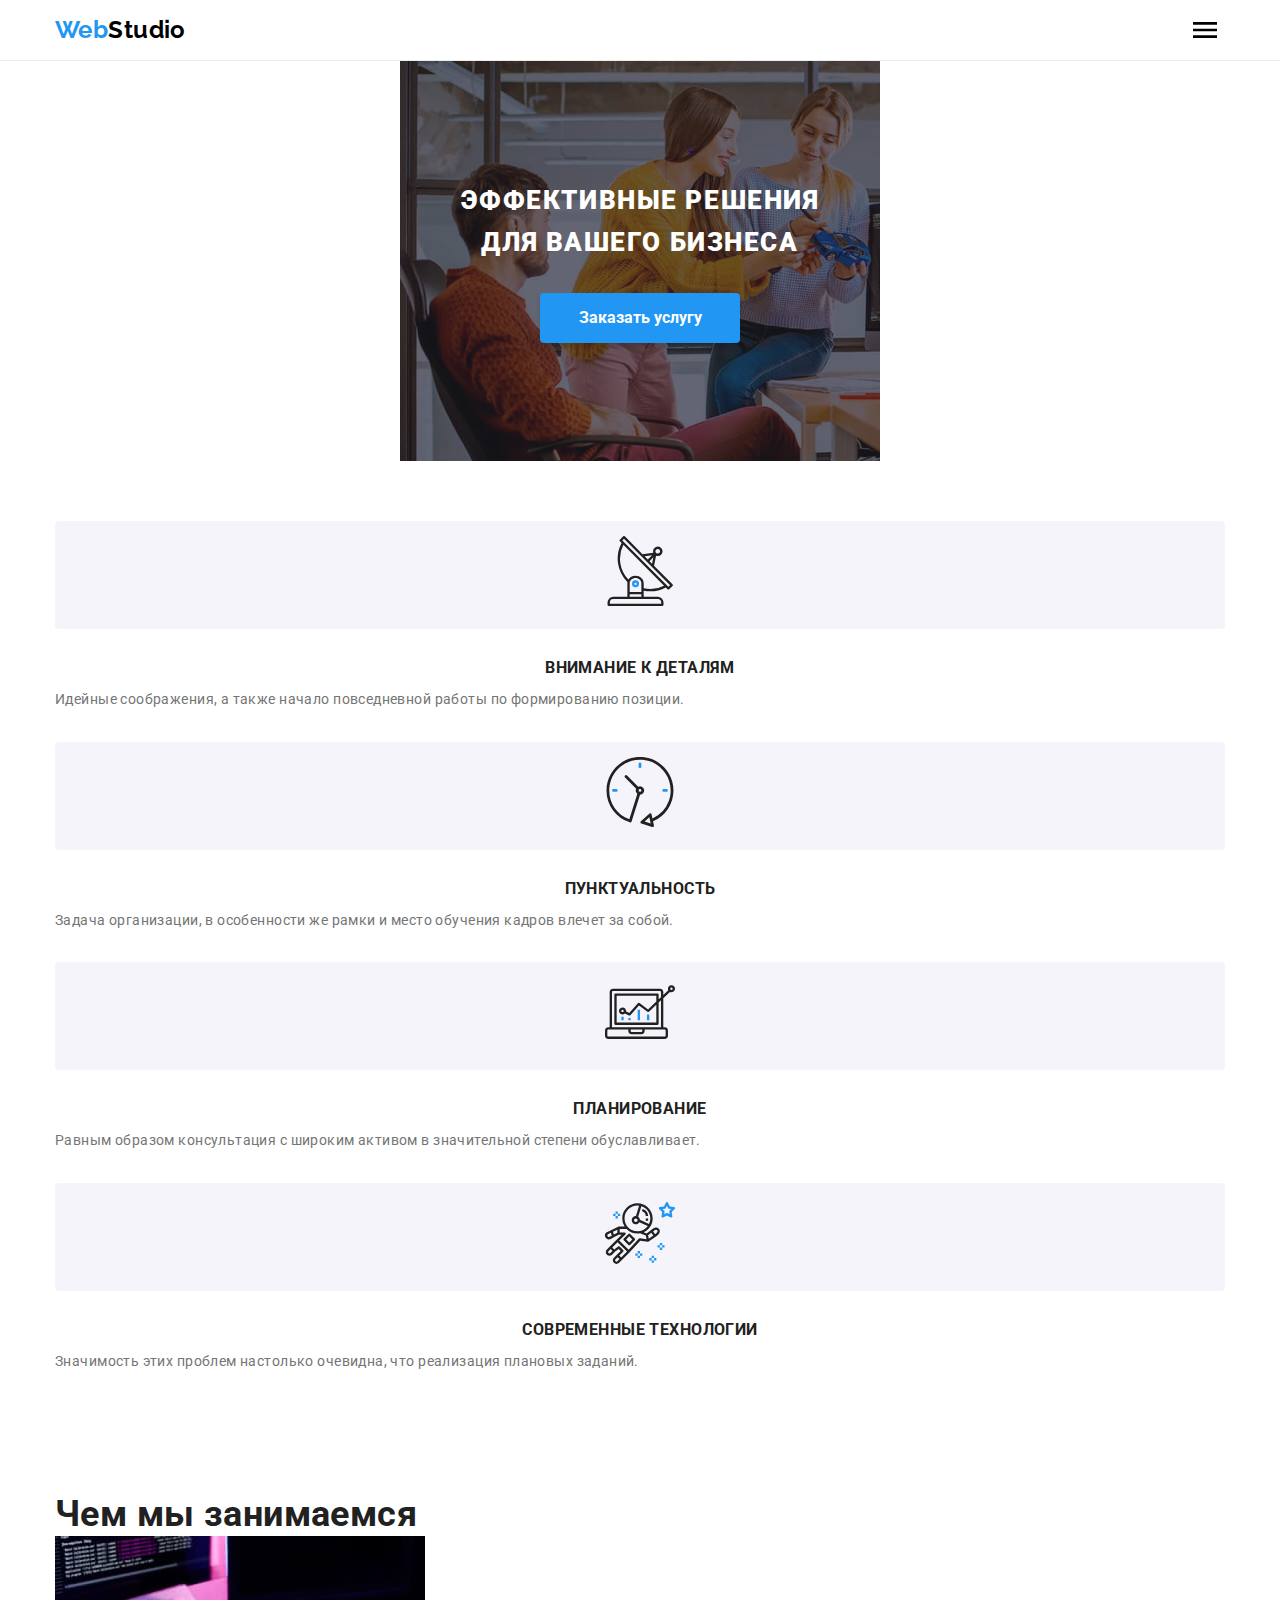
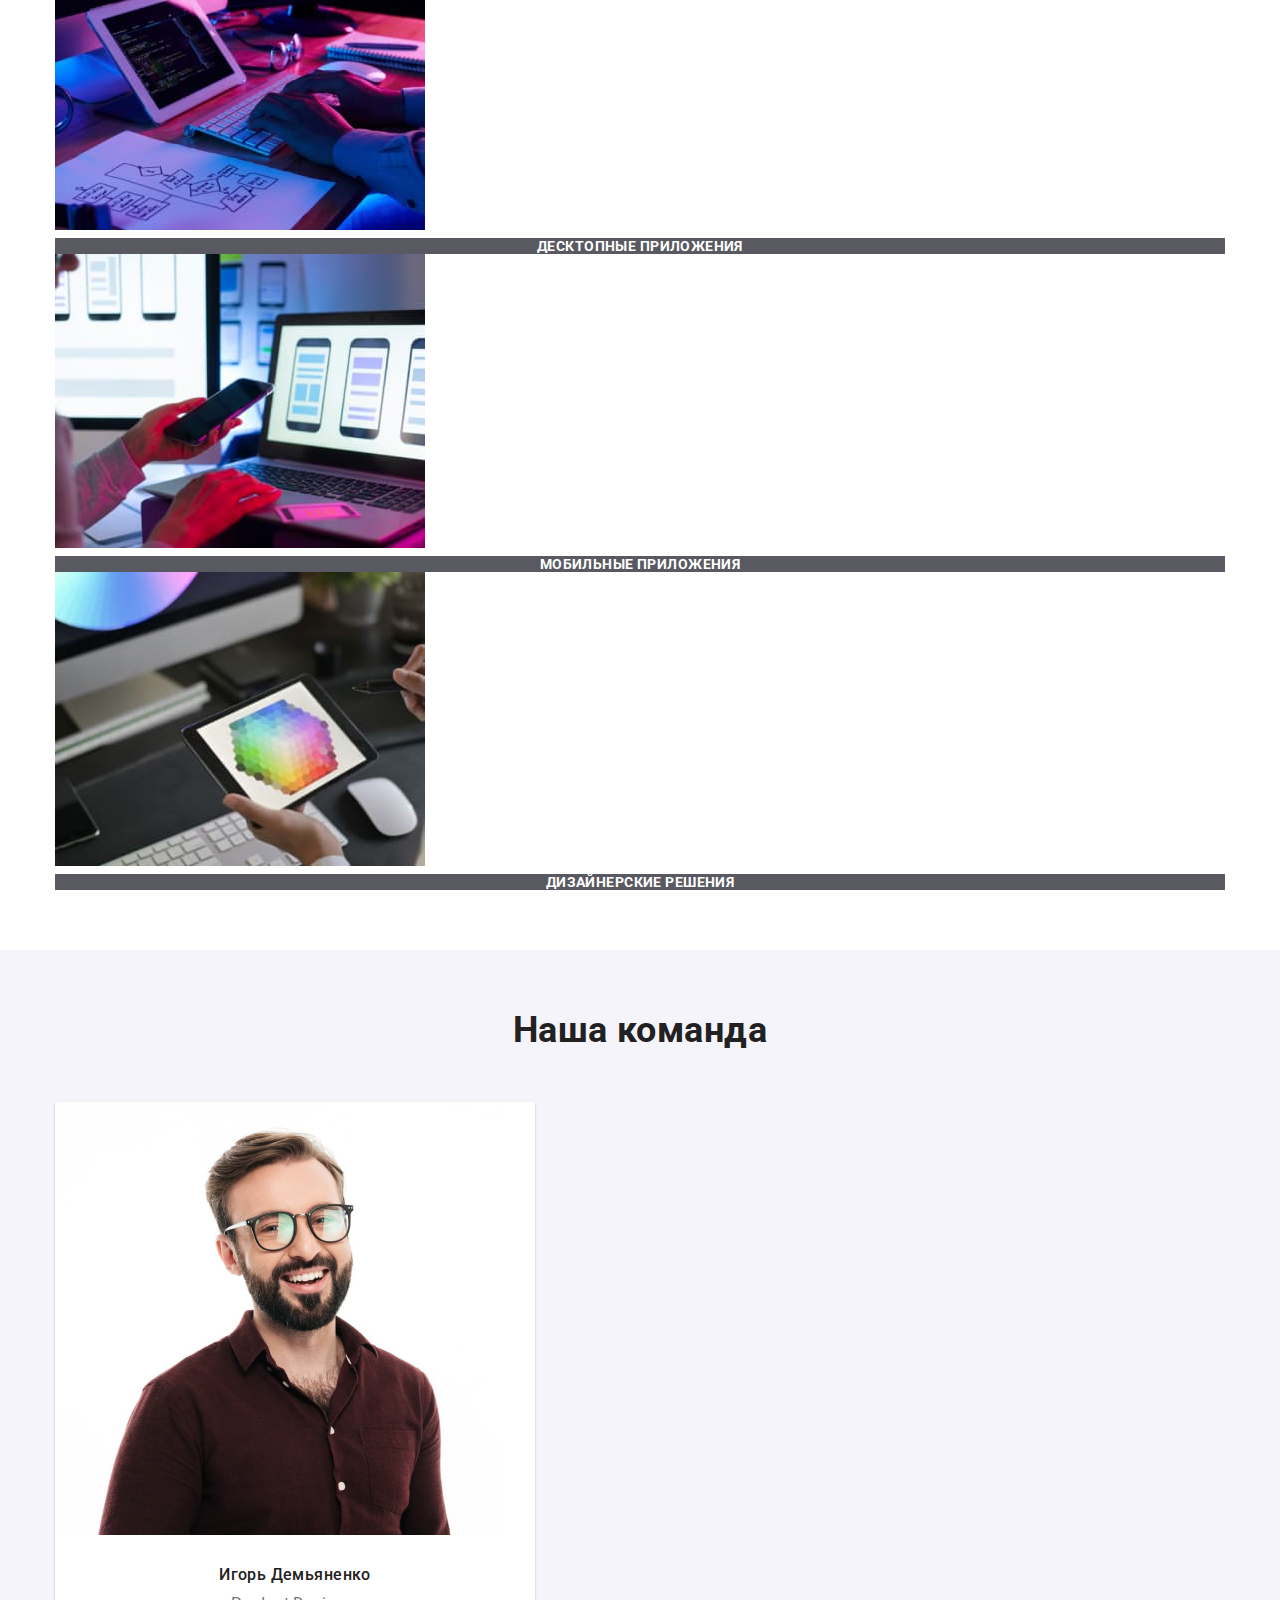
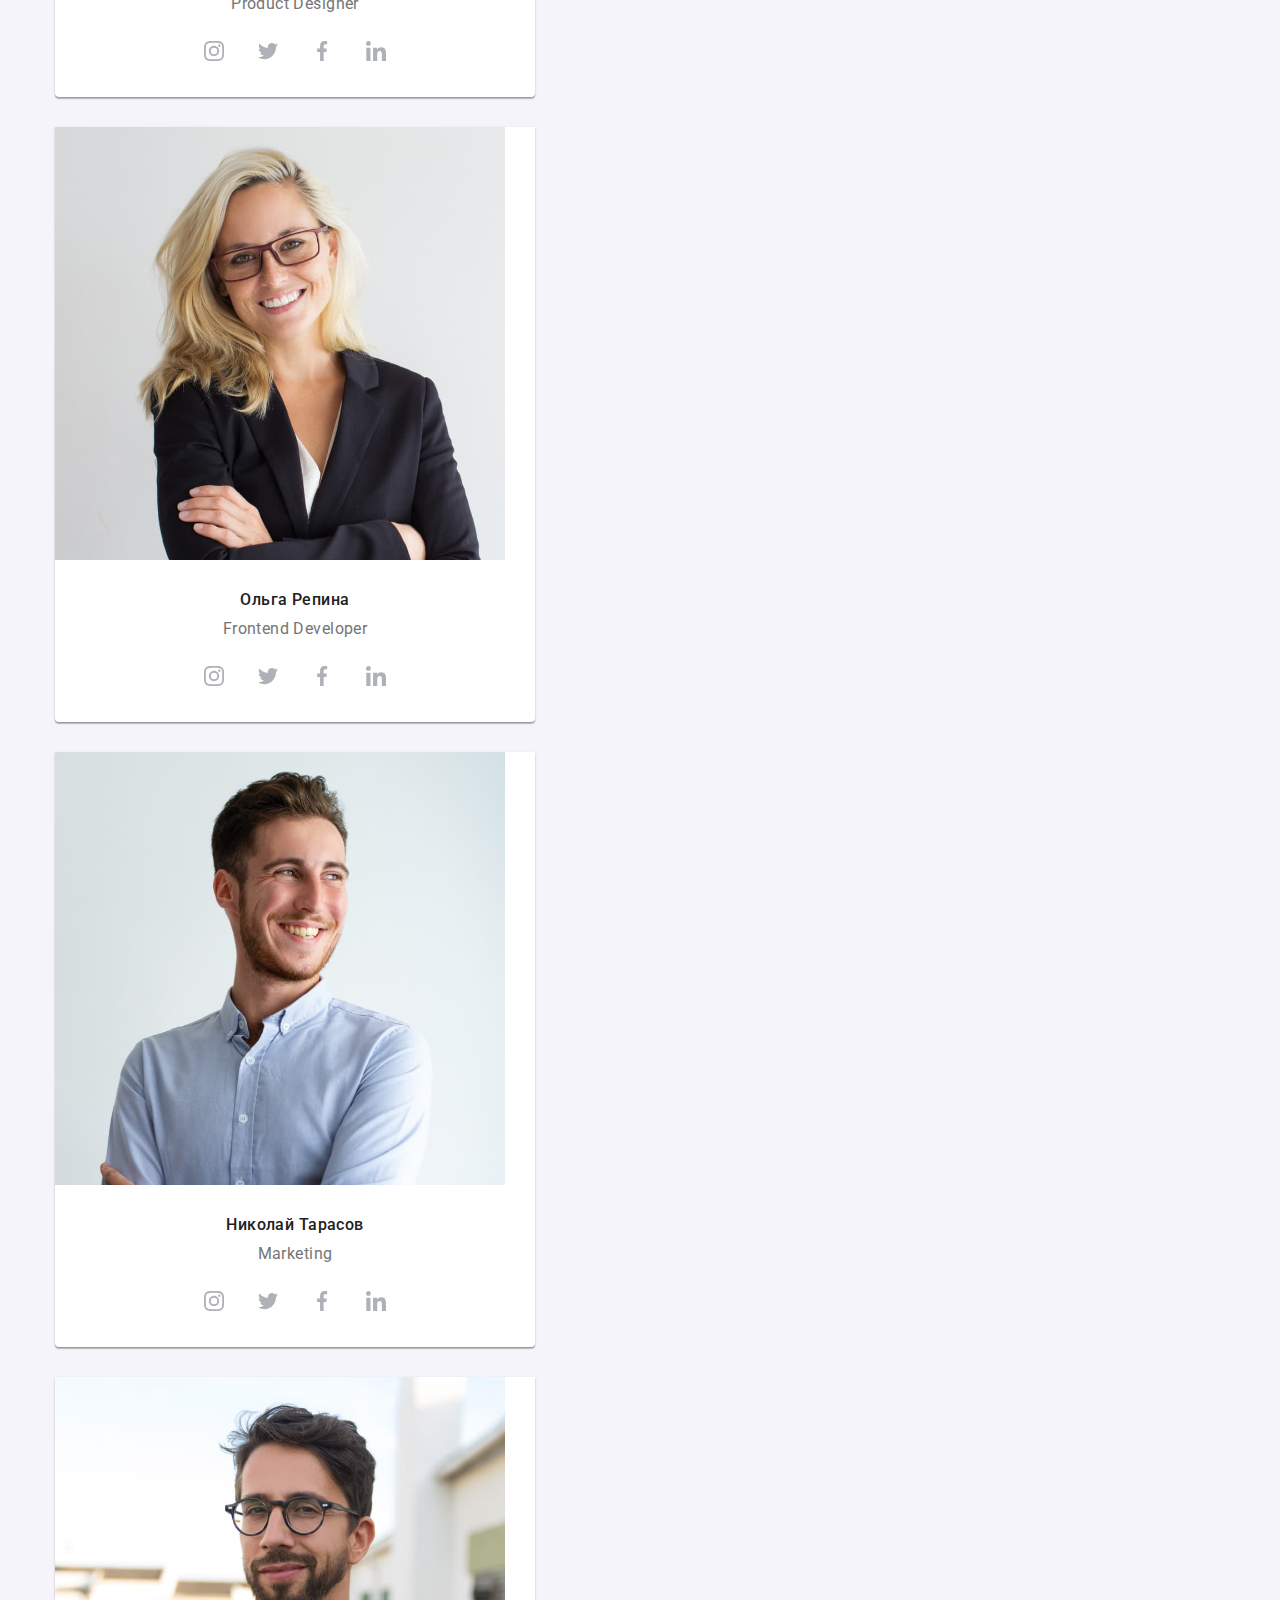
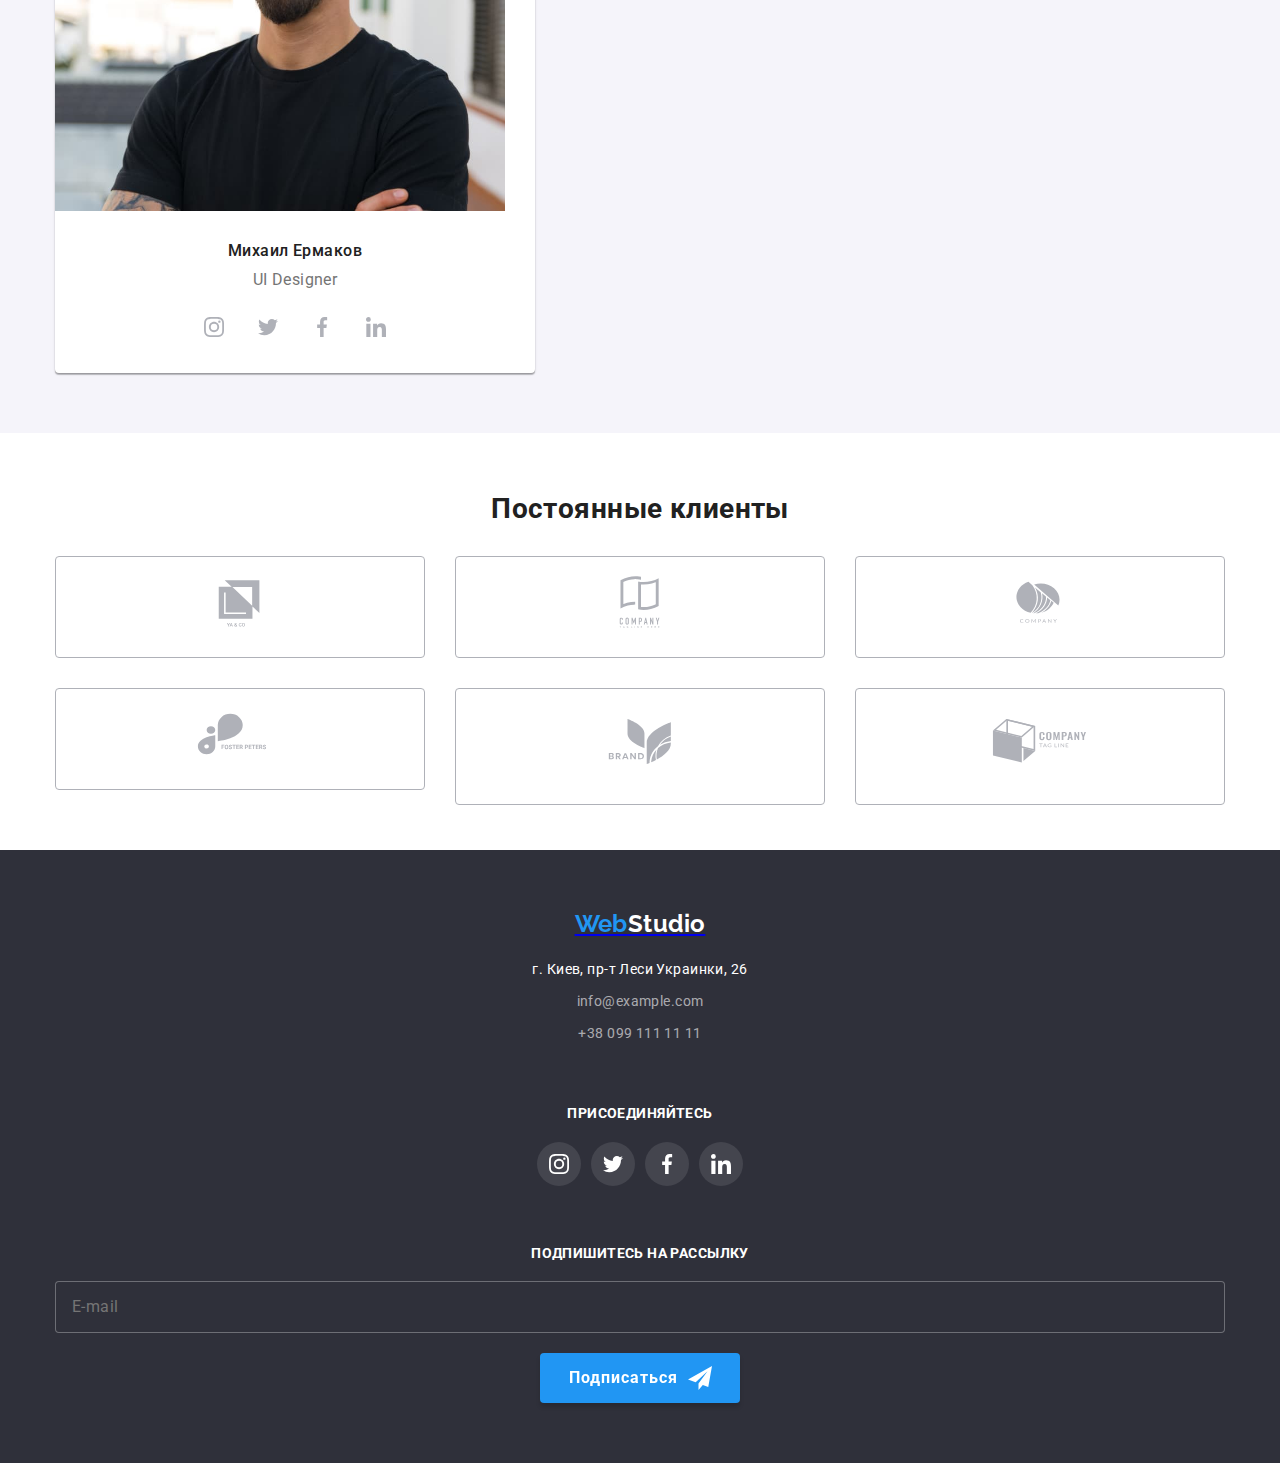
==== index.html @ 60b6d59b "start adaptive" ====
<!DOCTYPE html>
<html lang="en">
<head>
    <meta charset="UTF-8">
    <meta http-equiv="X-UA-Compatible" content="IE=edge">
    <meta name="viewport" content="width=device-width, initial-scale=1.0">
    <title>Studio</title>
    <link rel="stylesheet" href="./css/main.min.css">
</head>
<body class="page">
    <header class="header">
        <div class="container">
            <nav class="nav">
                <a class="logo link" href="#">
                    <span class="logo__basic-color">Web</span><span class="logo__color-basic-studio">Studio</span></a>
                <button type="button" class="menu-button"
                        aria-controls="menu-container"
                        aria-expanded="false" 
                        data-menu-button>
                    <svg width="40" height="40" aria-label="Переключатель мобильного меню">
                        <use href="./images/icons.svg#icon-cross" class="icon-cross"></use>
                        <use href="./images/icons.svg#icon-menu" class="icon-menu"></use>
                    </svg>
                </button>
                <div class="menu-container" id="menu-container" data-menu></div>
            </nav>
            
                <nav class="nav-header">
                    <ul class="nav-header__list list">
                        <li class="nav-header__item ">
                            <a class="link nav-header__link nav-header__link--active" href="./index.html">Студия</a>
                        </li>
                        <li class="nav-header__item">
                            <a class="nav-header__link link" href="./portfolio.html">Портфолио</a>
                        </li>
                        <li class="nav-header__item">
                            <a class="nav-header__link link" href="#">Контакты</a>
                        </li>
                    </ul>
                </nav>
            <div class="container-contacts">
                <ul class="connection-list list">
                    <li class="connection-list__item">
                        <a class="connection-list__link link" href="mailto:info@devstudio.com">
                            <svg width="16" height="12" class="connection-list__icon-mail">
                        <use href="./images/icons.svg#icon-envelope"></use>
                    </svg>info@devstudio.com</a>
                    </li>
                    <li class="connection-list__item"> 
                        <a class="connection-list__link link" href="tel:+380961111111">
                            <svg width="10" height="16" class="connection-list__icon-phone">
                        <use href="./images/icons.svg#icon-smartphone"></use>
                        </svg>+38 096 111 11 11</a>
                    </li>
                </ul>
            </div>
        </div>
    </header>
    <main>
        <div class="container hero-container">
            <h1 class="hero-container__title">Эффективные решения<br>для вашего бизнеса</h1>
            <button class="hero-container__button" type="button" data-modal-open>Заказать услугу</button>
            <div class="backdrop backdrop--is-hidden" data-modal>
                <div class="modal">
                    <button class="modal__close" data-modal-close>
                        <svg class="modal__icon" width="11" height="11">
                            <use href="./images/icons.svg#icon-close-black"></use>
                        </svg>
                    </button>
                    <p class="modal__title">Оставьте свои данные, мы вам перезвоним</p>
                    <div class="modal-container">
                        <label class="modal-container__field"> Имя
                        <input class="modal-container__form" type="text" name="name">
                         <svg class="modal-container__icon" width="18" height="18">
                            <use href="./images/icons.svg#icon-person-black"></use>
                        </svg>
                    </label>
                    </div>
                    <div class="modal-container">
                        <label class="modal-container__field">Телефон
                        <input class="modal-container__form" type="tel" name="tel">
                        <svg class="modal-container__icon" width="18" height="18">
                            <use href="./images/icons.svg#icon-phone-black"></use>
                        </svg>
                    </label>
                    </div>
                    <div class="modal-container">
                        <label class="modal-container__field">Почта
                        <input class="modal-container__form" type="email" name="mail">
                        <svg class="modal-container__icon" width="18" height="18">
                            <use href="./images/icons.svg#icon-email-black"></use>
                        </svg>
                    </label>
                    </div>
                    <div class="modal-container">
                        <label class="modal-container__field">Комментарии
                        <textarea class="modal-container__comments" name="comments" placeholder="Введите текст"></textarea>
                    </label>
                    </div>
                    <div class="modal-container">
                    <label class="modal-container__field modal-container__checkbox">
                        <input class="modal-container__field--check visually-hidden" type="checkbox" name="checkbox">Соглашаюсь с рассылкой и принимаю<a href="#" class="modal-container__form-link"> Условия договора</a>
                        <span class="modal-container__checkbox-icon"></span>
                    </label>
                    </div>
                    <label>
                        <button class="modal-submit" type="submit">Отправить</button>
                    </label>
                </div> 
            </div>
        </div>
          <section class="section">
            <div class="container">
                <h2 hidden>Заголовок</h2>
                <ul class="instruments list">
                    <li class="instruments__item">
                        <div class="icon-container">
                            <svg width="70" height="70" class="instruments__icon">
                                <use href="./images/icons.svg#icon-antenna"></use>
                            </svg>
                        </div>
                        <h3 class="instruments__title">Внимание к деталям</h3>
                        <p class="instruments__text">Идейные соображения, а также начало повседневной работы по формированию
                            позиции.</p>
                    </li>
                    <li class="instruments__item instruments-list">
                        <div class="icon-container">
                            <svg width="70" height="70" class="instruments__icon">
                                <use href="./images/icons.svg#icon-clock"></use>
                            </svg>
                        </div>
                        <h3 class="instruments__title">Пунктуальность</h3>
                        <p class="instruments__text">Задача организации, в особенности же рамки и место обучения кадров влечет за
                            собой.</p>
                    </li>
                    <li class="instruments__item instruments-list">
                        <div class="icon-container">
                            <svg width="70" height="70" class="instruments__icon">
                                <use href="./images/icons.svg#icon-diagram"></use>
                            </svg>
                        </div>
                        <h3 class="instruments__title">Планирование</h3>
                        <p class="instruments__text">Равным образом консультация с широким активом в значительной степени
                            обуславливает.</p>
                    </li>
                    <li class="instruments__item instruments-list">
                        <div class="icon-container">
                            <svg width="70" height="70" class="instruments__icon">
                                <use href="./images/icons.svg#icon-astronaut"></use>
                            </svg>
                        </div>
                        <h3 class="instruments__title">Современные технологии</h3>
                        <p class="instruments__text">Значимость этих проблем настолько очевидна, что реализация плановых заданий.
                        </p>
                    </li>
                </ul>
            </div>
        </section> 
        <section class="section-work section">
            <div class="container">
                <h2 class="work__title">Чем мы занимаемся</h2>
                <ul class="work__list list">
                    <li class="work__item">
                        <div class="work__thumb">
                            <img class="work__list-img" src="./images/img1.jpg" alt="пишем код" width="370">
                            <h3 class="work__title-thumb">Десктопные приложения</h3>
                        </div>
                    </li>
                    <li class="work__item">
                        <div class="work__thumb">
                        <img class="work__list-img" src="./images/img2.jpg" alt="разрабатываем мобильные приложения" width="370">
                        <h3 class="work__title-thumb">Мобильные приложения</h3>
                        </div>
                    </li>
                    <li class="work__item">
                        <div class="work__thumb">
                        <img class="work__list-img" src="./images/img3.jpg" alt="делаем оформление сайтов и мобильных приложений" width="370">
                        <h3 class="work__title-thumb">Дизайнерские решения</h3>
                        </div>
                    </li>
                </ul>
            </div>
        </section>
         <section class="section-team section">
            <div class="container">
                <h2 class="section-team__title">Наша команда</h2>
                <ul class="team list">
                    <li class="team__item">
                        <img class="team__foto" src="./images/igor.jpg" alt="Игорь Демьяненко" width="270">
                        <h3 class="team__name">Игорь Демьяненко</h3>
                        <p class="team__profession">Product Designer</p>
                        <ul class="social-team list">
                           <li class="social-team__item">
                                <a href="#" class="social-team__link link" aria-label="Instagram">
                                    <svg class="social-team__icon" width="20" height="20"> 
                                        <use href="images/icons.svg#icon-instagram"></use>
                                    </svg>
                                </a>
                            </li>
                           <li class="social-team__item">
                                <a href="#" class="social-team__link link" aria-label="Twitter">
                                    <svg class="social-team__icon" width="20" height="20">
                                        <use href="images/icons.svg#icon-twitter"></use>
                                    </svg>
                            </a>
                            </li>
                           <li class="social-team__item">
                                <a href="#" class="social-team__link link" aria-label="Facebook">
                                    <svg class="social-team__icon" width="20" height="20">
                                        <use href="images/icons.svg#icon-facebook"></use>
                                    </svg>
                                </a>
                            </li>
                           <li class="social-team__item">
                                <a href="#" class="social-team__link link" aria-label="Linkedin">
                                    <svg class="social-team__icon" width="20" height="20">
                                        <use href="images/icons.svg#icon-linkedin"></use>
                                    </svg>
                                </a>
                            </li>
                       </ul>       
                    </li>
                    <li class="team__item">
                        <img class="team__foto" src="./images/olga.jpg" alt="Ольга Репина" width="270">
                        <h3 class="team__name">Ольга Репина</h3>
                        <p class="team__profession">Frontend Developer</p>
                        <ul class="social-team list">
                           <li class="social-team__item">
                                <a href="#" class="social-team__link link" aria-label="Instagram">
                                    <svg class="social-team__icon" width="20" height="20"> 
                                        <use href="images/icons.svg#icon-instagram"></use>
                                    </svg>
                                </a>
                            </li>
                           <li class="social-team__item">
                                <a href="#" class="social-team__link link" aria-label="Twitter">
                                    <svg class="social-team__icon" width="20" height="20">
                                        <use href="images/icons.svg#icon-twitter"></use>
                                    </svg>
                                </a>
                            </li>
                           <li class="social-team__item">
                                <a href="#" class="social-team__link link" aria-label="Facebook">
                                    <svg class="social-team__icon" width="20" height="20">
                                        <use href="images/icons.svg#icon-facebook"></use>
                                    </svg>
                                </a>
                            </li>
                           <li class="social-team__item">
                                <a href="#" class="social-team__link link" aria-label="Linkedin">
                                    <svg class="social-team__icon" width="20" height="20">
                                        <use href="images/icons.svg#icon-linkedin"></use>
                                    </svg>
                                </a>
                            </li>
                       </ul>
                    </li>
                    <li class="team__item">
                        <img class="team__foto" src="./images/nikolay.jpg" alt="Николай Тарасов" width="270">
                        <h3 class="team__name">Николай Тарасов</h3>
                        <p class="team__profession">Marketing</p>
                        <ul class="social-team list">
                           <li class="social-team__item">
                                <a href="#" class="social-team__link link" aria-label="Instagram">
                                    <svg class="social-team__icon" width="20" height="20"> 
                                        <use href="images/icons.svg#icon-instagram"></use>
                                    </svg>
                                </a>
                            </li>
                           <li class="social-team__item">
                                <a href="#" class="social-team__link link" aria-label="Twitter">
                                    <svg class="social-team__icon" width="20" height="20">
                                        <use href="images/icons.svg#icon-twitter"></use>
                                    </svg>
                                </a>
                            </li>
                           <li class="social-team__item">
                                <a href="#" class="social-team__link link" aria-label="Facebook">
                                    <svg class="social-team__icon" width="20" height="20">
                                        <use href="images/icons.svg#icon-facebook"></use>
                                    </svg>
                                </a>
                            </li>
                           <li class="social-team__item">
                                <a href="#" class="social-team__link link" aria-label="Linkedin">
                                    <svg class="social-team__icon" width="20" height="20">
                                        <use href="images/icons.svg#icon-linkedin"></use>
                                    </svg>
                                </a>
                            </li>
                       </ul>
                    </li>
                    <li class="team__item">
                        <img class="team__foto" src="./images/misha.jpg" alt="Михаил Ермаков" width="270">
                        <h3 class="team__name">Михаил Ермаков</h3>
                        <p class="team__profession">UI Designer</p>
                        <ul class="social-team list">
                           <li class="social-team__item">
                                <a href="#" class="social-team__link link" aria-label="Instagram">
                                    <svg class="social-team__icon" width="20" height="20"> 
                                        <use href="images/icons.svg#icon-instagram"></use>
                                    </svg>
                                </a>
                            </li>
                           <li class="social-team__item">
                                <a href="#" class="social-team__link link" aria-label="Twitter">
                                    <svg class="social-team__icon" width="20" height="20">
                                        <use href="images/icons.svg#icon-twitter"></use>
                                    </svg>
                            </a>
                            </li>
                           <li class="social-team__item">
                                <a href="#" class="social-team__link link" aria-label="Facebook">
                                    <svg class="social-team__icon" width="20" height="20">
                                        <use href="images/icons.svg#icon-facebook"></use>
                                    </svg>
                                </a>
                            </li>
                           <li class="social-team__item">
                                <a href="#" class="social-team__link link" aria-label="Linkedin">
                                    <svg class="social-team__icon" width="20" height="20">
                                        <use href="images/icons.svg#icon-linkedin"></use>
                                    </svg>
                                </a>
                            </li>
                       </ul>
                    </li>
                </ul>
            </div>
        </section>
        <section class="section">
            <div class="container section__centered">
                <h2 class="section__title">Постоянные клиенты</h2>
                <ul class="customers-list list">
                    <li class="customers-list__item">
                        <a class="customers-list__link link" href="#">
                            <svg class="customers-list__icon" width ="106" height="60">
                            <use href="./images/icons.svg#icon-yaco"></use>
                        </svg>
                        </a>
                    </li>
                    <li class="customers-list__item">
                        <a class="customers-list__link link" href="#">
                            <svg class="customers-list__icon" width ="106" height="60">
                              <use href="./images/icons.svg#icon-companytagline"></use>
                        </svg>
                        </a>
                    </li>
                    <li class="customers-list__item">
                        <a class="customers-list__link link" href="#">
                            <svg class="customers-list__icon" width ="106" height="60">
                            <use href="./images/icons.svg#icon-company"></use>
                        </svg>
                        </a>
                    </li>
                    <li class="customers-list__item">
                        <a class="customers-list__link link" href="#">
                            <svg class="customers-list__icon" width ="106" height="60">
                             <use href="./images/icons.svg#icon-fosterpeters"></use>
                        </svg>
                        </a>
                    </li>
                    <li class="customers-list__item">
                        <a class="customers-list__link link" href="#">
                            <svg class="customers-list__icon" width ="106" height="60">
                                <use href="./images/icons.svg#icon-brand"></use>
                        </svg>
                        </a>
                    </li>
                    <li class="customers-list__item">
                        <a class="customers-list__link link" href="#">
                            <svg class="customers-list__icon" width ="106" height="60">
                             <use href="./images/icons.svg#icon-tag-line"></use>
                        </svg>
                        </a>
                    </li>
                </ul>
            </div>
        </section> 
    </main>
    <!-- Подвал-->
     <footer> 
        <section class="nav-footer section">
            <div class="container nav-footer__container"> 
                <div class="container-address">
                    <a class="logo logo--change-color" href="#"><span class="logo__basic-color">Web</span><span class="logo__color-basic-studio--inverse">Studio</span></a>
                    <address class="address">
                        <ul class="address-list list">
                            <li class="address-list__item">
                                <a class="address-list__contacts address-list__contacts--white-color link"
                                    href="https://www.google.com.ua/maps/place/%D0%B1%D1%83%D0%BB.+%D0%9B%D0%B5%D1%81%D0%B8+%D0%A3%D0%BA%D1%80%D0%B0%D0%B8%D0%BD%D0%BA%D0%B8,+26,+%D0%9A%D0%B8%D0%B5%D0%B2,+02000/@50.4235356,30.5338797,17z/data=!4m5!3m4!1s0x40d4cf0e033ecbe9:0x57a4dffefec77da0!8m2!3d50.4265807!4d30.5383859?hl=ru"><span class="street">г. Киев, пр-т Леси Украинки, 26</span></a>
                            </li>
                            <li class="address-list__item">
                                <a class="address-list__contacts link" href="mailto:info@example.com">info@example.com</a>
                            </li>
                            <li class="address-list__item">
                                <a class="address-list__contacts link" href="tel:380991111111">+38 099 111 11 11</a>
                            </li>
                        </ul>
                    </address>
                </div>
                <div class="invitation">
                    <h2 class="invitation__title">Присоединяйтесь</h2>
                    <ul class="social-list list">
                        <li class="social-list__item">
                            <a href="#" class="social-list__link link" aria-label="Instagram">
                                <svg width="20" height="20">
                                    <use href="./images/icons.svg#icon-instagram"></use>
                                </svg>
                            </a>
                        </li>
                        <li class="social-list__item">
                            <a href="#" class="social-list__link link" aria-label="Twitter">
                                <svg width="20" height="20">
                                    <use href="./images/icons.svg#icon-twitter"></use>
                                </svg>
                            </a>
                        </li>
                        <li class="social-list__item">
                            <a href="#" class="social-list__link link" aria-label="Facebook">
                                <svg width="20" height="20">
                                    <use href="./images/icons.svg#icon-facebook"></use>
                                </svg>
                        </a>
                        </li>
                            <li class="social-list__item">
                                <a href="#" class="social-list__link link" aria-label="Linkedin">
                                <svg width="20" height="20">
                                    <use href="./images/icons.svg#icon-linkedin"></use>
                                </svg>
                            </a>
                        </li>
                    </ul>
                </div>
                <form class="form">
                    <p class="form__title">Подпишитесь на рассылку</p>
                    <div class="form-container">
                    <label class="form__label-box">
                    <input class="form__input"
                     type="email" name="email" placeholder="E-mail"></label>
                    <button type="submit" class="form__submit">Подписаться
                        <svg class="form__icon" width="24" height="24">
                            <use href='./images/send.svg#icon-send'></use>
                        </svg> 
                    </button> 
                    </div>
                </form>    
            </div>
        </section>
    </footer>
    <script src="./js/modal.js"></script>
    <script src="./js/menu.js"></script>
</body>
</html>
---- css/main.min.css ----
@import url("https://fonts.googleapis.com/css2?family=Raleway:wght@700&family=Roboto+Slab:wght@400;500;600;700;900&family=Roboto:wght@500;700;900&display=swap");:root{--primery-text-color: #212121;--secondary-text-color: #757575;--accent-color: #2196f3;--bg-color-instruments:#F5F4FA;--primery-bg-color: #ffffff;--secondary-bg-color: #2f303a;--third-bg-color: #e5e5e5;--color-address-studio: #000000;--color-button: #ffffff;--color-hero: #ffffff;--buttom-bg-color-potfolio: #f5f4fa;--bg-card-portfolio: #ffffff;--color-icon: #AFB1B8;--cubic: cubic-bezier(0.4, 0, 0.2, 1);--time-transition: 250ms
}/*! modern-normalize v1.1.0 | MIT License | https://github.com/sindresorhus/modern-normalize */*,::before,::after{-webkit-box-sizing:border-box;box-sizing:border-box}html{line-height:1.15;-webkit-text-size-adjust:100%;-moz-tab-size:4;-o-tab-size:4;tab-size:4}body{margin:0;font-family:system-ui,-apple-system,"Segoe UI",Roboto,Helvetica,Arial,sans-serif,"Apple Color Emoji","Segoe UI Emoji"}hr{height:0;color:inherit}abbr[title]{-webkit-text-decoration:underline dotted;text-decoration:underline dotted}b,strong{font-weight:bolder}code,kbd,samp,pre{font-family:ui-monospace, SFMono-Regular, Consolas, 'Liberation Mono', Menlo, monospace;font-size:1em}small{font-size:80%}sub,sup{font-size:75%;line-height:0;position:relative;vertical-align:baseline}sub{bottom:-0.25em}sup{top:-0.5em}table{text-indent:0;border-color:inherit}button,input,optgroup,select,textarea{font-family:inherit;font-size:100%;line-height:1.15;margin:0}button,select{text-transform:none}button,[type='button'],[type='reset'],[type='submit']{-webkit-appearance:button}::-moz-focus-inner{border-style:none;padding:0}:-moz-focusring{outline:1px dotted ButtonText}:-moz-ui-invalid{box-shadow:none}legend{padding:0}progress{vertical-align:baseline}::-webkit-inner-spin-button,::-webkit-outer-spin-button{height:auto}[type='search']{-webkit-appearance:textfield;outline-offset:-2px}::-webkit-search-decoration{-webkit-appearance:none}::-webkit-file-upload-button{-webkit-appearance:button;font:inherit}summary{display:list-item}.page{color:var(--primery-text-color);background-color:var(--primery-bg-color);font-family:roboto, sans-serif;letter-spacing:0.03em;font-size:14px;line-height:1.714}.container{padding-right:15px;padding-left:15px;margin:0 auto}@media screen and (max-width: 480px){.container{width:480px}}@media screen and (min-width: 768px){.container{width:768px}}@media screen and (min-width: 1200px){.container{width:1200px}}.link{text-decoration:none}h1,h2,h3,h4,h5,h6,ul{margin-top:0;margin-bottom:0;padding-left:0}.list{list-style:none}.section{padding:60px 0}.instruments,.work,.example-work{background:var(--primery-bg-color)}.header{position:relative;border-bottom:1px solid #ECECEC}.header .nav{display:-webkit-box;display:-webkit-flex;display:-ms-flexbox;display:flex;-webkit-box-pack:justify;-webkit-justify-content:space-between;-ms-flex-pack:justify;justify-content:space-between;-webkit-box-align:center;-webkit-align-items:center;-ms-flex-align:center;align-items:center;min-height:60px}.menu-button{display:-webkit-inline-box;display:-webkit-inline-flex;display:-ms-inline-flexbox;display:inline-flex;border:none;padding:0;margin:0;background-color:transparent}.menu-container{display:none;position:absolute;top:100%;left:0;width:100%;height:100%;background-color:turquoise}.menu-container.is-open{display:block}.menu-button .icon-cross{display:none}.menu-button.is-open .icon-cross{display:block}.menu-button.is-open .icon-menu{display:none}.logo{display:inline-block;font-family:Raleway, sans-serif;font-weight:700;font-size:24px;line-height:1.166}.logo .logo__basic-color{color:var(--accent-color)}.logo .logo__color-basic-studio{color:#000000}.nav-header{display:none;position:absolute;top:100%;left:0;width:100%}.nav-header .nav-header__link{color:inherit;font-weight:500;line-height:1.143;letter-spacing:0.02em;-webkit-transition:color var(--time-transition) var(--cubic);-o-transition:color var(--time-transition) var(--cubic);transition:color var(--time-transition) var(--cubic)}.nav-header .nav-header__link:hover,.nav-header .nav-header__link:focus{color:var(--accent-color)}.nav-header .nav-header__link--active{color:var(--accent-color)}.nav-header::after{content:"";display:block;position:relative;width:100%;height:4px;top:29px;background-color:var(--accent-color);-webkit-border-radius:2px;border-radius:2px}.container-contacts{display:none}.connection-list .connection-list__icon-mail,.connection-list .connection-list__icon-phone{-webkit-transition:fill var(--time-transition) var(--cubic);-o-transition:fill var(--time-transition) var(--cubic);transition:fill var(--time-transition) var(--cubic)}.connection-list .connection-list__link{color:inherit;font-weight:500;line-height:1.143;letter-spacing:0.02em;-webkit-transition:color var(--time-transition) var(--cubic);-o-transition:color var(--time-transition) var(--cubic);transition:color var(--time-transition) var(--cubic)}.connection-list .connection-list__link:hover,.connection-list .connection-list__link:focus{color:var(--accent-color)}.connection-list .connection-list__link:hover .connection-list__icon-mail,.connection-list .connection-list__link:focus .connection-list__icon-mail,.connection-list .connection-list__link:hover .connection-list__icon-phone,.connection-list .connection-list__link:focus .connection-list__icon-phone{fill:var(--accent-color)}.hero-container{width:480px;background-color:#C4C4C4;background-image:-webkit-gradient(linear, left top, left bottom, from(rgba(47,48,58,0.4)), to(rgba(47,48,58,0.4))),url(../images/bg-hero.jpg);background-image:-webkit-linear-gradient(rgba(47,48,58,0.4), rgba(47,48,58,0.4)),url(../images/bg-hero.jpg);background-image:-o-linear-gradient(rgba(47,48,58,0.4), rgba(47,48,58,0.4)),url(../images/bg-hero.jpg);background-image:linear-gradient(rgba(47,48,58,0.4), rgba(47,48,58,0.4)),url(../images/bg-hero.jpg);-webkit-background-size:cover;background-size:cover;text-align:center;padding:118px 60px}.hero-container .hero-container__title{margin-bottom:30px;color:var(--color-hero);font-weight:900;font-size:26px;line-height:1.62;letter-spacing:0.06em;text-transform:uppercase}.hero-container .hero-container__button,.hero-container .modal-submit{background-color:var(--accent-color);color:var(--color-button);width:200px;margin-bottom:0px;padding:10px 32px;cursor:pointer;font-weight:700;font-size:16px;line-height:1.875;-webkit-box-shadow:0px 4px 4px rgba(0,0,0,0.15);box-shadow:0px 4px 4px rgba(0,0,0,0.15);-webkit-border-radius:4px;border-radius:4px;border:none}.backdrop{position:fixed;top:0;left:0;width:100%;height:100%;background-color:rgba(0,0,0,0.2);opacity:1;-webkit-transition:opacity var(--time-transition) var(--cubic);-o-transition:opacity var(--time-transition) var(--cubic);transition:opacity var(--time-transition) var(--cubic);overflow-y:scroll}.backdrop--is-hidden{opacity:0;pointer-events:none}.backdrop--is-hidden .modal{-webkit-transform:translate(-50%, -50%) scale(0.5);-ms-transform:translate(-50%, -50%) scale(0.5);transform:translate(-50%, -50%) scale(0.5)}.modal{position:absolute;top:50%;left:50%;-webkit-transform:translate(-50%, -50%) scale(1);-ms-transform:translate(-50%, -50%) scale(1);transform:translate(-50%, -50%) scale(1);-webkit-transition:-webkit-transform var(--time-transition) var(--cubic);transition:-webkit-transform var(--time-transition) var(--cubic);-o-transition:transform var(--time-transition) var(--cubic);transition:transform var(--time-transition) var(--cubic);transition:transform var(--time-transition) var(--cubic), -webkit-transform var(--time-transition) var(--cubic);width:528px;height:581px;padding:40px 40px;background-color:#fff;-webkit-box-shadow:0px 1px 3px rgba(0,0,0,0.12),0px 1px 1px rgba(0,0,0,0.14),0px 2px 1px rgba(0,0,0,0.2);box-shadow:0px 1px 3px rgba(0,0,0,0.12),0px 1px 1px rgba(0,0,0,0.14),0px 2px 1px rgba(0,0,0,0.2);-webkit-border-radius:4px;border-radius:4px}.modal .modal__close{position:absolute;top:8px;right:8px;width:30px;height:30px;background:#FFFFFF;border:1px solid rgba(0,0,0,0.1);-webkit-box-sizing:border-box;box-sizing:border-box;-webkit-border-radius:50%;border-radius:50%}.modal .modal__icon{position:absolute;width:50%;height:50%;-webkit-transform:translate(-50%, -50%);-ms-transform:translate(-50%, -50%);transform:translate(-50%, -50%);fill:#000000;cursor:pointer}.modal .modal__title{font-weight:bold;font-size:20px;line-height:1.15;margin:0 0 12px 0}.modal .modal-submit{margin-bottom:40px}.modal-container{position:relative}.modal-container .modal-container__field{display:block;text-align:start;font-size:12px;line-height:14px;letter-spacing:0.01em;color:var(--secondary-text-color);margin-bottom:10px}.modal-container .modal-container__field--check:checked ~ .modal-container__checkbox-icon{background-image:url(../images/iconcheck.svg);-webkit-background-size:contain;background-size:contain;background-repeat:no-repeat;background-position:center;background-color:var(--accent-color);border-color:var(--accent-color);-webkit-background-clip:border-box;background-clip:border-box}.modal-container .modal-container__form,.modal-container .modal-container__comments{width:100%;height:40px;border:1px solid rgba(164,148,148,0.2);-webkit-border-radius:4px;border-radius:4px;margin-top:4px;padding-left:42px;outline:none;-webkit-transition:border var(--time-transition) var(--cubic);-o-transition:border var(--time-transition) var(--cubic);transition:border var(--time-transition) var(--cubic)}.modal-container .modal-container__comments{width:448px;height:120px;padding:12px 16px;margin-bottom:20px;resize:none}.modal-container .modal-container__icon{position:absolute;top:50%;left:12px;fill:var(--primery-text-color);-webkit-transition:fill var(--time-transition) var(--cubic);-o-transition:fill var(--time-transition) var(--cubic);transition:fill var(--time-transition) var(--cubic)}.modal-container:focus-within .modal-container__icon{fill:var(--accent-color)}.modal-container:focus-within .modal-container__form,.modal-container:focus-within .modal-container__comments{border:1px solid #2196F3;-webkit-border-radius:4px;border-radius:4px}.modal-container .modal-container__checkbox{margin:0 auto;position:relative;display:-webkit-box;display:-webkit-flex;display:-ms-flexbox;display:flex;-webkit-box-align:center;-webkit-align-items:center;-ms-flex-align:center;align-items:center;-webkit-box-pack:center;-webkit-justify-content:center;-ms-flex-pack:center;justify-content:center;font-size:14px;line-height:1.71;color:var(--secondary-text-color);padding-left:20px;margin-bottom:30px}.modal-container .modal-container__checkbox-icon{position:absolute;left:10px;width:16px;height:15px;background:#FFFFFF;cursor:pointer;border:2px solid var(--primery-text-color);-webkit-box-shadow:0px 1px 3px rgba(0,0,0,0.12),0px 1px 1px rgba(0,0,0,0.14),0px 2px 1px rgba(0,0,0,0.2);box-shadow:0px 1px 3px rgba(0,0,0,0.12),0px 1px 1px rgba(0,0,0,0.14),0px 2px 1px rgba(0,0,0,0.2);-webkit-border-radius:4px;border-radius:4px;-webkit-transition:background-color var(--cubic) var(--time-transition),border-color var(--cubic) var(--time-transition),-webkit-background-clip var(--cubic) var(--time-transition);transition:background-color var(--cubic) var(--time-transition),border-color var(--cubic) var(--time-transition),-webkit-background-clip var(--cubic) var(--time-transition);-o-transition:background-color var(--cubic) var(--time-transition),border-color var(--cubic) var(--time-transition),background-clip var(--cubic) var(--time-transition);transition:background-color var(--cubic) var(--time-transition),border-color var(--cubic) var(--time-transition),background-clip var(--cubic) var(--time-transition);transition:background-color var(--cubic) var(--time-transition),border-color var(--cubic) var(--time-transition),background-clip var(--cubic) var(--time-transition),-webkit-background-clip var(--cubic) var(--time-transition)}.modal-container .modal-container__form-link{color:var(--accent-color);margin-left:5px}.modal-container .visually-hidden{position:absolute;width:1px;height:1px;margin:-1px;padding:0;overflow:hidden;border:0;clip:rect(0 0 0 0)}.instruments .icon-container{text-align:center;margin-bottom:30px;padding:15px 0;background-color:var(--bg-color-instruments);-webkit-border-radius:4px;border-radius:4px}.instruments .instruments__title{margin-bottom:10px;font-weight:bold;line-height:1.142;text-align:center;text-transform:uppercase}.instruments .instruments__text{margin:0;font-size:14px;line-height:1.71;color:var(--secondary-text-color)}.instruments .instruments__item{padding-bottom:30px}.instruments .instruments__item:last-child{padding-bottom:0}.section-team{background:#f5f4fa}.section-team .section-team__title{font-weight:700;font-size:36px;line-height:1.166;text-align:center;margin-bottom:50px}.section-team .team__item{display:block;text-align:center;background-color:var(--primery-bg-color);-webkit-box-shadow:0px 1px 3px rgba(0,0,0,0.12),0px 1px 1px rgba(0,0,0,0.14),0px 2px 1px rgba(0,0,0,0.2);box-shadow:0px 1px 3px rgba(0,0,0,0.12),0px 1px 1px rgba(0,0,0,0.14),0px 2px 1px rgba(0,0,0,0.2);-webkit-border-radius:0px 0px 4px 4px;border-radius:0px 0px 4px 4px}@media screen and (min-width: 480px){.section-team .team__item{width:480px}}.section-team .team__item:not(:last-child){margin-bottom:30px}.section-team .team__name{font-weight:500;font-size:16px;line-height:1.187;text-align:center;margin-bottom:10px}.section-team .team__profession{color:var(--secondary-text-color);font-weight:normal;font-size:16px;line-height:1.187;margin:0 0 16px 0}.section-team .team__foto{min-width:450px;display:block;margin-bottom:30px}.section-work{display:none}@media screen and (min-width: 1200px){.section-work{display:block}}.section-work .work__title{font-weight:700;font-size:36px;line-height:1.166}.section-work .work__title-thumb{background:rgba(47,48,58,0.8);font-weight:bold;font-size:14px;line-height:1.142;text-align:center;letter-spacing:0.03em;text-transform:uppercase;color:#ffffff}.social-team{display:-webkit-box;display:-webkit-flex;display:-ms-flexbox;display:flex;-webkit-box-pack:center;-webkit-justify-content:center;-ms-flex-pack:center;justify-content:center;-webkit-box-align:center;-webkit-align-items:center;-ms-flex-align:center;align-items:center}.social-team .social-team__item{width:44px;height:44px;margin-bottom:24px}.social-team .social-team__icon{background-position:center;fill:currentColor;-webkit-transition:fill var(--time-transition) var(--cubic);-o-transition:fill var(--time-transition) var(--cubic);transition:fill var(--time-transition) var(--cubic)}.social-team .social-team__link{display:-webkit-inline-box;display:-webkit-inline-flex;display:-ms-inline-flexbox;display:inline-flex;-webkit-box-pack:center;-webkit-justify-content:center;-ms-flex-pack:center;justify-content:center;-webkit-box-align:center;-webkit-align-items:center;-ms-flex-align:center;align-items:center;-webkit-border-radius:50%;border-radius:50%;width:100%;height:100%;color:var(--color-icon);-webkit-transition:background-color var(--time-transition) var(--cubic);-o-transition:background-color var(--time-transition) var(--cubic);transition:background-color var(--time-transition) var(--cubic)}.social-team .social-team__link:hover,.social-team .social-team__link:focus{background-color:var(--accent-color)}.social-team .social-team__link:hover .social-team__icon,.social-team .social-team__link:focus .social-team__icon{fill:#fff}.social-team .social-team__item:not(:first-child){margin-left:10px}.section__title{margin-bottom:30px;font-weight:bold;font-size:28px;line-height:1.178;text-align:center;color:var(--primery-text-color)}.customers-list{display:-webkit-box;display:-webkit-flex;display:-ms-flexbox;display:flex;-webkit-flex-wrap:wrap;-ms-flex-wrap:wrap;flex-wrap:wrap;margin:-15px}.customers-list__item{display:-webkit-box;display:-webkit-flex;display:-ms-flexbox;display:flex;-webkit-box-pack:center;-webkit-justify-content:center;-ms-flex-pack:center;justify-content:center;-webkit-box-align:center;-webkit-align-items:center;-ms-flex-align:center;align-items:center;margin:15px;padding:16px 0;-webkit-flex-basis:-webkit-calc((100% - 4 * 15px) / 2);-ms-flex-preferred-size:calc((100% - 4 * 15px) / 2);flex-basis:calc((100% - 4 * 15px) / 2);border:1px solid #AFB1B8;-webkit-border-radius:4px;border-radius:4px;-webkit-transition:border-color var(--time-transition) var(--cubic);-o-transition:border-color var(--time-transition) var(--cubic);transition:border-color var(--time-transition) var(--cubic)}@media screen and (min-width: 768px){.customers-list__item{-webkit-flex-basis:-webkit-calc((100% - 6 * 15px) / 3);-ms-flex-preferred-size:calc((100% - 6 * 15px) / 3);flex-basis:calc((100% - 6 * 15px) / 3)}}.customers-list__item:nth-last-child(-n+2){margin-bottom:0px}.customers-list__item:hover,.customers-list__item:focus{border-color:var(--accent-color)}.customers-list__item .customers-list__link{color:var(--color-icon)}.customers-list__item .customers-list__icon{fill:currentColor;-webkit-transition:fill var(--time-transition) var(--cubic);-o-transition:fill var(--time-transition) var(--cubic);transition:fill var(--time-transition) var(--cubic)}.customers-list__item:hover .customers-list__icon,.customers-list__item:focus .customers-list__icon{fill:var(--accent-color)}.examples-list{-webkit-box-pack:center;-webkit-justify-content:center;-ms-flex-pack:center;justify-content:center;padding-top:94px;padding-bottom:50px}.examples-list .examples-list__item:not(:first-child){margin-left:8px}.examples-list .examples-list__button{color:var(--primery-text-color);background-color:var(--buttom-bg-color-potfolio);font-weight:500;font-size:16px;line-height:1.62;text-align:center;cursor:pointer;border:none;-webkit-border-radius:4px;border-radius:4px;padding:6px 22px;-webkit-transition:background-color var(--time-transition) var(--cubic),color var(--time-transition) var(--cubic),-webkit-box-shadow var(--time-transition) var(--cubic);transition:background-color var(--time-transition) var(--cubic),color var(--time-transition) var(--cubic),-webkit-box-shadow var(--time-transition) var(--cubic);-o-transition:background-color var(--time-transition) var(--cubic),color var(--time-transition) var(--cubic),box-shadow var(--time-transition) var(--cubic);transition:background-color var(--time-transition) var(--cubic),color var(--time-transition) var(--cubic),box-shadow var(--time-transition) var(--cubic);transition:background-color var(--time-transition) var(--cubic),color var(--time-transition) var(--cubic),box-shadow var(--time-transition) var(--cubic),-webkit-box-shadow var(--time-transition) var(--cubic)}.examples-list .examples-list__button:hover,.examples-list .examples-list__button:focus{background-color:var(--accent-color);color:var(--color-button);-webkit-box-shadow:0px 3px 1px rgba(0,0,0,0.1),0px 1px 2px rgba(0,0,0,0.08),0px 2px 2px rgba(0,0,0,0.12);box-shadow:0px 3px 1px rgba(0,0,0,0.1),0px 1px 2px rgba(0,0,0,0.08),0px 2px 2px rgba(0,0,0,0.12)}.works{-webkit-flex-wrap:wrap;-ms-flex-wrap:wrap;flex-wrap:wrap;padding-bottom:94px}.works .works__item{-webkit-box-sizing:border-box;box-sizing:border-box}.works .works__item:not(:nth-child(3n)){background-color:var(--bg-card-portfolio);margin-right:30px}.works .works__item:not(:nth-last-child(-n+3)){margin-bottom:30px}.works .works__link{display:block;text-decoration:none;color:var(--primery-text-color);-webkit-transition:-webkit-box-shadow var(--time-transition) var(--cubic);transition:-webkit-box-shadow var(--time-transition) var(--cubic);-o-transition:box-shadow var(--time-transition) var(--cubic);transition:box-shadow var(--time-transition) var(--cubic);transition:box-shadow var(--time-transition) var(--cubic), -webkit-box-shadow var(--time-transition) var(--cubic)}.works .works__link:hover{-webkit-box-shadow:0px 1px 1px rgba(0,0,0,0.12),0px 4px 4px rgba(0,0,0,0.06),1px 4px 6px rgba(0,0,0,0.16);box-shadow:0px 1px 1px rgba(0,0,0,0.12),0px 4px 4px rgba(0,0,0,0.06),1px 4px 6px rgba(0,0,0,0.16)}.card-thumb{position:relative;overflow:hidden}.card-thumb .card-thumb__img{display:block;max-width:370px}.card-thumb .card-thumb__overlay{position:absolute;top:0;left:0;width:100%;height:100%;padding:63px 24px 63px 24px;font-size:18px;line-height:1.56;letter-spacing:0.03em;color:#FFFFFF;opacity:0;background-color:rgba(33,150,243,0.9);-webkit-transform:translateY(100%);-ms-transform:translateY(100%);transform:translateY(100%);-webkit-transition:opacity var(--time-transition) var(--cubic),-webkit-transform var(--time-transition) var(--cubic);transition:opacity var(--time-transition) var(--cubic),-webkit-transform var(--time-transition) var(--cubic);-o-transition:opacity var(--time-transition) var(--cubic),transform var(--time-transition) var(--cubic);transition:opacity var(--time-transition) var(--cubic),transform var(--time-transition) var(--cubic);transition:opacity var(--time-transition) var(--cubic),transform var(--time-transition) var(--cubic),-webkit-transform var(--time-transition) var(--cubic)}.card-thumb .card-thumb__info-text{margin:0 0}.card-thumb__meta{border:1px solid #EEEEEE;padding:20px 24px;-webkit-box-shadow:0px 1px 1px rgba(0,0,0,0.12),0;box-shadow:0px 1px 1px rgba(0,0,0,0.12),0}.card-thumb__meta .card-thumb__name{font-weight:700;font-size:18px;line-height:2;letter-spacing:0.06em;margin-bottom:4px}.card-thumb__meta .card-thumb__category{color:var(--secondary-text-color);font-size:16px;line-height:1.87;letter-spacing:0.03em;margin-bottom:0;margin-top:0}.works__link:hover .card-thumb__overlay,.works__link:focus .card-thumb__overlay{opacity:1;-webkit-transform:translateY(0);-ms-transform:translateY(0);transform:translateY(0)}.nav-footer{background-color:var(--secondary-bg-color)}.container-address{text-align:center;margin-bottom:60px}.address-list__item:not(:last-child){margin-bottom:8px}.address-list__contacts{color:rgba(255,255,255,0.6);font-style:normal;font-weight:400;color:#ffffff99;-webkit-transition:color 250ms cubic-bezier(0.4, 0, 0.2, 1);-o-transition:color 250ms cubic-bezier(0.4, 0, 0.2, 1);transition:color 250ms cubic-bezier(0.4, 0, 0.2, 1)}.address-list__contacts:hover,.address-list__contacts:focus{color:var(--accent-color)}.address-list__contacts--white-color{color:#ffffff}.logo--change-color{display:inline-block;margin-bottom:20px}.logo__color-basic-studio--inverse{color:#ffffff}.invitation{text-align:center;margin-bottom:60px}.invitation .invitation__title{margin-bottom:20px;font-size:14px;letter-spacing:0.03em;font-weight:700;line-height:1.14;text-transform:uppercase;color:#FFFFFF}.social-list{display:-webkit-box;display:-webkit-flex;display:-ms-flexbox;display:flex;-webkit-box-pack:center;-webkit-justify-content:center;-ms-flex-pack:center;justify-content:center}.social-list .social-list__item{display:-webkit-box;display:-webkit-flex;display:-ms-flexbox;display:flex;width:44px;height:44px}.social-list .social-list__item:not(:last-child){margin-right:10px}.social-list .social-list__link{display:-webkit-box;display:-webkit-flex;display:-ms-flexbox;display:flex;width:100%;height:100%;-webkit-box-pack:center;-webkit-justify-content:center;-ms-flex-pack:center;justify-content:center;-webkit-box-align:center;-webkit-align-items:center;-ms-flex-align:center;align-items:center;-webkit-border-radius:50%;border-radius:50%;background-color:rgba(255,255,255,0.1);fill:#ffffff;-webkit-transition:background-color var(--time-transition) var(--cubic);-o-transition:background-color var(--time-transition) var(--cubic);transition:background-color var(--time-transition) var(--cubic)}.social-list .social-list__link:hover,.social-list .social-list__link:focus{background-color:var(--accent-color)}.form{text-align:center}.form .form__title{margin:0 0 20px 0;font-size:14px;font-weight:700;line-height:1.14;text-transform:uppercase;color:#FFFFFF}.form .form-container{margin-top:20px}.form .form__input{width:100%;margin-bottom:20px;padding:15px 0 15px 16px;-webkit-box-sizing:border-box;box-sizing:border-box;border:1px solid rgba(255,255,255,0.3);-webkit-border-radius:4px;border-radius:4px;font-size:16px;line-height:1.25;letter-spacing:0.03em;background:#2F303A;color:rgba(255,255,255,0.6)}.form .form__submit{position:relative;width:200px;font-weight:700;font-size:16px;line-height:1.87;letter-spacing:0.06em;padding:10px 62px 10px 29px;background:var(--accent-color);-webkit-box-shadow:0px 4px 4px rgba(0,0,0,0.15);box-shadow:0px 4px 4px rgba(0,0,0,0.15);border:none;-webkit-border-radius:4px;border-radius:4px;cursor:pointer;color:#FFFFFF}.form .form__icon{display:block;position:absolute;top:13px;right:28px;fill:#ffffff}
/*# sourceMappingURL=main.min.css.map */
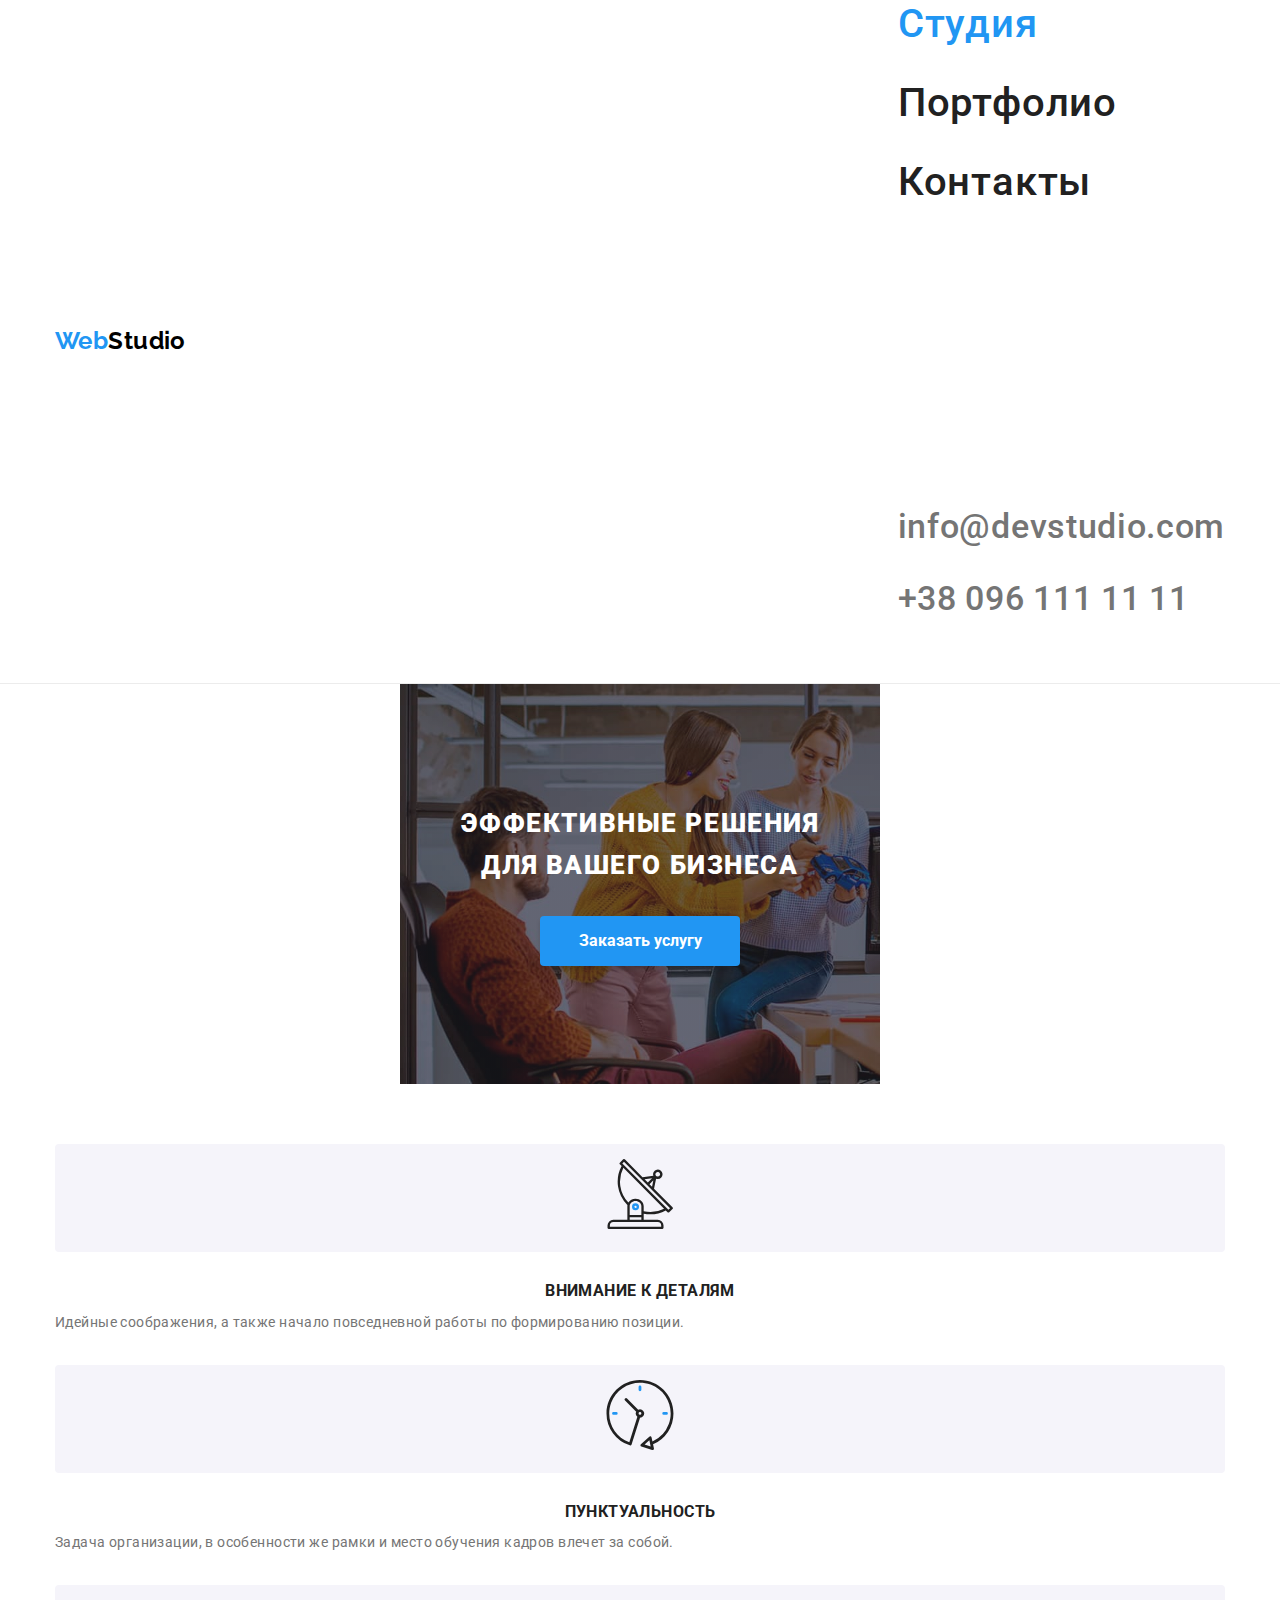
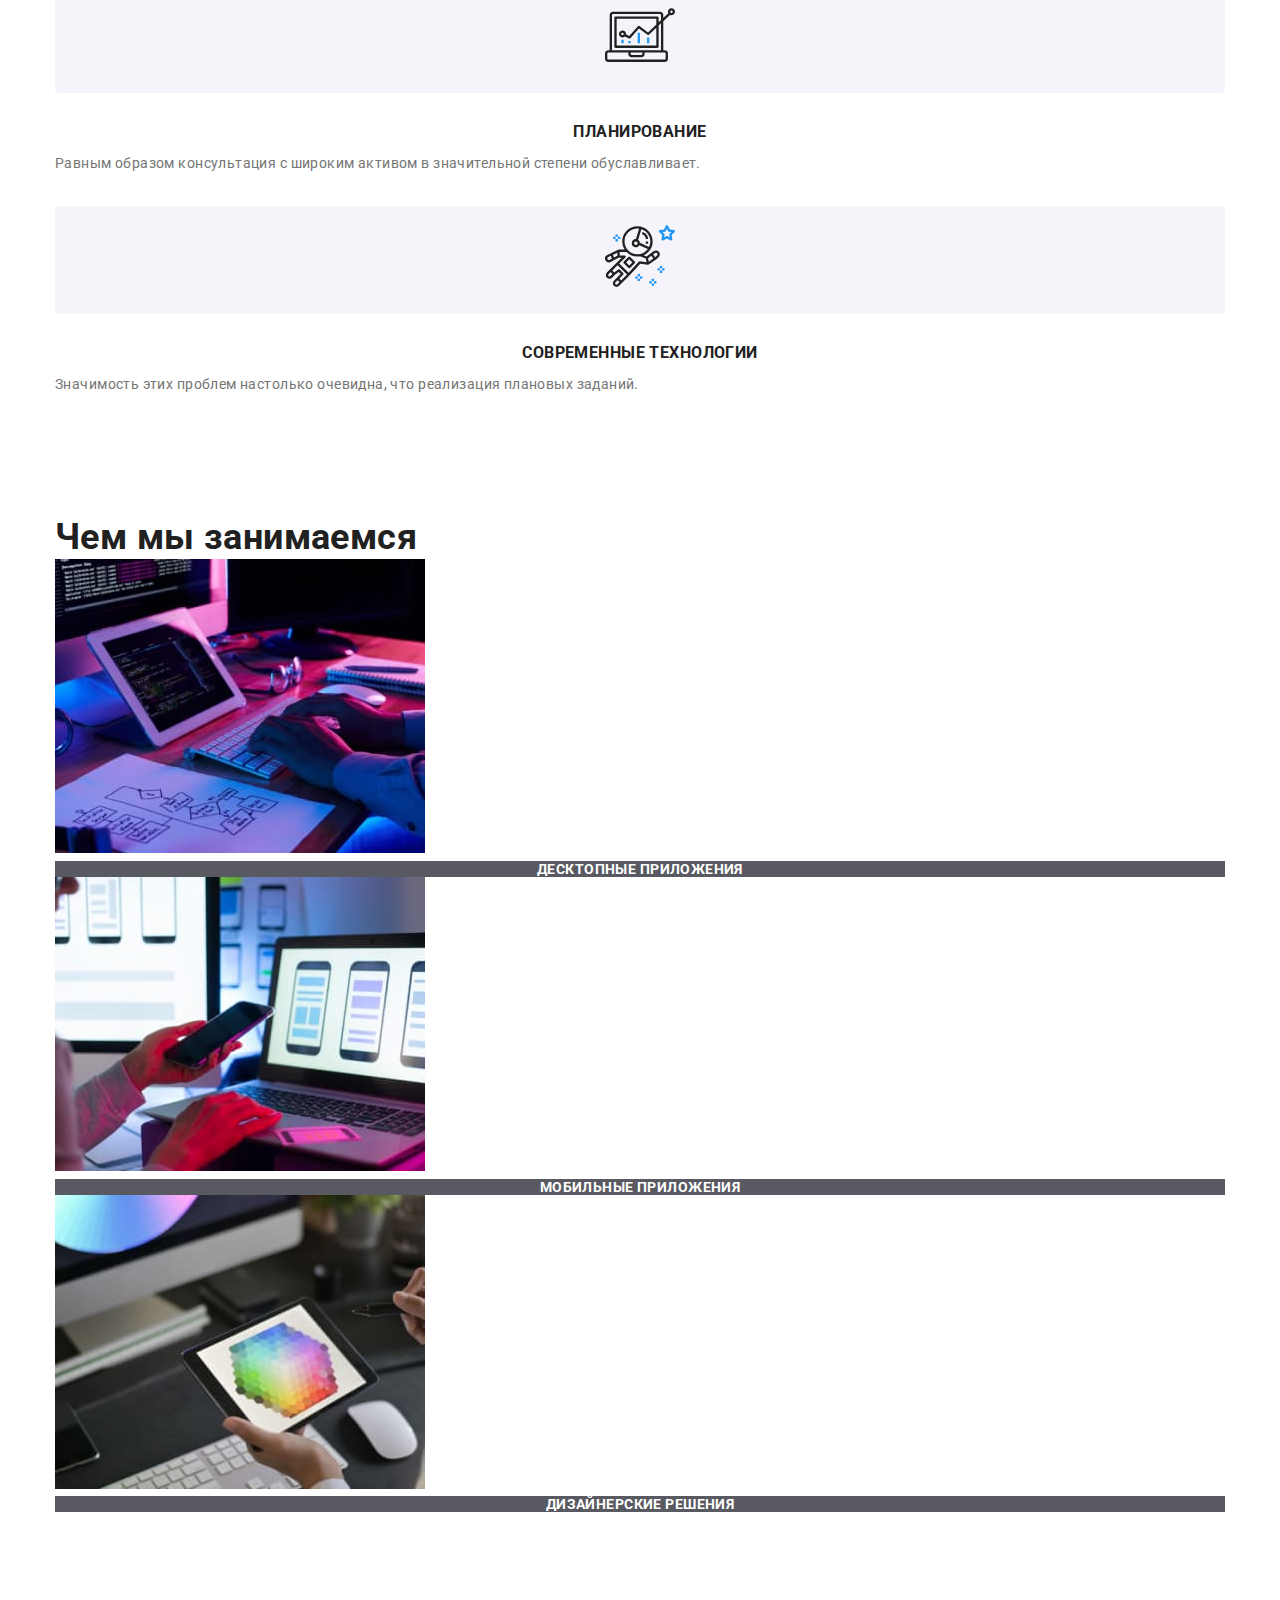
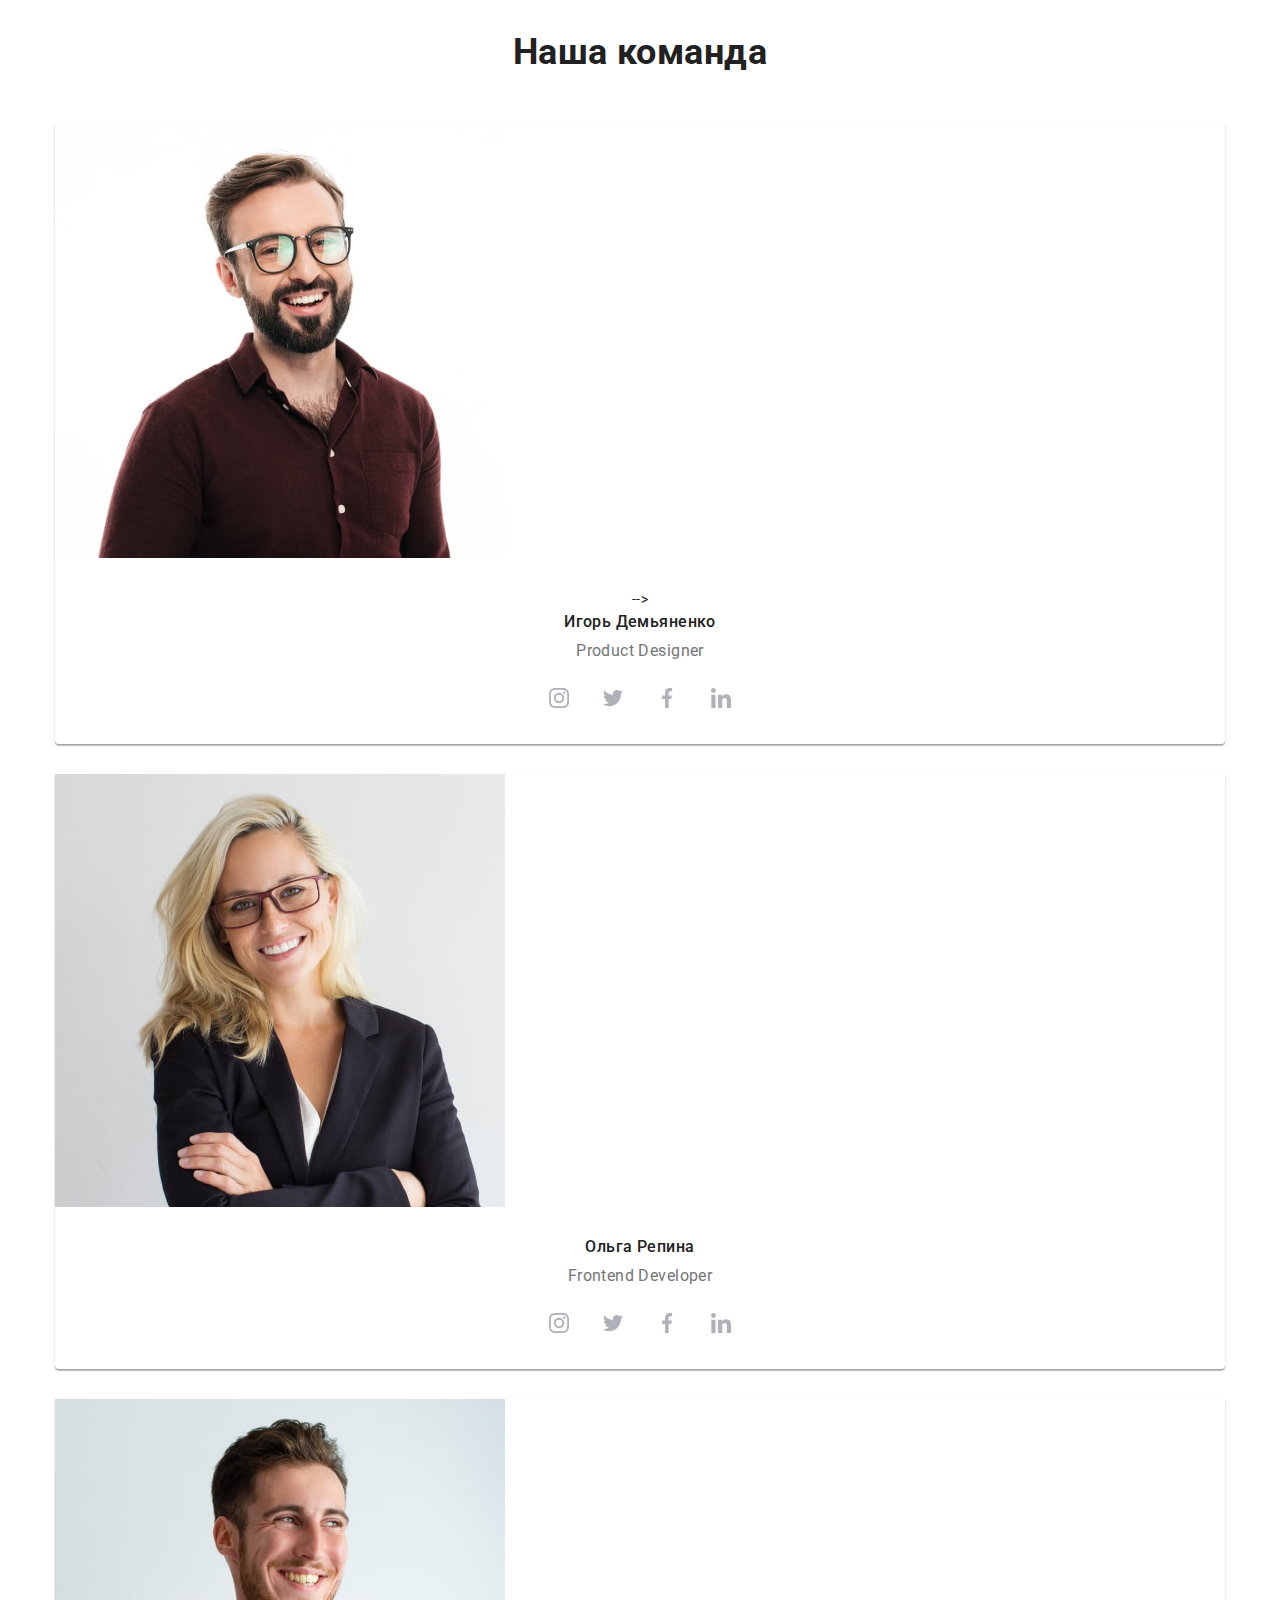
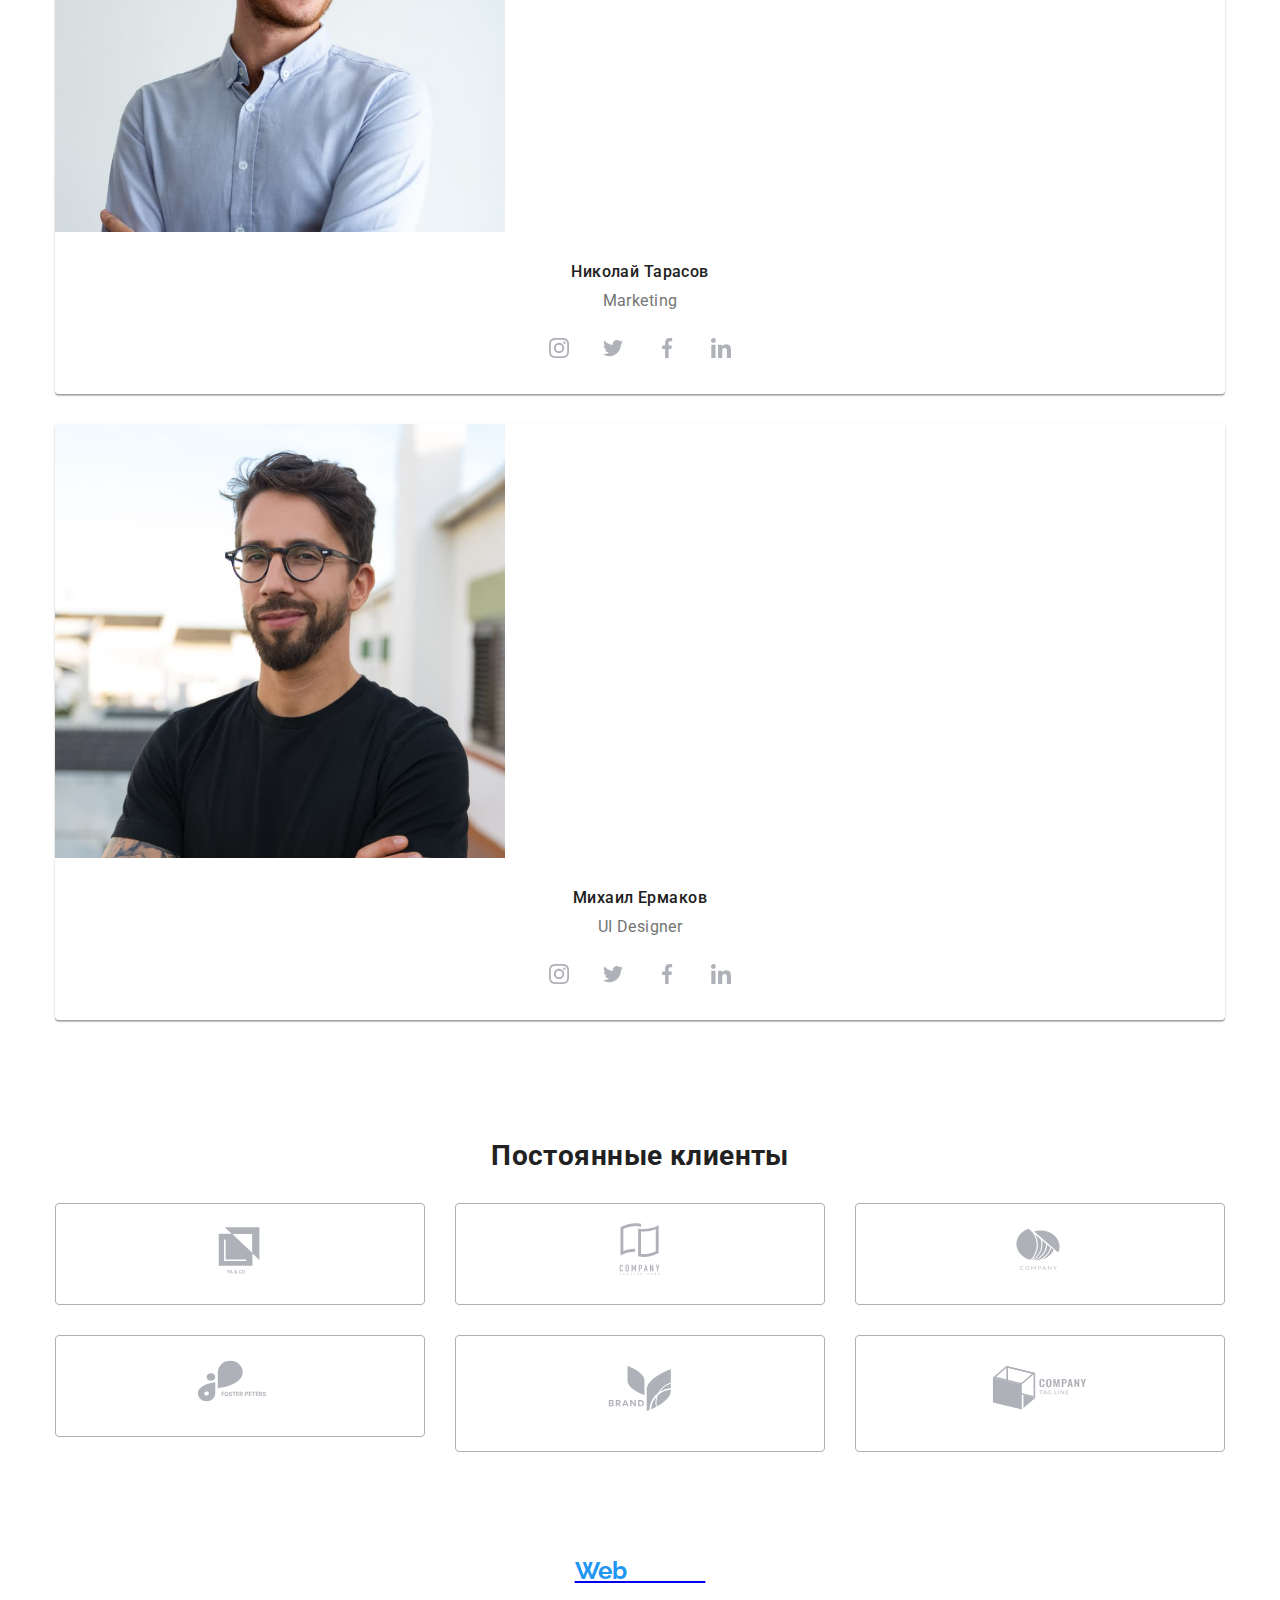
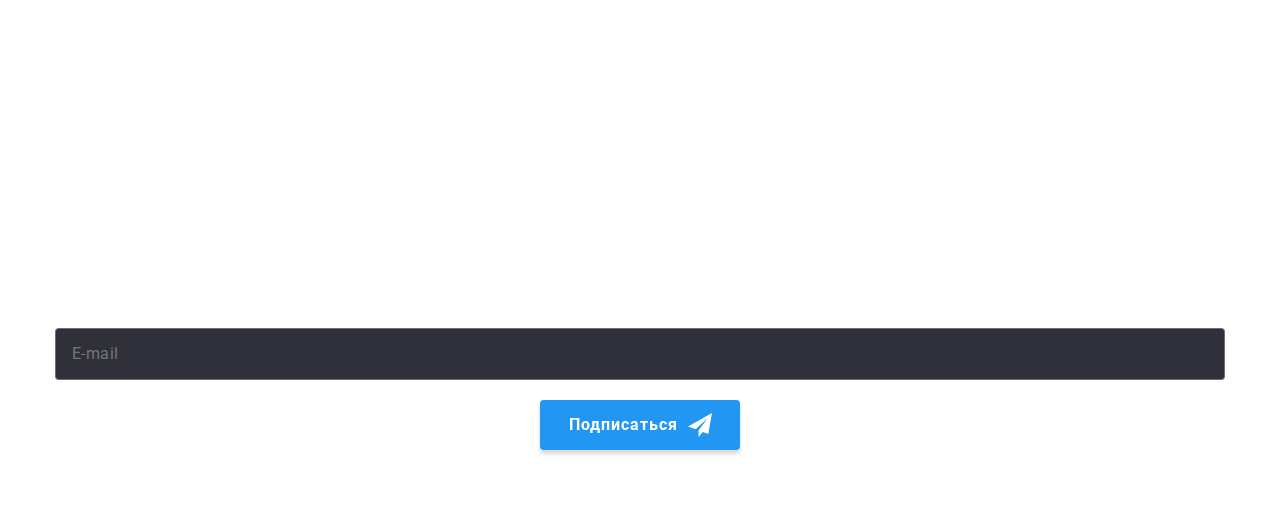
==== commit 7445eb8e: "add mibile without image adaptive" ====
--- a/index.html
+++ b/index.html
@@ -22,38 +22,65 @@
                         <use href="./images/icons.svg#icon-menu" class="icon-menu"></use>
                     </svg>
                 </button>
-                <div class="menu-container" id="menu-container" data-menu></div>
+                <div class="menu-container" id="menu-container" data-menu>
+                     <nav class="nav-header">
+                        <ul class="nav-header__list list">
+                            <li class="nav-header__item ">
+                                <a class="link nav-header__link nav-header__link--active" href="./index.html">Студия</a>
+                            </li>
+                            <li class="nav-header__item">
+                                <a class="nav-header__link link" href="./portfolio.html">Портфолио</a>
+                            </li>
+                            <li class="nav-header__item">
+                                <a class="nav-header__link link" href="#">Контакты</a>
+                            </li>
+                        </ul>
+                    </nav>
+                    <div class="container-contacts">
+                        <ul class="connection-list list">
+                            <li class="connection-list__item">
+                                <a class="connection-list__link link" href="mailto:info@devstudio.com">
+                                    <svg width="16" height="12" class="connection-list__icon-mail">
+                                <use href="./images/icons.svg#icon-envelope"></use>
+                            </svg>info@devstudio.com</a>
+                            </li>
+                            <li class="connection-list__item"> 
+                                <a class="connection-list__link link" href="tel:+380961111111">
+                                    <svg width="10" height="16" class="connection-list__icon-phone">
+                                <use href="./images/icons.svg#icon-smartphone"></use>
+                                </svg>+38 096 111 11 11</a>
+                            </li>
+                        </ul>
+                    </div>
+                    <div class="social-menu">
+                        <ul class="social-menu__list list">
+                            <li class="social-menu__item">
+                                <a class="social-menu__link link" href="#" aria-label="Instagram">
+                                Instagram
+                                
+                                </a>
+                            </li>
+                            <li class="social-menu__item">
+                                <a class="social-menu__link link" href="#" aria-label="Twitter">
+                                Twitter
+                                
+                                </a>
+                            </li>
+                            <li class="social-menu__item">
+                                <a class="social-menu__link link" href="#" aria-label="Facebook">
+                                Facebook
+                                </a>
+                            </li>
+                            <li class="social-menu__item">
+                                <a class="social-menu__link link" href="#" aria-label="Linkedin">
+                                Linkedin
+                                </a>
+                            </li>
+                        </ul>
+                    </div>
+                </div>
             </nav>
-            
-                <nav class="nav-header">
-                    <ul class="nav-header__list list">
-                        <li class="nav-header__item ">
-                            <a class="link nav-header__link nav-header__link--active" href="./index.html">Студия</a>
-                        </li>
-                        <li class="nav-header__item">
-                            <a class="nav-header__link link" href="./portfolio.html">Портфолио</a>
-                        </li>
-                        <li class="nav-header__item">
-                            <a class="nav-header__link link" href="#">Контакты</a>
-                        </li>
-                    </ul>
-                </nav>
-            <div class="container-contacts">
-                <ul class="connection-list list">
-                    <li class="connection-list__item">
-                        <a class="connection-list__link link" href="mailto:info@devstudio.com">
-                            <svg width="16" height="12" class="connection-list__icon-mail">
-                        <use href="./images/icons.svg#icon-envelope"></use>
-                    </svg>info@devstudio.com</a>
-                    </li>
-                    <li class="connection-list__item"> 
-                        <a class="connection-list__link link" href="tel:+380961111111">
-                            <svg width="10" height="16" class="connection-list__icon-phone">
-                        <use href="./images/icons.svg#icon-smartphone"></use>
-                        </svg>+38 096 111 11 11</a>
-                    </li>
-                </ul>
-            </div>
+               
         </div>
     </header>
     <main>
@@ -186,8 +213,8 @@
                 <h2 class="section-team__title">Наша команда</h2>
                 <ul class="team list">
                     <li class="team__item">
-                        <img class="team__foto" src="./images/igor.jpg" alt="Игорь Демьяненко" width="270">
-                        <h3 class="team__name">Игорь Демьяненко</h3>
+                         <img class="team__foto" src="./images/igor.jpg" alt="Игорь Демьяненко" width="270"> -->
+                         <h3 class="team__name">Игорь Демьяненко</h3>
                         <p class="team__profession">Product Designer</p>
                         <ul class="social-team list">
                            <li class="social-team__item">
@@ -326,7 +353,7 @@
                        </ul>
                     </li>
                 </ul>
-            </div>
+            </div> 
         </section>
         <section class="section">
             <div class="container section__centered">
--- a/css/main.min.css
+++ b/css/main.min.css
@@ -4,5 +4,5 @@
  Consolas,  'Liberation Mono',  Menlo,- monospace;font-size:1em}small{font-size:80%}sub,sup{font-size:75%;line-height:0;position:relative;vertical-align:baseline}sub{bottom:-0.25em}sup{top:-0.5em}table{text-indent:0;border-color:inherit}button,input,optgroup,select,textarea{font-family:inherit;font-size:100%;line-height:1.15;margin:0}button,select{text-transform:none}button,[type='button'],[type='reset'],[type='submit']{-webkit-appearance:button}::-moz-focus-inner{border-style:none;padding:0}:-moz-focusring{outline:1px dotted ButtonText}:-moz-ui-invalid{box-shadow:none}legend{padding:0}progress{vertical-align:baseline}::-webkit-inner-spin-button,::-webkit-outer-spin-button{height:auto}[type='search']{-webkit-appearance:textfield;outline-offset:-2px}::-webkit-search-decoration{-webkit-appearance:none}::-webkit-file-upload-button{-webkit-appearance:button;font:inherit}summary{display:list-item}.page{color:var(--primery-text-color);background-color:var(--primery-bg-color);font-family:roboto, sans-serif;letter-spacing:0.03em;font-size:14px;line-height:1.714}.container{padding-right:15px;padding-left:15px;margin:0 auto}@media screen and (max-width: 480px){.container{width:480px}}@media screen and (min-width: 768px){.container{width:768px}}@media screen and (min-width: 1200px){.container{width:1200px}}.link{text-decoration:none}h1,h2,h3,h4,h5,h6,ul{margin-top:0;margin-bottom:0;padding-left:0}.list{list-style:none}.section{padding:60px 0}.instruments,.work,.example-work{background:var(--primery-bg-color)}.header{position:relative;border-bottom:1px solid #ECECEC}.header .nav{display:-webkit-box;display:-webkit-flex;display:-ms-flexbox;display:flex;-webkit-box-pack:justify;-webkit-justify-content:space-between;-ms-flex-pack:justify;justify-content:space-between;-webkit-box-align:center;-webkit-align-items:center;-ms-flex-align:center;align-items:center;min-height:60px}.menu-button{display:-webkit-inline-box;display:-webkit-inline-flex;display:-ms-inline-flexbox;display:inline-flex;border:none;padding:0;margin:0;background-color:transparent}.menu-container{display:none;position:absolute;top:100%;left:0;width:100%;height:100%;background-color:turquoise}.menu-container.is-open{display:block}.menu-button .icon-cross{display:none}.menu-button.is-open .icon-cross{display:block}.menu-button.is-open .icon-menu{display:none}.logo{display:inline-block;font-family:Raleway, sans-serif;font-weight:700;font-size:24px;line-height:1.166}.logo .logo__basic-color{color:var(--accent-color)}.logo .logo__color-basic-studio{color:#000000}.nav-header{display:none;position:absolute;top:100%;left:0;width:100%}.nav-header .nav-header__link{color:inherit;font-weight:500;line-height:1.143;letter-spacing:0.02em;-webkit-transition:color var(--time-transition) var(--cubic);-o-transition:color var(--time-transition) var(--cubic);transition:color var(--time-transition) var(--cubic)}.nav-header .nav-header__link:hover,.nav-header .nav-header__link:focus{color:var(--accent-color)}.nav-header .nav-header__link--active{color:var(--accent-color)}.nav-header::after{content:"";display:block;position:relative;width:100%;height:4px;top:29px;background-color:var(--accent-color);-webkit-border-radius:2px;border-radius:2px}.container-contacts{display:none}.connection-list .connection-list__icon-mail,.connection-list .connection-list__icon-phone{-webkit-transition:fill var(--time-transition) var(--cubic);-o-transition:fill var(--time-transition) var(--cubic);transition:fill var(--time-transition) var(--cubic)}.connection-list .connection-list__link{color:inherit;font-weight:500;line-height:1.143;letter-spacing:0.02em;-webkit-transition:color var(--time-transition) var(--cubic);-o-transition:color var(--time-transition) var(--cubic);transition:color var(--time-transition) var(--cubic)}.connection-list .connection-list__link:hover,.connection-list .connection-list__link:focus{color:var(--accent-color)}.connection-list .connection-list__link:hover .connection-list__icon-mail,.connection-list .connection-list__link:focus .connection-list__icon-mail,.connection-list .connection-list__link:hover .connection-list__icon-phone,.connection-list .connection-list__link:focus .connection-list__icon-phone{fill:var(--accent-color)}.hero-container{width:480px;background-color:#C4C4C4;background-image:-webkit-gradient(linear, left top, left bottom, from(rgba(47,48,58,0.4)), to(rgba(47,48,58,0.4))),url(../images/bg-hero.jpg);background-image:-webkit-linear-gradient(rgba(47,48,58,0.4), rgba(47,48,58,0.4)),url(../images/bg-hero.jpg);background-image:-o-linear-gradient(rgba(47,48,58,0.4), rgba(47,48,58,0.4)),url(../images/bg-hero.jpg);background-image:linear-gradient(rgba(47,48,58,0.4), rgba(47,48,58,0.4)),url(../images/bg-hero.jpg);-webkit-background-size:cover;background-size:cover;text-align:center;padding:118px 60px}.hero-container .hero-container__title{margin-bottom:30px;color:var(--color-hero);font-weight:900;font-size:26px;line-height:1.62;letter-spacing:0.06em;text-transform:uppercase}.hero-container .hero-container__button,.hero-container .modal-submit{background-color:var(--accent-color);color:var(--color-button);width:200px;margin-bottom:0px;padding:10px 32px;cursor:pointer;font-weight:700;font-size:16px;line-height:1.875;-webkit-box-shadow:0px 4px 4px rgba(0,0,0,0.15);box-shadow:0px 4px 4px rgba(0,0,0,0.15);-webkit-border-radius:4px;border-radius:4px;border:none}.backdrop{position:fixed;top:0;left:0;width:100%;height:100%;background-color:rgba(0,0,0,0.2);opacity:1;-webkit-transition:opacity var(--time-transition) var(--cubic);-o-transition:opacity var(--time-transition) var(--cubic);transition:opacity var(--time-transition) var(--cubic);overflow-y:scroll}.backdrop--is-hidden{opacity:0;pointer-events:none}.backdrop--is-hidden .modal{-webkit-transform:translate(-50%, -50%) scale(0.5);-ms-transform:translate(-50%, -50%) scale(0.5);transform:translate(-50%, -50%) scale(0.5)}.modal{position:absolute;top:50%;left:50%;-webkit-transform:translate(-50%, -50%) scale(1);-ms-transform:translate(-50%, -50%) scale(1);transform:translate(-50%, -50%) scale(1);-webkit-transition:-webkit-transform var(--time-transition) var(--cubic);transition:-webkit-transform var(--time-transition) var(--cubic);-o-transition:transform var(--time-transition) var(--cubic);transition:transform var(--time-transition) var(--cubic);transition:transform var(--time-transition) var(--cubic), -webkit-transform var(--time-transition) var(--cubic);width:528px;height:581px;padding:40px 40px;background-color:#fff;-webkit-box-shadow:0px 1px 3px rgba(0,0,0,0.12),0px 1px 1px rgba(0,0,0,0.14),0px 2px 1px rgba(0,0,0,0.2);box-shadow:0px 1px 3px rgba(0,0,0,0.12),0px 1px 1px rgba(0,0,0,0.14),0px 2px 1px rgba(0,0,0,0.2);-webkit-border-radius:4px;border-radius:4px}.modal .modal__close{position:absolute;top:8px;right:8px;width:30px;height:30px;background:#FFFFFF;border:1px solid rgba(0,0,0,0.1);-webkit-box-sizing:border-box;box-sizing:border-box;-webkit-border-radius:50%;border-radius:50%}.modal .modal__icon{position:absolute;width:50%;height:50%;-webkit-transform:translate(-50%, -50%);-ms-transform:translate(-50%, -50%);transform:translate(-50%, -50%);fill:#000000;cursor:pointer}.modal .modal__title{font-weight:bold;font-size:20px;line-height:1.15;margin:0 0 12px 0}.modal .modal-submit{margin-bottom:40px}.modal-container{position:relative}.modal-container .modal-container__field{display:block;text-align:start;font-size:12px;line-height:14px;letter-spacing:0.01em;color:var(--secondary-text-color);margin-bottom:10px}.modal-container .modal-container__field--check:checked ~ .modal-container__checkbox-icon{background-image:url(../images/iconcheck.svg);-webkit-background-size:contain;background-size:contain;background-repeat:no-repeat;background-position:center;background-color:var(--accent-color);border-color:var(--accent-color);-webkit-background-clip:border-box;background-clip:border-box}.modal-container .modal-container__form,.modal-container .modal-container__comments{width:100%;height:40px;border:1px solid rgba(164,148,148,0.2);-webkit-border-radius:4px;border-radius:4px;margin-top:4px;padding-left:42px;outline:none;-webkit-transition:border var(--time-transition) var(--cubic);-o-transition:border var(--time-transition) var(--cubic);transition:border var(--time-transition) var(--cubic)}.modal-container .modal-container__comments{width:448px;height:120px;padding:12px 16px;margin-bottom:20px;resize:none}.modal-container .modal-container__icon{position:absolute;top:50%;left:12px;fill:var(--primery-text-color);-webkit-transition:fill var(--time-transition) var(--cubic);-o-transition:fill var(--time-transition) var(--cubic);transition:fill var(--time-transition) var(--cubic)}.modal-container:focus-within .modal-container__icon{fill:var(--accent-color)}.modal-container:focus-within .modal-container__form,.modal-container:focus-within .modal-container__comments{border:1px solid #2196F3;-webkit-border-radius:4px;border-radius:4px}.modal-container .modal-container__checkbox{margin:0 auto;position:relative;display:-webkit-box;display:-webkit-flex;display:-ms-flexbox;display:flex;-webkit-box-align:center;-webkit-align-items:center;-ms-flex-align:center;align-items:center;-webkit-box-pack:center;-webkit-justify-content:center;-ms-flex-pack:center;justify-content:center;font-size:14px;line-height:1.71;color:var(--secondary-text-color);padding-left:20px;margin-bottom:30px}.modal-container .modal-container__checkbox-icon{position:absolute;left:10px;width:16px;height:15px;background:#FFFFFF;cursor:pointer;border:2px solid var(--primery-text-color);-webkit-box-shadow:0px 1px 3px rgba(0,0,0,0.12),0px 1px 1px rgba(0,0,0,0.14),0px 2px 1px rgba(0,0,0,0.2);box-shadow:0px 1px 3px rgba(0,0,0,0.12),0px 1px 1px rgba(0,0,0,0.14),0px 2px 1px rgba(0,0,0,0.2);-webkit-border-radius:4px;border-radius:4px;-webkit-transition:background-color var(--cubic) var(--time-transition),border-color var(--cubic) var(--time-transition),-webkit-background-clip var(--cubic) var(--time-transition);transition:background-color var(--cubic) var(--time-transition),border-color var(--cubic) var(--time-transition),-webkit-background-clip var(--cubic) var(--time-transition);-o-transition:background-color var(--cubic) var(--time-transition),border-color var(--cubic) var(--time-transition),background-clip var(--cubic) var(--time-transition);transition:background-color var(--cubic) var(--time-transition),border-color var(--cubic) var(--time-transition),background-clip var(--cubic) var(--time-transition);transition:background-color var(--cubic) var(--time-transition),border-color var(--cubic) var(--time-transition),background-clip var(--cubic) var(--time-transition),-webkit-background-clip var(--cubic) var(--time-transition)}.modal-container .modal-container__form-link{color:var(--accent-color);margin-left:5px}.modal-container .visually-hidden{position:absolute;width:1px;height:1px;margin:-1px;padding:0;overflow:hidden;border:0;clip:rect(0 0 0 0)}.instruments .icon-container{text-align:center;margin-bottom:30px;padding:15px 0;background-color:var(--bg-color-instruments);-webkit-border-radius:4px;border-radius:4px}.instruments .instruments__title{margin-bottom:10px;font-weight:bold;line-height:1.142;text-align:center;text-transform:uppercase}.instruments .instruments__text{margin:0;font-size:14px;line-height:1.71;color:var(--secondary-text-color)}.instruments .instruments__item{padding-bottom:30px}.instruments .instruments__item:last-child{padding-bottom:0}.section-team{background:#f5f4fa}.section-team .section-team__title{font-weight:700;font-size:36px;line-height:1.166;text-align:center;margin-bottom:50px}.section-team .team__item{display:block;text-align:center;background-color:var(--primery-bg-color);-webkit-box-shadow:0px 1px 3px rgba(0,0,0,0.12),0px 1px 1px rgba(0,0,0,0.14),0px 2px 1px rgba(0,0,0,0.2);box-shadow:0px 1px 3px rgba(0,0,0,0.12),0px 1px 1px rgba(0,0,0,0.14),0px 2px 1px rgba(0,0,0,0.2);-webkit-border-radius:0px 0px 4px 4px;border-radius:0px 0px 4px 4px}@media screen and (min-width: 480px){.section-team .team__item{width:480px}}.section-team .team__item:not(:last-child){margin-bottom:30px}.section-team .team__name{font-weight:500;font-size:16px;line-height:1.187;text-align:center;margin-bottom:10px}.section-team .team__profession{color:var(--secondary-text-color);font-weight:normal;font-size:16px;line-height:1.187;margin:0 0 16px 0}.section-team .team__foto{min-width:450px;display:block;margin-bottom:30px}.section-work{display:none}@media screen and (min-width: 1200px){.section-work{display:block}}.section-work .work__title{font-weight:700;font-size:36px;line-height:1.166}.section-work .work__title-thumb{background:rgba(47,48,58,0.8);font-weight:bold;font-size:14px;line-height:1.142;text-align:center;letter-spacing:0.03em;text-transform:uppercase;color:#ffffff}.social-team{display:-webkit-box;display:-webkit-flex;display:-ms-flexbox;display:flex;-webkit-box-pack:center;-webkit-justify-content:center;-ms-flex-pack:center;justify-content:center;-webkit-box-align:center;-webkit-align-items:center;-ms-flex-align:center;align-items:center}.social-team .social-team__item{width:44px;height:44px;margin-bottom:24px}.social-team .social-team__icon{background-position:center;fill:currentColor;-webkit-transition:fill var(--time-transition) var(--cubic);-o-transition:fill var(--time-transition) var(--cubic);transition:fill var(--time-transition) var(--cubic)}.social-team .social-team__link{display:-webkit-inline-box;display:-webkit-inline-flex;display:-ms-inline-flexbox;display:inline-flex;-webkit-box-pack:center;-webkit-justify-content:center;-ms-flex-pack:center;justify-content:center;-webkit-box-align:center;-webkit-align-items:center;-ms-flex-align:center;align-items:center;-webkit-border-radius:50%;border-radius:50%;width:100%;height:100%;color:var(--color-icon);-webkit-transition:background-color var(--time-transition) var(--cubic);-o-transition:background-color var(--time-transition) var(--cubic);transition:background-color var(--time-transition) var(--cubic)}.social-team .social-team__link:hover,.social-team .social-team__link:focus{background-color:var(--accent-color)}.social-team .social-team__link:hover .social-team__icon,.social-team .social-team__link:focus .social-team__icon{fill:#fff}.social-team .social-team__item:not(:first-child){margin-left:10px}.section__title{margin-bottom:30px;font-weight:bold;font-size:28px;line-height:1.178;text-align:center;color:var(--primery-text-color)}.customers-list{display:-webkit-box;display:-webkit-flex;display:-ms-flexbox;display:flex;-webkit-flex-wrap:wrap;-ms-flex-wrap:wrap;flex-wrap:wrap;margin:-15px}.customers-list__item{display:-webkit-box;display:-webkit-flex;display:-ms-flexbox;display:flex;-webkit-box-pack:center;-webkit-justify-content:center;-ms-flex-pack:center;justify-content:center;-webkit-box-align:center;-webkit-align-items:center;-ms-flex-align:center;align-items:center;margin:15px;padding:16px 0;-webkit-flex-basis:-webkit-calc((100% - 4 * 15px) / 2);-ms-flex-preferred-size:calc((100% - 4 * 15px) / 2);flex-basis:calc((100% - 4 * 15px) / 2);border:1px solid #AFB1B8;-webkit-border-radius:4px;border-radius:4px;-webkit-transition:border-color var(--time-transition) var(--cubic);-o-transition:border-color var(--time-transition) var(--cubic);transition:border-color var(--time-transition) var(--cubic)}@media screen and (min-width: 768px){.customers-list__item{-webkit-flex-basis:-webkit-calc((100% - 6 * 15px) / 3);-ms-flex-preferred-size:calc((100% - 6 * 15px) / 3);flex-basis:calc((100% - 6 * 15px) / 3)}}.customers-list__item:nth-last-child(-n+2){margin-bottom:0px}.customers-list__item:hover,.customers-list__item:focus{border-color:var(--accent-color)}.customers-list__item .customers-list__link{color:var(--color-icon)}.customers-list__item .customers-list__icon{fill:currentColor;-webkit-transition:fill var(--time-transition) var(--cubic);-o-transition:fill var(--time-transition) var(--cubic);transition:fill var(--time-transition) var(--cubic)}.customers-list__item:hover .customers-list__icon,.customers-list__item:focus .customers-list__icon{fill:var(--accent-color)}.examples-list{-webkit-box-pack:center;-webkit-justify-content:center;-ms-flex-pack:center;justify-content:center;padding-top:94px;padding-bottom:50px}.examples-list .examples-list__item:not(:first-child){margin-left:8px}.examples-list .examples-list__button{color:var(--primery-text-color);background-color:var(--buttom-bg-color-potfolio);font-weight:500;font-size:16px;line-height:1.62;text-align:center;cursor:pointer;border:none;-webkit-border-radius:4px;border-radius:4px;padding:6px 22px;-webkit-transition:background-color var(--time-transition) var(--cubic),color var(--time-transition) var(--cubic),-webkit-box-shadow var(--time-transition) var(--cubic);transition:background-color var(--time-transition) var(--cubic),color var(--time-transition) var(--cubic),-webkit-box-shadow var(--time-transition) var(--cubic);-o-transition:background-color var(--time-transition) var(--cubic),color var(--time-transition) var(--cubic),box-shadow var(--time-transition) var(--cubic);transition:background-color var(--time-transition) var(--cubic),color var(--time-transition) var(--cubic),box-shadow var(--time-transition) var(--cubic);transition:background-color var(--time-transition) var(--cubic),color var(--time-transition) var(--cubic),box-shadow var(--time-transition) var(--cubic),-webkit-box-shadow var(--time-transition) var(--cubic)}.examples-list .examples-list__button:hover,.examples-list .examples-list__button:focus{background-color:var(--accent-color);color:var(--color-button);-webkit-box-shadow:0px 3px 1px rgba(0,0,0,0.1),0px 1px 2px rgba(0,0,0,0.08),0px 2px 2px rgba(0,0,0,0.12);box-shadow:0px 3px 1px rgba(0,0,0,0.1),0px 1px 2px rgba(0,0,0,0.08),0px 2px 2px rgba(0,0,0,0.12)}.works{-webkit-flex-wrap:wrap;-ms-flex-wrap:wrap;flex-wrap:wrap;padding-bottom:94px}.works .works__item{-webkit-box-sizing:border-box;box-sizing:border-box}.works .works__item:not(:nth-child(3n)){background-color:var(--bg-card-portfolio);margin-right:30px}.works .works__item:not(:nth-last-child(-n+3)){margin-bottom:30px}.works .works__link{display:block;text-decoration:none;color:var(--primery-text-color);-webkit-transition:-webkit-box-shadow var(--time-transition) var(--cubic);transition:-webkit-box-shadow var(--time-transition) var(--cubic);-o-transition:box-shadow var(--time-transition) var(--cubic);transition:box-shadow var(--time-transition) var(--cubic);transition:box-shadow var(--time-transition) var(--cubic), -webkit-box-shadow var(--time-transition) var(--cubic)}.works .works__link:hover{-webkit-box-shadow:0px 1px 1px rgba(0,0,0,0.12),0px 4px 4px rgba(0,0,0,0.06),1px 4px 6px rgba(0,0,0,0.16);box-shadow:0px 1px 1px rgba(0,0,0,0.12),0px 4px 4px rgba(0,0,0,0.06),1px 4px 6px rgba(0,0,0,0.16)}.card-thumb{position:relative;overflow:hidden}.card-thumb .card-thumb__img{display:block;max-width:370px}.card-thumb .card-thumb__overlay{position:absolute;top:0;left:0;width:100%;height:100%;padding:63px 24px 63px 24px;font-size:18px;line-height:1.56;letter-spacing:0.03em;color:#FFFFFF;opacity:0;background-color:rgba(33,150,243,0.9);-webkit-transform:translateY(100%);-ms-transform:translateY(100%);transform:translateY(100%);-webkit-transition:opacity var(--time-transition) var(--cubic),-webkit-transform var(--time-transition) var(--cubic);transition:opacity var(--time-transition) var(--cubic),-webkit-transform var(--time-transition) var(--cubic);-o-transition:opacity var(--time-transition) var(--cubic),transform var(--time-transition) var(--cubic);transition:opacity var(--time-transition) var(--cubic),transform var(--time-transition) var(--cubic);transition:opacity var(--time-transition) var(--cubic),transform var(--time-transition) var(--cubic),-webkit-transform var(--time-transition) var(--cubic)}.card-thumb .card-thumb__info-text{margin:0 0}.card-thumb__meta{border:1px solid #EEEEEE;padding:20px 24px;-webkit-box-shadow:0px 1px 1px rgba(0,0,0,0.12),0;box-shadow:0px 1px 1px rgba(0,0,0,0.12),0}.card-thumb__meta .card-thumb__name{font-weight:700;font-size:18px;line-height:2;letter-spacing:0.06em;margin-bottom:4px}.card-thumb__meta .card-thumb__category{color:var(--secondary-text-color);font-size:16px;line-height:1.87;letter-spacing:0.03em;margin-bottom:0;margin-top:0}.works__link:hover .card-thumb__overlay,.works__link:focus .card-thumb__overlay{opacity:1;-webkit-transform:translateY(0);-ms-transform:translateY(0);transform:translateY(0)}.nav-footer{background-color:var(--secondary-bg-color)}.container-address{text-align:center;margin-bottom:60px}.address-list__item:not(:last-child){margin-bottom:8px}.address-list__contacts{color:rgba(255,255,255,0.6);font-style:normal;font-weight:400;color:#ffffff99;-webkit-transition:color 250ms cubic-bezier(0.4, 0, 0.2, 1);-o-transition:color 250ms cubic-bezier(0.4, 0, 0.2, 1);transition:color 250ms cubic-bezier(0.4, 0, 0.2, 1)}.address-list__contacts:hover,.address-list__contacts:focus{color:var(--accent-color)}.address-list__contacts--white-color{color:#ffffff}.logo--change-color{display:inline-block;margin-bottom:20px}.logo__color-basic-studio--inverse{color:#ffffff}.invitation{text-align:center;margin-bottom:60px}.invitation .invitation__title{margin-bottom:20px;font-size:14px;letter-spacing:0.03em;font-weight:700;line-height:1.14;text-transform:uppercase;color:#FFFFFF}.social-list{display:-webkit-box;display:-webkit-flex;display:-ms-flexbox;display:flex;-webkit-box-pack:center;-webkit-justify-content:center;-ms-flex-pack:center;justify-content:center}.social-list .social-list__item{display:-webkit-box;display:-webkit-flex;display:-ms-flexbox;display:flex;width:44px;height:44px}.social-list .social-list__item:not(:last-child){margin-right:10px}.social-list .social-list__link{display:-webkit-box;display:-webkit-flex;display:-ms-flexbox;display:flex;width:100%;height:100%;-webkit-box-pack:center;-webkit-justify-content:center;-ms-flex-pack:center;justify-content:center;-webkit-box-align:center;-webkit-align-items:center;-ms-flex-align:center;align-items:center;-webkit-border-radius:50%;border-radius:50%;background-color:rgba(255,255,255,0.1);fill:#ffffff;-webkit-transition:background-color var(--time-transition) var(--cubic);-o-transition:background-color var(--time-transition) var(--cubic);transition:background-color var(--time-transition) var(--cubic)}.social-list .social-list__link:hover,.social-list .social-list__link:focus{background-color:var(--accent-color)}.form{text-align:center}.form .form__title{margin:0 0 20px 0;font-size:14px;font-weight:700;line-height:1.14;text-transform:uppercase;color:#FFFFFF}.form .form-container{margin-top:20px}.form .form__input{width:100%;margin-bottom:20px;padding:15px 0 15px 16px;-webkit-box-sizing:border-box;box-sizing:border-box;border:1px solid rgba(255,255,255,0.3);-webkit-border-radius:4px;border-radius:4px;font-size:16px;line-height:1.25;letter-spacing:0.03em;background:#2F303A;color:rgba(255,255,255,0.6)}.form .form__submit{position:relative;width:200px;font-weight:700;font-size:16px;line-height:1.87;letter-spacing:0.06em;padding:10px 62px 10px 29px;background:var(--accent-color);-webkit-box-shadow:0px 4px 4px rgba(0,0,0,0.15);box-shadow:0px 4px 4px rgba(0,0,0,0.15);border:none;-webkit-border-radius:4px;border-radius:4px;cursor:pointer;color:#FFFFFF}.form .form__icon{display:block;position:absolute;top:13px;right:28px;fill:#ffffff}
+ monospace;font-size:1em}small{font-size:80%}sub,sup{font-size:75%;line-height:0;position:relative;vertical-align:baseline}sub{bottom:-0.25em}sup{top:-0.5em}table{text-indent:0;border-color:inherit}button,input,optgroup,select,textarea{font-family:inherit;font-size:100%;line-height:1.15;margin:0}button,select{text-transform:none}button,[type='button'],[type='reset'],[type='submit']{-webkit-appearance:button}::-moz-focus-inner{border-style:none;padding:0}:-moz-focusring{outline:1px dotted ButtonText}:-moz-ui-invalid{box-shadow:none}legend{padding:0}progress{vertical-align:baseline}::-webkit-inner-spin-button,::-webkit-outer-spin-button{height:auto}[type='search']{-webkit-appearance:textfield;outline-offset:-2px}::-webkit-search-decoration{-webkit-appearance:none}::-webkit-file-upload-button{-webkit-appearance:button;font:inherit}summary{display:list-item}.page{color:var(--primery-text-color);background-color:var(--primery-bg-color);font-family:roboto, sans-serif;letter-spacing:0.03em;font-size:14px;line-height:1.714;overflow-x:hidden}.container{padding-right:15px;padding-left:15px;margin:0 auto}@media screen and (max-width: 480px){.container{width:480px}}@media screen and (min-width: 768px){.container{width:768px}}@media screen and (min-width: 1200px){.container{width:1200px}}.link{text-decoration:none}h1,h2,h3,h4,h5,h6,ul{margin-top:0;margin-bottom:0;padding-left:0}.list{list-style:none}.section{padding:60px 0}.instruments,.work,.example-work{background:var(--primery-bg-color)}.header{position:relative;border-bottom:1px solid #ECECEC}@media screen and (max-width: 480px){.header{width:480px}}.header .nav{display:-webkit-box;display:-webkit-flex;display:-ms-flexbox;display:flex;-webkit-box-pack:justify;-webkit-justify-content:space-between;-ms-flex-pack:justify;justify-content:space-between;-webkit-box-align:center;-webkit-align-items:center;-ms-flex-align:center;align-items:center;min-height:60px}.header .menu-button{display:-webkit-inline-box;display:-webkit-inline-flex;display:-ms-inline-flexbox;display:inline-flex;border:none;padding:0;margin:0;background-color:transparent;z-index:3}@media screen and (min-width: 768px){.header .menu-button{display:none}}@media screen and (max-width: 767px){.header .menu-container{display:none;position:absolute;top:0;left:0;width:100%;height:796px;padding:48px 48px 48px 40px;background-color:var(--primery-bg-color);z-index:2}.header .menu-container.is-open{display:block}}.header .menu-button .icon-cross{display:none}.header .menu-button.is-open .icon-cross{display:block}.header .menu-button.is-open .icon-menu{display:none}.logo{display:inline-block;font-family:Raleway, sans-serif;font-weight:700;font-size:24px;line-height:1.166}.logo .logo__basic-color{color:var(--accent-color)}.logo .logo__color-basic-studio{color:#000000}.nav-header{display:block;margin-bottom:302px}.nav-header__item:not(:last-child){margin-bottom:32px}.nav-header .nav-header__link{color:inherit;font-weight:500;font-size:40px;line-height:1.175;text-align:center;letter-spacing:0.02em;-webkit-transition:color var(--time-transition) var(--cubic);-o-transition:color var(--time-transition) var(--cubic);transition:color var(--time-transition) var(--cubic)}.nav-header .nav-header__link:hover,.nav-header .nav-header__link:focus{color:var(--accent-color)}.nav-header .nav-header__link--active{color:var(--accent-color)}.nav-header::after{content:"";display:none;position:relative;width:100%;height:4px;top:29px;background-color:var(--accent-color);-webkit-border-radius:2px;border-radius:2px}.social-menu__list{display:-webkit-box;display:-webkit-flex;display:-ms-flexbox;display:flex}@media screen and (min-width: 768px){.social-menu__list{display:none}}.social-menu__link{margin-right:20px;font-weight:500;font-size:18px;line-height:1.22;letter-spacing:0.02em;color:var(--accent-color)}.social-menu__link:after{content:"";position:relative;right:-10px;bottom:0;width:22px;color:inherit;border:1px solid rgba(33,33,33,0.2);-webkit-transform:rotate(90deg);-ms-transform:rotate(90deg);transform:rotate(90deg)}.container-contacts{display:block;margin-bottom:64px}.connection-list__item:not(:last-child){margin-bottom:32px}.connection-list .connection-list__icon-mail,.connection-list .connection-list__icon-phone{display:none;-webkit-transition:fill var(--time-transition) var(--cubic);-o-transition:fill var(--time-transition) var(--cubic);transition:fill var(--time-transition) var(--cubic)}.connection-list .connection-list__link{color:var(--secondary-text-color);font-weight:500;font-size:34px;line-height:1.176;letter-spacing:0.02em;-webkit-transition:color var(--time-transition) var(--cubic);-o-transition:color var(--time-transition) var(--cubic);transition:color var(--time-transition) var(--cubic)}.connection-list .connection-list__link:hover,.connection-list .connection-list__link:focus{color:var(--accent-color)}.connection-list .connection-list__link:hover .connection-list__icon-mail,.connection-list .connection-list__link:focus .connection-list__icon-mail,.connection-list .connection-list__link:hover .connection-list__icon-phone,.connection-list .connection-list__link:focus .connection-list__icon-phone{fill:var(--accent-color)}.hero-container{width:480px;background-color:#C4C4C4;background-image:-webkit-gradient(linear, left top, left bottom, from(rgba(47,48,58,0.4)), to(rgba(47,48,58,0.4))),url(../images/bg-hero.jpg);background-image:-webkit-linear-gradient(rgba(47,48,58,0.4), rgba(47,48,58,0.4)),url(../images/bg-hero.jpg);background-image:-o-linear-gradient(rgba(47,48,58,0.4), rgba(47,48,58,0.4)),url(../images/bg-hero.jpg);background-image:linear-gradient(rgba(47,48,58,0.4), rgba(47,48,58,0.4)),url(../images/bg-hero.jpg);-webkit-background-size:cover;background-size:cover;text-align:center;padding:118px 60px}.hero-container .hero-container__title{margin-bottom:30px;color:var(--color-hero);font-weight:900;font-size:26px;line-height:1.62;letter-spacing:0.06em;text-transform:uppercase}.hero-container .hero-container__button,.hero-container .modal-submit{background-color:var(--accent-color);color:var(--color-button);width:200px;margin-bottom:0px;padding:10px 32px;cursor:pointer;font-weight:700;font-size:16px;line-height:1.875;-webkit-box-shadow:0px 4px 4px rgba(0,0,0,0.15);box-shadow:0px 4px 4px rgba(0,0,0,0.15);-webkit-border-radius:4px;border-radius:4px;border:none}.backdrop{position:fixed;top:0;left:0;width:100%;height:100%;padding:93px 15px 94px 15px;background-color:rgba(0,0,0,0.2);opacity:1;-webkit-transition:opacity var(--time-transition) var(--cubic);-o-transition:opacity var(--time-transition) var(--cubic);transition:opacity var(--time-transition) var(--cubic);overflow-y:scroll}.backdrop--is-hidden{opacity:0;pointer-events:none}.backdrop--is-hidden .modal{-webkit-transform:scale(0.5);-ms-transform:scale(0.5);transform:scale(0.5)}.modal{-webkit-transform:scale(1);-ms-transform:scale(1);transform:scale(1);-webkit-transition:-webkit-transform var(--time-transition) var(--cubic);transition:-webkit-transform var(--time-transition) var(--cubic);-o-transition:transform var(--time-transition) var(--cubic);transition:transform var(--time-transition) var(--cubic);transition:transform var(--time-transition) var(--cubic), -webkit-transform var(--time-transition) var(--cubic);padding:40px;background-color:#fff;-webkit-box-shadow:0px 1px 3px rgba(0,0,0,0.12),0px 1px 1px rgba(0,0,0,0.14),0px 2px 1px rgba(0,0,0,0.2);box-shadow:0px 1px 3px rgba(0,0,0,0.12),0px 1px 1px rgba(0,0,0,0.14),0px 2px 1px rgba(0,0,0,0.2);-webkit-border-radius:4px;border-radius:4px}@media screen and (min-width: 1200px){.modal{position:absolute;top:50%;left:50%;-webkit-transform:translate(-50%, -50%);-ms-transform:translate(-50%, -50%);transform:translate(-50%, -50%);width:528px;min-width:581px}}.modal .modal__close{position:absolute;top:8px;right:8px;width:30px;height:30px;background:#FFFFFF;border:1px solid rgba(0,0,0,0.1);-webkit-box-sizing:border-box;box-sizing:border-box;-webkit-border-radius:50%;border-radius:50%}.modal .modal__icon{position:absolute;width:50%;height:50%;-webkit-transform:translate(-50%, -50%);-ms-transform:translate(-50%, -50%);transform:translate(-50%, -50%);fill:#000000;cursor:pointer}.modal .modal__title{font-weight:bold;font-size:20px;line-height:1.15;margin:0 0 12px 0}.modal .modal-submit{margin-bottom:40px}.modal-container{position:relative}.modal-container .modal-container__field{display:block;text-align:start;font-size:12px;line-height:1,166;letter-spacing:0.01em;color:var(--secondary-text-color);margin-bottom:10px}.modal-container .modal-container__field--check:checked ~ .modal-container__checkbox-icon{background-image:url(../images/iconcheck.svg);-webkit-background-size:contain;background-size:contain;background-repeat:no-repeat;background-position:center;background-color:var(--accent-color);border-color:var(--accent-color);-webkit-background-clip:border-box;background-clip:border-box}.modal-container .modal-container__form,.modal-container .modal-container__comments{width:100%;height:40px;border:1px solid rgba(164,148,148,0.2);-webkit-border-radius:4px;border-radius:4px;margin-top:4px;padding-left:42px;outline:none;-webkit-transition:border var(--time-transition) var(--cubic);-o-transition:border var(--time-transition) var(--cubic);transition:border var(--time-transition) var(--cubic)}.modal-container .modal-container__comments{width:370px;height:120px;padding:12px 16px;margin-bottom:20px;resize:none}.modal-container .modal-container__icon{position:absolute;top:50%;left:12px;fill:var(--primery-text-color);-webkit-transition:fill var(--time-transition) var(--cubic);-o-transition:fill var(--time-transition) var(--cubic);transition:fill var(--time-transition) var(--cubic)}.modal-container:focus-within .modal-container__icon{fill:var(--accent-color)}.modal-container:focus-within .modal-container__form,.modal-container:focus-within .modal-container__comments{border:1px solid #2196F3;-webkit-border-radius:4px;border-radius:4px}.modal-container .modal-container__checkbox{position:relative;display:-webkit-box;display:-webkit-flex;display:-ms-flexbox;display:flex;-webkit-box-align:center;-webkit-align-items:center;-ms-flex-align:center;align-items:center;-webkit-box-pack:center;-webkit-justify-content:center;-ms-flex-pack:center;justify-content:center;margin:0 auto;font-size:12px;line-height:1.166;color:var(--secondary-text-color);padding-left:20px;margin-bottom:31px}.modal-container .modal-container__checkbox-icon{position:absolute;left:10px;width:16px;height:15px;background:#FFFFFF;cursor:pointer;border:2px solid var(--primery-text-color);-webkit-box-shadow:0px 1px 3px rgba(0,0,0,0.12),0px 1px 1px rgba(0,0,0,0.14),0px 2px 1px rgba(0,0,0,0.2);box-shadow:0px 1px 3px rgba(0,0,0,0.12),0px 1px 1px rgba(0,0,0,0.14),0px 2px 1px rgba(0,0,0,0.2);-webkit-border-radius:4px;border-radius:4px;-webkit-transition:background-color var(--cubic) var(--time-transition),border-color var(--cubic) var(--time-transition),-webkit-background-clip var(--cubic) var(--time-transition);transition:background-color var(--cubic) var(--time-transition),border-color var(--cubic) var(--time-transition),-webkit-background-clip var(--cubic) var(--time-transition);-o-transition:background-color var(--cubic) var(--time-transition),border-color var(--cubic) var(--time-transition),background-clip var(--cubic) var(--time-transition);transition:background-color var(--cubic) var(--time-transition),border-color var(--cubic) var(--time-transition),background-clip var(--cubic) var(--time-transition);transition:background-color var(--cubic) var(--time-transition),border-color var(--cubic) var(--time-transition),background-clip var(--cubic) var(--time-transition),-webkit-background-clip var(--cubic) var(--time-transition)}.modal-container .modal-container__form-link{color:var(--accent-color);margin-left:5px}.modal-container .visually-hidden{position:absolute;width:1px;height:1px;margin:-1px;padding:0;overflow:hidden;border:0;clip:rect(0 0 0 0)}.instruments .icon-container{text-align:center;margin-bottom:30px;padding:15px 0;background-color:var(--bg-color-instruments);-webkit-border-radius:4px;border-radius:4px}.instruments .instruments__title{margin-bottom:10px;font-weight:bold;line-height:1.142;text-align:center;text-transform:uppercase}.instruments .instruments__text{margin:0;font-size:14px;line-height:1.71;color:var(--secondary-text-color)}.instruments .instruments__item{padding-bottom:30px}.instruments .instruments__item:last-child{padding-bottom:0}@media screen and (max-width: 480px){.section-team{width:480px;background-color:#f5f4fa}}.section-team .section-team__title{font-weight:700;font-size:36px;line-height:1.166;text-align:center;margin-bottom:50px}.section-team .team__item{display:block;text-align:center;background-color:var(--primery-bg-color);-webkit-box-shadow:0px 1px 3px rgba(0,0,0,0.12),0px 1px 1px rgba(0,0,0,0.14),0px 2px 1px rgba(0,0,0,0.2);box-shadow:0px 1px 3px rgba(0,0,0,0.12),0px 1px 1px rgba(0,0,0,0.14),0px 2px 1px rgba(0,0,0,0.2);-webkit-border-radius:0px 0px 4px 4px;border-radius:0px 0px 4px 4px}.section-team .team__item:not(:last-child){margin-bottom:30px}.section-team .team__name{font-weight:500;font-size:16px;line-height:1.187;text-align:center;margin-bottom:10px}.section-team .team__profession{color:var(--secondary-text-color);font-weight:normal;font-size:16px;line-height:1.187;margin:0 0 16px 0}.section-team .team__foto{width:450px;display:block;margin-bottom:30px}.section-work{display:none}@media screen and (min-width: 1200px){.section-work{display:block}}.section-work .work__title{font-weight:700;font-size:36px;line-height:1.166}.section-work .work__title-thumb{background:rgba(47,48,58,0.8);font-weight:bold;font-size:14px;line-height:1.142;text-align:center;letter-spacing:0.03em;text-transform:uppercase;color:#ffffff}.social-team{display:-webkit-box;display:-webkit-flex;display:-ms-flexbox;display:flex;-webkit-box-pack:center;-webkit-justify-content:center;-ms-flex-pack:center;justify-content:center;-webkit-box-align:center;-webkit-align-items:center;-ms-flex-align:center;align-items:center}.social-team .social-team__item{width:44px;height:44px;margin-bottom:24px}.social-team .social-team__icon{background-position:center;fill:currentColor;-webkit-transition:fill var(--time-transition) var(--cubic);-o-transition:fill var(--time-transition) var(--cubic);transition:fill var(--time-transition) var(--cubic)}.social-team .social-team__link{display:-webkit-inline-box;display:-webkit-inline-flex;display:-ms-inline-flexbox;display:inline-flex;-webkit-box-pack:center;-webkit-justify-content:center;-ms-flex-pack:center;justify-content:center;-webkit-box-align:center;-webkit-align-items:center;-ms-flex-align:center;align-items:center;-webkit-border-radius:50%;border-radius:50%;width:100%;height:100%;color:var(--color-icon);-webkit-transition:background-color var(--time-transition) var(--cubic);-o-transition:background-color var(--time-transition) var(--cubic);transition:background-color var(--time-transition) var(--cubic)}.social-team .social-team__link:hover,.social-team .social-team__link:focus{background-color:var(--accent-color)}.social-team .social-team__link:hover .social-team__icon,.social-team .social-team__link:focus .social-team__icon{fill:#fff}.social-team .social-team__item:not(:first-child){margin-left:10px}.section__title{margin-bottom:30px;font-weight:bold;font-size:28px;line-height:1.178;text-align:center;color:var(--primery-text-color)}.customers-list{display:-webkit-box;display:-webkit-flex;display:-ms-flexbox;display:flex;-webkit-flex-wrap:wrap;-ms-flex-wrap:wrap;flex-wrap:wrap;margin:-15px}.customers-list__item{display:-webkit-box;display:-webkit-flex;display:-ms-flexbox;display:flex;-webkit-box-pack:center;-webkit-justify-content:center;-ms-flex-pack:center;justify-content:center;-webkit-box-align:center;-webkit-align-items:center;-ms-flex-align:center;align-items:center;margin:15px;padding:16px 0;-webkit-flex-basis:-webkit-calc((100% - 4 * 15px) / 2);-ms-flex-preferred-size:calc((100% - 4 * 15px) / 2);flex-basis:calc((100% - 4 * 15px) / 2);border:1px solid #AFB1B8;-webkit-border-radius:4px;border-radius:4px;-webkit-transition:border-color var(--time-transition) var(--cubic);-o-transition:border-color var(--time-transition) var(--cubic);transition:border-color var(--time-transition) var(--cubic)}@media screen and (min-width: 768px){.customers-list__item{-webkit-flex-basis:-webkit-calc((100% - 6 * 15px) / 3);-ms-flex-preferred-size:calc((100% - 6 * 15px) / 3);flex-basis:calc((100% - 6 * 15px) / 3)}}.customers-list__item:nth-last-child(-n+2){margin-bottom:0px}.customers-list__item:hover,.customers-list__item:focus{border-color:var(--accent-color)}.customers-list__item .customers-list__link{color:var(--color-icon)}.customers-list__item .customers-list__icon{fill:currentColor;-webkit-transition:fill var(--time-transition) var(--cubic);-o-transition:fill var(--time-transition) var(--cubic);transition:fill var(--time-transition) var(--cubic)}.customers-list__item:hover .customers-list__icon,.customers-list__item:focus .customers-list__icon{fill:var(--accent-color)}.examples-work{margin:-8px}.examples-list{display:-webkit-box;display:-webkit-flex;display:-ms-flexbox;display:flex;-webkit-flex-wrap:wrap;-ms-flex-wrap:wrap;flex-wrap:wrap;margin-bottom:40px}.examples-list .examples-list__item{margin:8px}.examples-list .examples-list__button{color:var(--primery-text-color);background-color:var(--buttom-bg-color-potfolio);font-weight:500;font-size:16px;line-height:1.62;text-align:center;cursor:pointer;border:none;-webkit-border-radius:4px;border-radius:4px;padding:6px 22px;-webkit-transition:background-color var(--time-transition) var(--cubic),color var(--time-transition) var(--cubic),-webkit-box-shadow var(--time-transition) var(--cubic);transition:background-color var(--time-transition) var(--cubic),color var(--time-transition) var(--cubic),-webkit-box-shadow var(--time-transition) var(--cubic);-o-transition:background-color var(--time-transition) var(--cubic),color var(--time-transition) var(--cubic),box-shadow var(--time-transition) var(--cubic);transition:background-color var(--time-transition) var(--cubic),color var(--time-transition) var(--cubic),box-shadow var(--time-transition) var(--cubic);transition:background-color var(--time-transition) var(--cubic),color var(--time-transition) var(--cubic),box-shadow var(--time-transition) var(--cubic),-webkit-box-shadow var(--time-transition) var(--cubic)}.examples-list .examples-list__button:hover,.examples-list .examples-list__button:focus{background-color:var(--accent-color);color:var(--color-button);-webkit-box-shadow:0px 3px 1px rgba(0,0,0,0.1),0px 1px 2px rgba(0,0,0,0.08),0px 2px 2px rgba(0,0,0,0.12);box-shadow:0px 3px 1px rgba(0,0,0,0.1),0px 1px 2px rgba(0,0,0,0.08),0px 2px 2px rgba(0,0,0,0.12)}.works .works__item{-webkit-box-sizing:border-box;box-sizing:border-box;margin-bottom:30px}.works .works__link{display:block;text-decoration:none;color:var(--primery-text-color);-webkit-transition:-webkit-box-shadow var(--time-transition) var(--cubic);transition:-webkit-box-shadow var(--time-transition) var(--cubic);-o-transition:box-shadow var(--time-transition) var(--cubic);transition:box-shadow var(--time-transition) var(--cubic);transition:box-shadow var(--time-transition) var(--cubic), -webkit-box-shadow var(--time-transition) var(--cubic)}.works .works__link:hover{-webkit-box-shadow:0px 1px 1px rgba(0,0,0,0.12),0px 4px 4px rgba(0,0,0,0.06),1px 4px 6px rgba(0,0,0,0.16);box-shadow:0px 1px 1px rgba(0,0,0,0.12),0px 4px 4px rgba(0,0,0,0.06),1px 4px 6px rgba(0,0,0,0.16)}.card-thumb{position:relative;overflow:hidden}.card-thumb .card-thumb__img{display:block}.card-thumb .card-thumb__overlay{position:absolute;top:0;left:0;width:100%;height:100%;padding:63px 24px 63px 24px;font-size:18px;line-height:1.56;letter-spacing:0.03em;color:#FFFFFF;opacity:0;background-color:rgba(33,150,243,0.9);-webkit-transform:translateY(100%);-ms-transform:translateY(100%);transform:translateY(100%);-webkit-transition:opacity var(--time-transition) var(--cubic),-webkit-transform var(--time-transition) var(--cubic);transition:opacity var(--time-transition) var(--cubic),-webkit-transform var(--time-transition) var(--cubic);-o-transition:opacity var(--time-transition) var(--cubic),transform var(--time-transition) var(--cubic);transition:opacity var(--time-transition) var(--cubic),transform var(--time-transition) var(--cubic);transition:opacity var(--time-transition) var(--cubic),transform var(--time-transition) var(--cubic),-webkit-transform var(--time-transition) var(--cubic)}.card-thumb .card-thumb__info-text{margin:0 0}.card-thumb__meta{border:1px solid #EEEEEE;padding:20px 24px;-webkit-box-shadow:0px 1px 1px rgba(0,0,0,0.12),0;box-shadow:0px 1px 1px rgba(0,0,0,0.12),0}.card-thumb__meta .card-thumb__name{font-weight:700;font-size:18px;line-height:2;letter-spacing:0.06em;margin-bottom:4px}.card-thumb__meta .card-thumb__category{color:var(--secondary-text-color);font-size:16px;line-height:1.87;letter-spacing:0.03em;margin-bottom:0;margin-top:0}.works__link:hover .card-thumb__overlay,.works__link:focus .card-thumb__overlay{opacity:1;-webkit-transform:translateY(0);-ms-transform:translateY(0);transform:translateY(0)}@media screen and (max-width: 480px){.nav-footer{width:480px;background-color:var(--secondary-bg-color)}}.container-address{text-align:center;margin-bottom:60px}.address-list__item:not(:last-child){margin-bottom:8px}.address-list__contacts{color:rgba(255,255,255,0.6);font-style:normal;font-weight:400;color:#ffffff99;-webkit-transition:color 250ms cubic-bezier(0.4, 0, 0.2, 1);-o-transition:color 250ms cubic-bezier(0.4, 0, 0.2, 1);transition:color 250ms cubic-bezier(0.4, 0, 0.2, 1)}.address-list__contacts:hover,.address-list__contacts:focus{color:var(--accent-color)}.address-list__contacts--white-color{color:#ffffff}.logo--change-color{display:inline-block;margin-bottom:20px}.logo__color-basic-studio--inverse{color:#ffffff}.invitation{text-align:center;margin-bottom:60px}.invitation .invitation__title{margin-bottom:20px;font-size:14px;letter-spacing:0.03em;font-weight:700;line-height:1.14;text-transform:uppercase;color:#FFFFFF}.social-list{display:-webkit-box;display:-webkit-flex;display:-ms-flexbox;display:flex;-webkit-box-pack:center;-webkit-justify-content:center;-ms-flex-pack:center;justify-content:center}.social-list .social-list__item{width:44px;height:44px;-webkit-border-radius:50%;border-radius:50%;background-color:rgba(255,255,255,0.1);-webkit-transition:background-color var(--time-transition) var(--cubic);-o-transition:background-color var(--time-transition) var(--cubic);transition:background-color var(--time-transition) var(--cubic)}.social-list .social-list__item:hover,.social-list .social-list__item:focus{background-color:var(--accent-color)}.social-list .social-list__item:not(:last-child){margin-right:10px}.social-list .social-list__link{display:block;width:100%;height:100%;padding:12px;fill:#ffffff}.form{text-align:center}.form .form__title{margin:0 0 20px 0;font-size:14px;font-weight:700;line-height:1.14;text-transform:uppercase;color:#FFFFFF}.form .form-container{margin-top:20px}.form .form__input{width:100%;margin-bottom:20px;padding:15px 0 15px 16px;-webkit-box-sizing:border-box;box-sizing:border-box;border:1px solid rgba(255,255,255,0.3);-webkit-border-radius:4px;border-radius:4px;font-size:16px;line-height:1.25;letter-spacing:0.03em;background:#2F303A;color:rgba(255,255,255,0.6)}.form .form__submit{position:relative;width:200px;font-weight:700;font-size:16px;line-height:1.87;letter-spacing:0.06em;padding:10px 62px 10px 29px;background:var(--accent-color);-webkit-box-shadow:0px 4px 4px rgba(0,0,0,0.15);box-shadow:0px 4px 4px rgba(0,0,0,0.15);border:none;-webkit-border-radius:4px;border-radius:4px;cursor:pointer;color:#FFFFFF}.form .form__icon{display:block;position:absolute;top:13px;right:28px;fill:#ffffff}
 /*# sourceMappingURL=main.min.css.map */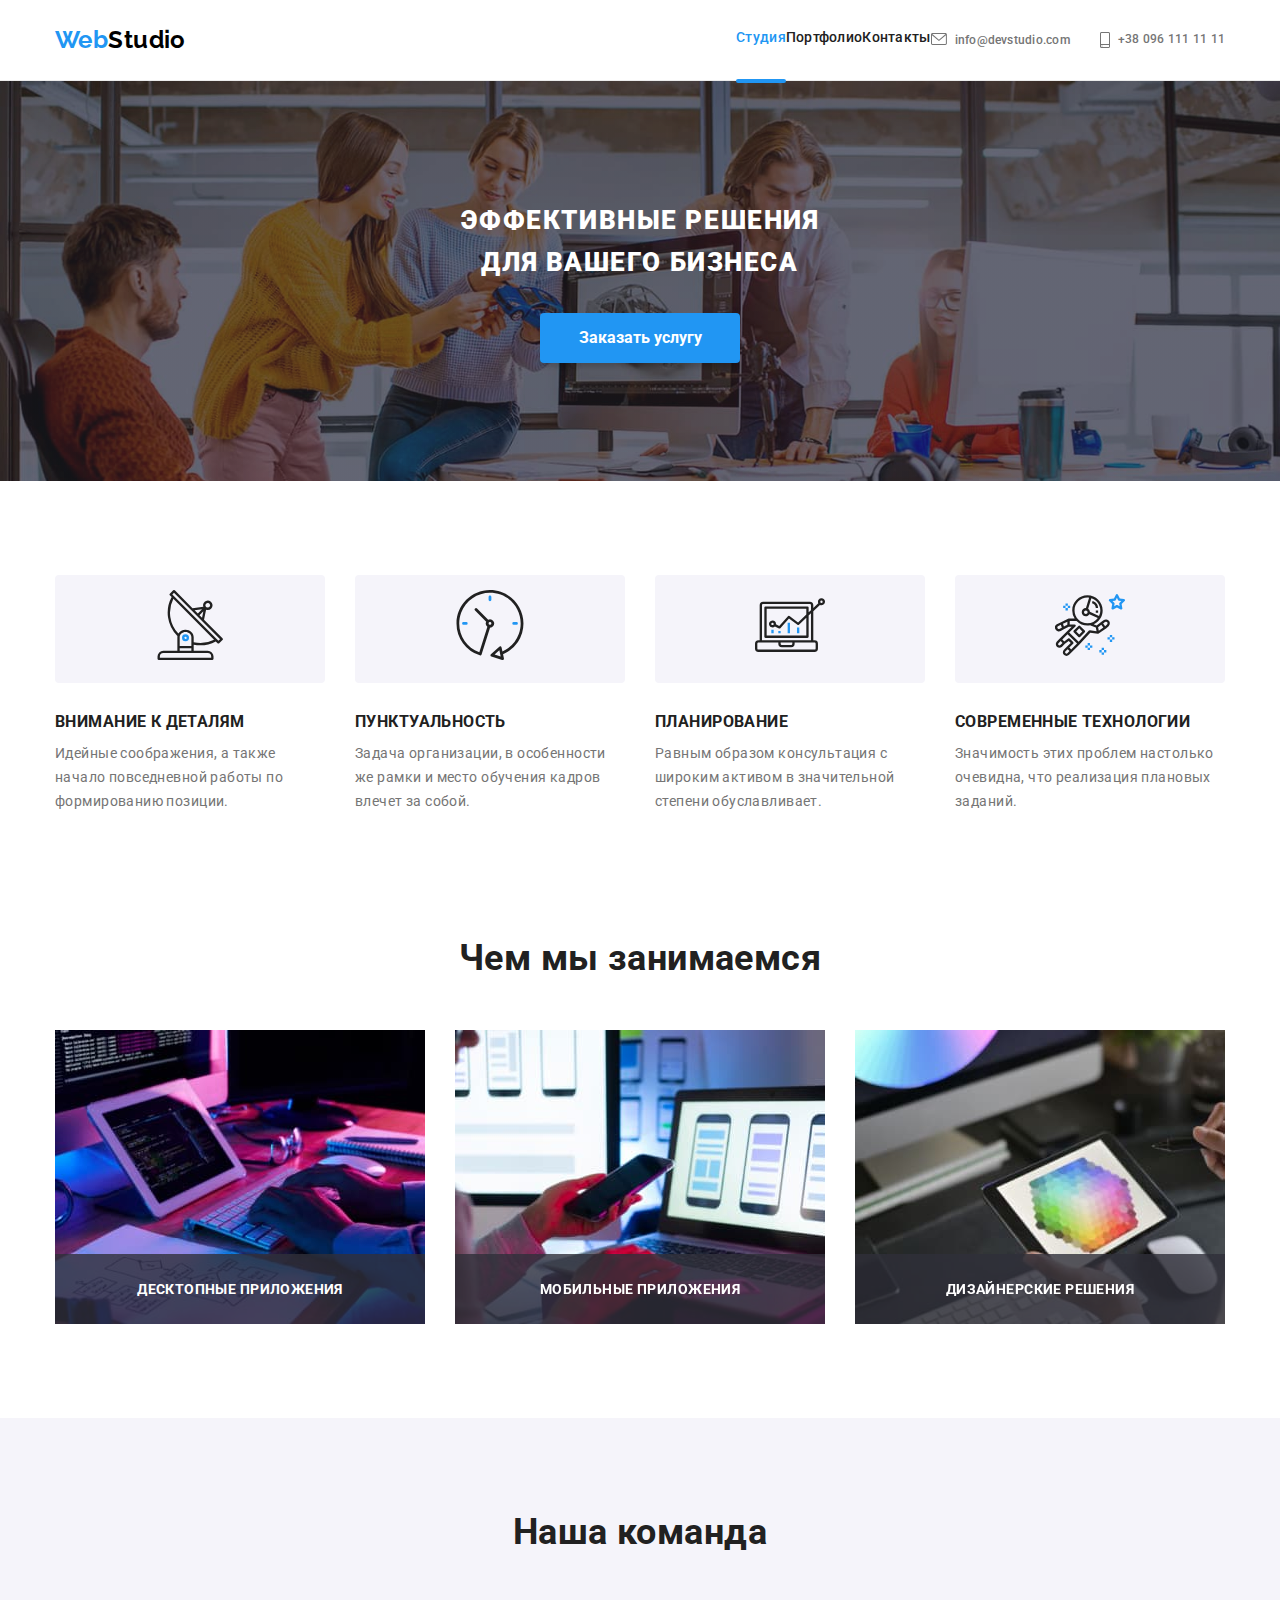
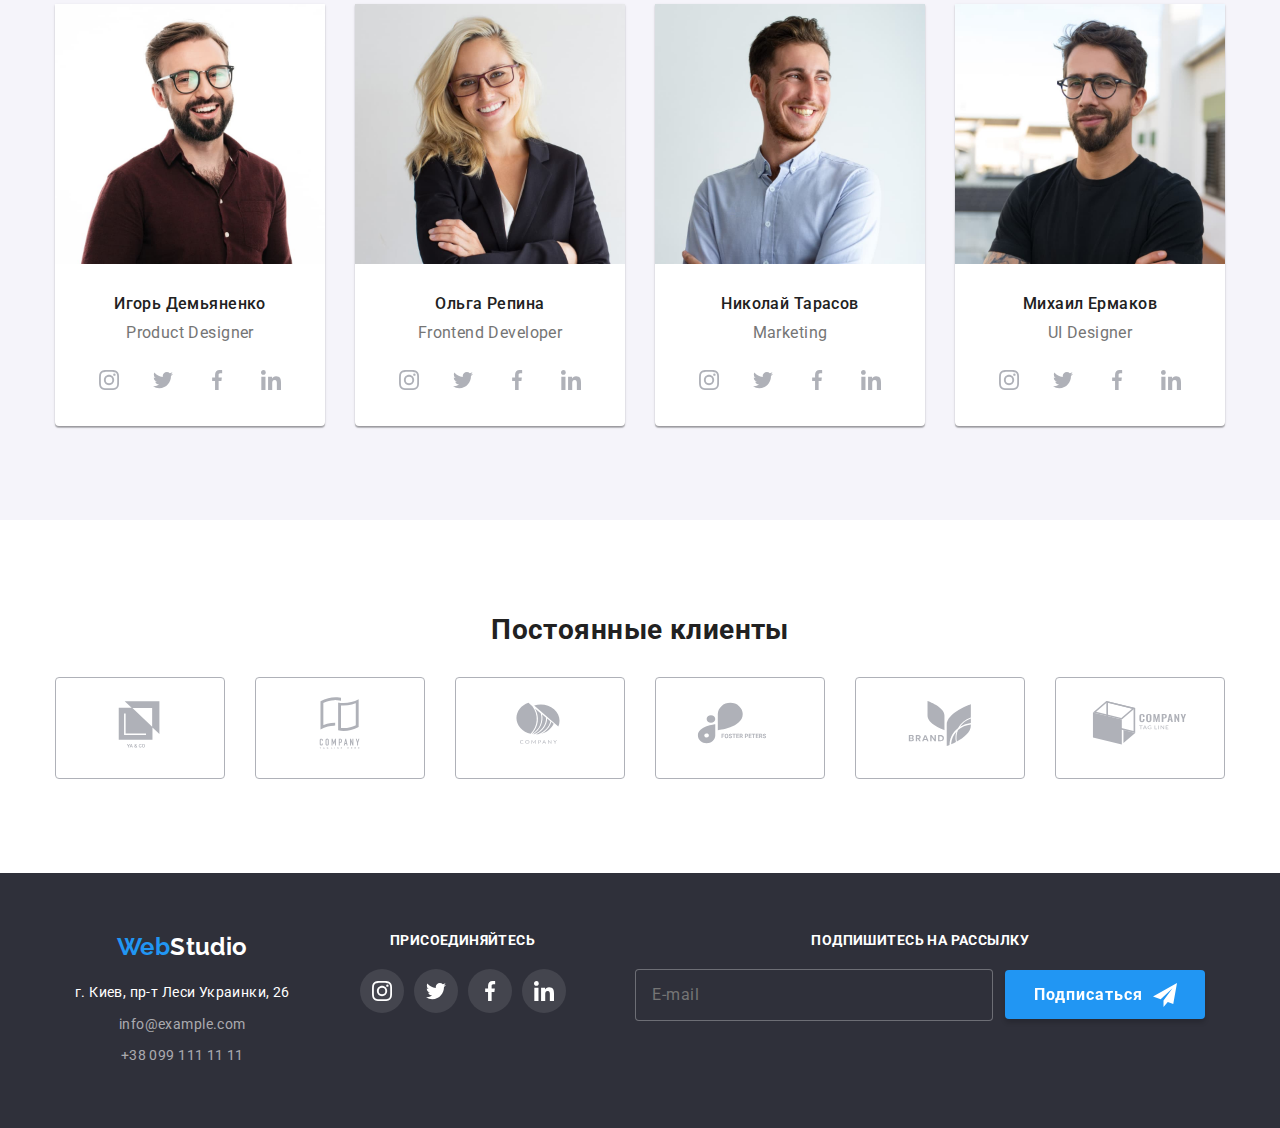
==== commit 0020746f: "add a lot of" ====
--- a/index.html
+++ b/index.html
@@ -8,7 +8,7 @@
     <link rel="stylesheet" href="./css/main.min.css">
 </head>
 <body class="page">
-    <header class="header">
+     <header class="header">
         <div class="container">
             <nav class="nav">
                 <a class="logo link" href="#">
@@ -39,16 +39,17 @@
                     <div class="container-contacts">
                         <ul class="connection-list list">
                             <li class="connection-list__item">
-                                <a class="connection-list__link link" href="mailto:info@devstudio.com">
-                                    <svg width="16" height="12" class="connection-list__icon-mail">
-                                <use href="./images/icons.svg#icon-envelope"></use>
-                            </svg>info@devstudio.com</a>
-                            </li>
-                            <li class="connection-list__item"> 
                                 <a class="connection-list__link link" href="tel:+380961111111">
                                     <svg width="10" height="16" class="connection-list__icon-phone">
                                 <use href="./images/icons.svg#icon-smartphone"></use>
                                 </svg>+38 096 111 11 11</a>
+                            </li>
+                            <li class="connection-list__item"> 
+                                
+                                 <a class="connection-list__link link" href="mailto:info@devstudio.com">
+                                    <svg width="16" height="12" class="connection-list__icon-mail">
+                                <use href="./images/icons.svg#icon-envelope"></use>
+                            </svg>info@devstudio.com</a>
                             </li>
                         </ul>
                     </div>
@@ -84,7 +85,7 @@
         </div>
     </header>
     <main>
-        <div class="container hero-container">
+     <div class="container hero-container">
             <h1 class="hero-container__title">Эффективные решения<br>для вашего бизнеса</h1>
             <button class="hero-container__button" type="button" data-modal-open>Заказать услугу</button>
             <div class="backdrop backdrop--is-hidden" data-modal>
@@ -136,7 +137,7 @@
                 </div> 
             </div>
         </div>
-          <section class="section">
+           <section class="section">
             <div class="container">
                 <h2 hidden>Заголовок</h2>
                 <ul class="instruments list">
@@ -183,25 +184,25 @@
                 </ul>
             </div>
         </section> 
-        <section class="section-work section">
+        <section class="section-work">
             <div class="container">
                 <h2 class="work__title">Чем мы занимаемся</h2>
                 <ul class="work__list list">
                     <li class="work__item">
                         <div class="work__thumb">
-                            <img class="work__list-img" src="./images/img1.jpg" alt="пишем код" width="370">
+                            <img srcset="./images/desctop/laptop.jpg 1x, ./images/desctop/laptop@2x.jpg 2x" class="work__list-img" src="./images/desctop/laptop.jpg " alt="пишем код" width="370">
                             <h3 class="work__title-thumb">Десктопные приложения</h3>
                         </div>
                     </li>
                     <li class="work__item">
                         <div class="work__thumb">
-                        <img class="work__list-img" src="./images/img2.jpg" alt="разрабатываем мобильные приложения" width="370">
+                        <img srcset="./images/desctop/phone.jpg 1x, ./images/desctop/phone@2x.jpg 2x" class="work__list-img" src="./images/desctop/phone.jpg" alt="разрабатываем мобильные приложения" width="370">
                         <h3 class="work__title-thumb">Мобильные приложения</h3>
                         </div>
                     </li>
                     <li class="work__item">
                         <div class="work__thumb">
-                        <img class="work__list-img" src="./images/img3.jpg" alt="делаем оформление сайтов и мобильных приложений" width="370">
+                        <img srcset="./images/desctop/table.jpg 1x, ./images/desctop/table@2x.jpg 2x" class="work__list-img" src="./images/desctop/table.jpg" alt="делаем оформление сайтов и мобильных приложений" width="370">
                         <h3 class="work__title-thumb">Дизайнерские решения</h3>
                         </div>
                     </li>
@@ -213,8 +214,15 @@
                 <h2 class="section-team__title">Наша команда</h2>
                 <ul class="team list">
                     <li class="team__item">
-                         <img class="team__foto" src="./images/igor.jpg" alt="Игорь Демьяненко" width="270"> -->
-                         <h3 class="team__name">Игорь Демьяненко</h3>
+                        <picture>
+                            <source srcset="./images/desctop/igor270.jpg 270w, ./images/desctop/igor270@2x.jpg 540w" type="image/jpeg" media="(min-width: 1200px)" sizes="(min-width: 1200px) 270px, 100vw">
+                            <source srcset="./images/table/igor354.jpg 354w, ./images/table/igor354@2x.jpg 708w" type="image/jpeg" media="(min-width: 768px)" sizes="(min-width:768px) 354px, 100vw">
+                            <source srcset="./images/mobile/igor.jpg 450w, ./images/mobile/igor@2x.jpg 900w" type="image/jpeg" media="(max-width: 767px)" sizes="(max-width:767px) 450px, 100vw">
+                            <img class="team__foto" 
+                            src="/images/mobile/igor.jpg" alt="Игорь Демьяненко">
+                        </picture>
+                        
+                        <h3 class="team__name">Игорь Демьяненко</h3>
                         <p class="team__profession">Product Designer</p>
                         <ul class="social-team list">
                            <li class="social-team__item">
@@ -248,7 +256,13 @@
                        </ul>       
                     </li>
                     <li class="team__item">
-                        <img class="team__foto" src="./images/olga.jpg" alt="Ольга Репина" width="270">
+                        <picture>
+                            <source srcset="./images/desctop/olga270.jpg 270w, ./images/desctop/olga270@2x.jpg 540w" type="image/jpeg" media="(min-width: 1200px)" sizes="(min-width: 1200px) 270px, 100vw">
+                            <source srcset="./images/table/olga354.jpg 354w, ./images/table/olga354@2x.jpg 708w" type="image/jpeg" media="(min-width: 768px)" sizes="(min-width:768px) 354px, 100vw">
+                            <source srcset="./images/mobile/olga.jpg 450w, ./images/mobile/olga@2x.jpg 900w" type="image/jpeg" media="(max-width: 767px)" sizes="(max-width:480px) 450px, 100vw">
+                            <img class="team__foto" 
+                            src="./images/mobile/olga.jpg" alt="Ольга Репина">
+                        </picture>
                         <h3 class="team__name">Ольга Репина</h3>
                         <p class="team__profession">Frontend Developer</p>
                         <ul class="social-team list">
@@ -283,7 +297,13 @@
                        </ul>
                     </li>
                     <li class="team__item">
-                        <img class="team__foto" src="./images/nikolay.jpg" alt="Николай Тарасов" width="270">
+                          <picture>
+                            <source srcset="./images/desctop/nikolay270.jpg 270w, ./images/desctop/nikolay270@2x.jpg 540w" type="image/jpeg" media="(min-width: 1200px)" sizes="(min-width: 1200px) 270px, 100vw">
+                            <source srcset="./images/table/nikolay354.jpg 354w, ./images/table/nikolay354@2x.jpg 708w" type="image/jpeg" media="(min-width: 768px)" sizes="(min-width:768px) 354px, 100vw">
+                            <source srcset="./images/mobile/nikolay.jpg 450w, ./images/mobile/nikolay@2x.jpg 900w" type="image/jpeg" media="(max-width: 767px)" sizes="(max-width:480px) 450px, 100vw">
+                            <img class="team__foto"
+                            src="./images/mobile/nikolay.jpg" alt="Николай Тарасов">
+                          </picture>
                         <h3 class="team__name">Николай Тарасов</h3>
                         <p class="team__profession">Marketing</p>
                         <ul class="social-team list">
@@ -318,7 +338,13 @@
                        </ul>
                     </li>
                     <li class="team__item">
-                        <img class="team__foto" src="./images/misha.jpg" alt="Михаил Ермаков" width="270">
+                        <picture>
+                            <source srcset="./images/desctop/misha270.jpg 270w, ./images/desctop/michail270@2x.jpg 540w" type="image/jpeg" media="(min-width: 1200px)" sizes="(min-width: 1200px) 270px, 100vw">
+                            <source srcset="./images/table/michail354.jpg 354w, ./images/table/michail354@2x.jpg 708w" type="image/jpeg" media="(min-width: 768px)" sizes="(min-width:768px) 354px, 100vw">
+                            <source srcset="./images/mobile/michail.jpg 450w, ./images/mobile/michail@2x.jpg 900w" type="image/jpeg" media="(max-width: 767px)" sizes="(max-width:480px) 450px, 100vw">
+                            <img class="team__foto"
+                            src="./images/mobile/michail.jpg" alt="Михаил Ермаков">
+                        </picture>
                         <h3 class="team__name">Михаил Ермаков</h3>
                         <p class="team__profession">UI Designer</p>
                         <ul class="social-team list">
@@ -405,66 +431,66 @@
             </div>
         </section> 
     </main>
-    <!-- Подвал-->
      <footer> 
-        <section class="nav-footer section">
+        <section class="nav-footer">
             <div class="container nav-footer__container"> 
-                <div class="container-address">
-                    <a class="logo logo--change-color" href="#"><span class="logo__basic-color">Web</span><span class="logo__color-basic-studio--inverse">Studio</span></a>
-                    <address class="address">
-                        <ul class="address-list list">
-                            <li class="address-list__item">
-                                <a class="address-list__contacts address-list__contacts--white-color link"
-                                    href="https://www.google.com.ua/maps/place/%D0%B1%D1%83%D0%BB.+%D0%9B%D0%B5%D1%81%D0%B8+%D0%A3%D0%BA%D1%80%D0%B0%D0%B8%D0%BD%D0%BA%D0%B8,+26,+%D0%9A%D0%B8%D0%B5%D0%B2,+02000/@50.4235356,30.5338797,17z/data=!4m5!3m4!1s0x40d4cf0e033ecbe9:0x57a4dffefec77da0!8m2!3d50.4265807!4d30.5383859?hl=ru"><span class="street">г. Киев, пр-т Леси Украинки, 26</span></a>
-                            </li>
-                            <li class="address-list__item">
-                                <a class="address-list__contacts link" href="mailto:info@example.com">info@example.com</a>
-                            </li>
-                            <li class="address-list__item">
-                                <a class="address-list__contacts link" href="tel:380991111111">+38 099 111 11 11</a>
+                    <div class="container-address">
+                        <a class="logo logo--change-color link" href="#"><span class="logo__basic-color">Web</span><span class="logo__color-basic-studio--inverse">Studio</span></a>
+                        <address class="address">
+                            <ul class="address-list list">
+                                <li class="address-list__item">
+                                    <a class="address-list__contacts address-list__contacts--white-color link"
+                                        href="https://www.google.com.ua/maps/place/%D0%B1%D1%83%D0%BB.+%D0%9B%D0%B5%D1%81%D0%B8+%D0%A3%D0%BA%D1%80%D0%B0%D0%B8%D0%BD%D0%BA%D0%B8,+26,+%D0%9A%D0%B8%D0%B5%D0%B2,+02000/@50.4235356,30.5338797,17z/data=!4m5!3m4!1s0x40d4cf0e033ecbe9:0x57a4dffefec77da0!8m2!3d50.4265807!4d30.5383859?hl=ru"><span class="street">г. Киев, пр-т Леси Украинки, 26</span></a>
+                                </li>
+                                <li class="address-list__item">
+                                    <a class="address-list__contacts link" href="mailto:info@example.com">info@example.com</a>
+                                </li>
+                                <li class="address-list__item">
+                                    <a class="address-list__contacts link" href="tel:380991111111">+38 099 111 11 11</a>
+                                </li>
+                            </ul>
+                        </address>
+                    </div>
+                    <div class="invitation">
+                        <h2 class="invitation__title">Присоединяйтесь</h2>
+                        <ul class="social-list list">
+                            <li class="social-list__item">
+                                <a href="#" class="social-list__link link" aria-label="Instagram">
+                                    <svg width="20" height="20">
+                                        <use href="./images/icons.svg#icon-instagram"></use>
+                                    </svg>
+                                </a>
+                            </li>
+                            <li class="social-list__item">
+                                <a href="#" class="social-list__link link" aria-label="Twitter">
+                                    <svg width="20" height="20">
+                                        <use href="./images/icons.svg#icon-twitter"></use>
+                                    </svg>
+                                </a>
+                            </li>
+                            <li class="social-list__item">
+                                <a href="#" class="social-list__link link" aria-label="Facebook">
+                                    <svg width="20" height="20">
+                                        <use href="./images/icons.svg#icon-facebook"></use>
+                                    </svg>
+                            </a>
+                            </li>
+                                <li class="social-list__item">
+                                    <a href="#" class="social-list__link link" aria-label="Linkedin">
+                                    <svg width="20" height="20">
+                                        <use href="./images/icons.svg#icon-linkedin"></use>
+                                    </svg>
+                                </a>
                             </li>
                         </ul>
-                    </address>
-                </div>
-                <div class="invitation">
-                    <h2 class="invitation__title">Присоединяйтесь</h2>
-                    <ul class="social-list list">
-                        <li class="social-list__item">
-                            <a href="#" class="social-list__link link" aria-label="Instagram">
-                                <svg width="20" height="20">
-                                    <use href="./images/icons.svg#icon-instagram"></use>
-                                </svg>
-                            </a>
-                        </li>
-                        <li class="social-list__item">
-                            <a href="#" class="social-list__link link" aria-label="Twitter">
-                                <svg width="20" height="20">
-                                    <use href="./images/icons.svg#icon-twitter"></use>
-                                </svg>
-                            </a>
-                        </li>
-                        <li class="social-list__item">
-                            <a href="#" class="social-list__link link" aria-label="Facebook">
-                                <svg width="20" height="20">
-                                    <use href="./images/icons.svg#icon-facebook"></use>
-                                </svg>
-                        </a>
-                        </li>
-                            <li class="social-list__item">
-                                <a href="#" class="social-list__link link" aria-label="Linkedin">
-                                <svg width="20" height="20">
-                                    <use href="./images/icons.svg#icon-linkedin"></use>
-                                </svg>
-                            </a>
-                        </li>
-                    </ul>
-                </div>
-                <form class="form">
+                    </div>
+                    <form class="form">
                     <p class="form__title">Подпишитесь на рассылку</p>
                     <div class="form-container">
                     <label class="form__label-box">
-                    <input class="form__input"
-                     type="email" name="email" placeholder="E-mail"></label>
+                        <input class="form__input"
+                     type="email" name="email" placeholder="E-mail">
+                    </label>
                     <button type="submit" class="form__submit">Подписаться
                         <svg class="form__icon" width="24" height="24">
                             <use href='./images/send.svg#icon-send'></use>
--- a/css/main.min.css
+++ b/css/main.min.css
@@ -4,5 +4,5 @@
  Consolas,  'Liberation Mono',  Menlo,- monospace;font-size:1em}small{font-size:80%}sub,sup{font-size:75%;line-height:0;position:relative;vertical-align:baseline}sub{bottom:-0.25em}sup{top:-0.5em}table{text-indent:0;border-color:inherit}button,input,optgroup,select,textarea{font-family:inherit;font-size:100%;line-height:1.15;margin:0}button,select{text-transform:none}button,[type='button'],[type='reset'],[type='submit']{-webkit-appearance:button}::-moz-focus-inner{border-style:none;padding:0}:-moz-focusring{outline:1px dotted ButtonText}:-moz-ui-invalid{box-shadow:none}legend{padding:0}progress{vertical-align:baseline}::-webkit-inner-spin-button,::-webkit-outer-spin-button{height:auto}[type='search']{-webkit-appearance:textfield;outline-offset:-2px}::-webkit-search-decoration{-webkit-appearance:none}::-webkit-file-upload-button{-webkit-appearance:button;font:inherit}summary{display:list-item}.page{color:var(--primery-text-color);background-color:var(--primery-bg-color);font-family:roboto, sans-serif;letter-spacing:0.03em;font-size:14px;line-height:1.714;overflow-x:hidden}.container{padding-right:15px;padding-left:15px;margin:0 auto}@media screen and (max-width: 480px){.container{width:480px}}@media screen and (min-width: 768px){.container{width:768px}}@media screen and (min-width: 1200px){.container{width:1200px}}.link{text-decoration:none}h1,h2,h3,h4,h5,h6,ul{margin-top:0;margin-bottom:0;padding-left:0}.list{list-style:none}.section{padding:60px 0}.instruments,.work,.example-work{background:var(--primery-bg-color)}.header{position:relative;border-bottom:1px solid #ECECEC}@media screen and (max-width: 480px){.header{width:480px}}.header .nav{display:-webkit-box;display:-webkit-flex;display:-ms-flexbox;display:flex;-webkit-box-pack:justify;-webkit-justify-content:space-between;-ms-flex-pack:justify;justify-content:space-between;-webkit-box-align:center;-webkit-align-items:center;-ms-flex-align:center;align-items:center;min-height:60px}.header .menu-button{display:-webkit-inline-box;display:-webkit-inline-flex;display:-ms-inline-flexbox;display:inline-flex;border:none;padding:0;margin:0;background-color:transparent;z-index:3}@media screen and (min-width: 768px){.header .menu-button{display:none}}@media screen and (max-width: 767px){.header .menu-container{display:none;position:absolute;top:0;left:0;width:100%;height:796px;padding:48px 48px 48px 40px;background-color:var(--primery-bg-color);z-index:2}.header .menu-container.is-open{display:block}}.header .menu-button .icon-cross{display:none}.header .menu-button.is-open .icon-cross{display:block}.header .menu-button.is-open .icon-menu{display:none}.logo{display:inline-block;font-family:Raleway, sans-serif;font-weight:700;font-size:24px;line-height:1.166}.logo .logo__basic-color{color:var(--accent-color)}.logo .logo__color-basic-studio{color:#000000}.nav-header{display:block;margin-bottom:302px}.nav-header__item:not(:last-child){margin-bottom:32px}.nav-header .nav-header__link{color:inherit;font-weight:500;font-size:40px;line-height:1.175;text-align:center;letter-spacing:0.02em;-webkit-transition:color var(--time-transition) var(--cubic);-o-transition:color var(--time-transition) var(--cubic);transition:color var(--time-transition) var(--cubic)}.nav-header .nav-header__link:hover,.nav-header .nav-header__link:focus{color:var(--accent-color)}.nav-header .nav-header__link--active{color:var(--accent-color)}.nav-header::after{content:"";display:none;position:relative;width:100%;height:4px;top:29px;background-color:var(--accent-color);-webkit-border-radius:2px;border-radius:2px}.social-menu__list{display:-webkit-box;display:-webkit-flex;display:-ms-flexbox;display:flex}@media screen and (min-width: 768px){.social-menu__list{display:none}}.social-menu__link{margin-right:20px;font-weight:500;font-size:18px;line-height:1.22;letter-spacing:0.02em;color:var(--accent-color)}.social-menu__link:after{content:"";position:relative;right:-10px;bottom:0;width:22px;color:inherit;border:1px solid rgba(33,33,33,0.2);-webkit-transform:rotate(90deg);-ms-transform:rotate(90deg);transform:rotate(90deg)}.container-contacts{display:block;margin-bottom:64px}.connection-list__item:not(:last-child){margin-bottom:32px}.connection-list .connection-list__icon-mail,.connection-list .connection-list__icon-phone{display:none;-webkit-transition:fill var(--time-transition) var(--cubic);-o-transition:fill var(--time-transition) var(--cubic);transition:fill var(--time-transition) var(--cubic)}.connection-list .connection-list__link{color:var(--secondary-text-color);font-weight:500;font-size:34px;line-height:1.176;letter-spacing:0.02em;-webkit-transition:color var(--time-transition) var(--cubic);-o-transition:color var(--time-transition) var(--cubic);transition:color var(--time-transition) var(--cubic)}.connection-list .connection-list__link:hover,.connection-list .connection-list__link:focus{color:var(--accent-color)}.connection-list .connection-list__link:hover .connection-list__icon-mail,.connection-list .connection-list__link:focus .connection-list__icon-mail,.connection-list .connection-list__link:hover .connection-list__icon-phone,.connection-list .connection-list__link:focus .connection-list__icon-phone{fill:var(--accent-color)}.hero-container{width:480px;background-color:#C4C4C4;background-image:-webkit-gradient(linear, left top, left bottom, from(rgba(47,48,58,0.4)), to(rgba(47,48,58,0.4))),url(../images/bg-hero.jpg);background-image:-webkit-linear-gradient(rgba(47,48,58,0.4), rgba(47,48,58,0.4)),url(../images/bg-hero.jpg);background-image:-o-linear-gradient(rgba(47,48,58,0.4), rgba(47,48,58,0.4)),url(../images/bg-hero.jpg);background-image:linear-gradient(rgba(47,48,58,0.4), rgba(47,48,58,0.4)),url(../images/bg-hero.jpg);-webkit-background-size:cover;background-size:cover;text-align:center;padding:118px 60px}.hero-container .hero-container__title{margin-bottom:30px;color:var(--color-hero);font-weight:900;font-size:26px;line-height:1.62;letter-spacing:0.06em;text-transform:uppercase}.hero-container .hero-container__button,.hero-container .modal-submit{background-color:var(--accent-color);color:var(--color-button);width:200px;margin-bottom:0px;padding:10px 32px;cursor:pointer;font-weight:700;font-size:16px;line-height:1.875;-webkit-box-shadow:0px 4px 4px rgba(0,0,0,0.15);box-shadow:0px 4px 4px rgba(0,0,0,0.15);-webkit-border-radius:4px;border-radius:4px;border:none}.backdrop{position:fixed;top:0;left:0;width:100%;height:100%;padding:93px 15px 94px 15px;background-color:rgba(0,0,0,0.2);opacity:1;-webkit-transition:opacity var(--time-transition) var(--cubic);-o-transition:opacity var(--time-transition) var(--cubic);transition:opacity var(--time-transition) var(--cubic);overflow-y:scroll}.backdrop--is-hidden{opacity:0;pointer-events:none}.backdrop--is-hidden .modal{-webkit-transform:scale(0.5);-ms-transform:scale(0.5);transform:scale(0.5)}.modal{-webkit-transform:scale(1);-ms-transform:scale(1);transform:scale(1);-webkit-transition:-webkit-transform var(--time-transition) var(--cubic);transition:-webkit-transform var(--time-transition) var(--cubic);-o-transition:transform var(--time-transition) var(--cubic);transition:transform var(--time-transition) var(--cubic);transition:transform var(--time-transition) var(--cubic), -webkit-transform var(--time-transition) var(--cubic);padding:40px;background-color:#fff;-webkit-box-shadow:0px 1px 3px rgba(0,0,0,0.12),0px 1px 1px rgba(0,0,0,0.14),0px 2px 1px rgba(0,0,0,0.2);box-shadow:0px 1px 3px rgba(0,0,0,0.12),0px 1px 1px rgba(0,0,0,0.14),0px 2px 1px rgba(0,0,0,0.2);-webkit-border-radius:4px;border-radius:4px}@media screen and (min-width: 1200px){.modal{position:absolute;top:50%;left:50%;-webkit-transform:translate(-50%, -50%);-ms-transform:translate(-50%, -50%);transform:translate(-50%, -50%);width:528px;min-width:581px}}.modal .modal__close{position:absolute;top:8px;right:8px;width:30px;height:30px;background:#FFFFFF;border:1px solid rgba(0,0,0,0.1);-webkit-box-sizing:border-box;box-sizing:border-box;-webkit-border-radius:50%;border-radius:50%}.modal .modal__icon{position:absolute;width:50%;height:50%;-webkit-transform:translate(-50%, -50%);-ms-transform:translate(-50%, -50%);transform:translate(-50%, -50%);fill:#000000;cursor:pointer}.modal .modal__title{font-weight:bold;font-size:20px;line-height:1.15;margin:0 0 12px 0}.modal .modal-submit{margin-bottom:40px}.modal-container{position:relative}.modal-container .modal-container__field{display:block;text-align:start;font-size:12px;line-height:1,166;letter-spacing:0.01em;color:var(--secondary-text-color);margin-bottom:10px}.modal-container .modal-container__field--check:checked ~ .modal-container__checkbox-icon{background-image:url(../images/iconcheck.svg);-webkit-background-size:contain;background-size:contain;background-repeat:no-repeat;background-position:center;background-color:var(--accent-color);border-color:var(--accent-color);-webkit-background-clip:border-box;background-clip:border-box}.modal-container .modal-container__form,.modal-container .modal-container__comments{width:100%;height:40px;border:1px solid rgba(164,148,148,0.2);-webkit-border-radius:4px;border-radius:4px;margin-top:4px;padding-left:42px;outline:none;-webkit-transition:border var(--time-transition) var(--cubic);-o-transition:border var(--time-transition) var(--cubic);transition:border var(--time-transition) var(--cubic)}.modal-container .modal-container__comments{width:370px;height:120px;padding:12px 16px;margin-bottom:20px;resize:none}.modal-container .modal-container__icon{position:absolute;top:50%;left:12px;fill:var(--primery-text-color);-webkit-transition:fill var(--time-transition) var(--cubic);-o-transition:fill var(--time-transition) var(--cubic);transition:fill var(--time-transition) var(--cubic)}.modal-container:focus-within .modal-container__icon{fill:var(--accent-color)}.modal-container:focus-within .modal-container__form,.modal-container:focus-within .modal-container__comments{border:1px solid #2196F3;-webkit-border-radius:4px;border-radius:4px}.modal-container .modal-container__checkbox{position:relative;display:-webkit-box;display:-webkit-flex;display:-ms-flexbox;display:flex;-webkit-box-align:center;-webkit-align-items:center;-ms-flex-align:center;align-items:center;-webkit-box-pack:center;-webkit-justify-content:center;-ms-flex-pack:center;justify-content:center;margin:0 auto;font-size:12px;line-height:1.166;color:var(--secondary-text-color);padding-left:20px;margin-bottom:31px}.modal-container .modal-container__checkbox-icon{position:absolute;left:10px;width:16px;height:15px;background:#FFFFFF;cursor:pointer;border:2px solid var(--primery-text-color);-webkit-box-shadow:0px 1px 3px rgba(0,0,0,0.12),0px 1px 1px rgba(0,0,0,0.14),0px 2px 1px rgba(0,0,0,0.2);box-shadow:0px 1px 3px rgba(0,0,0,0.12),0px 1px 1px rgba(0,0,0,0.14),0px 2px 1px rgba(0,0,0,0.2);-webkit-border-radius:4px;border-radius:4px;-webkit-transition:background-color var(--cubic) var(--time-transition),border-color var(--cubic) var(--time-transition),-webkit-background-clip var(--cubic) var(--time-transition);transition:background-color var(--cubic) var(--time-transition),border-color var(--cubic) var(--time-transition),-webkit-background-clip var(--cubic) var(--time-transition);-o-transition:background-color var(--cubic) var(--time-transition),border-color var(--cubic) var(--time-transition),background-clip var(--cubic) var(--time-transition);transition:background-color var(--cubic) var(--time-transition),border-color var(--cubic) var(--time-transition),background-clip var(--cubic) var(--time-transition);transition:background-color var(--cubic) var(--time-transition),border-color var(--cubic) var(--time-transition),background-clip var(--cubic) var(--time-transition),-webkit-background-clip var(--cubic) var(--time-transition)}.modal-container .modal-container__form-link{color:var(--accent-color);margin-left:5px}.modal-container .visually-hidden{position:absolute;width:1px;height:1px;margin:-1px;padding:0;overflow:hidden;border:0;clip:rect(0 0 0 0)}.instruments .icon-container{text-align:center;margin-bottom:30px;padding:15px 0;background-color:var(--bg-color-instruments);-webkit-border-radius:4px;border-radius:4px}.instruments .instruments__title{margin-bottom:10px;font-weight:bold;line-height:1.142;text-align:center;text-transform:uppercase}.instruments .instruments__text{margin:0;font-size:14px;line-height:1.71;color:var(--secondary-text-color)}.instruments .instruments__item{padding-bottom:30px}.instruments .instruments__item:last-child{padding-bottom:0}@media screen and (max-width: 480px){.section-team{width:480px;background-color:#f5f4fa}}.section-team .section-team__title{font-weight:700;font-size:36px;line-height:1.166;text-align:center;margin-bottom:50px}.section-team .team__item{display:block;text-align:center;background-color:var(--primery-bg-color);-webkit-box-shadow:0px 1px 3px rgba(0,0,0,0.12),0px 1px 1px rgba(0,0,0,0.14),0px 2px 1px rgba(0,0,0,0.2);box-shadow:0px 1px 3px rgba(0,0,0,0.12),0px 1px 1px rgba(0,0,0,0.14),0px 2px 1px rgba(0,0,0,0.2);-webkit-border-radius:0px 0px 4px 4px;border-radius:0px 0px 4px 4px}.section-team .team__item:not(:last-child){margin-bottom:30px}.section-team .team__name{font-weight:500;font-size:16px;line-height:1.187;text-align:center;margin-bottom:10px}.section-team .team__profession{color:var(--secondary-text-color);font-weight:normal;font-size:16px;line-height:1.187;margin:0 0 16px 0}.section-team .team__foto{width:450px;display:block;margin-bottom:30px}.section-work{display:none}@media screen and (min-width: 1200px){.section-work{display:block}}.section-work .work__title{font-weight:700;font-size:36px;line-height:1.166}.section-work .work__title-thumb{background:rgba(47,48,58,0.8);font-weight:bold;font-size:14px;line-height:1.142;text-align:center;letter-spacing:0.03em;text-transform:uppercase;color:#ffffff}.social-team{display:-webkit-box;display:-webkit-flex;display:-ms-flexbox;display:flex;-webkit-box-pack:center;-webkit-justify-content:center;-ms-flex-pack:center;justify-content:center;-webkit-box-align:center;-webkit-align-items:center;-ms-flex-align:center;align-items:center}.social-team .social-team__item{width:44px;height:44px;margin-bottom:24px}.social-team .social-team__icon{background-position:center;fill:currentColor;-webkit-transition:fill var(--time-transition) var(--cubic);-o-transition:fill var(--time-transition) var(--cubic);transition:fill var(--time-transition) var(--cubic)}.social-team .social-team__link{display:-webkit-inline-box;display:-webkit-inline-flex;display:-ms-inline-flexbox;display:inline-flex;-webkit-box-pack:center;-webkit-justify-content:center;-ms-flex-pack:center;justify-content:center;-webkit-box-align:center;-webkit-align-items:center;-ms-flex-align:center;align-items:center;-webkit-border-radius:50%;border-radius:50%;width:100%;height:100%;color:var(--color-icon);-webkit-transition:background-color var(--time-transition) var(--cubic);-o-transition:background-color var(--time-transition) var(--cubic);transition:background-color var(--time-transition) var(--cubic)}.social-team .social-team__link:hover,.social-team .social-team__link:focus{background-color:var(--accent-color)}.social-team .social-team__link:hover .social-team__icon,.social-team .social-team__link:focus .social-team__icon{fill:#fff}.social-team .social-team__item:not(:first-child){margin-left:10px}.section__title{margin-bottom:30px;font-weight:bold;font-size:28px;line-height:1.178;text-align:center;color:var(--primery-text-color)}.customers-list{display:-webkit-box;display:-webkit-flex;display:-ms-flexbox;display:flex;-webkit-flex-wrap:wrap;-ms-flex-wrap:wrap;flex-wrap:wrap;margin:-15px}.customers-list__item{display:-webkit-box;display:-webkit-flex;display:-ms-flexbox;display:flex;-webkit-box-pack:center;-webkit-justify-content:center;-ms-flex-pack:center;justify-content:center;-webkit-box-align:center;-webkit-align-items:center;-ms-flex-align:center;align-items:center;margin:15px;padding:16px 0;-webkit-flex-basis:-webkit-calc((100% - 4 * 15px) / 2);-ms-flex-preferred-size:calc((100% - 4 * 15px) / 2);flex-basis:calc((100% - 4 * 15px) / 2);border:1px solid #AFB1B8;-webkit-border-radius:4px;border-radius:4px;-webkit-transition:border-color var(--time-transition) var(--cubic);-o-transition:border-color var(--time-transition) var(--cubic);transition:border-color var(--time-transition) var(--cubic)}@media screen and (min-width: 768px){.customers-list__item{-webkit-flex-basis:-webkit-calc((100% - 6 * 15px) / 3);-ms-flex-preferred-size:calc((100% - 6 * 15px) / 3);flex-basis:calc((100% - 6 * 15px) / 3)}}.customers-list__item:nth-last-child(-n+2){margin-bottom:0px}.customers-list__item:hover,.customers-list__item:focus{border-color:var(--accent-color)}.customers-list__item .customers-list__link{color:var(--color-icon)}.customers-list__item .customers-list__icon{fill:currentColor;-webkit-transition:fill var(--time-transition) var(--cubic);-o-transition:fill var(--time-transition) var(--cubic);transition:fill var(--time-transition) var(--cubic)}.customers-list__item:hover .customers-list__icon,.customers-list__item:focus .customers-list__icon{fill:var(--accent-color)}.examples-work{margin:-8px}.examples-list{display:-webkit-box;display:-webkit-flex;display:-ms-flexbox;display:flex;-webkit-flex-wrap:wrap;-ms-flex-wrap:wrap;flex-wrap:wrap;margin-bottom:40px}.examples-list .examples-list__item{margin:8px}.examples-list .examples-list__button{color:var(--primery-text-color);background-color:var(--buttom-bg-color-potfolio);font-weight:500;font-size:16px;line-height:1.62;text-align:center;cursor:pointer;border:none;-webkit-border-radius:4px;border-radius:4px;padding:6px 22px;-webkit-transition:background-color var(--time-transition) var(--cubic),color var(--time-transition) var(--cubic),-webkit-box-shadow var(--time-transition) var(--cubic);transition:background-color var(--time-transition) var(--cubic),color var(--time-transition) var(--cubic),-webkit-box-shadow var(--time-transition) var(--cubic);-o-transition:background-color var(--time-transition) var(--cubic),color var(--time-transition) var(--cubic),box-shadow var(--time-transition) var(--cubic);transition:background-color var(--time-transition) var(--cubic),color var(--time-transition) var(--cubic),box-shadow var(--time-transition) var(--cubic);transition:background-color var(--time-transition) var(--cubic),color var(--time-transition) var(--cubic),box-shadow var(--time-transition) var(--cubic),-webkit-box-shadow var(--time-transition) var(--cubic)}.examples-list .examples-list__button:hover,.examples-list .examples-list__button:focus{background-color:var(--accent-color);color:var(--color-button);-webkit-box-shadow:0px 3px 1px rgba(0,0,0,0.1),0px 1px 2px rgba(0,0,0,0.08),0px 2px 2px rgba(0,0,0,0.12);box-shadow:0px 3px 1px rgba(0,0,0,0.1),0px 1px 2px rgba(0,0,0,0.08),0px 2px 2px rgba(0,0,0,0.12)}.works .works__item{-webkit-box-sizing:border-box;box-sizing:border-box;margin-bottom:30px}.works .works__link{display:block;text-decoration:none;color:var(--primery-text-color);-webkit-transition:-webkit-box-shadow var(--time-transition) var(--cubic);transition:-webkit-box-shadow var(--time-transition) var(--cubic);-o-transition:box-shadow var(--time-transition) var(--cubic);transition:box-shadow var(--time-transition) var(--cubic);transition:box-shadow var(--time-transition) var(--cubic), -webkit-box-shadow var(--time-transition) var(--cubic)}.works .works__link:hover{-webkit-box-shadow:0px 1px 1px rgba(0,0,0,0.12),0px 4px 4px rgba(0,0,0,0.06),1px 4px 6px rgba(0,0,0,0.16);box-shadow:0px 1px 1px rgba(0,0,0,0.12),0px 4px 4px rgba(0,0,0,0.06),1px 4px 6px rgba(0,0,0,0.16)}.card-thumb{position:relative;overflow:hidden}.card-thumb .card-thumb__img{display:block}.card-thumb .card-thumb__overlay{position:absolute;top:0;left:0;width:100%;height:100%;padding:63px 24px 63px 24px;font-size:18px;line-height:1.56;letter-spacing:0.03em;color:#FFFFFF;opacity:0;background-color:rgba(33,150,243,0.9);-webkit-transform:translateY(100%);-ms-transform:translateY(100%);transform:translateY(100%);-webkit-transition:opacity var(--time-transition) var(--cubic),-webkit-transform var(--time-transition) var(--cubic);transition:opacity var(--time-transition) var(--cubic),-webkit-transform var(--time-transition) var(--cubic);-o-transition:opacity var(--time-transition) var(--cubic),transform var(--time-transition) var(--cubic);transition:opacity var(--time-transition) var(--cubic),transform var(--time-transition) var(--cubic);transition:opacity var(--time-transition) var(--cubic),transform var(--time-transition) var(--cubic),-webkit-transform var(--time-transition) var(--cubic)}.card-thumb .card-thumb__info-text{margin:0 0}.card-thumb__meta{border:1px solid #EEEEEE;padding:20px 24px;-webkit-box-shadow:0px 1px 1px rgba(0,0,0,0.12),0;box-shadow:0px 1px 1px rgba(0,0,0,0.12),0}.card-thumb__meta .card-thumb__name{font-weight:700;font-size:18px;line-height:2;letter-spacing:0.06em;margin-bottom:4px}.card-thumb__meta .card-thumb__category{color:var(--secondary-text-color);font-size:16px;line-height:1.87;letter-spacing:0.03em;margin-bottom:0;margin-top:0}.works__link:hover .card-thumb__overlay,.works__link:focus .card-thumb__overlay{opacity:1;-webkit-transform:translateY(0);-ms-transform:translateY(0);transform:translateY(0)}@media screen and (max-width: 480px){.nav-footer{width:480px;background-color:var(--secondary-bg-color)}}.container-address{text-align:center;margin-bottom:60px}.address-list__item:not(:last-child){margin-bottom:8px}.address-list__contacts{color:rgba(255,255,255,0.6);font-style:normal;font-weight:400;color:#ffffff99;-webkit-transition:color 250ms cubic-bezier(0.4, 0, 0.2, 1);-o-transition:color 250ms cubic-bezier(0.4, 0, 0.2, 1);transition:color 250ms cubic-bezier(0.4, 0, 0.2, 1)}.address-list__contacts:hover,.address-list__contacts:focus{color:var(--accent-color)}.address-list__contacts--white-color{color:#ffffff}.logo--change-color{display:inline-block;margin-bottom:20px}.logo__color-basic-studio--inverse{color:#ffffff}.invitation{text-align:center;margin-bottom:60px}.invitation .invitation__title{margin-bottom:20px;font-size:14px;letter-spacing:0.03em;font-weight:700;line-height:1.14;text-transform:uppercase;color:#FFFFFF}.social-list{display:-webkit-box;display:-webkit-flex;display:-ms-flexbox;display:flex;-webkit-box-pack:center;-webkit-justify-content:center;-ms-flex-pack:center;justify-content:center}.social-list .social-list__item{width:44px;height:44px;-webkit-border-radius:50%;border-radius:50%;background-color:rgba(255,255,255,0.1);-webkit-transition:background-color var(--time-transition) var(--cubic);-o-transition:background-color var(--time-transition) var(--cubic);transition:background-color var(--time-transition) var(--cubic)}.social-list .social-list__item:hover,.social-list .social-list__item:focus{background-color:var(--accent-color)}.social-list .social-list__item:not(:last-child){margin-right:10px}.social-list .social-list__link{display:block;width:100%;height:100%;padding:12px;fill:#ffffff}.form{text-align:center}.form .form__title{margin:0 0 20px 0;font-size:14px;font-weight:700;line-height:1.14;text-transform:uppercase;color:#FFFFFF}.form .form-container{margin-top:20px}.form .form__input{width:100%;margin-bottom:20px;padding:15px 0 15px 16px;-webkit-box-sizing:border-box;box-sizing:border-box;border:1px solid rgba(255,255,255,0.3);-webkit-border-radius:4px;border-radius:4px;font-size:16px;line-height:1.25;letter-spacing:0.03em;background:#2F303A;color:rgba(255,255,255,0.6)}.form .form__submit{position:relative;width:200px;font-weight:700;font-size:16px;line-height:1.87;letter-spacing:0.06em;padding:10px 62px 10px 29px;background:var(--accent-color);-webkit-box-shadow:0px 4px 4px rgba(0,0,0,0.15);box-shadow:0px 4px 4px rgba(0,0,0,0.15);border:none;-webkit-border-radius:4px;border-radius:4px;cursor:pointer;color:#FFFFFF}.form .form__icon{display:block;position:absolute;top:13px;right:28px;fill:#ffffff}
+ monospace;font-size:1em}small{font-size:80%}sub,sup{font-size:75%;line-height:0;position:relative;vertical-align:baseline}sub{bottom:-0.25em}sup{top:-0.5em}table{text-indent:0;border-color:inherit}button,input,optgroup,select,textarea{font-family:inherit;font-size:100%;line-height:1.15;margin:0}button,select{text-transform:none}button,[type='button'],[type='reset'],[type='submit']{-webkit-appearance:button}::-moz-focus-inner{border-style:none;padding:0}:-moz-focusring{outline:1px dotted ButtonText}:-moz-ui-invalid{box-shadow:none}legend{padding:0}progress{vertical-align:baseline}::-webkit-inner-spin-button,::-webkit-outer-spin-button{height:auto}[type='search']{-webkit-appearance:textfield;outline-offset:-2px}::-webkit-search-decoration{-webkit-appearance:none}::-webkit-file-upload-button{-webkit-appearance:button;font:inherit}summary{display:list-item}.page{color:var(--primery-text-color);background-color:var(--primery-bg-color);font-family:roboto, sans-serif;letter-spacing:0.03em;font-size:14px;line-height:1.714;overflow-x:hidden}.container{padding-right:15px;padding-left:15px;margin:0 auto;width:100%}@media screen and (max-width: 767px){.container{width:480px}}@media screen and (min-width: 768px){.container{width:768px}}@media screen and (min-width: 1200px){.container{width:1200px}}.link{text-decoration:none}h1,h2,h3,h4,h5,h6,ul{margin-top:0;margin-bottom:0;padding-left:0}.list{list-style:none}.section{padding:60px 0}@media screen and (min-width: 1200px){.section{padding:94px 0}}.instruments,.work,.example-work{background:var(--primery-bg-color)}img{display:block;max-width:100%;height:auto}.header{position:relative;border-bottom:1px solid #ECECEC}@media screen and (max-width: 480px){.header{width:480px}}.header .nav{display:-webkit-box;display:-webkit-flex;display:-ms-flexbox;display:flex;-webkit-box-pack:justify;-webkit-justify-content:space-between;-ms-flex-pack:justify;justify-content:space-between;-webkit-box-align:center;-webkit-align-items:center;-ms-flex-align:center;align-items:center;min-height:60px}@media screen and (min-width: 768px){.header .nav{min-height:80px}}.header .menu-button{display:-webkit-inline-box;display:-webkit-inline-flex;display:-ms-inline-flexbox;display:inline-flex;border:none;padding:0;margin:0;background-color:transparent;z-index:3}@media screen and (min-width: 768px){.header .menu-button{display:none}}.header .menu-container{display:-webkit-box;display:-webkit-flex;display:-ms-flexbox;display:flex}@media screen and (max-width: 767px){.header .menu-container{display:none;position:absolute;top:0;left:0;width:100%;height:100%;padding:48px 48px 48px 40px;background-color:var(--primery-bg-color);z-index:2}.header .menu-container.is-open{display:block}}@media screen and (min-width: 768px){.header .menu-container{display:-webkit-box;display:-webkit-flex;display:-ms-flexbox;display:flex;-webkit-box-align:center;-webkit-align-items:center;-ms-flex-align:center;align-items:center}}.header .menu-button .icon-cross{display:none}.header .menu-button.is-open .icon-cross{display:block}.header .menu-button.is-open .icon-menu{display:none}.logo{display:inline-block;font-family:Raleway, sans-serif;font-weight:700;font-size:24px;line-height:1.166}.logo .logo__basic-color{color:var(--accent-color)}.logo .logo__color-basic-studio{color:#000000}@media screen and (max-width: 767px){.nav-header{display:block}.nav-header__item:not(:last-child){margin-bottom:32px}}@media screen and (min-width: 768px){.nav-header .nav-header__list{display:-webkit-box;display:-webkit-flex;display:-ms-flexbox;display:flex}}.nav-header .nav-header__link{color:inherit;font-weight:500;font-size:40px;line-height:1.175;text-align:center;letter-spacing:0.02em;-webkit-transition:color var(--time-transition) var(--cubic);-o-transition:color var(--time-transition) var(--cubic);transition:color var(--time-transition) var(--cubic)}.nav-header .nav-header__link:hover,.nav-header .nav-header__link:focus{color:var(--accent-color)}@media screen and (min-width: 768px){.nav-header .nav-header__link{font-size:14px;line-height:1.142}}.nav-header .nav-header__link--active{color:var(--accent-color)}.nav-header .nav-header__link--active::after{content:"";display:none;position:relative;width:100%;height:4px;top:29px;background-color:var(--accent-color);-webkit-border-radius:2px;border-radius:2px}@media screen and (min-width: 768px){.nav-header .nav-header__link--active::after{display:block}}.social-menu__list{display:-webkit-box;display:-webkit-flex;display:-ms-flexbox;display:flex}@media screen and (min-width: 768px){.social-menu__list{display:none}}.social-menu__link{margin-right:20px;font-weight:500;font-size:18px;line-height:1.22;letter-spacing:0.02em;color:var(--accent-color)}.social-menu__link:after{content:"";position:relative;right:-10px;bottom:0;width:22px;color:inherit;border:1px solid rgba(33,33,33,0.2);-webkit-transform:rotate(90deg);-ms-transform:rotate(90deg);transform:rotate(90deg)}@media screen and (max-width: 767px){.connection-list{margin-bottom:64px}.connection-list__item:not(:last-child){margin-bottom:32px}}@media screen and (min-width: 768px){.connection-list{display:-webkit-box;display:-webkit-flex;display:-ms-flexbox;display:flex;-webkit-box-orient:vertical;-webkit-box-direction:reverse;-webkit-flex-direction:column-reverse;-ms-flex-direction:column-reverse;flex-direction:column-reverse}}@media screen and (min-width: 1200px){.connection-list{-webkit-box-orient:horizontal;-webkit-box-direction:reverse;-webkit-flex-direction:row-reverse;-ms-flex-direction:row-reverse;flex-direction:row-reverse;-webkit-box-align:center;-webkit-align-items:center;-ms-flex-align:center;align-items:center}}@media screen and (min-width: 768px){.connection-list .connection-list__item{display:-webkit-box;display:-webkit-flex;display:-ms-flexbox;display:flex}}@media screen and (min-width: 768px){.connection-list .connection-list__item:not(:first-child){margin-bottom:10px}}@media screen and (min-width: 1200px){.connection-list .connection-list__item:not(:first-child){margin-bottom:0}}@media screen and (min-width: 1200px){.connection-list .connection-list__item:not(:last-child){margin-left:30px}}.connection-list .connection-list__link{color:var(--secondary-text-color);font-weight:500;font-size:34px;line-height:1.176;letter-spacing:0.02em;-webkit-transition:color var(--time-transition) var(--cubic);-o-transition:color var(--time-transition) var(--cubic);transition:color var(--time-transition) var(--cubic)}@media screen and (min-width: 768px){.connection-list .connection-list__link{display:-webkit-inline-box;display:-webkit-inline-flex;display:-ms-inline-flexbox;display:inline-flex;font-size:12px;line-height:1.166}}.connection-list .connection-list__link:hover,.connection-list .connection-list__link:focus{color:var(--accent-color)}.connection-list .connection-list__link:hover .connection-list__icon-mail,.connection-list .connection-list__link:focus .connection-list__icon-mail,.connection-list .connection-list__link:hover .connection-list__icon-phone,.connection-list .connection-list__link:focus .connection-list__icon-phone{fill:var(--accent-color)}.connection-list .connection-list__icon-mail,.connection-list .connection-list__icon-phone{display:none;-webkit-transition:fill var(--time-transition) var(--cubic);-o-transition:fill var(--time-transition) var(--cubic);transition:fill var(--time-transition) var(--cubic)}@media screen and (min-width: 768px){.connection-list .connection-list__icon-mail,.connection-list .connection-list__icon-phone{display:block;margin-right:8px;fill:var(--secondary-text-color)}}.hero-container{background-color:#C4C4C4;background-image:-webkit-gradient(linear, left top, left bottom, from(rgba(47,48,58,0.4)), to(rgba(47,48,58,0.4))),url(/images/mobile/hero.jpg);background-image:-webkit-linear-gradient(rgba(47,48,58,0.4), rgba(47,48,58,0.4)),url(/images/mobile/hero.jpg);background-image:-o-linear-gradient(rgba(47,48,58,0.4), rgba(47,48,58,0.4)),url(/images/mobile/hero.jpg);background-image:linear-gradient(rgba(47,48,58,0.4), rgba(47,48,58,0.4)),url(/images/mobile/hero.jpg);-webkit-background-size:cover;background-size:cover;text-align:center;padding:118px 60px}@media (min-device-pixel-ratio: 2), (-webkit-min-device-pixel-ratio: 2), (-o-min-device-pixel-ratio: 2/1), (min-resolution: 192dpi), (min-resolution: 2dppx){.hero-container{background-image:-webkit-gradient(linear, left top, left bottom, from(rgba(47,48,58,0.4)), to(rgba(47,48,58,0.4))),url(/images/mobile/hero@2x.jpg);background-image:-webkit-linear-gradient(rgba(47,48,58,0.4), rgba(47,48,58,0.4)),url(/images/mobile/hero@2x.jpg);background-image:-o-linear-gradient(rgba(47,48,58,0.4), rgba(47,48,58,0.4)),url(/images/mobile/hero@2x.jpg);background-image:linear-gradient(rgba(47,48,58,0.4), rgba(47,48,58,0.4)),url(/images/mobile/hero@2x.jpg)}}@media screen and (min-width: 768px){.hero-container{width:100%;padding:118px 204px;background-image:-webkit-gradient(linear, left top, left bottom, from(rgba(47,48,58,0.4)), to(rgba(47,48,58,0.4))),url(/images/table/hero768.jpg);background-image:-webkit-linear-gradient(rgba(47,48,58,0.4), rgba(47,48,58,0.4)),url(/images/table/hero768.jpg);background-image:-o-linear-gradient(rgba(47,48,58,0.4), rgba(47,48,58,0.4)),url(/images/table/hero768.jpg);background-image:linear-gradient(rgba(47,48,58,0.4), rgba(47,48,58,0.4)),url(/images/table/hero768.jpg)}}@media screen and (min-width: 768px) and (min-device-pixel-ratio: 2), screen and (min-width: 768px) and (-webkit-min-device-pixel-ratio: 2), screen and (min-width: 768px) and (-o-min-device-pixel-ratio: 2/1), screen and (min-width: 768px) and (min-resolution: 192dpi), screen and (min-width: 768px) and (min-resolution: 2dppx){.hero-container{background-image:-webkit-gradient(linear, left top, left bottom, from(rgba(47,48,58,0.4)), to(rgba(47,48,58,0.4))),url(/images/table/hero768@2x.jpg);background-image:-webkit-linear-gradient(rgba(47,48,58,0.4), rgba(47,48,58,0.4)),url(/images/table/hero768@2x.jpg);background-image:-o-linear-gradient(rgba(47,48,58,0.4), rgba(47,48,58,0.4)),url(/images/table/hero768@2x.jpg);background-image:linear-gradient(rgba(47,48,58,0.4), rgba(47,48,58,0.4)),url(/images/table/hero768@2x.jpg)}}@media screen and (min-width: 1200px){.hero-container{width:100%;padding:118px 204px;background-image:-webkit-gradient(linear, left top, left bottom, from(rgba(47,48,58,0.4)), to(rgba(47,48,58,0.4))),url(/images/desctop/bg-hero.jpg);background-image:-webkit-linear-gradient(rgba(47,48,58,0.4), rgba(47,48,58,0.4)),url(/images/desctop/bg-hero.jpg);background-image:-o-linear-gradient(rgba(47,48,58,0.4), rgba(47,48,58,0.4)),url(/images/desctop/bg-hero.jpg);background-image:linear-gradient(rgba(47,48,58,0.4), rgba(47,48,58,0.4)),url(/images/desctop/bg-hero.jpg)}}@media screen and (min-width: 1200px) and (min-device-pixel-ratio: 2), screen and (min-width: 1200px) and (-webkit-min-device-pixel-ratio: 2), screen and (min-width: 1200px) and (-o-min-device-pixel-ratio: 2/1), screen and (min-width: 1200px) and (min-resolution: 192dpi), screen and (min-width: 1200px) and (min-resolution: 2dppx){.hero-container{background-image:-webkit-gradient(linear, left top, left bottom, from(rgba(47,48,58,0.4)), to(rgba(47,48,58,0.4))),url(/images/desctop/hero@2x.jpg);background-image:-webkit-linear-gradient(rgba(47,48,58,0.4), rgba(47,48,58,0.4)),url(/images/desctop/hero@2x.jpg);background-image:-o-linear-gradient(rgba(47,48,58,0.4), rgba(47,48,58,0.4)),url(/images/desctop/hero@2x.jpg);background-image:linear-gradient(rgba(47,48,58,0.4), rgba(47,48,58,0.4)),url(/images/desctop/hero@2x.jpg)}}.hero-container .hero-container__title{margin-bottom:30px;color:var(--color-hero);font-weight:900;font-size:26px;line-height:1.62;letter-spacing:0.06em;text-transform:uppercase}.hero-container .hero-container__button,.hero-container .modal-submit{background-color:var(--accent-color);color:var(--color-button);width:200px;margin-bottom:0px;padding:10px 32px;cursor:pointer;font-weight:700;font-size:16px;line-height:1.875;-webkit-box-shadow:0px 4px 4px rgba(0,0,0,0.15);box-shadow:0px 4px 4px rgba(0,0,0,0.15);-webkit-border-radius:4px;border-radius:4px;border:none}.backdrop{position:fixed;top:0;left:0;width:100%;height:100%;padding:93px 15px 94px 15px;background-color:rgba(0,0,0,0.2);opacity:1;-webkit-transition:opacity var(--time-transition) var(--cubic);-o-transition:opacity var(--time-transition) var(--cubic);transition:opacity var(--time-transition) var(--cubic);overflow-y:scroll}.backdrop--is-hidden{opacity:0;pointer-events:none}.backdrop--is-hidden .modal{-webkit-transform:scale(0.5);-ms-transform:scale(0.5);transform:scale(0.5)}.modal{-webkit-transform:scale(1);-ms-transform:scale(1);transform:scale(1);-webkit-transition:-webkit-transform var(--time-transition) var(--cubic);transition:-webkit-transform var(--time-transition) var(--cubic);-o-transition:transform var(--time-transition) var(--cubic);transition:transform var(--time-transition) var(--cubic);transition:transform var(--time-transition) var(--cubic), -webkit-transform var(--time-transition) var(--cubic);padding:40px;background-color:#fff;-webkit-box-shadow:0px 1px 3px rgba(0,0,0,0.12),0px 1px 1px rgba(0,0,0,0.14),0px 2px 1px rgba(0,0,0,0.2);box-shadow:0px 1px 3px rgba(0,0,0,0.12),0px 1px 1px rgba(0,0,0,0.14),0px 2px 1px rgba(0,0,0,0.2);-webkit-border-radius:4px;border-radius:4px}@media screen and (min-width: 768px){.modal{position:absolute;top:50%;left:50%;-webkit-transform:translate(-50%, -50%);-ms-transform:translate(-50%, -50%);transform:translate(-50%, -50%);min-width:450px;min-height:609px}}@media screen and (min-width: 1200px){.modal{min-width:528px;min-height:581px}}.modal .modal__close{position:absolute;top:8px;right:8px;width:30px;height:30px;background:#FFFFFF;border:1px solid rgba(0,0,0,0.1);-webkit-box-sizing:border-box;box-sizing:border-box;-webkit-border-radius:50%;border-radius:50%}.modal .modal__icon{position:absolute;width:50%;height:50%;-webkit-transform:translate(-50%, -50%);-ms-transform:translate(-50%, -50%);transform:translate(-50%, -50%);fill:#000000;cursor:pointer}.modal .modal__title{font-weight:bold;font-size:20px;line-height:1.15;margin:0 0 12px 0}.modal .modal-submit{margin-bottom:40px}.modal-container{position:relative}.modal-container .modal-container__field{display:block;text-align:start;font-size:12px;line-height:1,166;letter-spacing:0.01em;color:var(--secondary-text-color);margin-bottom:10px}.modal-container .modal-container__field--check:checked ~ .modal-container__checkbox-icon{background-image:url(../images/iconcheck.svg);-webkit-background-size:contain;background-size:contain;background-repeat:no-repeat;background-position:center;background-color:var(--accent-color);border-color:var(--accent-color);-webkit-background-clip:border-box;background-clip:border-box}.modal-container .modal-container__form,.modal-container .modal-container__comments{width:100%;height:40px;border:1px solid rgba(164,148,148,0.2);-webkit-border-radius:4px;border-radius:4px;margin-top:4px;padding-left:42px;outline:none;-webkit-transition:border var(--time-transition) var(--cubic);-o-transition:border var(--time-transition) var(--cubic);transition:border var(--time-transition) var(--cubic)}.modal-container .modal-container__comments{width:370px;height:120px;padding:12px 16px;margin-bottom:20px;resize:none}.modal-container .modal-container__icon{position:absolute;top:50%;left:12px;fill:var(--primery-text-color);-webkit-transition:fill var(--time-transition) var(--cubic);-o-transition:fill var(--time-transition) var(--cubic);transition:fill var(--time-transition) var(--cubic)}.modal-container:focus-within .modal-container__icon{fill:var(--accent-color)}.modal-container:focus-within .modal-container__form,.modal-container:focus-within .modal-container__comments{border:1px solid #2196F3;-webkit-border-radius:4px;border-radius:4px}.modal-container .modal-container__checkbox{position:relative;display:-webkit-box;display:-webkit-flex;display:-ms-flexbox;display:flex;-webkit-box-align:center;-webkit-align-items:center;-ms-flex-align:center;align-items:center;-webkit-box-pack:center;-webkit-justify-content:center;-ms-flex-pack:center;justify-content:center;margin:0 auto;font-size:12px;line-height:1.166;color:var(--secondary-text-color);padding-left:20px;margin-bottom:31px}.modal-container .modal-container__checkbox-icon{position:absolute;left:10px;width:16px;height:15px;background:#FFFFFF;cursor:pointer;border:2px solid var(--primery-text-color);-webkit-box-shadow:0px 1px 3px rgba(0,0,0,0.12),0px 1px 1px rgba(0,0,0,0.14),0px 2px 1px rgba(0,0,0,0.2);box-shadow:0px 1px 3px rgba(0,0,0,0.12),0px 1px 1px rgba(0,0,0,0.14),0px 2px 1px rgba(0,0,0,0.2);-webkit-border-radius:4px;border-radius:4px;-webkit-transition:background-color var(--cubic) var(--time-transition),border-color var(--cubic) var(--time-transition),-webkit-background-clip var(--cubic) var(--time-transition);transition:background-color var(--cubic) var(--time-transition),border-color var(--cubic) var(--time-transition),-webkit-background-clip var(--cubic) var(--time-transition);-o-transition:background-color var(--cubic) var(--time-transition),border-color var(--cubic) var(--time-transition),background-clip var(--cubic) var(--time-transition);transition:background-color var(--cubic) var(--time-transition),border-color var(--cubic) var(--time-transition),background-clip var(--cubic) var(--time-transition);transition:background-color var(--cubic) var(--time-transition),border-color var(--cubic) var(--time-transition),background-clip var(--cubic) var(--time-transition),-webkit-background-clip var(--cubic) var(--time-transition)}.modal-container .modal-container__form-link{color:var(--accent-color);margin-left:5px}.modal-container .visually-hidden{position:absolute;width:1px;height:1px;margin:-1px;padding:0;overflow:hidden;border:0;clip:rect(0 0 0 0)}@media screen and (min-width: 768px){.instruments{display:-webkit-box;display:-webkit-flex;display:-ms-flexbox;display:flex;-webkit-flex-wrap:wrap;-ms-flex-wrap:wrap;flex-wrap:wrap;margin:-15px}}.instruments .icon-container{text-align:center;margin-bottom:30px;padding:15px 0;background-color:var(--bg-color-instruments);-webkit-border-radius:4px;border-radius:4px}.instruments .instruments__title{margin-bottom:10px;font-weight:bold;line-height:1.142;text-transform:uppercase}.instruments .instruments__text{margin:0;font-size:14px;line-height:1.71;color:var(--secondary-text-color)}.instruments .instruments__item{padding-bottom:30px}.instruments .instruments__item:last-child{padding-bottom:0}@media screen and (min-width: 768px){.instruments .instruments__item{margin:15px;width:-webkit-calc((100% - 4 * 15px) / 2);width:calc((100% - 4 * 15px) / 2)}}@media screen and (min-width: 1200px){.instruments .instruments__item{width:-webkit-calc((100% - 8 * 15px) / 4);width:calc((100% - 8 * 15px) / 4)}}.section-team{background-color:#f5f4fa}@media screen and (max-width: 480px){.section-team{width:480px}}.section-team__title{font-weight:700;font-size:36px;line-height:1.166;text-align:center;margin-bottom:50px}@media screen and (min-width: 768px){.team{display:-webkit-box;display:-webkit-flex;display:-ms-flexbox;display:flex;-webkit-flex-wrap:wrap;-ms-flex-wrap:wrap;flex-wrap:wrap;margin:-15px}}.team__item{display:block;text-align:center;background-color:var(--primery-bg-color);-webkit-box-shadow:0px 1px 3px rgba(0,0,0,0.12),0px 1px 1px rgba(0,0,0,0.14),0px 2px 1px rgba(0,0,0,0.2);box-shadow:0px 1px 3px rgba(0,0,0,0.12),0px 1px 1px rgba(0,0,0,0.14),0px 2px 1px rgba(0,0,0,0.2);-webkit-border-radius:0px 0px 4px 4px;border-radius:0px 0px 4px 4px}@media screen and (max-width: 767px){.team__item:not(:last-child){margin-bottom:30px}}@media screen and (min-width: 768px){.team__item{margin:15px;width:-webkit-calc((100% - 4 * 15px ) / 2);width:calc((100% - 4 * 15px ) / 2)}}@media screen and (min-width: 1200px){.team__item{margin:15px;width:-webkit-calc((100% - 8 * 15px) / 4);width:calc((100% - 8 * 15px) / 4)}}.team__name{font-weight:500;font-size:16px;line-height:1.187;text-align:center;margin-bottom:10px}.team__profession{color:var(--secondary-text-color);font-weight:normal;font-size:16px;line-height:1.187;margin:0 0 16px 0}.team__foto{margin-bottom:30px}.section-work{display:none}@media screen and (min-width: 1200px){.section-work{display:block;padding-bottom:94px}}.section-work .work__title{margin-bottom:50px;font-weight:700;font-size:36px;line-height:1.166;text-align:center}.section-work .work__list{display:-webkit-box;display:-webkit-flex;display:-ms-flexbox;display:flex;-webkit-box-pack:center;-webkit-justify-content:center;-ms-flex-pack:center;justify-content:center;-webkit-box-align:center;-webkit-align-items:center;-ms-flex-align:center;align-items:center;margin:-15px}.section-work .work__item{position:relative;margin:15px;width:-webkit-calc((100% - 6 * 15px) / 3);width:calc((100% - 6 * 15px) / 3)}.section-work .work__title-thumb{position:absolute;bottom:0;left:0;width:100%;height:70px;padding:27px 0;background:rgba(47,48,58,0.8);font-weight:bold;font-size:14px;line-height:1.142;text-align:center;letter-spacing:0.03em;text-transform:uppercase;color:#ffffff}.social-team{display:-webkit-box;display:-webkit-flex;display:-ms-flexbox;display:flex;-webkit-box-pack:center;-webkit-justify-content:center;-ms-flex-pack:center;justify-content:center;-webkit-box-align:center;-webkit-align-items:center;-ms-flex-align:center;align-items:center}.social-team .social-team__item{width:44px;height:44px;margin-bottom:24px}.social-team .social-team__icon{background-position:center;fill:currentColor;-webkit-transition:fill var(--time-transition) var(--cubic);-o-transition:fill var(--time-transition) var(--cubic);transition:fill var(--time-transition) var(--cubic)}.social-team .social-team__link{display:-webkit-inline-box;display:-webkit-inline-flex;display:-ms-inline-flexbox;display:inline-flex;-webkit-box-pack:center;-webkit-justify-content:center;-ms-flex-pack:center;justify-content:center;-webkit-box-align:center;-webkit-align-items:center;-ms-flex-align:center;align-items:center;-webkit-border-radius:50%;border-radius:50%;width:100%;height:100%;color:var(--color-icon);-webkit-transition:background-color var(--time-transition) var(--cubic);-o-transition:background-color var(--time-transition) var(--cubic);transition:background-color var(--time-transition) var(--cubic)}.social-team .social-team__link:hover,.social-team .social-team__link:focus{background-color:var(--accent-color)}.social-team .social-team__link:hover .social-team__icon,.social-team .social-team__link:focus .social-team__icon{fill:#fff}.social-team .social-team__item:not(:first-child){margin-left:10px}.section__title{margin-bottom:30px;font-weight:bold;font-size:28px;line-height:1.178;text-align:center;color:var(--primery-text-color)}.customers-list{display:-webkit-box;display:-webkit-flex;display:-ms-flexbox;display:flex;-webkit-flex-wrap:wrap;-ms-flex-wrap:wrap;flex-wrap:wrap;margin:-15px}.customers-list__item{display:-webkit-box;display:-webkit-flex;display:-ms-flexbox;display:flex;-webkit-box-pack:center;-webkit-justify-content:center;-ms-flex-pack:center;justify-content:center;-webkit-box-align:center;-webkit-align-items:center;-ms-flex-align:center;align-items:center;margin:15px;padding:16px 0;-webkit-flex-basis:-webkit-calc((100% - 4 * 15px) / 2);-ms-flex-preferred-size:calc((100% - 4 * 15px) / 2);flex-basis:calc((100% - 4 * 15px) / 2);border:1px solid #AFB1B8;-webkit-border-radius:4px;border-radius:4px;-webkit-transition:border-color var(--time-transition) var(--cubic);-o-transition:border-color var(--time-transition) var(--cubic);transition:border-color var(--time-transition) var(--cubic)}@media screen and (min-width: 768px){.customers-list__item{-webkit-flex-basis:-webkit-calc((100% - 6 * 15px) / 3);-ms-flex-preferred-size:calc((100% - 6 * 15px) / 3);flex-basis:calc((100% - 6 * 15px) / 3)}}@media screen and (min-width: 1200px){.customers-list__item{-webkit-flex-basis:-webkit-calc((100% - 12 * 15px) / 6);-ms-flex-preferred-size:calc((100% - 12 * 15px) / 6);flex-basis:calc((100% - 12 * 15px) / 6)}}.customers-list__item:hover,.customers-list__item:focus{border-color:var(--accent-color)}.customers-list__item .customers-list__link{color:var(--color-icon)}.customers-list__item .customers-list__icon{fill:currentColor;-webkit-transition:fill var(--time-transition) var(--cubic);-o-transition:fill var(--time-transition) var(--cubic);transition:fill var(--time-transition) var(--cubic)}.customers-list__item:hover .customers-list__icon,.customers-list__item:focus .customers-list__icon{fill:var(--accent-color)}.examples-list{display:-webkit-box;display:-webkit-flex;display:-ms-flexbox;display:flex;-webkit-flex-wrap:wrap;-ms-flex-wrap:wrap;flex-wrap:wrap;margin-bottom:40px}@media screen and (min-width: 768px){.examples-list{-webkit-box-pack:center;-webkit-justify-content:center;-ms-flex-pack:center;justify-content:center;-webkit-box-align:center;-webkit-align-items:center;-ms-flex-align:center;align-items:center;margin-bottom:30px}}@media screen and (min-width: 1200px){.examples-list{margin-bottom:50px}}.examples-list .examples-list__item{margin-right:4px}.examples-list .examples-list__item:nth-child(-n+3){margin-bottom:15px}@media screen and (min-width: 768px){.examples-list .examples-list__item:nth-child(-n+3){margin-bottom:0}}@media screen and (min-width: 768px){.examples-list .examples-list__item:not(:first-child){margin-left:8px}}.examples-list .examples-list__button{color:var(--primery-text-color);background-color:var(--buttom-bg-color-potfolio);font-weight:500;font-size:16px;line-height:1.62;text-align:center;cursor:pointer;border:none;-webkit-border-radius:4px;border-radius:4px;padding:6px 22px;-webkit-transition:background-color var(--time-transition) var(--cubic),color var(--time-transition) var(--cubic),-webkit-box-shadow var(--time-transition) var(--cubic);transition:background-color var(--time-transition) var(--cubic),color var(--time-transition) var(--cubic),-webkit-box-shadow var(--time-transition) var(--cubic);-o-transition:background-color var(--time-transition) var(--cubic),color var(--time-transition) var(--cubic),box-shadow var(--time-transition) var(--cubic);transition:background-color var(--time-transition) var(--cubic),color var(--time-transition) var(--cubic),box-shadow var(--time-transition) var(--cubic);transition:background-color var(--time-transition) var(--cubic),color var(--time-transition) var(--cubic),box-shadow var(--time-transition) var(--cubic),-webkit-box-shadow var(--time-transition) var(--cubic)}.examples-list .examples-list__button:hover,.examples-list .examples-list__button:focus{background-color:var(--accent-color);color:var(--color-button);-webkit-box-shadow:0px 3px 1px rgba(0,0,0,0.1),0px 1px 2px rgba(0,0,0,0.08),0px 2px 2px rgba(0,0,0,0.12);box-shadow:0px 3px 1px rgba(0,0,0,0.1),0px 1px 2px rgba(0,0,0,0.08),0px 2px 2px rgba(0,0,0,0.12)}@media screen and (min-width: 768px){.works{display:-webkit-box;display:-webkit-flex;display:-ms-flexbox;display:flex;-webkit-flex-wrap:wrap;-ms-flex-wrap:wrap;flex-wrap:wrap;margin:-15px}}.works .works__item{-webkit-box-sizing:border-box;box-sizing:border-box;margin-bottom:30px}@media screen and (min-width: 768px){.works .works__item{-webkit-flex-basis:-webkit-calc((100% - 4 * 15px) / 2);-ms-flex-preferred-size:calc((100% - 4 * 15px) / 2);flex-basis:calc((100% - 4 * 15px) / 2);margin:15px}}@media screen and (min-width: 1200px){.works .works__item{-webkit-flex-basis:-webkit-calc((100% - 6 * 15px) / 3);-ms-flex-preferred-size:calc((100% - 6 * 15px) / 3);flex-basis:calc((100% - 6 * 15px) / 3)}}.works .works__link{display:block;text-decoration:none;color:var(--primery-text-color);-webkit-transition:-webkit-box-shadow var(--time-transition) var(--cubic);transition:-webkit-box-shadow var(--time-transition) var(--cubic);-o-transition:box-shadow var(--time-transition) var(--cubic);transition:box-shadow var(--time-transition) var(--cubic);transition:box-shadow var(--time-transition) var(--cubic), -webkit-box-shadow var(--time-transition) var(--cubic)}.works .works__link:hover{-webkit-box-shadow:0px 1px 1px rgba(0,0,0,0.12),0px 4px 4px rgba(0,0,0,0.06),1px 4px 6px rgba(0,0,0,0.16);box-shadow:0px 1px 1px rgba(0,0,0,0.12),0px 4px 4px rgba(0,0,0,0.06),1px 4px 6px rgba(0,0,0,0.16)}.card-thumb{position:relative;overflow:hidden}.card-thumb .card-thumb__overlay{position:absolute;top:0;left:0;width:100%;height:100%;padding:63px 24px 63px 24px;font-size:18px;line-height:1.56;letter-spacing:0.03em;color:#FFFFFF;opacity:0;background-color:rgba(33,150,243,0.9);-webkit-transform:translateY(100%);-ms-transform:translateY(100%);transform:translateY(100%);-webkit-transition:opacity var(--time-transition) var(--cubic),-webkit-transform var(--time-transition) var(--cubic);transition:opacity var(--time-transition) var(--cubic),-webkit-transform var(--time-transition) var(--cubic);-o-transition:opacity var(--time-transition) var(--cubic),transform var(--time-transition) var(--cubic);transition:opacity var(--time-transition) var(--cubic),transform var(--time-transition) var(--cubic);transition:opacity var(--time-transition) var(--cubic),transform var(--time-transition) var(--cubic),-webkit-transform var(--time-transition) var(--cubic)}.card-thumb .card-thumb__info-text{margin:0 0}.card-thumb__meta{border:1px solid #EEEEEE;padding:20px 24px;-webkit-box-shadow:0px 1px 1px rgba(0,0,0,0.12),0;box-shadow:0px 1px 1px rgba(0,0,0,0.12),0}.card-thumb__meta .card-thumb__name{font-weight:700;font-size:18px;line-height:2;letter-spacing:0.06em;margin-bottom:4px}.card-thumb__meta .card-thumb__category{color:var(--secondary-text-color);font-size:16px;line-height:1.87;letter-spacing:0.03em;margin-bottom:0;margin-top:0}.works__link:hover .card-thumb__overlay,.works__link:focus .card-thumb__overlay{opacity:1;-webkit-transform:translateY(0);-ms-transform:translateY(0);transform:translateY(0)}.nav-footer{background-color:var(--secondary-bg-color)}@media screen and (max-width: 480px){.nav-footer{width:480px}}.nav-footer .nav-footer__container{padding:60px 0}@media screen and (min-width: 768px){.nav-footer .nav-footer__container{display:-webkit-box;display:-webkit-flex;display:-ms-flexbox;display:flex;-webkit-flex-wrap:wrap;-ms-flex-wrap:wrap;flex-wrap:wrap;-webkit-justify-content:space-around;-ms-flex-pack:distribute;justify-content:space-around}}@media screen and (min-width: 1200px){.nav-footer{-webkit-box-align:baseline;-webkit-align-items:baseline;-ms-flex-align:baseline;align-items:baseline}}.container-address{text-align:center}@media screen and (max-width: 1199px){.container-address{margin-bottom:60px}}.address-list__item:not(:last-child){margin-bottom:8px}.address-list__contacts{color:rgba(255,255,255,0.6);font-style:normal;font-weight:400;color:#ffffff99;-webkit-transition:color 250ms cubic-bezier(0.4, 0, 0.2, 1);-o-transition:color 250ms cubic-bezier(0.4, 0, 0.2, 1);transition:color 250ms cubic-bezier(0.4, 0, 0.2, 1)}.address-list__contacts:hover,.address-list__contacts:focus{color:var(--accent-color)}.address-list__contacts--white-color{color:#ffffff}@media screen and (max-width: 767px){.association{display:block}}@media screen and (min-width: 768px){.association{display:-webkit-box;display:-webkit-flex;display:-ms-flexbox;display:flex;-webkit-justify-content:space-around;-ms-flex-pack:distribute;justify-content:space-around}}.logo--change-color{display:inline-block;margin-bottom:20px}.logo__color-basic-studio--inverse{color:#ffffff}.invitation{text-align:center}@media screen and (max-width: 1199px){.invitation{margin-bottom:60px}}.invitation .invitation__title{margin-bottom:20px;font-size:14px;letter-spacing:0.03em;font-weight:700;line-height:1.14;text-transform:uppercase;color:#FFFFFF}.social-list{display:-webkit-box;display:-webkit-flex;display:-ms-flexbox;display:flex;-webkit-box-pack:center;-webkit-justify-content:center;-ms-flex-pack:center;justify-content:center}.social-list .social-list__item{width:44px;height:44px;-webkit-border-radius:50%;border-radius:50%;background-color:rgba(255,255,255,0.1);-webkit-transition:background-color var(--time-transition) var(--cubic);-o-transition:background-color var(--time-transition) var(--cubic);transition:background-color var(--time-transition) var(--cubic)}.social-list .social-list__item:hover,.social-list .social-list__item:focus{background-color:var(--accent-color)}.social-list .social-list__item:not(:last-child){margin-right:10px}.social-list .social-list__link{display:block;width:100%;height:100%;padding:12px;fill:#ffffff}.form{text-align:center}.form .form__title{margin:0 0 20px 0;font-size:14px;font-weight:700;line-height:1.14;text-transform:uppercase;color:#FFFFFF}@media screen and (min-width: 768px){.form .form-container{display:-webkit-box;display:-webkit-flex;display:-ms-flexbox;display:flex;-webkit-box-orient:vertical;-webkit-box-direction:normal;-webkit-flex-direction:column;-ms-flex-direction:column;flex-direction:column;-webkit-box-align:center;-webkit-align-items:center;-ms-flex-align:center;align-items:center}}@media screen and (min-width: 1200px){.form .form-container{-webkit-box-orient:horizontal;-webkit-box-direction:normal;-webkit-flex-direction:row;-ms-flex-direction:row;flex-direction:row}}.form .form__input{width:100%;margin-bottom:20px;padding:15px 0 15px 16px;-webkit-box-sizing:border-box;box-sizing:border-box;border:1px solid rgba(255,255,255,0.3);-webkit-border-radius:4px;border-radius:4px;font-size:16px;line-height:1.25;letter-spacing:0.03em;background:#2F303A;color:rgba(255,255,255,0.6)}@media screen and (min-width: 768px){.form .form__input{width:450px}}@media screen and (min-width: 1200px){.form .form__input{margin-bottom:0;margin-right:12px;width:358px}}.form .form__submit{position:relative;width:200px;font-weight:700;font-size:16px;line-height:1.87;letter-spacing:0.06em;padding:10px 62px 10px 29px;background:var(--accent-color);-webkit-box-shadow:0px 4px 4px rgba(0,0,0,0.15);box-shadow:0px 4px 4px rgba(0,0,0,0.15);border:none;-webkit-border-radius:4px;border-radius:4px;cursor:pointer;color:#FFFFFF}@media screen and (min-width: 768px){.form .form__submit{display:block}}.form .form__icon{display:block;position:absolute;top:13px;right:28px;fill:#ffffff}
 /*# sourceMappingURL=main.min.css.map */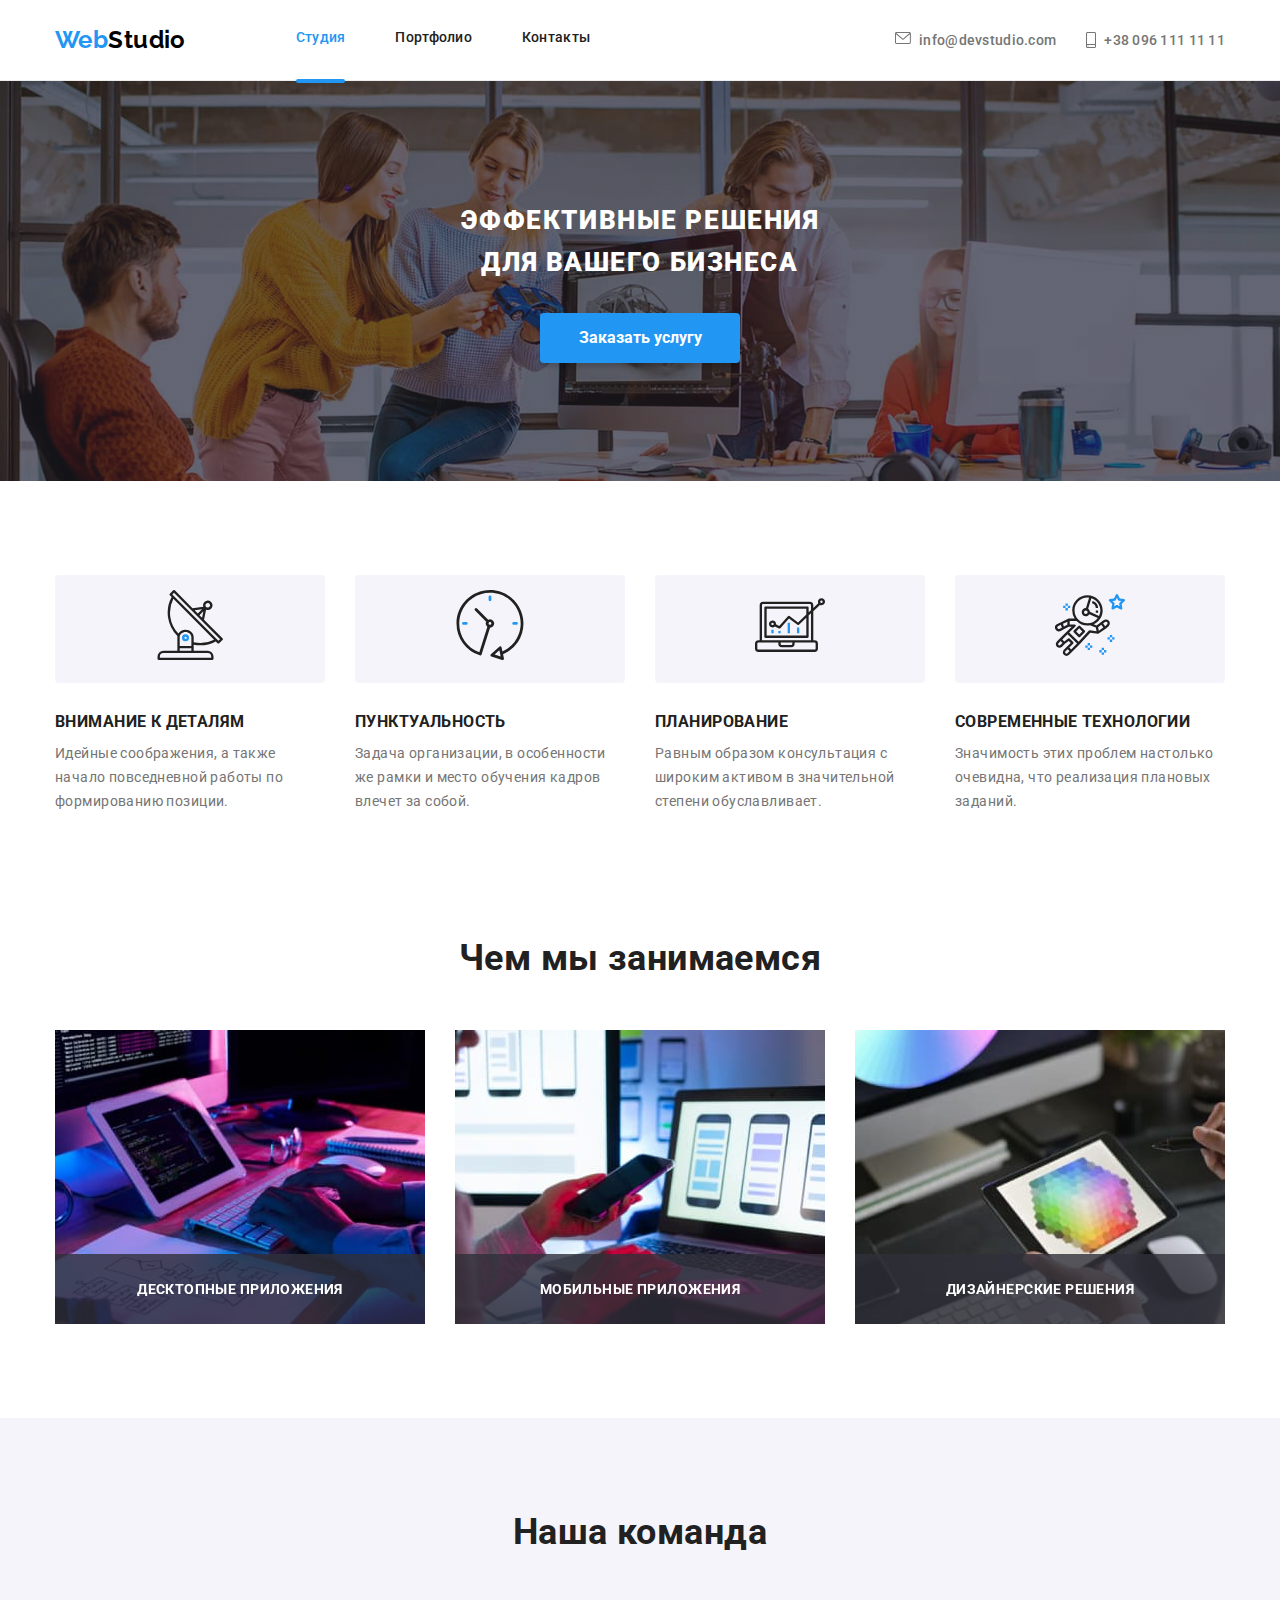
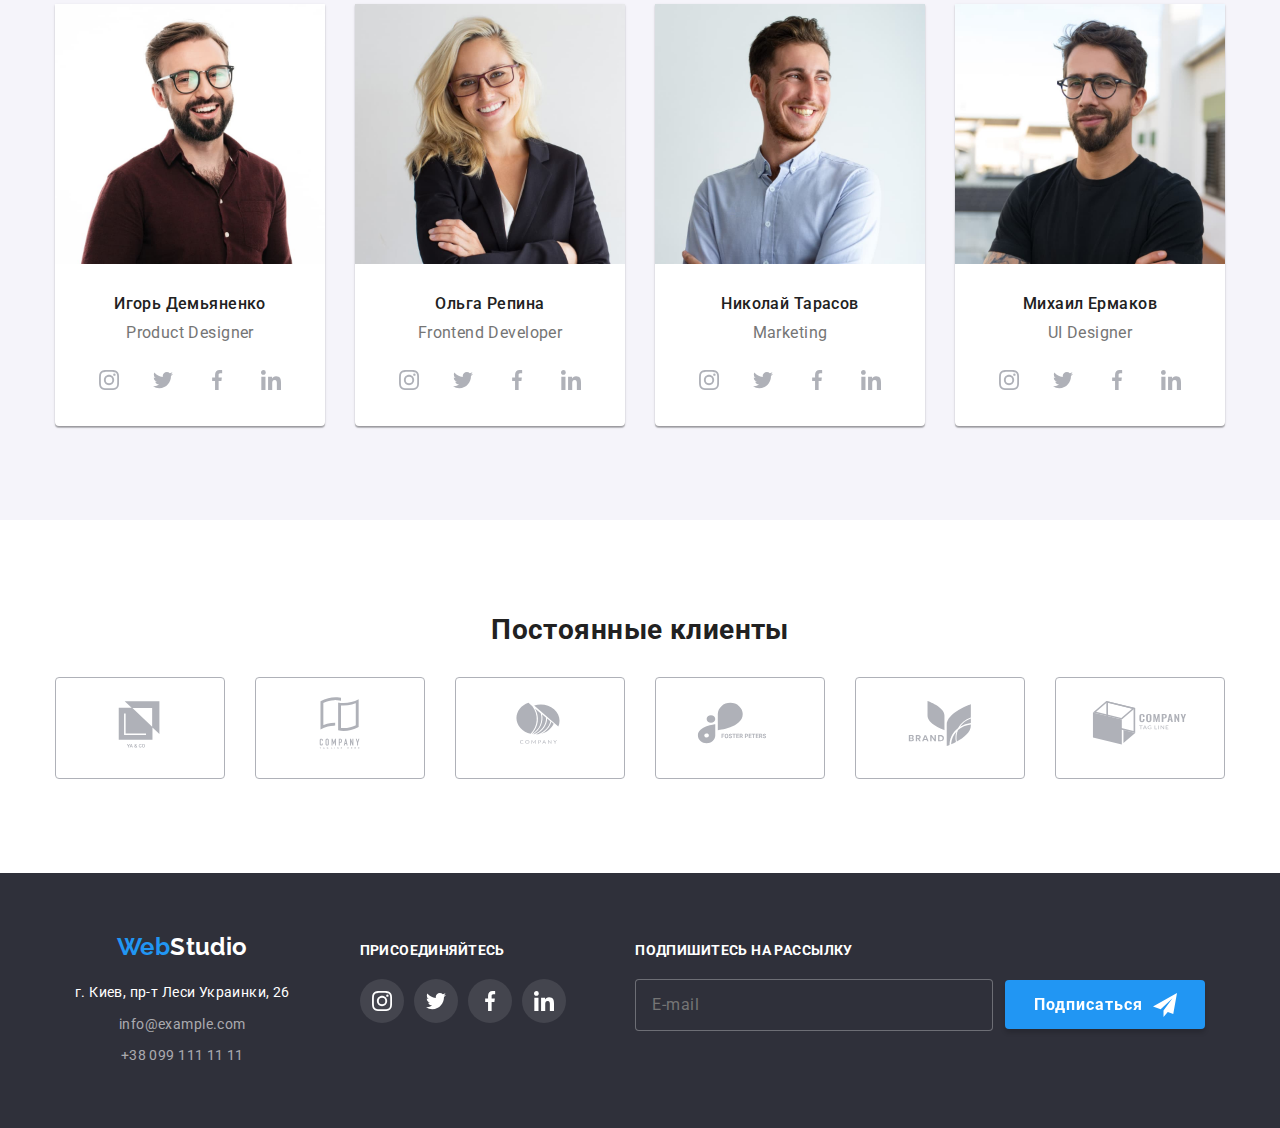
==== commit 54ee1b2d: "add changes" ====
--- a/index.html
+++ b/index.html
@@ -40,35 +40,33 @@
                         <ul class="connection-list list">
                             <li class="connection-list__item">
                                 <a class="connection-list__link link" href="tel:+380961111111">
-                                    <svg width="10" height="16" class="connection-list__icon-phone">
+                                    <svg class="connection-list__icon-phone">
                                 <use href="./images/icons.svg#icon-smartphone"></use>
                                 </svg>+38 096 111 11 11</a>
                             </li>
                             <li class="connection-list__item"> 
                                 
                                  <a class="connection-list__link link" href="mailto:info@devstudio.com">
-                                    <svg width="16" height="12" class="connection-list__icon-mail">
+                                    <svg class="connection-list__icon-mail">
                                 <use href="./images/icons.svg#icon-envelope"></use>
                             </svg>info@devstudio.com</a>
                             </li>
                         </ul>
-                    </div>
-                    <div class="social-menu">
                         <ul class="social-menu__list list">
-                            <li class="social-menu__item">
-                                <a class="social-menu__link link" href="#" aria-label="Instagram">
+                            <li class="social-menu__item social-menu__link--delimiter">
+                                <a class="social-menu__link link social-menu__link--delimiter" href="#" aria-label="Instagram">
                                 Instagram
                                 
                                 </a>
                             </li>
                             <li class="social-menu__item">
-                                <a class="social-menu__link link" href="#" aria-label="Twitter">
+                                <a class="social-menu__link link social-menu__link--delimiter" href="#" aria-label="Twitter">
                                 Twitter
                                 
                                 </a>
                             </li>
                             <li class="social-menu__item">
-                                <a class="social-menu__link link" href="#" aria-label="Facebook">
+                                <a class="social-menu__link link social-menu__link--delimiter" href="#" aria-label="Facebook">
                                 Facebook
                                 </a>
                             </li>
--- a/css/main.min.css
+++ b/css/main.min.css
@@ -4,5 +4,5 @@
  Consolas,  'Liberation Mono',  Menlo,- monospace;font-size:1em}small{font-size:80%}sub,sup{font-size:75%;line-height:0;position:relative;vertical-align:baseline}sub{bottom:-0.25em}sup{top:-0.5em}table{text-indent:0;border-color:inherit}button,input,optgroup,select,textarea{font-family:inherit;font-size:100%;line-height:1.15;margin:0}button,select{text-transform:none}button,[type='button'],[type='reset'],[type='submit']{-webkit-appearance:button}::-moz-focus-inner{border-style:none;padding:0}:-moz-focusring{outline:1px dotted ButtonText}:-moz-ui-invalid{box-shadow:none}legend{padding:0}progress{vertical-align:baseline}::-webkit-inner-spin-button,::-webkit-outer-spin-button{height:auto}[type='search']{-webkit-appearance:textfield;outline-offset:-2px}::-webkit-search-decoration{-webkit-appearance:none}::-webkit-file-upload-button{-webkit-appearance:button;font:inherit}summary{display:list-item}.page{color:var(--primery-text-color);background-color:var(--primery-bg-color);font-family:roboto, sans-serif;letter-spacing:0.03em;font-size:14px;line-height:1.714;overflow-x:hidden}.container{padding-right:15px;padding-left:15px;margin:0 auto;width:100%}@media screen and (max-width: 767px){.container{width:480px}}@media screen and (min-width: 768px){.container{width:768px}}@media screen and (min-width: 1200px){.container{width:1200px}}.link{text-decoration:none}h1,h2,h3,h4,h5,h6,ul{margin-top:0;margin-bottom:0;padding-left:0}.list{list-style:none}.section{padding:60px 0}@media screen and (min-width: 1200px){.section{padding:94px 0}}.instruments,.work,.example-work{background:var(--primery-bg-color)}img{display:block;max-width:100%;height:auto}.header{position:relative;border-bottom:1px solid #ECECEC}@media screen and (max-width: 480px){.header{width:480px}}.header .nav{display:-webkit-box;display:-webkit-flex;display:-ms-flexbox;display:flex;-webkit-box-pack:justify;-webkit-justify-content:space-between;-ms-flex-pack:justify;justify-content:space-between;-webkit-box-align:center;-webkit-align-items:center;-ms-flex-align:center;align-items:center;min-height:60px}@media screen and (min-width: 768px){.header .nav{min-height:80px}}.header .menu-button{display:-webkit-inline-box;display:-webkit-inline-flex;display:-ms-inline-flexbox;display:inline-flex;border:none;padding:0;margin:0;background-color:transparent;z-index:3}@media screen and (min-width: 768px){.header .menu-button{display:none}}.header .menu-container{display:-webkit-box;display:-webkit-flex;display:-ms-flexbox;display:flex}@media screen and (max-width: 767px){.header .menu-container{display:none;position:absolute;top:0;left:0;width:100%;height:100%;padding:48px 48px 48px 40px;background-color:var(--primery-bg-color);z-index:2}.header .menu-container.is-open{display:block}}@media screen and (min-width: 768px){.header .menu-container{display:-webkit-box;display:-webkit-flex;display:-ms-flexbox;display:flex;-webkit-box-align:center;-webkit-align-items:center;-ms-flex-align:center;align-items:center}}.header .menu-button .icon-cross{display:none}.header .menu-button.is-open .icon-cross{display:block}.header .menu-button.is-open .icon-menu{display:none}.logo{display:inline-block;font-family:Raleway, sans-serif;font-weight:700;font-size:24px;line-height:1.166}.logo .logo__basic-color{color:var(--accent-color)}.logo .logo__color-basic-studio{color:#000000}@media screen and (max-width: 767px){.nav-header{display:block}.nav-header__item:not(:last-child){margin-bottom:32px}}@media screen and (min-width: 768px){.nav-header .nav-header__list{display:-webkit-box;display:-webkit-flex;display:-ms-flexbox;display:flex}}.nav-header .nav-header__link{color:inherit;font-weight:500;font-size:40px;line-height:1.175;text-align:center;letter-spacing:0.02em;-webkit-transition:color var(--time-transition) var(--cubic);-o-transition:color var(--time-transition) var(--cubic);transition:color var(--time-transition) var(--cubic)}.nav-header .nav-header__link:hover,.nav-header .nav-header__link:focus{color:var(--accent-color)}@media screen and (min-width: 768px){.nav-header .nav-header__link{font-size:14px;line-height:1.142}}.nav-header .nav-header__link--active{color:var(--accent-color)}.nav-header .nav-header__link--active::after{content:"";display:none;position:relative;width:100%;height:4px;top:29px;background-color:var(--accent-color);-webkit-border-radius:2px;border-radius:2px}@media screen and (min-width: 768px){.nav-header .nav-header__link--active::after{display:block}}.social-menu__list{display:-webkit-box;display:-webkit-flex;display:-ms-flexbox;display:flex}@media screen and (min-width: 768px){.social-menu__list{display:none}}.social-menu__link{margin-right:20px;font-weight:500;font-size:18px;line-height:1.22;letter-spacing:0.02em;color:var(--accent-color)}.social-menu__link:after{content:"";position:relative;right:-10px;bottom:0;width:22px;color:inherit;border:1px solid rgba(33,33,33,0.2);-webkit-transform:rotate(90deg);-ms-transform:rotate(90deg);transform:rotate(90deg)}@media screen and (max-width: 767px){.connection-list{margin-bottom:64px}.connection-list__item:not(:last-child){margin-bottom:32px}}@media screen and (min-width: 768px){.connection-list{display:-webkit-box;display:-webkit-flex;display:-ms-flexbox;display:flex;-webkit-box-orient:vertical;-webkit-box-direction:reverse;-webkit-flex-direction:column-reverse;-ms-flex-direction:column-reverse;flex-direction:column-reverse}}@media screen and (min-width: 1200px){.connection-list{-webkit-box-orient:horizontal;-webkit-box-direction:reverse;-webkit-flex-direction:row-reverse;-ms-flex-direction:row-reverse;flex-direction:row-reverse;-webkit-box-align:center;-webkit-align-items:center;-ms-flex-align:center;align-items:center}}@media screen and (min-width: 768px){.connection-list .connection-list__item{display:-webkit-box;display:-webkit-flex;display:-ms-flexbox;display:flex}}@media screen and (min-width: 768px){.connection-list .connection-list__item:not(:first-child){margin-bottom:10px}}@media screen and (min-width: 1200px){.connection-list .connection-list__item:not(:first-child){margin-bottom:0}}@media screen and (min-width: 1200px){.connection-list .connection-list__item:not(:last-child){margin-left:30px}}.connection-list .connection-list__link{color:var(--secondary-text-color);font-weight:500;font-size:34px;line-height:1.176;letter-spacing:0.02em;-webkit-transition:color var(--time-transition) var(--cubic);-o-transition:color var(--time-transition) var(--cubic);transition:color var(--time-transition) var(--cubic)}@media screen and (min-width: 768px){.connection-list .connection-list__link{display:-webkit-inline-box;display:-webkit-inline-flex;display:-ms-inline-flexbox;display:inline-flex;font-size:12px;line-height:1.166}}.connection-list .connection-list__link:hover,.connection-list .connection-list__link:focus{color:var(--accent-color)}.connection-list .connection-list__link:hover .connection-list__icon-mail,.connection-list .connection-list__link:focus .connection-list__icon-mail,.connection-list .connection-list__link:hover .connection-list__icon-phone,.connection-list .connection-list__link:focus .connection-list__icon-phone{fill:var(--accent-color)}.connection-list .connection-list__icon-mail,.connection-list .connection-list__icon-phone{display:none;-webkit-transition:fill var(--time-transition) var(--cubic);-o-transition:fill var(--time-transition) var(--cubic);transition:fill var(--time-transition) var(--cubic)}@media screen and (min-width: 768px){.connection-list .connection-list__icon-mail,.connection-list .connection-list__icon-phone{display:block;margin-right:8px;fill:var(--secondary-text-color)}}.hero-container{background-color:#C4C4C4;background-image:-webkit-gradient(linear, left top, left bottom, from(rgba(47,48,58,0.4)), to(rgba(47,48,58,0.4))),url(/images/mobile/hero.jpg);background-image:-webkit-linear-gradient(rgba(47,48,58,0.4), rgba(47,48,58,0.4)),url(/images/mobile/hero.jpg);background-image:-o-linear-gradient(rgba(47,48,58,0.4), rgba(47,48,58,0.4)),url(/images/mobile/hero.jpg);background-image:linear-gradient(rgba(47,48,58,0.4), rgba(47,48,58,0.4)),url(/images/mobile/hero.jpg);-webkit-background-size:cover;background-size:cover;text-align:center;padding:118px 60px}@media (min-device-pixel-ratio: 2), (-webkit-min-device-pixel-ratio: 2), (-o-min-device-pixel-ratio: 2/1), (min-resolution: 192dpi), (min-resolution: 2dppx){.hero-container{background-image:-webkit-gradient(linear, left top, left bottom, from(rgba(47,48,58,0.4)), to(rgba(47,48,58,0.4))),url(/images/mobile/hero@2x.jpg);background-image:-webkit-linear-gradient(rgba(47,48,58,0.4), rgba(47,48,58,0.4)),url(/images/mobile/hero@2x.jpg);background-image:-o-linear-gradient(rgba(47,48,58,0.4), rgba(47,48,58,0.4)),url(/images/mobile/hero@2x.jpg);background-image:linear-gradient(rgba(47,48,58,0.4), rgba(47,48,58,0.4)),url(/images/mobile/hero@2x.jpg)}}@media screen and (min-width: 768px){.hero-container{width:100%;padding:118px 204px;background-image:-webkit-gradient(linear, left top, left bottom, from(rgba(47,48,58,0.4)), to(rgba(47,48,58,0.4))),url(/images/table/hero768.jpg);background-image:-webkit-linear-gradient(rgba(47,48,58,0.4), rgba(47,48,58,0.4)),url(/images/table/hero768.jpg);background-image:-o-linear-gradient(rgba(47,48,58,0.4), rgba(47,48,58,0.4)),url(/images/table/hero768.jpg);background-image:linear-gradient(rgba(47,48,58,0.4), rgba(47,48,58,0.4)),url(/images/table/hero768.jpg)}}@media screen and (min-width: 768px) and (min-device-pixel-ratio: 2), screen and (min-width: 768px) and (-webkit-min-device-pixel-ratio: 2), screen and (min-width: 768px) and (-o-min-device-pixel-ratio: 2/1), screen and (min-width: 768px) and (min-resolution: 192dpi), screen and (min-width: 768px) and (min-resolution: 2dppx){.hero-container{background-image:-webkit-gradient(linear, left top, left bottom, from(rgba(47,48,58,0.4)), to(rgba(47,48,58,0.4))),url(/images/table/hero768@2x.jpg);background-image:-webkit-linear-gradient(rgba(47,48,58,0.4), rgba(47,48,58,0.4)),url(/images/table/hero768@2x.jpg);background-image:-o-linear-gradient(rgba(47,48,58,0.4), rgba(47,48,58,0.4)),url(/images/table/hero768@2x.jpg);background-image:linear-gradient(rgba(47,48,58,0.4), rgba(47,48,58,0.4)),url(/images/table/hero768@2x.jpg)}}@media screen and (min-width: 1200px){.hero-container{width:100%;padding:118px 204px;background-image:-webkit-gradient(linear, left top, left bottom, from(rgba(47,48,58,0.4)), to(rgba(47,48,58,0.4))),url(/images/desctop/bg-hero.jpg);background-image:-webkit-linear-gradient(rgba(47,48,58,0.4), rgba(47,48,58,0.4)),url(/images/desctop/bg-hero.jpg);background-image:-o-linear-gradient(rgba(47,48,58,0.4), rgba(47,48,58,0.4)),url(/images/desctop/bg-hero.jpg);background-image:linear-gradient(rgba(47,48,58,0.4), rgba(47,48,58,0.4)),url(/images/desctop/bg-hero.jpg)}}@media screen and (min-width: 1200px) and (min-device-pixel-ratio: 2), screen and (min-width: 1200px) and (-webkit-min-device-pixel-ratio: 2), screen and (min-width: 1200px) and (-o-min-device-pixel-ratio: 2/1), screen and (min-width: 1200px) and (min-resolution: 192dpi), screen and (min-width: 1200px) and (min-resolution: 2dppx){.hero-container{background-image:-webkit-gradient(linear, left top, left bottom, from(rgba(47,48,58,0.4)), to(rgba(47,48,58,0.4))),url(/images/desctop/hero@2x.jpg);background-image:-webkit-linear-gradient(rgba(47,48,58,0.4), rgba(47,48,58,0.4)),url(/images/desctop/hero@2x.jpg);background-image:-o-linear-gradient(rgba(47,48,58,0.4), rgba(47,48,58,0.4)),url(/images/desctop/hero@2x.jpg);background-image:linear-gradient(rgba(47,48,58,0.4), rgba(47,48,58,0.4)),url(/images/desctop/hero@2x.jpg)}}.hero-container .hero-container__title{margin-bottom:30px;color:var(--color-hero);font-weight:900;font-size:26px;line-height:1.62;letter-spacing:0.06em;text-transform:uppercase}.hero-container .hero-container__button,.hero-container .modal-submit{background-color:var(--accent-color);color:var(--color-button);width:200px;margin-bottom:0px;padding:10px 32px;cursor:pointer;font-weight:700;font-size:16px;line-height:1.875;-webkit-box-shadow:0px 4px 4px rgba(0,0,0,0.15);box-shadow:0px 4px 4px rgba(0,0,0,0.15);-webkit-border-radius:4px;border-radius:4px;border:none}.backdrop{position:fixed;top:0;left:0;width:100%;height:100%;padding:93px 15px 94px 15px;background-color:rgba(0,0,0,0.2);opacity:1;-webkit-transition:opacity var(--time-transition) var(--cubic);-o-transition:opacity var(--time-transition) var(--cubic);transition:opacity var(--time-transition) var(--cubic);overflow-y:scroll}.backdrop--is-hidden{opacity:0;pointer-events:none}.backdrop--is-hidden .modal{-webkit-transform:scale(0.5);-ms-transform:scale(0.5);transform:scale(0.5)}.modal{-webkit-transform:scale(1);-ms-transform:scale(1);transform:scale(1);-webkit-transition:-webkit-transform var(--time-transition) var(--cubic);transition:-webkit-transform var(--time-transition) var(--cubic);-o-transition:transform var(--time-transition) var(--cubic);transition:transform var(--time-transition) var(--cubic);transition:transform var(--time-transition) var(--cubic), -webkit-transform var(--time-transition) var(--cubic);padding:40px;background-color:#fff;-webkit-box-shadow:0px 1px 3px rgba(0,0,0,0.12),0px 1px 1px rgba(0,0,0,0.14),0px 2px 1px rgba(0,0,0,0.2);box-shadow:0px 1px 3px rgba(0,0,0,0.12),0px 1px 1px rgba(0,0,0,0.14),0px 2px 1px rgba(0,0,0,0.2);-webkit-border-radius:4px;border-radius:4px}@media screen and (min-width: 768px){.modal{position:absolute;top:50%;left:50%;-webkit-transform:translate(-50%, -50%);-ms-transform:translate(-50%, -50%);transform:translate(-50%, -50%);min-width:450px;min-height:609px}}@media screen and (min-width: 1200px){.modal{min-width:528px;min-height:581px}}.modal .modal__close{position:absolute;top:8px;right:8px;width:30px;height:30px;background:#FFFFFF;border:1px solid rgba(0,0,0,0.1);-webkit-box-sizing:border-box;box-sizing:border-box;-webkit-border-radius:50%;border-radius:50%}.modal .modal__icon{position:absolute;width:50%;height:50%;-webkit-transform:translate(-50%, -50%);-ms-transform:translate(-50%, -50%);transform:translate(-50%, -50%);fill:#000000;cursor:pointer}.modal .modal__title{font-weight:bold;font-size:20px;line-height:1.15;margin:0 0 12px 0}.modal .modal-submit{margin-bottom:40px}.modal-container{position:relative}.modal-container .modal-container__field{display:block;text-align:start;font-size:12px;line-height:1,166;letter-spacing:0.01em;color:var(--secondary-text-color);margin-bottom:10px}.modal-container .modal-container__field--check:checked ~ .modal-container__checkbox-icon{background-image:url(../images/iconcheck.svg);-webkit-background-size:contain;background-size:contain;background-repeat:no-repeat;background-position:center;background-color:var(--accent-color);border-color:var(--accent-color);-webkit-background-clip:border-box;background-clip:border-box}.modal-container .modal-container__form,.modal-container .modal-container__comments{width:100%;height:40px;border:1px solid rgba(164,148,148,0.2);-webkit-border-radius:4px;border-radius:4px;margin-top:4px;padding-left:42px;outline:none;-webkit-transition:border var(--time-transition) var(--cubic);-o-transition:border var(--time-transition) var(--cubic);transition:border var(--time-transition) var(--cubic)}.modal-container .modal-container__comments{width:370px;height:120px;padding:12px 16px;margin-bottom:20px;resize:none}.modal-container .modal-container__icon{position:absolute;top:50%;left:12px;fill:var(--primery-text-color);-webkit-transition:fill var(--time-transition) var(--cubic);-o-transition:fill var(--time-transition) var(--cubic);transition:fill var(--time-transition) var(--cubic)}.modal-container:focus-within .modal-container__icon{fill:var(--accent-color)}.modal-container:focus-within .modal-container__form,.modal-container:focus-within .modal-container__comments{border:1px solid #2196F3;-webkit-border-radius:4px;border-radius:4px}.modal-container .modal-container__checkbox{position:relative;display:-webkit-box;display:-webkit-flex;display:-ms-flexbox;display:flex;-webkit-box-align:center;-webkit-align-items:center;-ms-flex-align:center;align-items:center;-webkit-box-pack:center;-webkit-justify-content:center;-ms-flex-pack:center;justify-content:center;margin:0 auto;font-size:12px;line-height:1.166;color:var(--secondary-text-color);padding-left:20px;margin-bottom:31px}.modal-container .modal-container__checkbox-icon{position:absolute;left:10px;width:16px;height:15px;background:#FFFFFF;cursor:pointer;border:2px solid var(--primery-text-color);-webkit-box-shadow:0px 1px 3px rgba(0,0,0,0.12),0px 1px 1px rgba(0,0,0,0.14),0px 2px 1px rgba(0,0,0,0.2);box-shadow:0px 1px 3px rgba(0,0,0,0.12),0px 1px 1px rgba(0,0,0,0.14),0px 2px 1px rgba(0,0,0,0.2);-webkit-border-radius:4px;border-radius:4px;-webkit-transition:background-color var(--cubic) var(--time-transition),border-color var(--cubic) var(--time-transition),-webkit-background-clip var(--cubic) var(--time-transition);transition:background-color var(--cubic) var(--time-transition),border-color var(--cubic) var(--time-transition),-webkit-background-clip var(--cubic) var(--time-transition);-o-transition:background-color var(--cubic) var(--time-transition),border-color var(--cubic) var(--time-transition),background-clip var(--cubic) var(--time-transition);transition:background-color var(--cubic) var(--time-transition),border-color var(--cubic) var(--time-transition),background-clip var(--cubic) var(--time-transition);transition:background-color var(--cubic) var(--time-transition),border-color var(--cubic) var(--time-transition),background-clip var(--cubic) var(--time-transition),-webkit-background-clip var(--cubic) var(--time-transition)}.modal-container .modal-container__form-link{color:var(--accent-color);margin-left:5px}.modal-container .visually-hidden{position:absolute;width:1px;height:1px;margin:-1px;padding:0;overflow:hidden;border:0;clip:rect(0 0 0 0)}@media screen and (min-width: 768px){.instruments{display:-webkit-box;display:-webkit-flex;display:-ms-flexbox;display:flex;-webkit-flex-wrap:wrap;-ms-flex-wrap:wrap;flex-wrap:wrap;margin:-15px}}.instruments .icon-container{text-align:center;margin-bottom:30px;padding:15px 0;background-color:var(--bg-color-instruments);-webkit-border-radius:4px;border-radius:4px}.instruments .instruments__title{margin-bottom:10px;font-weight:bold;line-height:1.142;text-transform:uppercase}.instruments .instruments__text{margin:0;font-size:14px;line-height:1.71;color:var(--secondary-text-color)}.instruments .instruments__item{padding-bottom:30px}.instruments .instruments__item:last-child{padding-bottom:0}@media screen and (min-width: 768px){.instruments .instruments__item{margin:15px;width:-webkit-calc((100% - 4 * 15px) / 2);width:calc((100% - 4 * 15px) / 2)}}@media screen and (min-width: 1200px){.instruments .instruments__item{width:-webkit-calc((100% - 8 * 15px) / 4);width:calc((100% - 8 * 15px) / 4)}}.section-team{background-color:#f5f4fa}@media screen and (max-width: 480px){.section-team{width:480px}}.section-team__title{font-weight:700;font-size:36px;line-height:1.166;text-align:center;margin-bottom:50px}@media screen and (min-width: 768px){.team{display:-webkit-box;display:-webkit-flex;display:-ms-flexbox;display:flex;-webkit-flex-wrap:wrap;-ms-flex-wrap:wrap;flex-wrap:wrap;margin:-15px}}.team__item{display:block;text-align:center;background-color:var(--primery-bg-color);-webkit-box-shadow:0px 1px 3px rgba(0,0,0,0.12),0px 1px 1px rgba(0,0,0,0.14),0px 2px 1px rgba(0,0,0,0.2);box-shadow:0px 1px 3px rgba(0,0,0,0.12),0px 1px 1px rgba(0,0,0,0.14),0px 2px 1px rgba(0,0,0,0.2);-webkit-border-radius:0px 0px 4px 4px;border-radius:0px 0px 4px 4px}@media screen and (max-width: 767px){.team__item:not(:last-child){margin-bottom:30px}}@media screen and (min-width: 768px){.team__item{margin:15px;width:-webkit-calc((100% - 4 * 15px ) / 2);width:calc((100% - 4 * 15px ) / 2)}}@media screen and (min-width: 1200px){.team__item{margin:15px;width:-webkit-calc((100% - 8 * 15px) / 4);width:calc((100% - 8 * 15px) / 4)}}.team__name{font-weight:500;font-size:16px;line-height:1.187;text-align:center;margin-bottom:10px}.team__profession{color:var(--secondary-text-color);font-weight:normal;font-size:16px;line-height:1.187;margin:0 0 16px 0}.team__foto{margin-bottom:30px}.section-work{display:none}@media screen and (min-width: 1200px){.section-work{display:block;padding-bottom:94px}}.section-work .work__title{margin-bottom:50px;font-weight:700;font-size:36px;line-height:1.166;text-align:center}.section-work .work__list{display:-webkit-box;display:-webkit-flex;display:-ms-flexbox;display:flex;-webkit-box-pack:center;-webkit-justify-content:center;-ms-flex-pack:center;justify-content:center;-webkit-box-align:center;-webkit-align-items:center;-ms-flex-align:center;align-items:center;margin:-15px}.section-work .work__item{position:relative;margin:15px;width:-webkit-calc((100% - 6 * 15px) / 3);width:calc((100% - 6 * 15px) / 3)}.section-work .work__title-thumb{position:absolute;bottom:0;left:0;width:100%;height:70px;padding:27px 0;background:rgba(47,48,58,0.8);font-weight:bold;font-size:14px;line-height:1.142;text-align:center;letter-spacing:0.03em;text-transform:uppercase;color:#ffffff}.social-team{display:-webkit-box;display:-webkit-flex;display:-ms-flexbox;display:flex;-webkit-box-pack:center;-webkit-justify-content:center;-ms-flex-pack:center;justify-content:center;-webkit-box-align:center;-webkit-align-items:center;-ms-flex-align:center;align-items:center}.social-team .social-team__item{width:44px;height:44px;margin-bottom:24px}.social-team .social-team__icon{background-position:center;fill:currentColor;-webkit-transition:fill var(--time-transition) var(--cubic);-o-transition:fill var(--time-transition) var(--cubic);transition:fill var(--time-transition) var(--cubic)}.social-team .social-team__link{display:-webkit-inline-box;display:-webkit-inline-flex;display:-ms-inline-flexbox;display:inline-flex;-webkit-box-pack:center;-webkit-justify-content:center;-ms-flex-pack:center;justify-content:center;-webkit-box-align:center;-webkit-align-items:center;-ms-flex-align:center;align-items:center;-webkit-border-radius:50%;border-radius:50%;width:100%;height:100%;color:var(--color-icon);-webkit-transition:background-color var(--time-transition) var(--cubic);-o-transition:background-color var(--time-transition) var(--cubic);transition:background-color var(--time-transition) var(--cubic)}.social-team .social-team__link:hover,.social-team .social-team__link:focus{background-color:var(--accent-color)}.social-team .social-team__link:hover .social-team__icon,.social-team .social-team__link:focus .social-team__icon{fill:#fff}.social-team .social-team__item:not(:first-child){margin-left:10px}.section__title{margin-bottom:30px;font-weight:bold;font-size:28px;line-height:1.178;text-align:center;color:var(--primery-text-color)}.customers-list{display:-webkit-box;display:-webkit-flex;display:-ms-flexbox;display:flex;-webkit-flex-wrap:wrap;-ms-flex-wrap:wrap;flex-wrap:wrap;margin:-15px}.customers-list__item{display:-webkit-box;display:-webkit-flex;display:-ms-flexbox;display:flex;-webkit-box-pack:center;-webkit-justify-content:center;-ms-flex-pack:center;justify-content:center;-webkit-box-align:center;-webkit-align-items:center;-ms-flex-align:center;align-items:center;margin:15px;padding:16px 0;-webkit-flex-basis:-webkit-calc((100% - 4 * 15px) / 2);-ms-flex-preferred-size:calc((100% - 4 * 15px) / 2);flex-basis:calc((100% - 4 * 15px) / 2);border:1px solid #AFB1B8;-webkit-border-radius:4px;border-radius:4px;-webkit-transition:border-color var(--time-transition) var(--cubic);-o-transition:border-color var(--time-transition) var(--cubic);transition:border-color var(--time-transition) var(--cubic)}@media screen and (min-width: 768px){.customers-list__item{-webkit-flex-basis:-webkit-calc((100% - 6 * 15px) / 3);-ms-flex-preferred-size:calc((100% - 6 * 15px) / 3);flex-basis:calc((100% - 6 * 15px) / 3)}}@media screen and (min-width: 1200px){.customers-list__item{-webkit-flex-basis:-webkit-calc((100% - 12 * 15px) / 6);-ms-flex-preferred-size:calc((100% - 12 * 15px) / 6);flex-basis:calc((100% - 12 * 15px) / 6)}}.customers-list__item:hover,.customers-list__item:focus{border-color:var(--accent-color)}.customers-list__item .customers-list__link{color:var(--color-icon)}.customers-list__item .customers-list__icon{fill:currentColor;-webkit-transition:fill var(--time-transition) var(--cubic);-o-transition:fill var(--time-transition) var(--cubic);transition:fill var(--time-transition) var(--cubic)}.customers-list__item:hover .customers-list__icon,.customers-list__item:focus .customers-list__icon{fill:var(--accent-color)}.examples-list{display:-webkit-box;display:-webkit-flex;display:-ms-flexbox;display:flex;-webkit-flex-wrap:wrap;-ms-flex-wrap:wrap;flex-wrap:wrap;margin-bottom:40px}@media screen and (min-width: 768px){.examples-list{-webkit-box-pack:center;-webkit-justify-content:center;-ms-flex-pack:center;justify-content:center;-webkit-box-align:center;-webkit-align-items:center;-ms-flex-align:center;align-items:center;margin-bottom:30px}}@media screen and (min-width: 1200px){.examples-list{margin-bottom:50px}}.examples-list .examples-list__item{margin-right:4px}.examples-list .examples-list__item:nth-child(-n+3){margin-bottom:15px}@media screen and (min-width: 768px){.examples-list .examples-list__item:nth-child(-n+3){margin-bottom:0}}@media screen and (min-width: 768px){.examples-list .examples-list__item:not(:first-child){margin-left:8px}}.examples-list .examples-list__button{color:var(--primery-text-color);background-color:var(--buttom-bg-color-potfolio);font-weight:500;font-size:16px;line-height:1.62;text-align:center;cursor:pointer;border:none;-webkit-border-radius:4px;border-radius:4px;padding:6px 22px;-webkit-transition:background-color var(--time-transition) var(--cubic),color var(--time-transition) var(--cubic),-webkit-box-shadow var(--time-transition) var(--cubic);transition:background-color var(--time-transition) var(--cubic),color var(--time-transition) var(--cubic),-webkit-box-shadow var(--time-transition) var(--cubic);-o-transition:background-color var(--time-transition) var(--cubic),color var(--time-transition) var(--cubic),box-shadow var(--time-transition) var(--cubic);transition:background-color var(--time-transition) var(--cubic),color var(--time-transition) var(--cubic),box-shadow var(--time-transition) var(--cubic);transition:background-color var(--time-transition) var(--cubic),color var(--time-transition) var(--cubic),box-shadow var(--time-transition) var(--cubic),-webkit-box-shadow var(--time-transition) var(--cubic)}.examples-list .examples-list__button:hover,.examples-list .examples-list__button:focus{background-color:var(--accent-color);color:var(--color-button);-webkit-box-shadow:0px 3px 1px rgba(0,0,0,0.1),0px 1px 2px rgba(0,0,0,0.08),0px 2px 2px rgba(0,0,0,0.12);box-shadow:0px 3px 1px rgba(0,0,0,0.1),0px 1px 2px rgba(0,0,0,0.08),0px 2px 2px rgba(0,0,0,0.12)}@media screen and (min-width: 768px){.works{display:-webkit-box;display:-webkit-flex;display:-ms-flexbox;display:flex;-webkit-flex-wrap:wrap;-ms-flex-wrap:wrap;flex-wrap:wrap;margin:-15px}}.works .works__item{-webkit-box-sizing:border-box;box-sizing:border-box;margin-bottom:30px}@media screen and (min-width: 768px){.works .works__item{-webkit-flex-basis:-webkit-calc((100% - 4 * 15px) / 2);-ms-flex-preferred-size:calc((100% - 4 * 15px) / 2);flex-basis:calc((100% - 4 * 15px) / 2);margin:15px}}@media screen and (min-width: 1200px){.works .works__item{-webkit-flex-basis:-webkit-calc((100% - 6 * 15px) / 3);-ms-flex-preferred-size:calc((100% - 6 * 15px) / 3);flex-basis:calc((100% - 6 * 15px) / 3)}}.works .works__link{display:block;text-decoration:none;color:var(--primery-text-color);-webkit-transition:-webkit-box-shadow var(--time-transition) var(--cubic);transition:-webkit-box-shadow var(--time-transition) var(--cubic);-o-transition:box-shadow var(--time-transition) var(--cubic);transition:box-shadow var(--time-transition) var(--cubic);transition:box-shadow var(--time-transition) var(--cubic), -webkit-box-shadow var(--time-transition) var(--cubic)}.works .works__link:hover{-webkit-box-shadow:0px 1px 1px rgba(0,0,0,0.12),0px 4px 4px rgba(0,0,0,0.06),1px 4px 6px rgba(0,0,0,0.16);box-shadow:0px 1px 1px rgba(0,0,0,0.12),0px 4px 4px rgba(0,0,0,0.06),1px 4px 6px rgba(0,0,0,0.16)}.card-thumb{position:relative;overflow:hidden}.card-thumb .card-thumb__overlay{position:absolute;top:0;left:0;width:100%;height:100%;padding:63px 24px 63px 24px;font-size:18px;line-height:1.56;letter-spacing:0.03em;color:#FFFFFF;opacity:0;background-color:rgba(33,150,243,0.9);-webkit-transform:translateY(100%);-ms-transform:translateY(100%);transform:translateY(100%);-webkit-transition:opacity var(--time-transition) var(--cubic),-webkit-transform var(--time-transition) var(--cubic);transition:opacity var(--time-transition) var(--cubic),-webkit-transform var(--time-transition) var(--cubic);-o-transition:opacity var(--time-transition) var(--cubic),transform var(--time-transition) var(--cubic);transition:opacity var(--time-transition) var(--cubic),transform var(--time-transition) var(--cubic);transition:opacity var(--time-transition) var(--cubic),transform var(--time-transition) var(--cubic),-webkit-transform var(--time-transition) var(--cubic)}.card-thumb .card-thumb__info-text{margin:0 0}.card-thumb__meta{border:1px solid #EEEEEE;padding:20px 24px;-webkit-box-shadow:0px 1px 1px rgba(0,0,0,0.12),0;box-shadow:0px 1px 1px rgba(0,0,0,0.12),0}.card-thumb__meta .card-thumb__name{font-weight:700;font-size:18px;line-height:2;letter-spacing:0.06em;margin-bottom:4px}.card-thumb__meta .card-thumb__category{color:var(--secondary-text-color);font-size:16px;line-height:1.87;letter-spacing:0.03em;margin-bottom:0;margin-top:0}.works__link:hover .card-thumb__overlay,.works__link:focus .card-thumb__overlay{opacity:1;-webkit-transform:translateY(0);-ms-transform:translateY(0);transform:translateY(0)}.nav-footer{background-color:var(--secondary-bg-color)}@media screen and (max-width: 480px){.nav-footer{width:480px}}.nav-footer .nav-footer__container{padding:60px 0}@media screen and (min-width: 768px){.nav-footer .nav-footer__container{display:-webkit-box;display:-webkit-flex;display:-ms-flexbox;display:flex;-webkit-flex-wrap:wrap;-ms-flex-wrap:wrap;flex-wrap:wrap;-webkit-justify-content:space-around;-ms-flex-pack:distribute;justify-content:space-around}}@media screen and (min-width: 1200px){.nav-footer{-webkit-box-align:baseline;-webkit-align-items:baseline;-ms-flex-align:baseline;align-items:baseline}}.container-address{text-align:center}@media screen and (max-width: 1199px){.container-address{margin-bottom:60px}}.address-list__item:not(:last-child){margin-bottom:8px}.address-list__contacts{color:rgba(255,255,255,0.6);font-style:normal;font-weight:400;color:#ffffff99;-webkit-transition:color 250ms cubic-bezier(0.4, 0, 0.2, 1);-o-transition:color 250ms cubic-bezier(0.4, 0, 0.2, 1);transition:color 250ms cubic-bezier(0.4, 0, 0.2, 1)}.address-list__contacts:hover,.address-list__contacts:focus{color:var(--accent-color)}.address-list__contacts--white-color{color:#ffffff}@media screen and (max-width: 767px){.association{display:block}}@media screen and (min-width: 768px){.association{display:-webkit-box;display:-webkit-flex;display:-ms-flexbox;display:flex;-webkit-justify-content:space-around;-ms-flex-pack:distribute;justify-content:space-around}}.logo--change-color{display:inline-block;margin-bottom:20px}.logo__color-basic-studio--inverse{color:#ffffff}.invitation{text-align:center}@media screen and (max-width: 1199px){.invitation{margin-bottom:60px}}.invitation .invitation__title{margin-bottom:20px;font-size:14px;letter-spacing:0.03em;font-weight:700;line-height:1.14;text-transform:uppercase;color:#FFFFFF}.social-list{display:-webkit-box;display:-webkit-flex;display:-ms-flexbox;display:flex;-webkit-box-pack:center;-webkit-justify-content:center;-ms-flex-pack:center;justify-content:center}.social-list .social-list__item{width:44px;height:44px;-webkit-border-radius:50%;border-radius:50%;background-color:rgba(255,255,255,0.1);-webkit-transition:background-color var(--time-transition) var(--cubic);-o-transition:background-color var(--time-transition) var(--cubic);transition:background-color var(--time-transition) var(--cubic)}.social-list .social-list__item:hover,.social-list .social-list__item:focus{background-color:var(--accent-color)}.social-list .social-list__item:not(:last-child){margin-right:10px}.social-list .social-list__link{display:block;width:100%;height:100%;padding:12px;fill:#ffffff}.form{text-align:center}.form .form__title{margin:0 0 20px 0;font-size:14px;font-weight:700;line-height:1.14;text-transform:uppercase;color:#FFFFFF}@media screen and (min-width: 768px){.form .form-container{display:-webkit-box;display:-webkit-flex;display:-ms-flexbox;display:flex;-webkit-box-orient:vertical;-webkit-box-direction:normal;-webkit-flex-direction:column;-ms-flex-direction:column;flex-direction:column;-webkit-box-align:center;-webkit-align-items:center;-ms-flex-align:center;align-items:center}}@media screen and (min-width: 1200px){.form .form-container{-webkit-box-orient:horizontal;-webkit-box-direction:normal;-webkit-flex-direction:row;-ms-flex-direction:row;flex-direction:row}}.form .form__input{width:100%;margin-bottom:20px;padding:15px 0 15px 16px;-webkit-box-sizing:border-box;box-sizing:border-box;border:1px solid rgba(255,255,255,0.3);-webkit-border-radius:4px;border-radius:4px;font-size:16px;line-height:1.25;letter-spacing:0.03em;background:#2F303A;color:rgba(255,255,255,0.6)}@media screen and (min-width: 768px){.form .form__input{width:450px}}@media screen and (min-width: 1200px){.form .form__input{margin-bottom:0;margin-right:12px;width:358px}}.form .form__submit{position:relative;width:200px;font-weight:700;font-size:16px;line-height:1.87;letter-spacing:0.06em;padding:10px 62px 10px 29px;background:var(--accent-color);-webkit-box-shadow:0px 4px 4px rgba(0,0,0,0.15);box-shadow:0px 4px 4px rgba(0,0,0,0.15);border:none;-webkit-border-radius:4px;border-radius:4px;cursor:pointer;color:#FFFFFF}@media screen and (min-width: 768px){.form .form__submit{display:block}}.form .form__icon{display:block;position:absolute;top:13px;right:28px;fill:#ffffff}
+ monospace;font-size:1em}small{font-size:80%}sub,sup{font-size:75%;line-height:0;position:relative;vertical-align:baseline}sub{bottom:-0.25em}sup{top:-0.5em}table{text-indent:0;border-color:inherit}button,input,optgroup,select,textarea{font-family:inherit;font-size:100%;line-height:1.15;margin:0}button,select{text-transform:none}button,[type='button'],[type='reset'],[type='submit']{-webkit-appearance:button}::-moz-focus-inner{border-style:none;padding:0}:-moz-focusring{outline:1px dotted ButtonText}:-moz-ui-invalid{box-shadow:none}legend{padding:0}progress{vertical-align:baseline}::-webkit-inner-spin-button,::-webkit-outer-spin-button{height:auto}[type='search']{-webkit-appearance:textfield;outline-offset:-2px}::-webkit-search-decoration{-webkit-appearance:none}::-webkit-file-upload-button{-webkit-appearance:button;font:inherit}summary{display:list-item}.page{color:var(--primery-text-color);background-color:var(--primery-bg-color);font-family:roboto, sans-serif;letter-spacing:0.03em;font-size:14px;line-height:1.714}@media screen and (min-width: 320px){.page{overflow-x:hidden;overflow-y:hidden}}.container{padding-right:15px;padding-left:15px;margin:0 auto;width:100%}@media screen and (max-width: 767px){.container{width:480px}}@media screen and (min-width: 768px){.container{width:768px}}@media screen and (min-width: 1200px){.container{width:1200px}}.link{text-decoration:none}h1,h2,h3,h4,h5,h6,ul{margin-top:0;margin-bottom:0;padding-left:0}.list{list-style:none}.section{padding:60px 0}@media screen and (min-width: 1200px){.section{padding:94px 0}}.instruments,.work,.example-work{background:var(--primery-bg-color)}img{display:block;max-width:100%;height:auto}.header{position:relative;border-bottom:1px solid #ECECEC}@media screen and (max-width: 480px){.header{width:480px}}.header .nav{display:-webkit-box;display:-webkit-flex;display:-ms-flexbox;display:flex;-webkit-box-pack:justify;-webkit-justify-content:space-between;-ms-flex-pack:justify;justify-content:space-between;-webkit-box-align:center;-webkit-align-items:center;-ms-flex-align:center;align-items:center;min-height:60px}@media screen and (min-width: 768px){.header .nav{min-height:80px}}.header .menu-button{display:-webkit-inline-box;display:-webkit-inline-flex;display:-ms-inline-flexbox;display:inline-flex;border:none;padding:0;margin:0;background-color:transparent;z-index:3}@media screen and (min-width: 768px){.header .menu-button{display:none}}@media screen and (max-width: 767px){.header .menu-container{display:none;position:absolute;top:0;left:0;width:100%;height:100vh;padding:48px 48px 48px 40px;background-color:var(--primery-bg-color);z-index:2}.header .menu-container.is-open{display:-webkit-box;display:-webkit-flex;display:-ms-flexbox;display:flex;-webkit-box-orient:vertical;-webkit-box-direction:normal;-webkit-flex-direction:column;-ms-flex-direction:column;flex-direction:column;-webkit-box-pack:justify;-webkit-justify-content:space-between;-ms-flex-pack:justify;justify-content:space-between}}@media screen and (min-width: 768px){.header .menu-container{display:-webkit-box;display:-webkit-flex;display:-ms-flexbox;display:flex;-webkit-box-align:center;-webkit-align-items:center;-ms-flex-align:center;align-items:center}}.header .menu-button .icon-cross{display:none}.header .menu-button.is-open .icon-cross{display:block}.header .menu-button.is-open .icon-menu{display:none}.logo{display:inline-block;font-family:Raleway, sans-serif;font-weight:700;font-size:24px;line-height:1.166}.logo .logo__basic-color{color:var(--accent-color)}.logo .logo__color-basic-studio{color:#000000}@media screen and (max-width: 767px){.nav-header{display:block}.nav-header__item:not(:last-child){margin-bottom:32px}}@media screen and (min-width: 768px){.nav-header .nav-header__list{display:-webkit-box;display:-webkit-flex;display:-ms-flexbox;display:flex;margin-right:84px}}@media screen and (min-width: 1200px){.nav-header .nav-header__list{margin-right:305px}}@media screen and (min-width: 768px){.nav-header .nav-header__item:not(:last-child){margin-right:50px}}.nav-header .nav-header__link{color:inherit;font-weight:500;font-size:40px;line-height:1.175;text-align:center;letter-spacing:0.02em;-webkit-transition:color var(--time-transition) var(--cubic);-o-transition:color var(--time-transition) var(--cubic);transition:color var(--time-transition) var(--cubic)}.nav-header .nav-header__link:hover,.nav-header .nav-header__link:focus{color:var(--accent-color)}@media screen and (min-width: 768px){.nav-header .nav-header__link{font-size:14px;line-height:1.142}}.nav-header .nav-header__link--active{color:var(--accent-color)}.nav-header .nav-header__link--active::after{content:"";display:none;position:relative;width:100%;height:4px;top:29px;background-color:var(--accent-color);-webkit-border-radius:2px;border-radius:2px}@media screen and (min-width: 768px){.nav-header .nav-header__link--active::after{display:block}}.social-menu__list{display:-webkit-box;display:-webkit-flex;display:-ms-flexbox;display:flex}@media screen and (min-width: 768px){.social-menu__list{display:none}}.social-menu__link{margin-right:20px;font-weight:500;font-size:18px;line-height:1.22;letter-spacing:0.02em;color:var(--accent-color)}.social-menu__link--delimiter:after{content:"";position:relative;right:-10px;bottom:0;width:22px;color:inherit;border:1px solid rgba(33,33,33,0.2);-webkit-transform:rotate(90deg);-ms-transform:rotate(90deg);transform:rotate(90deg)}@media screen and (max-width: 767px){.connection-list{margin-bottom:64px}.connection-list__item:not(:last-child){margin-bottom:32px}}@media screen and (min-width: 768px){.connection-list{display:-webkit-box;display:-webkit-flex;display:-ms-flexbox;display:flex;-webkit-box-orient:vertical;-webkit-box-direction:reverse;-webkit-flex-direction:column-reverse;-ms-flex-direction:column-reverse;flex-direction:column-reverse}}@media screen and (min-width: 1200px){.connection-list{-webkit-box-orient:horizontal;-webkit-box-direction:reverse;-webkit-flex-direction:row-reverse;-ms-flex-direction:row-reverse;flex-direction:row-reverse;-webkit-box-align:center;-webkit-align-items:center;-ms-flex-align:center;align-items:center}}@media screen and (min-width: 768px){.connection-list .connection-list__item{display:-webkit-box;display:-webkit-flex;display:-ms-flexbox;display:flex}}@media screen and (min-width: 768px){.connection-list .connection-list__item:not(:first-child){margin-bottom:10px}}@media screen and (min-width: 1200px){.connection-list .connection-list__item:not(:first-child){margin-bottom:0}}@media screen and (min-width: 1200px){.connection-list .connection-list__item:not(:last-child){margin-left:30px}}.connection-list .connection-list__link{color:var(--secondary-text-color);font-weight:500;font-size:34px;line-height:1.176;letter-spacing:0.02em;-webkit-transition:color var(--time-transition) var(--cubic);-o-transition:color var(--time-transition) var(--cubic);transition:color var(--time-transition) var(--cubic)}@media screen and (min-width: 768px){.connection-list .connection-list__link{display:-webkit-inline-box;display:-webkit-inline-flex;display:-ms-inline-flexbox;display:inline-flex;font-size:12px;line-height:1.166}}@media screen and (min-width: 1200px){.connection-list .connection-list__link{font-size:14px;line-height:1.142}}.connection-list .connection-list__link:hover,.connection-list .connection-list__link:focus{color:var(--accent-color)}.connection-list .connection-list__link:hover .connection-list__icon-mail,.connection-list .connection-list__link:focus .connection-list__icon-mail,.connection-list .connection-list__link:hover .connection-list__icon-phone,.connection-list .connection-list__link:focus .connection-list__icon-phone{fill:var(--accent-color)}.connection-list .connection-list__icon-mail,.connection-list .connection-list__icon-phone{display:none;-webkit-transition:fill var(--time-transition) var(--cubic);-o-transition:fill var(--time-transition) var(--cubic);transition:fill var(--time-transition) var(--cubic)}@media screen and (min-width: 768px){.connection-list .connection-list__icon-mail,.connection-list .connection-list__icon-phone{display:block;margin-right:8px;fill:var(--secondary-text-color)}}@media screen and (min-width: 768px){.connection-list .connection-list__icon-mail{width:14px;height:10px}}@media screen and (min-width: 1200px){.connection-list .connection-list__icon-mail{width:16px;height:12px}}@media screen and (min-width: 768px){.connection-list .connection-list__icon-phone{width:10px;height:14px}}@media screen and (min-width: 1200px){.connection-list .connection-list__icon-phone{width:10px;height:16px}}.hero-container{min-width:100%;background-color:#C4C4C4;background-image:-webkit-gradient(linear, left top, left bottom, from(rgba(47,48,58,0.4)), to(rgba(47,48,58,0.4))),url(/images/mobile/hero.jpg);background-image:-webkit-linear-gradient(rgba(47,48,58,0.4), rgba(47,48,58,0.4)),url(/images/mobile/hero.jpg);background-image:-o-linear-gradient(rgba(47,48,58,0.4), rgba(47,48,58,0.4)),url(/images/mobile/hero.jpg);background-image:linear-gradient(rgba(47,48,58,0.4), rgba(47,48,58,0.4)),url(/images/mobile/hero.jpg);-webkit-background-size:cover;background-size:cover;text-align:center;padding:118px 60px}@media (min-device-pixel-ratio: 2), (-webkit-min-device-pixel-ratio: 2), (-o-min-device-pixel-ratio: 2/1), (min-resolution: 192dpi), (min-resolution: 2dppx){.hero-container{background-image:-webkit-gradient(linear, left top, left bottom, from(rgba(47,48,58,0.4)), to(rgba(47,48,58,0.4))),url(/images/mobile/hero@2x.jpg);background-image:-webkit-linear-gradient(rgba(47,48,58,0.4), rgba(47,48,58,0.4)),url(/images/mobile/hero@2x.jpg);background-image:-o-linear-gradient(rgba(47,48,58,0.4), rgba(47,48,58,0.4)),url(/images/mobile/hero@2x.jpg);background-image:linear-gradient(rgba(47,48,58,0.4), rgba(47,48,58,0.4)),url(/images/mobile/hero@2x.jpg)}}@media screen and (min-width: 768px){.hero-container{min-width:100%;padding:118px 204px;background-image:-webkit-gradient(linear, left top, left bottom, from(rgba(47,48,58,0.4)), to(rgba(47,48,58,0.4))),url(/images/table/hero768.jpg);background-image:-webkit-linear-gradient(rgba(47,48,58,0.4), rgba(47,48,58,0.4)),url(/images/table/hero768.jpg);background-image:-o-linear-gradient(rgba(47,48,58,0.4), rgba(47,48,58,0.4)),url(/images/table/hero768.jpg);background-image:linear-gradient(rgba(47,48,58,0.4), rgba(47,48,58,0.4)),url(/images/table/hero768.jpg)}}@media screen and (min-width: 768px) and (min-device-pixel-ratio: 2), screen and (min-width: 768px) and (-webkit-min-device-pixel-ratio: 2), screen and (min-width: 768px) and (-o-min-device-pixel-ratio: 2/1), screen and (min-width: 768px) and (min-resolution: 192dpi), screen and (min-width: 768px) and (min-resolution: 2dppx){.hero-container{background-image:-webkit-gradient(linear, left top, left bottom, from(rgba(47,48,58,0.4)), to(rgba(47,48,58,0.4))),url(/images/table/hero768@2x.jpg);background-image:-webkit-linear-gradient(rgba(47,48,58,0.4), rgba(47,48,58,0.4)),url(/images/table/hero768@2x.jpg);background-image:-o-linear-gradient(rgba(47,48,58,0.4), rgba(47,48,58,0.4)),url(/images/table/hero768@2x.jpg);background-image:linear-gradient(rgba(47,48,58,0.4), rgba(47,48,58,0.4)),url(/images/table/hero768@2x.jpg)}}@media screen and (min-width: 1200px){.hero-container{width:100%;padding:118px 204px;background-image:-webkit-gradient(linear, left top, left bottom, from(rgba(47,48,58,0.4)), to(rgba(47,48,58,0.4))),url(/images/desctop/bg-hero.jpg);background-image:-webkit-linear-gradient(rgba(47,48,58,0.4), rgba(47,48,58,0.4)),url(/images/desctop/bg-hero.jpg);background-image:-o-linear-gradient(rgba(47,48,58,0.4), rgba(47,48,58,0.4)),url(/images/desctop/bg-hero.jpg);background-image:linear-gradient(rgba(47,48,58,0.4), rgba(47,48,58,0.4)),url(/images/desctop/bg-hero.jpg)}}@media screen and (min-width: 1200px) and (min-device-pixel-ratio: 2), screen and (min-width: 1200px) and (-webkit-min-device-pixel-ratio: 2), screen and (min-width: 1200px) and (-o-min-device-pixel-ratio: 2/1), screen and (min-width: 1200px) and (min-resolution: 192dpi), screen and (min-width: 1200px) and (min-resolution: 2dppx){.hero-container{background-image:-webkit-gradient(linear, left top, left bottom, from(rgba(47,48,58,0.4)), to(rgba(47,48,58,0.4))),url(/images/desctop/hero@2x.jpg);background-image:-webkit-linear-gradient(rgba(47,48,58,0.4), rgba(47,48,58,0.4)),url(/images/desctop/hero@2x.jpg);background-image:-o-linear-gradient(rgba(47,48,58,0.4), rgba(47,48,58,0.4)),url(/images/desctop/hero@2x.jpg);background-image:linear-gradient(rgba(47,48,58,0.4), rgba(47,48,58,0.4)),url(/images/desctop/hero@2x.jpg)}}.hero-container .hero-container__title{margin-bottom:30px;color:var(--color-hero);font-weight:900;font-size:26px;line-height:1.62;letter-spacing:0.06em;text-transform:uppercase}.hero-container .hero-container__button,.hero-container .modal-submit{background-color:var(--accent-color);color:var(--color-button);width:200px;margin-bottom:0px;padding:10px 32px;cursor:pointer;font-weight:700;font-size:16px;line-height:1.875;-webkit-box-shadow:0px 4px 4px rgba(0,0,0,0.15);box-shadow:0px 4px 4px rgba(0,0,0,0.15);-webkit-border-radius:4px;border-radius:4px;border:none}.backdrop{position:fixed;top:0;left:0;width:100%;height:100%;padding:93px 15px 94px 15px;background-color:rgba(0,0,0,0.2);opacity:1;-webkit-transition:opacity var(--time-transition) var(--cubic);-o-transition:opacity var(--time-transition) var(--cubic);transition:opacity var(--time-transition) var(--cubic);overflow-y:scroll}.backdrop--is-hidden{opacity:0;pointer-events:none}.backdrop--is-hidden .modal{-webkit-transform:scale(0.5);-ms-transform:scale(0.5);transform:scale(0.5)}.modal{-webkit-transform:scale(1);-ms-transform:scale(1);transform:scale(1);-webkit-transition:-webkit-transform var(--time-transition) var(--cubic);transition:-webkit-transform var(--time-transition) var(--cubic);-o-transition:transform var(--time-transition) var(--cubic);transition:transform var(--time-transition) var(--cubic);transition:transform var(--time-transition) var(--cubic), -webkit-transform var(--time-transition) var(--cubic);padding:40px;background-color:#fff;-webkit-box-shadow:0px 1px 3px rgba(0,0,0,0.12),0px 1px 1px rgba(0,0,0,0.14),0px 2px 1px rgba(0,0,0,0.2);box-shadow:0px 1px 3px rgba(0,0,0,0.12),0px 1px 1px rgba(0,0,0,0.14),0px 2px 1px rgba(0,0,0,0.2);-webkit-border-radius:4px;border-radius:4px}@media screen and (min-width: 768px){.modal{position:absolute;top:50%;left:50%;-webkit-transform:translate(-50%, -50%);-ms-transform:translate(-50%, -50%);transform:translate(-50%, -50%);min-width:450px;min-height:609px}}@media screen and (min-width: 1200px){.modal{min-width:528px;min-height:581px}}.modal .modal__close{position:absolute;top:8px;right:8px;width:30px;height:30px;background:#FFFFFF;border:1px solid rgba(0,0,0,0.1);-webkit-box-sizing:border-box;box-sizing:border-box;-webkit-border-radius:50%;border-radius:50%}.modal .modal__icon{position:absolute;width:50%;height:50%;-webkit-transform:translate(-50%, -50%);-ms-transform:translate(-50%, -50%);transform:translate(-50%, -50%);fill:#000000;cursor:pointer}.modal .modal__title{font-weight:bold;font-size:20px;line-height:1.15;margin:0 0 12px 0}.modal .modal-submit{margin-bottom:40px}.modal-container{position:relative}.modal-container .modal-container__field{display:block;text-align:start;font-size:12px;line-height:1,166;letter-spacing:0.01em;color:var(--secondary-text-color);margin-bottom:10px}.modal-container .modal-container__field--check:checked ~ .modal-container__checkbox-icon{background-image:url(../images/iconcheck.svg);-webkit-background-size:contain;background-size:contain;background-repeat:no-repeat;background-position:center;background-color:var(--accent-color);border-color:var(--accent-color);-webkit-background-clip:border-box;background-clip:border-box}.modal-container .modal-container__form,.modal-container .modal-container__comments{width:100%;height:40px;border:1px solid rgba(164,148,148,0.2);-webkit-border-radius:4px;border-radius:4px;margin-top:4px;padding-left:42px;outline:none;-webkit-transition:border var(--time-transition) var(--cubic);-o-transition:border var(--time-transition) var(--cubic);transition:border var(--time-transition) var(--cubic)}.modal-container .modal-container__comments{width:370px;height:120px;padding:12px 16px;margin-bottom:20px;resize:none}.modal-container .modal-container__icon{position:absolute;top:50%;left:12px;fill:var(--primery-text-color);-webkit-transition:fill var(--time-transition) var(--cubic);-o-transition:fill var(--time-transition) var(--cubic);transition:fill var(--time-transition) var(--cubic)}.modal-container:focus-within .modal-container__icon{fill:var(--accent-color)}.modal-container:focus-within .modal-container__form,.modal-container:focus-within .modal-container__comments{border:1px solid #2196F3;-webkit-border-radius:4px;border-radius:4px}.modal-container .modal-container__checkbox{position:relative;display:-webkit-box;display:-webkit-flex;display:-ms-flexbox;display:flex;-webkit-box-align:center;-webkit-align-items:center;-ms-flex-align:center;align-items:center;-webkit-box-pack:center;-webkit-justify-content:center;-ms-flex-pack:center;justify-content:center;margin:0 auto;font-size:12px;line-height:1.166;color:var(--secondary-text-color);padding-left:20px;margin-bottom:31px}.modal-container .modal-container__checkbox-icon{position:absolute;left:10px;width:16px;height:15px;background:#FFFFFF;cursor:pointer;border:2px solid var(--primery-text-color);-webkit-box-shadow:0px 1px 3px rgba(0,0,0,0.12),0px 1px 1px rgba(0,0,0,0.14),0px 2px 1px rgba(0,0,0,0.2);box-shadow:0px 1px 3px rgba(0,0,0,0.12),0px 1px 1px rgba(0,0,0,0.14),0px 2px 1px rgba(0,0,0,0.2);-webkit-border-radius:4px;border-radius:4px;-webkit-transition:background-color var(--cubic) var(--time-transition),border-color var(--cubic) var(--time-transition),-webkit-background-clip var(--cubic) var(--time-transition);transition:background-color var(--cubic) var(--time-transition),border-color var(--cubic) var(--time-transition),-webkit-background-clip var(--cubic) var(--time-transition);-o-transition:background-color var(--cubic) var(--time-transition),border-color var(--cubic) var(--time-transition),background-clip var(--cubic) var(--time-transition);transition:background-color var(--cubic) var(--time-transition),border-color var(--cubic) var(--time-transition),background-clip var(--cubic) var(--time-transition);transition:background-color var(--cubic) var(--time-transition),border-color var(--cubic) var(--time-transition),background-clip var(--cubic) var(--time-transition),-webkit-background-clip var(--cubic) var(--time-transition)}.modal-container .modal-container__form-link{color:var(--accent-color);margin-left:5px}.modal-container .visually-hidden{position:absolute;width:1px;height:1px;margin:-1px;padding:0;overflow:hidden;border:0;clip:rect(0 0 0 0)}@media screen and (min-width: 768px){.instruments{display:-webkit-box;display:-webkit-flex;display:-ms-flexbox;display:flex;-webkit-flex-wrap:wrap;-ms-flex-wrap:wrap;flex-wrap:wrap;margin:-15px}}.instruments .icon-container{text-align:center;margin-bottom:30px;padding:15px 0;background-color:var(--bg-color-instruments);-webkit-border-radius:4px;border-radius:4px}.instruments .instruments__title{margin-bottom:10px;font-weight:bold;line-height:1.142;text-transform:uppercase}.instruments .instruments__text{margin:0;font-size:14px;line-height:1.71;color:var(--secondary-text-color)}.instruments .instruments__item{padding-bottom:30px}.instruments .instruments__item:last-child{padding-bottom:0}@media screen and (min-width: 768px){.instruments .instruments__item{margin:15px;width:-webkit-calc((100% - 4 * 15px) / 2);width:calc((100% - 4 * 15px) / 2)}}@media screen and (min-width: 1200px){.instruments .instruments__item{width:-webkit-calc((100% - 8 * 15px) / 4);width:calc((100% - 8 * 15px) / 4)}}.section-team{background-color:#f5f4fa}@media screen and (max-width: 480px){.section-team{width:480px}}.section-team__title{font-weight:700;font-size:36px;line-height:1.166;text-align:center;margin-bottom:50px}@media screen and (min-width: 768px){.team{display:-webkit-box;display:-webkit-flex;display:-ms-flexbox;display:flex;-webkit-flex-wrap:wrap;-ms-flex-wrap:wrap;flex-wrap:wrap;margin:-15px}}.team__item{display:block;text-align:center;background-color:var(--primery-bg-color);-webkit-box-shadow:0px 1px 3px rgba(0,0,0,0.12),0px 1px 1px rgba(0,0,0,0.14),0px 2px 1px rgba(0,0,0,0.2);box-shadow:0px 1px 3px rgba(0,0,0,0.12),0px 1px 1px rgba(0,0,0,0.14),0px 2px 1px rgba(0,0,0,0.2);-webkit-border-radius:0px 0px 4px 4px;border-radius:0px 0px 4px 4px}@media screen and (max-width: 767px){.team__item:not(:last-child){margin-bottom:30px}}@media screen and (min-width: 768px){.team__item{margin:15px;width:-webkit-calc((100% - 4 * 15px ) / 2);width:calc((100% - 4 * 15px ) / 2)}}@media screen and (min-width: 1200px){.team__item{margin:15px;width:-webkit-calc((100% - 8 * 15px) / 4);width:calc((100% - 8 * 15px) / 4)}}.team__name{font-weight:500;font-size:16px;line-height:1.187;text-align:center;margin-bottom:10px}.team__profession{color:var(--secondary-text-color);font-weight:normal;font-size:16px;line-height:1.187;margin:0 0 16px 0}.team__foto{margin-bottom:30px}.section-work{display:none}@media screen and (min-width: 1200px){.section-work{display:block;padding-bottom:94px}}.section-work .work__title{margin-bottom:50px;font-weight:700;font-size:36px;line-height:1.166;text-align:center}.section-work .work__list{display:-webkit-box;display:-webkit-flex;display:-ms-flexbox;display:flex;-webkit-box-pack:center;-webkit-justify-content:center;-ms-flex-pack:center;justify-content:center;-webkit-box-align:center;-webkit-align-items:center;-ms-flex-align:center;align-items:center;margin:-15px}.section-work .work__item{position:relative;margin:15px;width:-webkit-calc((100% - 6 * 15px) / 3);width:calc((100% - 6 * 15px) / 3)}.section-work .work__title-thumb{position:absolute;bottom:0;left:0;width:100%;height:70px;padding:27px 0;background:rgba(47,48,58,0.8);font-weight:bold;font-size:14px;line-height:1.142;text-align:center;letter-spacing:0.03em;text-transform:uppercase;color:#ffffff}.social-team{display:-webkit-box;display:-webkit-flex;display:-ms-flexbox;display:flex;-webkit-box-pack:center;-webkit-justify-content:center;-ms-flex-pack:center;justify-content:center;-webkit-box-align:center;-webkit-align-items:center;-ms-flex-align:center;align-items:center}.social-team .social-team__item{width:44px;height:44px;margin-bottom:24px}.social-team .social-team__icon{background-position:center;fill:currentColor;-webkit-transition:fill var(--time-transition) var(--cubic);-o-transition:fill var(--time-transition) var(--cubic);transition:fill var(--time-transition) var(--cubic)}.social-team .social-team__link{display:-webkit-inline-box;display:-webkit-inline-flex;display:-ms-inline-flexbox;display:inline-flex;-webkit-box-pack:center;-webkit-justify-content:center;-ms-flex-pack:center;justify-content:center;-webkit-box-align:center;-webkit-align-items:center;-ms-flex-align:center;align-items:center;-webkit-border-radius:50%;border-radius:50%;width:100%;height:100%;color:var(--color-icon);-webkit-transition:background-color var(--time-transition) var(--cubic);-o-transition:background-color var(--time-transition) var(--cubic);transition:background-color var(--time-transition) var(--cubic)}.social-team .social-team__link:hover,.social-team .social-team__link:focus{background-color:var(--accent-color)}.social-team .social-team__link:hover .social-team__icon,.social-team .social-team__link:focus .social-team__icon{fill:#fff}.social-team .social-team__item:not(:first-child){margin-left:10px}.section__title{margin-bottom:30px;font-weight:bold;font-size:28px;line-height:1.178;text-align:center;color:var(--primery-text-color)}.customers-list{display:-webkit-box;display:-webkit-flex;display:-ms-flexbox;display:flex;-webkit-flex-wrap:wrap;-ms-flex-wrap:wrap;flex-wrap:wrap;margin:-15px}.customers-list__item{display:-webkit-box;display:-webkit-flex;display:-ms-flexbox;display:flex;-webkit-box-pack:center;-webkit-justify-content:center;-ms-flex-pack:center;justify-content:center;-webkit-box-align:center;-webkit-align-items:center;-ms-flex-align:center;align-items:center;margin:15px;padding:16px 0;-webkit-flex-basis:-webkit-calc((100% - 4 * 15px) / 2);-ms-flex-preferred-size:calc((100% - 4 * 15px) / 2);flex-basis:calc((100% - 4 * 15px) / 2);border:1px solid #AFB1B8;-webkit-border-radius:4px;border-radius:4px;-webkit-transition:border-color var(--time-transition) var(--cubic);-o-transition:border-color var(--time-transition) var(--cubic);transition:border-color var(--time-transition) var(--cubic)}@media screen and (min-width: 768px){.customers-list__item{-webkit-flex-basis:-webkit-calc((100% - 6 * 15px) / 3);-ms-flex-preferred-size:calc((100% - 6 * 15px) / 3);flex-basis:calc((100% - 6 * 15px) / 3)}}@media screen and (min-width: 1200px){.customers-list__item{-webkit-flex-basis:-webkit-calc((100% - 12 * 15px) / 6);-ms-flex-preferred-size:calc((100% - 12 * 15px) / 6);flex-basis:calc((100% - 12 * 15px) / 6)}}.customers-list__item:hover,.customers-list__item:focus{border-color:var(--accent-color)}.customers-list__item .customers-list__link{color:var(--color-icon)}.customers-list__item .customers-list__icon{fill:currentColor;-webkit-transition:fill var(--time-transition) var(--cubic);-o-transition:fill var(--time-transition) var(--cubic);transition:fill var(--time-transition) var(--cubic)}.customers-list__item:hover .customers-list__icon,.customers-list__item:focus .customers-list__icon{fill:var(--accent-color)}.examples-list{display:-webkit-box;display:-webkit-flex;display:-ms-flexbox;display:flex;-webkit-flex-wrap:wrap;-ms-flex-wrap:wrap;flex-wrap:wrap;margin-bottom:40px}@media screen and (min-width: 768px){.examples-list{-webkit-box-pack:center;-webkit-justify-content:center;-ms-flex-pack:center;justify-content:center;-webkit-box-align:center;-webkit-align-items:center;-ms-flex-align:center;align-items:center;margin-bottom:30px}}@media screen and (min-width: 1200px){.examples-list{margin-bottom:50px}}.examples-list .examples-list__item{margin-right:4px}.examples-list .examples-list__item:nth-child(-n+3){margin-bottom:15px}@media screen and (min-width: 768px){.examples-list .examples-list__item:nth-child(-n+3){margin-bottom:0}}@media screen and (min-width: 768px){.examples-list .examples-list__item:not(:first-child){margin-left:8px}}.examples-list .examples-list__button{color:var(--primery-text-color);background-color:var(--buttom-bg-color-potfolio);font-weight:500;font-size:16px;line-height:1.62;text-align:center;cursor:pointer;border:none;-webkit-border-radius:4px;border-radius:4px;padding:6px 22px;-webkit-transition:background-color var(--time-transition) var(--cubic),color var(--time-transition) var(--cubic),-webkit-box-shadow var(--time-transition) var(--cubic);transition:background-color var(--time-transition) var(--cubic),color var(--time-transition) var(--cubic),-webkit-box-shadow var(--time-transition) var(--cubic);-o-transition:background-color var(--time-transition) var(--cubic),color var(--time-transition) var(--cubic),box-shadow var(--time-transition) var(--cubic);transition:background-color var(--time-transition) var(--cubic),color var(--time-transition) var(--cubic),box-shadow var(--time-transition) var(--cubic);transition:background-color var(--time-transition) var(--cubic),color var(--time-transition) var(--cubic),box-shadow var(--time-transition) var(--cubic),-webkit-box-shadow var(--time-transition) var(--cubic)}.examples-list .examples-list__button:hover,.examples-list .examples-list__button:focus{background-color:var(--accent-color);color:var(--color-button);-webkit-box-shadow:0px 3px 1px rgba(0,0,0,0.1),0px 1px 2px rgba(0,0,0,0.08),0px 2px 2px rgba(0,0,0,0.12);box-shadow:0px 3px 1px rgba(0,0,0,0.1),0px 1px 2px rgba(0,0,0,0.08),0px 2px 2px rgba(0,0,0,0.12)}@media screen and (min-width: 768px){.works{display:-webkit-box;display:-webkit-flex;display:-ms-flexbox;display:flex;-webkit-flex-wrap:wrap;-ms-flex-wrap:wrap;flex-wrap:wrap;margin:-15px}}.works .works__item{-webkit-box-sizing:border-box;box-sizing:border-box;margin-bottom:30px}@media screen and (min-width: 768px){.works .works__item{-webkit-flex-basis:-webkit-calc((100% - 4 * 15px) / 2);-ms-flex-preferred-size:calc((100% - 4 * 15px) / 2);flex-basis:calc((100% - 4 * 15px) / 2);margin:15px}}@media screen and (min-width: 1200px){.works .works__item{-webkit-flex-basis:-webkit-calc((100% - 6 * 15px) / 3);-ms-flex-preferred-size:calc((100% - 6 * 15px) / 3);flex-basis:calc((100% - 6 * 15px) / 3)}}.works .works__link{display:block;text-decoration:none;color:var(--primery-text-color);-webkit-transition:-webkit-box-shadow var(--time-transition) var(--cubic);transition:-webkit-box-shadow var(--time-transition) var(--cubic);-o-transition:box-shadow var(--time-transition) var(--cubic);transition:box-shadow var(--time-transition) var(--cubic);transition:box-shadow var(--time-transition) var(--cubic), -webkit-box-shadow var(--time-transition) var(--cubic)}.works .works__link:hover{-webkit-box-shadow:0px 1px 1px rgba(0,0,0,0.12),0px 4px 4px rgba(0,0,0,0.06),1px 4px 6px rgba(0,0,0,0.16);box-shadow:0px 1px 1px rgba(0,0,0,0.12),0px 4px 4px rgba(0,0,0,0.06),1px 4px 6px rgba(0,0,0,0.16)}.card-thumb{position:relative;overflow:hidden}.card-thumb .card-thumb__overlay{position:absolute;top:0;left:0;width:100%;height:100%;padding:63px 24px 63px 24px;font-size:18px;line-height:1.56;letter-spacing:0.03em;color:#FFFFFF;opacity:0;background-color:rgba(33,150,243,0.9);-webkit-transform:translateY(100%);-ms-transform:translateY(100%);transform:translateY(100%);-webkit-transition:opacity var(--time-transition) var(--cubic),-webkit-transform var(--time-transition) var(--cubic);transition:opacity var(--time-transition) var(--cubic),-webkit-transform var(--time-transition) var(--cubic);-o-transition:opacity var(--time-transition) var(--cubic),transform var(--time-transition) var(--cubic);transition:opacity var(--time-transition) var(--cubic),transform var(--time-transition) var(--cubic);transition:opacity var(--time-transition) var(--cubic),transform var(--time-transition) var(--cubic),-webkit-transform var(--time-transition) var(--cubic)}.card-thumb .card-thumb__info-text{margin:0 0}.card-thumb__meta{border:1px solid #EEEEEE;padding:20px 24px;-webkit-box-shadow:0px 1px 1px rgba(0,0,0,0.12),0;box-shadow:0px 1px 1px rgba(0,0,0,0.12),0}.card-thumb__meta .card-thumb__name{font-weight:700;font-size:18px;line-height:2;letter-spacing:0.06em;margin-bottom:4px}.card-thumb__meta .card-thumb__category{color:var(--secondary-text-color);font-size:16px;line-height:1.87;letter-spacing:0.03em;margin-bottom:0;margin-top:0}@media screen and (min-width: 768px) and (max-width: 1199px){.card-thumb__meta--size{padding-bottom:55px}}.works__link:hover .card-thumb__overlay,.works__link:focus .card-thumb__overlay{opacity:1;-webkit-transform:translateY(0);-ms-transform:translateY(0);transform:translateY(0)}.nav-footer{background-color:var(--secondary-bg-color)}@media screen and (max-width: 480px){.nav-footer{width:480px}}.nav-footer .nav-footer__container{padding:60px 0}@media screen and (min-width: 768px){.nav-footer .nav-footer__container{display:-webkit-box;display:-webkit-flex;display:-ms-flexbox;display:flex;-webkit-flex-wrap:wrap;-ms-flex-wrap:wrap;flex-wrap:wrap;-webkit-justify-content:space-around;-ms-flex-pack:distribute;justify-content:space-around;-webkit-box-align:baseline;-webkit-align-items:baseline;-ms-flex-align:baseline;align-items:baseline}}.container-address{text-align:center}@media screen and (max-width: 1199px){.container-address{margin-bottom:60px}}.address-list__item:not(:last-child){margin-bottom:8px}.address-list__contacts{color:rgba(255,255,255,0.6);font-style:normal;font-weight:400;color:#ffffff99;-webkit-transition:color 250ms cubic-bezier(0.4, 0, 0.2, 1);-o-transition:color 250ms cubic-bezier(0.4, 0, 0.2, 1);transition:color 250ms cubic-bezier(0.4, 0, 0.2, 1)}.address-list__contacts:hover,.address-list__contacts:focus{color:var(--accent-color)}.address-list__contacts--white-color{color:#ffffff}@media screen and (max-width: 767px){.association{display:block}}@media screen and (min-width: 768px){.association{display:-webkit-box;display:-webkit-flex;display:-ms-flexbox;display:flex;-webkit-justify-content:space-around;-ms-flex-pack:distribute;justify-content:space-around}}.logo--change-color{display:inline-block;margin-bottom:20px}.logo__color-basic-studio--inverse{color:#ffffff}.invitation{text-align:center}@media screen and (max-width: 1199px){.invitation{margin-bottom:60px}}@media screen and (min-width: 1200px){.invitation{text-align:start}}.invitation .invitation__title{margin-bottom:20px;font-size:14px;letter-spacing:0.03em;font-weight:700;line-height:1.14;text-transform:uppercase;color:#FFFFFF}.social-list{display:-webkit-box;display:-webkit-flex;display:-ms-flexbox;display:flex;-webkit-box-pack:center;-webkit-justify-content:center;-ms-flex-pack:center;justify-content:center}.social-list .social-list__item{width:44px;height:44px;-webkit-border-radius:50%;border-radius:50%;background-color:rgba(255,255,255,0.1);-webkit-transition:background-color var(--time-transition) var(--cubic);-o-transition:background-color var(--time-transition) var(--cubic);transition:background-color var(--time-transition) var(--cubic)}.social-list .social-list__item:hover,.social-list .social-list__item:focus{background-color:var(--accent-color)}.social-list .social-list__item:not(:last-child){margin-right:10px}.social-list .social-list__link{display:block;width:100%;height:100%;padding:12px;fill:#ffffff}.form{text-align:center}@media screen and (min-width: 1200px){.form{text-align:start}}.form .form__title{margin:0 0 20px 0;font-size:14px;font-weight:700;line-height:1.14;text-transform:uppercase;color:#FFFFFF}@media screen and (min-width: 768px){.form .form-container{display:-webkit-box;display:-webkit-flex;display:-ms-flexbox;display:flex;-webkit-box-orient:vertical;-webkit-box-direction:normal;-webkit-flex-direction:column;-ms-flex-direction:column;flex-direction:column;-webkit-box-align:center;-webkit-align-items:center;-ms-flex-align:center;align-items:center}}@media screen and (min-width: 1200px){.form .form-container{-webkit-box-orient:horizontal;-webkit-box-direction:normal;-webkit-flex-direction:row;-ms-flex-direction:row;flex-direction:row}}.form .form__input{width:100%;margin-bottom:20px;padding:15px 0 15px 16px;-webkit-box-sizing:border-box;box-sizing:border-box;border:1px solid rgba(255,255,255,0.3);-webkit-border-radius:4px;border-radius:4px;font-size:16px;line-height:1.25;letter-spacing:0.03em;background:#2F303A;color:rgba(255,255,255,0.6)}@media screen and (min-width: 768px){.form .form__input{width:450px}}@media screen and (min-width: 1200px){.form .form__input{margin-bottom:0;margin-right:12px;width:358px}}.form .form__submit{position:relative;width:200px;font-weight:700;font-size:16px;line-height:1.87;letter-spacing:0.06em;padding:10px 62px 10px 29px;background:var(--accent-color);-webkit-box-shadow:0px 4px 4px rgba(0,0,0,0.15);box-shadow:0px 4px 4px rgba(0,0,0,0.15);border:none;-webkit-border-radius:4px;border-radius:4px;cursor:pointer;color:#FFFFFF}@media screen and (min-width: 768px){.form .form__submit{display:block}}.form .form__icon{display:block;position:absolute;top:13px;right:28px;fill:#ffffff}
 /*# sourceMappingURL=main.min.css.map */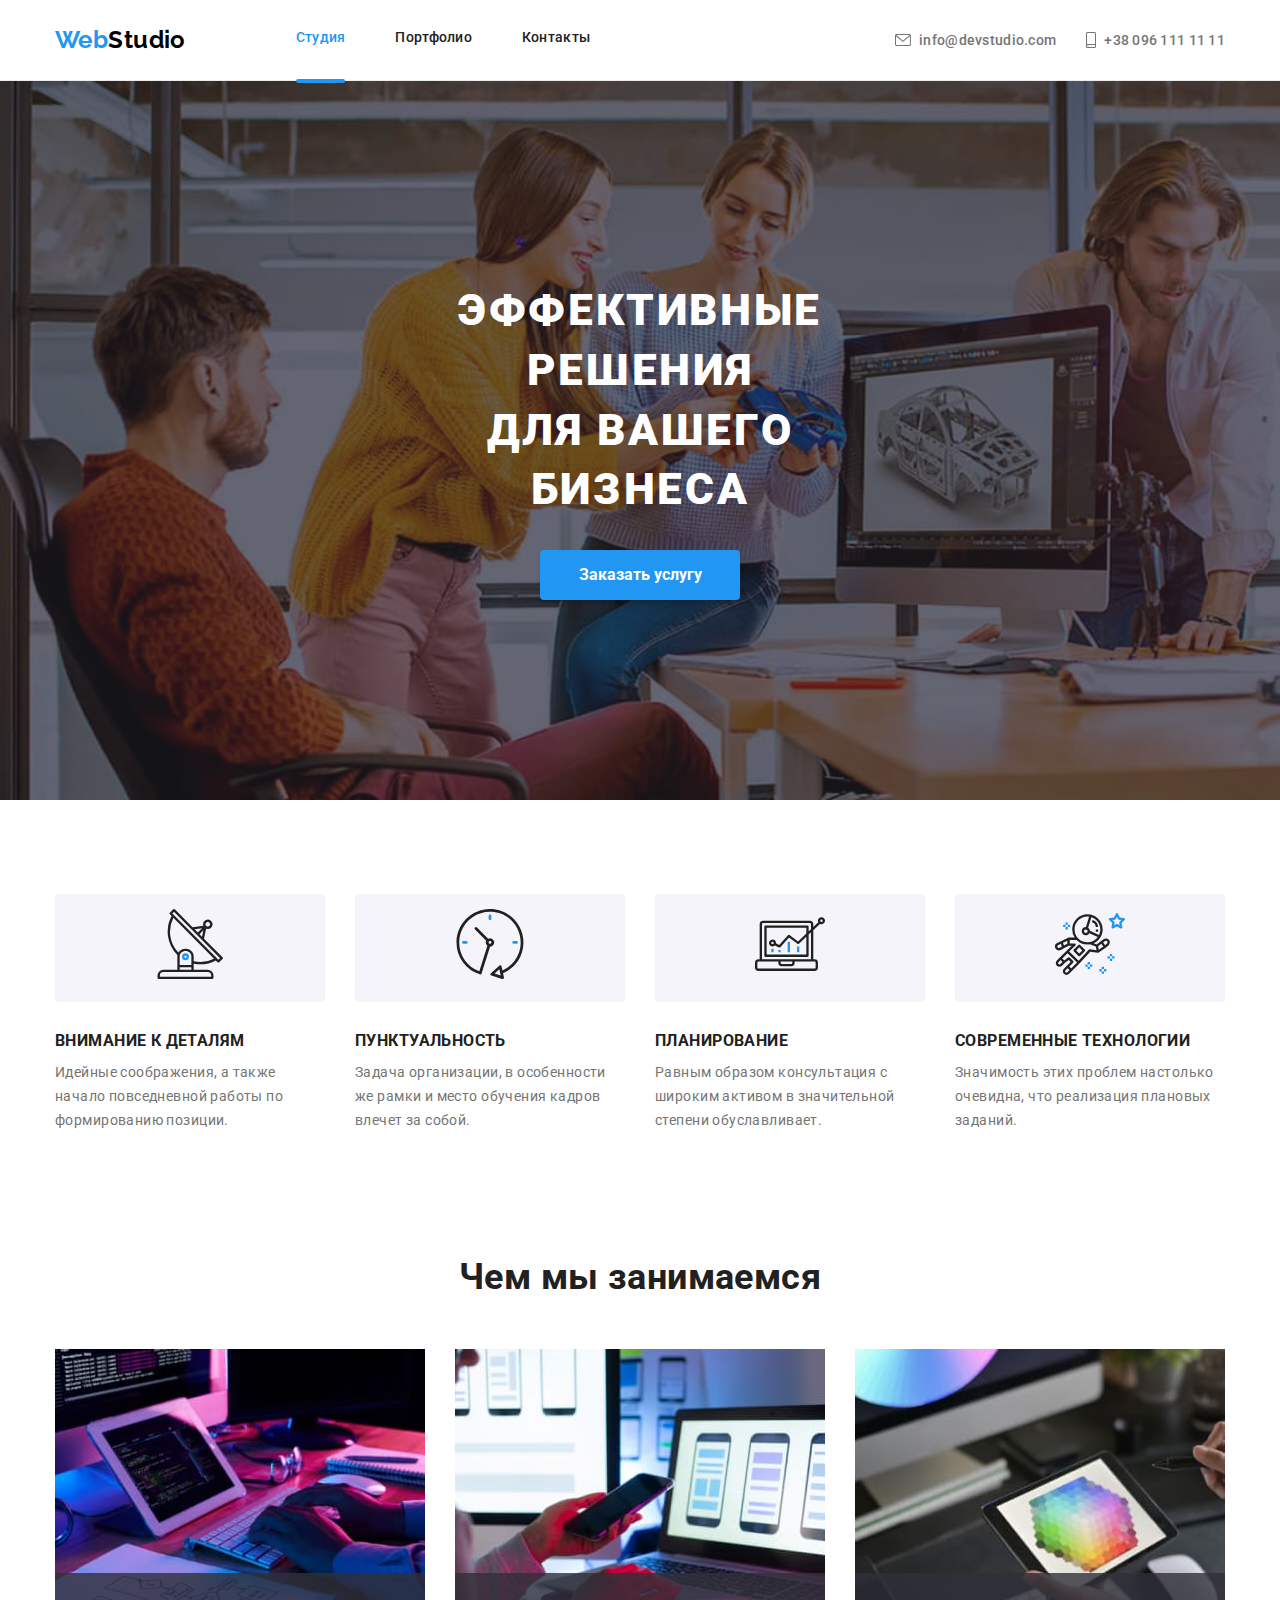
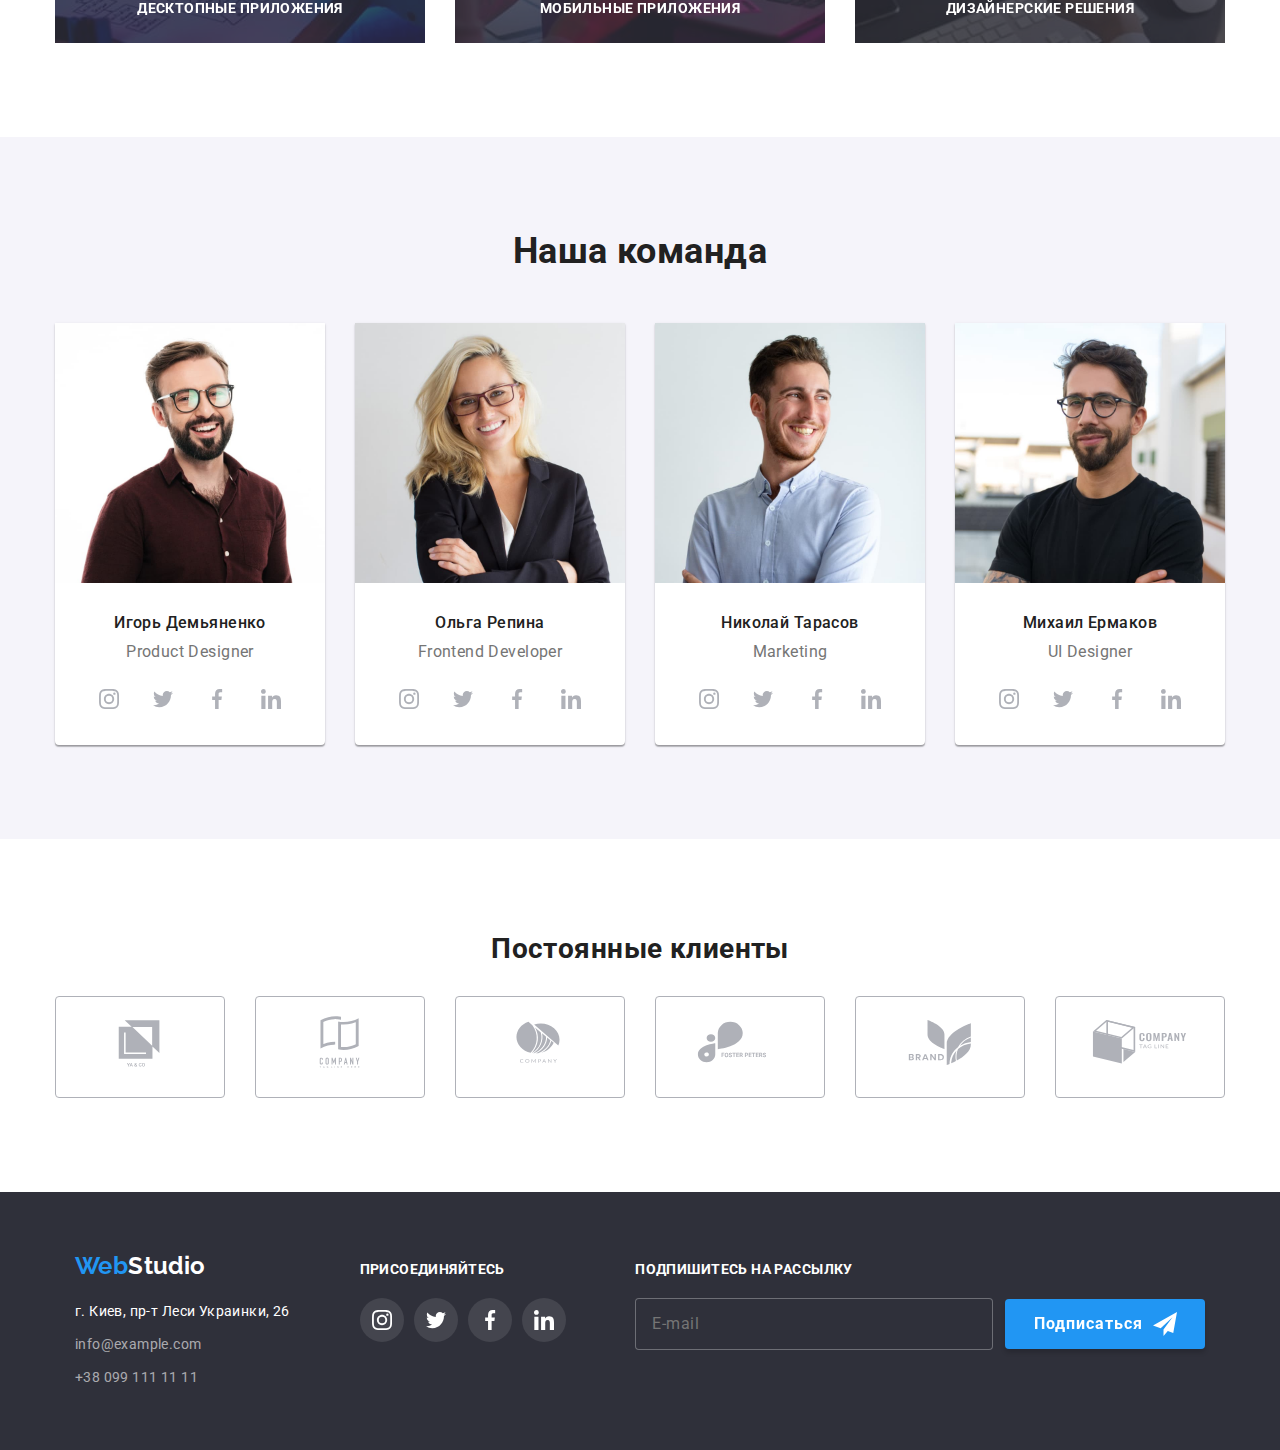
==== commit 9a2ff0b6: "add modal change" ====
--- a/index.html
+++ b/index.html
@@ -129,9 +129,7 @@
                         <span class="modal-container__checkbox-icon"></span>
                     </label>
                     </div>
-                    <label>
-                        <button class="modal-submit" type="submit">Отправить</button>
-                    </label>
+                    <button class="modal-submit" type="submit">Отправить</button>
                 </div> 
             </div>
         </div>
--- a/css/main.min.css
+++ b/css/main.min.css
@@ -4,5 +4,5 @@
  Consolas,  'Liberation Mono',  Menlo,- monospace;font-size:1em}small{font-size:80%}sub,sup{font-size:75%;line-height:0;position:relative;vertical-align:baseline}sub{bottom:-0.25em}sup{top:-0.5em}table{text-indent:0;border-color:inherit}button,input,optgroup,select,textarea{font-family:inherit;font-size:100%;line-height:1.15;margin:0}button,select{text-transform:none}button,[type='button'],[type='reset'],[type='submit']{-webkit-appearance:button}::-moz-focus-inner{border-style:none;padding:0}:-moz-focusring{outline:1px dotted ButtonText}:-moz-ui-invalid{box-shadow:none}legend{padding:0}progress{vertical-align:baseline}::-webkit-inner-spin-button,::-webkit-outer-spin-button{height:auto}[type='search']{-webkit-appearance:textfield;outline-offset:-2px}::-webkit-search-decoration{-webkit-appearance:none}::-webkit-file-upload-button{-webkit-appearance:button;font:inherit}summary{display:list-item}.page{color:var(--primery-text-color);background-color:var(--primery-bg-color);font-family:roboto, sans-serif;letter-spacing:0.03em;font-size:14px;line-height:1.714}@media screen and (min-width: 320px){.page{overflow-x:hidden;overflow-y:hidden}}.container{padding-right:15px;padding-left:15px;margin:0 auto;width:100%}@media screen and (max-width: 767px){.container{width:480px}}@media screen and (min-width: 768px){.container{width:768px}}@media screen and (min-width: 1200px){.container{width:1200px}}.link{text-decoration:none}h1,h2,h3,h4,h5,h6,ul{margin-top:0;margin-bottom:0;padding-left:0}.list{list-style:none}.section{padding:60px 0}@media screen and (min-width: 1200px){.section{padding:94px 0}}.instruments,.work,.example-work{background:var(--primery-bg-color)}img{display:block;max-width:100%;height:auto}.header{position:relative;border-bottom:1px solid #ECECEC}@media screen and (max-width: 480px){.header{width:480px}}.header .nav{display:-webkit-box;display:-webkit-flex;display:-ms-flexbox;display:flex;-webkit-box-pack:justify;-webkit-justify-content:space-between;-ms-flex-pack:justify;justify-content:space-between;-webkit-box-align:center;-webkit-align-items:center;-ms-flex-align:center;align-items:center;min-height:60px}@media screen and (min-width: 768px){.header .nav{min-height:80px}}.header .menu-button{display:-webkit-inline-box;display:-webkit-inline-flex;display:-ms-inline-flexbox;display:inline-flex;border:none;padding:0;margin:0;background-color:transparent;z-index:3}@media screen and (min-width: 768px){.header .menu-button{display:none}}@media screen and (max-width: 767px){.header .menu-container{display:none;position:absolute;top:0;left:0;width:100%;height:100vh;padding:48px 48px 48px 40px;background-color:var(--primery-bg-color);z-index:2}.header .menu-container.is-open{display:-webkit-box;display:-webkit-flex;display:-ms-flexbox;display:flex;-webkit-box-orient:vertical;-webkit-box-direction:normal;-webkit-flex-direction:column;-ms-flex-direction:column;flex-direction:column;-webkit-box-pack:justify;-webkit-justify-content:space-between;-ms-flex-pack:justify;justify-content:space-between}}@media screen and (min-width: 768px){.header .menu-container{display:-webkit-box;display:-webkit-flex;display:-ms-flexbox;display:flex;-webkit-box-align:center;-webkit-align-items:center;-ms-flex-align:center;align-items:center}}.header .menu-button .icon-cross{display:none}.header .menu-button.is-open .icon-cross{display:block}.header .menu-button.is-open .icon-menu{display:none}.logo{display:inline-block;font-family:Raleway, sans-serif;font-weight:700;font-size:24px;line-height:1.166}.logo .logo__basic-color{color:var(--accent-color)}.logo .logo__color-basic-studio{color:#000000}@media screen and (max-width: 767px){.nav-header{display:block}.nav-header__item:not(:last-child){margin-bottom:32px}}@media screen and (min-width: 768px){.nav-header .nav-header__list{display:-webkit-box;display:-webkit-flex;display:-ms-flexbox;display:flex;margin-right:84px}}@media screen and (min-width: 1200px){.nav-header .nav-header__list{margin-right:305px}}@media screen and (min-width: 768px){.nav-header .nav-header__item:not(:last-child){margin-right:50px}}.nav-header .nav-header__link{color:inherit;font-weight:500;font-size:40px;line-height:1.175;text-align:center;letter-spacing:0.02em;-webkit-transition:color var(--time-transition) var(--cubic);-o-transition:color var(--time-transition) var(--cubic);transition:color var(--time-transition) var(--cubic)}.nav-header .nav-header__link:hover,.nav-header .nav-header__link:focus{color:var(--accent-color)}@media screen and (min-width: 768px){.nav-header .nav-header__link{font-size:14px;line-height:1.142}}.nav-header .nav-header__link--active{color:var(--accent-color)}.nav-header .nav-header__link--active::after{content:"";display:none;position:relative;width:100%;height:4px;top:29px;background-color:var(--accent-color);-webkit-border-radius:2px;border-radius:2px}@media screen and (min-width: 768px){.nav-header .nav-header__link--active::after{display:block}}.social-menu__list{display:-webkit-box;display:-webkit-flex;display:-ms-flexbox;display:flex}@media screen and (min-width: 768px){.social-menu__list{display:none}}.social-menu__link{margin-right:20px;font-weight:500;font-size:18px;line-height:1.22;letter-spacing:0.02em;color:var(--accent-color)}.social-menu__link--delimiter:after{content:"";position:relative;right:-10px;bottom:0;width:22px;color:inherit;border:1px solid rgba(33,33,33,0.2);-webkit-transform:rotate(90deg);-ms-transform:rotate(90deg);transform:rotate(90deg)}@media screen and (max-width: 767px){.connection-list{margin-bottom:64px}.connection-list__item:not(:last-child){margin-bottom:32px}}@media screen and (min-width: 768px){.connection-list{display:-webkit-box;display:-webkit-flex;display:-ms-flexbox;display:flex;-webkit-box-orient:vertical;-webkit-box-direction:reverse;-webkit-flex-direction:column-reverse;-ms-flex-direction:column-reverse;flex-direction:column-reverse}}@media screen and (min-width: 1200px){.connection-list{-webkit-box-orient:horizontal;-webkit-box-direction:reverse;-webkit-flex-direction:row-reverse;-ms-flex-direction:row-reverse;flex-direction:row-reverse;-webkit-box-align:center;-webkit-align-items:center;-ms-flex-align:center;align-items:center}}@media screen and (min-width: 768px){.connection-list .connection-list__item{display:-webkit-box;display:-webkit-flex;display:-ms-flexbox;display:flex}}@media screen and (min-width: 768px){.connection-list .connection-list__item:not(:first-child){margin-bottom:10px}}@media screen and (min-width: 1200px){.connection-list .connection-list__item:not(:first-child){margin-bottom:0}}@media screen and (min-width: 1200px){.connection-list .connection-list__item:not(:last-child){margin-left:30px}}.connection-list .connection-list__link{color:var(--secondary-text-color);font-weight:500;font-size:34px;line-height:1.176;letter-spacing:0.02em;-webkit-transition:color var(--time-transition) var(--cubic);-o-transition:color var(--time-transition) var(--cubic);transition:color var(--time-transition) var(--cubic)}@media screen and (min-width: 768px){.connection-list .connection-list__link{display:-webkit-inline-box;display:-webkit-inline-flex;display:-ms-inline-flexbox;display:inline-flex;font-size:12px;line-height:1.166}}@media screen and (min-width: 1200px){.connection-list .connection-list__link{font-size:14px;line-height:1.142}}.connection-list .connection-list__link:hover,.connection-list .connection-list__link:focus{color:var(--accent-color)}.connection-list .connection-list__link:hover .connection-list__icon-mail,.connection-list .connection-list__link:focus .connection-list__icon-mail,.connection-list .connection-list__link:hover .connection-list__icon-phone,.connection-list .connection-list__link:focus .connection-list__icon-phone{fill:var(--accent-color)}.connection-list .connection-list__icon-mail,.connection-list .connection-list__icon-phone{display:none;-webkit-transition:fill var(--time-transition) var(--cubic);-o-transition:fill var(--time-transition) var(--cubic);transition:fill var(--time-transition) var(--cubic)}@media screen and (min-width: 768px){.connection-list .connection-list__icon-mail,.connection-list .connection-list__icon-phone{display:block;margin-right:8px;fill:var(--secondary-text-color)}}@media screen and (min-width: 768px){.connection-list .connection-list__icon-mail{width:14px;height:10px}}@media screen and (min-width: 1200px){.connection-list .connection-list__icon-mail{width:16px;height:12px}}@media screen and (min-width: 768px){.connection-list .connection-list__icon-phone{width:10px;height:14px}}@media screen and (min-width: 1200px){.connection-list .connection-list__icon-phone{width:10px;height:16px}}.hero-container{min-width:100%;background-color:#C4C4C4;background-image:-webkit-gradient(linear, left top, left bottom, from(rgba(47,48,58,0.4)), to(rgba(47,48,58,0.4))),url(/images/mobile/hero.jpg);background-image:-webkit-linear-gradient(rgba(47,48,58,0.4), rgba(47,48,58,0.4)),url(/images/mobile/hero.jpg);background-image:-o-linear-gradient(rgba(47,48,58,0.4), rgba(47,48,58,0.4)),url(/images/mobile/hero.jpg);background-image:linear-gradient(rgba(47,48,58,0.4), rgba(47,48,58,0.4)),url(/images/mobile/hero.jpg);-webkit-background-size:cover;background-size:cover;text-align:center;padding:118px 60px}@media (min-device-pixel-ratio: 2), (-webkit-min-device-pixel-ratio: 2), (-o-min-device-pixel-ratio: 2/1), (min-resolution: 192dpi), (min-resolution: 2dppx){.hero-container{background-image:-webkit-gradient(linear, left top, left bottom, from(rgba(47,48,58,0.4)), to(rgba(47,48,58,0.4))),url(/images/mobile/hero@2x.jpg);background-image:-webkit-linear-gradient(rgba(47,48,58,0.4), rgba(47,48,58,0.4)),url(/images/mobile/hero@2x.jpg);background-image:-o-linear-gradient(rgba(47,48,58,0.4), rgba(47,48,58,0.4)),url(/images/mobile/hero@2x.jpg);background-image:linear-gradient(rgba(47,48,58,0.4), rgba(47,48,58,0.4)),url(/images/mobile/hero@2x.jpg)}}@media screen and (min-width: 768px){.hero-container{min-width:100%;padding:118px 204px;background-image:-webkit-gradient(linear, left top, left bottom, from(rgba(47,48,58,0.4)), to(rgba(47,48,58,0.4))),url(/images/table/hero768.jpg);background-image:-webkit-linear-gradient(rgba(47,48,58,0.4), rgba(47,48,58,0.4)),url(/images/table/hero768.jpg);background-image:-o-linear-gradient(rgba(47,48,58,0.4), rgba(47,48,58,0.4)),url(/images/table/hero768.jpg);background-image:linear-gradient(rgba(47,48,58,0.4), rgba(47,48,58,0.4)),url(/images/table/hero768.jpg)}}@media screen and (min-width: 768px) and (min-device-pixel-ratio: 2), screen and (min-width: 768px) and (-webkit-min-device-pixel-ratio: 2), screen and (min-width: 768px) and (-o-min-device-pixel-ratio: 2/1), screen and (min-width: 768px) and (min-resolution: 192dpi), screen and (min-width: 768px) and (min-resolution: 2dppx){.hero-container{background-image:-webkit-gradient(linear, left top, left bottom, from(rgba(47,48,58,0.4)), to(rgba(47,48,58,0.4))),url(/images/table/hero768@2x.jpg);background-image:-webkit-linear-gradient(rgba(47,48,58,0.4), rgba(47,48,58,0.4)),url(/images/table/hero768@2x.jpg);background-image:-o-linear-gradient(rgba(47,48,58,0.4), rgba(47,48,58,0.4)),url(/images/table/hero768@2x.jpg);background-image:linear-gradient(rgba(47,48,58,0.4), rgba(47,48,58,0.4)),url(/images/table/hero768@2x.jpg)}}@media screen and (min-width: 1200px){.hero-container{width:100%;padding:118px 204px;background-image:-webkit-gradient(linear, left top, left bottom, from(rgba(47,48,58,0.4)), to(rgba(47,48,58,0.4))),url(/images/desctop/bg-hero.jpg);background-image:-webkit-linear-gradient(rgba(47,48,58,0.4), rgba(47,48,58,0.4)),url(/images/desctop/bg-hero.jpg);background-image:-o-linear-gradient(rgba(47,48,58,0.4), rgba(47,48,58,0.4)),url(/images/desctop/bg-hero.jpg);background-image:linear-gradient(rgba(47,48,58,0.4), rgba(47,48,58,0.4)),url(/images/desctop/bg-hero.jpg)}}@media screen and (min-width: 1200px) and (min-device-pixel-ratio: 2), screen and (min-width: 1200px) and (-webkit-min-device-pixel-ratio: 2), screen and (min-width: 1200px) and (-o-min-device-pixel-ratio: 2/1), screen and (min-width: 1200px) and (min-resolution: 192dpi), screen and (min-width: 1200px) and (min-resolution: 2dppx){.hero-container{background-image:-webkit-gradient(linear, left top, left bottom, from(rgba(47,48,58,0.4)), to(rgba(47,48,58,0.4))),url(/images/desctop/hero@2x.jpg);background-image:-webkit-linear-gradient(rgba(47,48,58,0.4), rgba(47,48,58,0.4)),url(/images/desctop/hero@2x.jpg);background-image:-o-linear-gradient(rgba(47,48,58,0.4), rgba(47,48,58,0.4)),url(/images/desctop/hero@2x.jpg);background-image:linear-gradient(rgba(47,48,58,0.4), rgba(47,48,58,0.4)),url(/images/desctop/hero@2x.jpg)}}.hero-container .hero-container__title{margin-bottom:30px;color:var(--color-hero);font-weight:900;font-size:26px;line-height:1.62;letter-spacing:0.06em;text-transform:uppercase}.hero-container .hero-container__button,.hero-container .modal-submit{background-color:var(--accent-color);color:var(--color-button);width:200px;margin-bottom:0px;padding:10px 32px;cursor:pointer;font-weight:700;font-size:16px;line-height:1.875;-webkit-box-shadow:0px 4px 4px rgba(0,0,0,0.15);box-shadow:0px 4px 4px rgba(0,0,0,0.15);-webkit-border-radius:4px;border-radius:4px;border:none}.backdrop{position:fixed;top:0;left:0;width:100%;height:100%;padding:93px 15px 94px 15px;background-color:rgba(0,0,0,0.2);opacity:1;-webkit-transition:opacity var(--time-transition) var(--cubic);-o-transition:opacity var(--time-transition) var(--cubic);transition:opacity var(--time-transition) var(--cubic);overflow-y:scroll}.backdrop--is-hidden{opacity:0;pointer-events:none}.backdrop--is-hidden .modal{-webkit-transform:scale(0.5);-ms-transform:scale(0.5);transform:scale(0.5)}.modal{-webkit-transform:scale(1);-ms-transform:scale(1);transform:scale(1);-webkit-transition:-webkit-transform var(--time-transition) var(--cubic);transition:-webkit-transform var(--time-transition) var(--cubic);-o-transition:transform var(--time-transition) var(--cubic);transition:transform var(--time-transition) var(--cubic);transition:transform var(--time-transition) var(--cubic), -webkit-transform var(--time-transition) var(--cubic);padding:40px;background-color:#fff;-webkit-box-shadow:0px 1px 3px rgba(0,0,0,0.12),0px 1px 1px rgba(0,0,0,0.14),0px 2px 1px rgba(0,0,0,0.2);box-shadow:0px 1px 3px rgba(0,0,0,0.12),0px 1px 1px rgba(0,0,0,0.14),0px 2px 1px rgba(0,0,0,0.2);-webkit-border-radius:4px;border-radius:4px}@media screen and (min-width: 768px){.modal{position:absolute;top:50%;left:50%;-webkit-transform:translate(-50%, -50%);-ms-transform:translate(-50%, -50%);transform:translate(-50%, -50%);min-width:450px;min-height:609px}}@media screen and (min-width: 1200px){.modal{min-width:528px;min-height:581px}}.modal .modal__close{position:absolute;top:8px;right:8px;width:30px;height:30px;background:#FFFFFF;border:1px solid rgba(0,0,0,0.1);-webkit-box-sizing:border-box;box-sizing:border-box;-webkit-border-radius:50%;border-radius:50%}.modal .modal__icon{position:absolute;width:50%;height:50%;-webkit-transform:translate(-50%, -50%);-ms-transform:translate(-50%, -50%);transform:translate(-50%, -50%);fill:#000000;cursor:pointer}.modal .modal__title{font-weight:bold;font-size:20px;line-height:1.15;margin:0 0 12px 0}.modal .modal-submit{margin-bottom:40px}.modal-container{position:relative}.modal-container .modal-container__field{display:block;text-align:start;font-size:12px;line-height:1,166;letter-spacing:0.01em;color:var(--secondary-text-color);margin-bottom:10px}.modal-container .modal-container__field--check:checked ~ .modal-container__checkbox-icon{background-image:url(../images/iconcheck.svg);-webkit-background-size:contain;background-size:contain;background-repeat:no-repeat;background-position:center;background-color:var(--accent-color);border-color:var(--accent-color);-webkit-background-clip:border-box;background-clip:border-box}.modal-container .modal-container__form,.modal-container .modal-container__comments{width:100%;height:40px;border:1px solid rgba(164,148,148,0.2);-webkit-border-radius:4px;border-radius:4px;margin-top:4px;padding-left:42px;outline:none;-webkit-transition:border var(--time-transition) var(--cubic);-o-transition:border var(--time-transition) var(--cubic);transition:border var(--time-transition) var(--cubic)}.modal-container .modal-container__comments{width:370px;height:120px;padding:12px 16px;margin-bottom:20px;resize:none}.modal-container .modal-container__icon{position:absolute;top:50%;left:12px;fill:var(--primery-text-color);-webkit-transition:fill var(--time-transition) var(--cubic);-o-transition:fill var(--time-transition) var(--cubic);transition:fill var(--time-transition) var(--cubic)}.modal-container:focus-within .modal-container__icon{fill:var(--accent-color)}.modal-container:focus-within .modal-container__form,.modal-container:focus-within .modal-container__comments{border:1px solid #2196F3;-webkit-border-radius:4px;border-radius:4px}.modal-container .modal-container__checkbox{position:relative;display:-webkit-box;display:-webkit-flex;display:-ms-flexbox;display:flex;-webkit-box-align:center;-webkit-align-items:center;-ms-flex-align:center;align-items:center;-webkit-box-pack:center;-webkit-justify-content:center;-ms-flex-pack:center;justify-content:center;margin:0 auto;font-size:12px;line-height:1.166;color:var(--secondary-text-color);padding-left:20px;margin-bottom:31px}.modal-container .modal-container__checkbox-icon{position:absolute;left:10px;width:16px;height:15px;background:#FFFFFF;cursor:pointer;border:2px solid var(--primery-text-color);-webkit-box-shadow:0px 1px 3px rgba(0,0,0,0.12),0px 1px 1px rgba(0,0,0,0.14),0px 2px 1px rgba(0,0,0,0.2);box-shadow:0px 1px 3px rgba(0,0,0,0.12),0px 1px 1px rgba(0,0,0,0.14),0px 2px 1px rgba(0,0,0,0.2);-webkit-border-radius:4px;border-radius:4px;-webkit-transition:background-color var(--cubic) var(--time-transition),border-color var(--cubic) var(--time-transition),-webkit-background-clip var(--cubic) var(--time-transition);transition:background-color var(--cubic) var(--time-transition),border-color var(--cubic) var(--time-transition),-webkit-background-clip var(--cubic) var(--time-transition);-o-transition:background-color var(--cubic) var(--time-transition),border-color var(--cubic) var(--time-transition),background-clip var(--cubic) var(--time-transition);transition:background-color var(--cubic) var(--time-transition),border-color var(--cubic) var(--time-transition),background-clip var(--cubic) var(--time-transition);transition:background-color var(--cubic) var(--time-transition),border-color var(--cubic) var(--time-transition),background-clip var(--cubic) var(--time-transition),-webkit-background-clip var(--cubic) var(--time-transition)}.modal-container .modal-container__form-link{color:var(--accent-color);margin-left:5px}.modal-container .visually-hidden{position:absolute;width:1px;height:1px;margin:-1px;padding:0;overflow:hidden;border:0;clip:rect(0 0 0 0)}@media screen and (min-width: 768px){.instruments{display:-webkit-box;display:-webkit-flex;display:-ms-flexbox;display:flex;-webkit-flex-wrap:wrap;-ms-flex-wrap:wrap;flex-wrap:wrap;margin:-15px}}.instruments .icon-container{text-align:center;margin-bottom:30px;padding:15px 0;background-color:var(--bg-color-instruments);-webkit-border-radius:4px;border-radius:4px}.instruments .instruments__title{margin-bottom:10px;font-weight:bold;line-height:1.142;text-transform:uppercase}.instruments .instruments__text{margin:0;font-size:14px;line-height:1.71;color:var(--secondary-text-color)}.instruments .instruments__item{padding-bottom:30px}.instruments .instruments__item:last-child{padding-bottom:0}@media screen and (min-width: 768px){.instruments .instruments__item{margin:15px;width:-webkit-calc((100% - 4 * 15px) / 2);width:calc((100% - 4 * 15px) / 2)}}@media screen and (min-width: 1200px){.instruments .instruments__item{width:-webkit-calc((100% - 8 * 15px) / 4);width:calc((100% - 8 * 15px) / 4)}}.section-team{background-color:#f5f4fa}@media screen and (max-width: 480px){.section-team{width:480px}}.section-team__title{font-weight:700;font-size:36px;line-height:1.166;text-align:center;margin-bottom:50px}@media screen and (min-width: 768px){.team{display:-webkit-box;display:-webkit-flex;display:-ms-flexbox;display:flex;-webkit-flex-wrap:wrap;-ms-flex-wrap:wrap;flex-wrap:wrap;margin:-15px}}.team__item{display:block;text-align:center;background-color:var(--primery-bg-color);-webkit-box-shadow:0px 1px 3px rgba(0,0,0,0.12),0px 1px 1px rgba(0,0,0,0.14),0px 2px 1px rgba(0,0,0,0.2);box-shadow:0px 1px 3px rgba(0,0,0,0.12),0px 1px 1px rgba(0,0,0,0.14),0px 2px 1px rgba(0,0,0,0.2);-webkit-border-radius:0px 0px 4px 4px;border-radius:0px 0px 4px 4px}@media screen and (max-width: 767px){.team__item:not(:last-child){margin-bottom:30px}}@media screen and (min-width: 768px){.team__item{margin:15px;width:-webkit-calc((100% - 4 * 15px ) / 2);width:calc((100% - 4 * 15px ) / 2)}}@media screen and (min-width: 1200px){.team__item{margin:15px;width:-webkit-calc((100% - 8 * 15px) / 4);width:calc((100% - 8 * 15px) / 4)}}.team__name{font-weight:500;font-size:16px;line-height:1.187;text-align:center;margin-bottom:10px}.team__profession{color:var(--secondary-text-color);font-weight:normal;font-size:16px;line-height:1.187;margin:0 0 16px 0}.team__foto{margin-bottom:30px}.section-work{display:none}@media screen and (min-width: 1200px){.section-work{display:block;padding-bottom:94px}}.section-work .work__title{margin-bottom:50px;font-weight:700;font-size:36px;line-height:1.166;text-align:center}.section-work .work__list{display:-webkit-box;display:-webkit-flex;display:-ms-flexbox;display:flex;-webkit-box-pack:center;-webkit-justify-content:center;-ms-flex-pack:center;justify-content:center;-webkit-box-align:center;-webkit-align-items:center;-ms-flex-align:center;align-items:center;margin:-15px}.section-work .work__item{position:relative;margin:15px;width:-webkit-calc((100% - 6 * 15px) / 3);width:calc((100% - 6 * 15px) / 3)}.section-work .work__title-thumb{position:absolute;bottom:0;left:0;width:100%;height:70px;padding:27px 0;background:rgba(47,48,58,0.8);font-weight:bold;font-size:14px;line-height:1.142;text-align:center;letter-spacing:0.03em;text-transform:uppercase;color:#ffffff}.social-team{display:-webkit-box;display:-webkit-flex;display:-ms-flexbox;display:flex;-webkit-box-pack:center;-webkit-justify-content:center;-ms-flex-pack:center;justify-content:center;-webkit-box-align:center;-webkit-align-items:center;-ms-flex-align:center;align-items:center}.social-team .social-team__item{width:44px;height:44px;margin-bottom:24px}.social-team .social-team__icon{background-position:center;fill:currentColor;-webkit-transition:fill var(--time-transition) var(--cubic);-o-transition:fill var(--time-transition) var(--cubic);transition:fill var(--time-transition) var(--cubic)}.social-team .social-team__link{display:-webkit-inline-box;display:-webkit-inline-flex;display:-ms-inline-flexbox;display:inline-flex;-webkit-box-pack:center;-webkit-justify-content:center;-ms-flex-pack:center;justify-content:center;-webkit-box-align:center;-webkit-align-items:center;-ms-flex-align:center;align-items:center;-webkit-border-radius:50%;border-radius:50%;width:100%;height:100%;color:var(--color-icon);-webkit-transition:background-color var(--time-transition) var(--cubic);-o-transition:background-color var(--time-transition) var(--cubic);transition:background-color var(--time-transition) var(--cubic)}.social-team .social-team__link:hover,.social-team .social-team__link:focus{background-color:var(--accent-color)}.social-team .social-team__link:hover .social-team__icon,.social-team .social-team__link:focus .social-team__icon{fill:#fff}.social-team .social-team__item:not(:first-child){margin-left:10px}.section__title{margin-bottom:30px;font-weight:bold;font-size:28px;line-height:1.178;text-align:center;color:var(--primery-text-color)}.customers-list{display:-webkit-box;display:-webkit-flex;display:-ms-flexbox;display:flex;-webkit-flex-wrap:wrap;-ms-flex-wrap:wrap;flex-wrap:wrap;margin:-15px}.customers-list__item{display:-webkit-box;display:-webkit-flex;display:-ms-flexbox;display:flex;-webkit-box-pack:center;-webkit-justify-content:center;-ms-flex-pack:center;justify-content:center;-webkit-box-align:center;-webkit-align-items:center;-ms-flex-align:center;align-items:center;margin:15px;padding:16px 0;-webkit-flex-basis:-webkit-calc((100% - 4 * 15px) / 2);-ms-flex-preferred-size:calc((100% - 4 * 15px) / 2);flex-basis:calc((100% - 4 * 15px) / 2);border:1px solid #AFB1B8;-webkit-border-radius:4px;border-radius:4px;-webkit-transition:border-color var(--time-transition) var(--cubic);-o-transition:border-color var(--time-transition) var(--cubic);transition:border-color var(--time-transition) var(--cubic)}@media screen and (min-width: 768px){.customers-list__item{-webkit-flex-basis:-webkit-calc((100% - 6 * 15px) / 3);-ms-flex-preferred-size:calc((100% - 6 * 15px) / 3);flex-basis:calc((100% - 6 * 15px) / 3)}}@media screen and (min-width: 1200px){.customers-list__item{-webkit-flex-basis:-webkit-calc((100% - 12 * 15px) / 6);-ms-flex-preferred-size:calc((100% - 12 * 15px) / 6);flex-basis:calc((100% - 12 * 15px) / 6)}}.customers-list__item:hover,.customers-list__item:focus{border-color:var(--accent-color)}.customers-list__item .customers-list__link{color:var(--color-icon)}.customers-list__item .customers-list__icon{fill:currentColor;-webkit-transition:fill var(--time-transition) var(--cubic);-o-transition:fill var(--time-transition) var(--cubic);transition:fill var(--time-transition) var(--cubic)}.customers-list__item:hover .customers-list__icon,.customers-list__item:focus .customers-list__icon{fill:var(--accent-color)}.examples-list{display:-webkit-box;display:-webkit-flex;display:-ms-flexbox;display:flex;-webkit-flex-wrap:wrap;-ms-flex-wrap:wrap;flex-wrap:wrap;margin-bottom:40px}@media screen and (min-width: 768px){.examples-list{-webkit-box-pack:center;-webkit-justify-content:center;-ms-flex-pack:center;justify-content:center;-webkit-box-align:center;-webkit-align-items:center;-ms-flex-align:center;align-items:center;margin-bottom:30px}}@media screen and (min-width: 1200px){.examples-list{margin-bottom:50px}}.examples-list .examples-list__item{margin-right:4px}.examples-list .examples-list__item:nth-child(-n+3){margin-bottom:15px}@media screen and (min-width: 768px){.examples-list .examples-list__item:nth-child(-n+3){margin-bottom:0}}@media screen and (min-width: 768px){.examples-list .examples-list__item:not(:first-child){margin-left:8px}}.examples-list .examples-list__button{color:var(--primery-text-color);background-color:var(--buttom-bg-color-potfolio);font-weight:500;font-size:16px;line-height:1.62;text-align:center;cursor:pointer;border:none;-webkit-border-radius:4px;border-radius:4px;padding:6px 22px;-webkit-transition:background-color var(--time-transition) var(--cubic),color var(--time-transition) var(--cubic),-webkit-box-shadow var(--time-transition) var(--cubic);transition:background-color var(--time-transition) var(--cubic),color var(--time-transition) var(--cubic),-webkit-box-shadow var(--time-transition) var(--cubic);-o-transition:background-color var(--time-transition) var(--cubic),color var(--time-transition) var(--cubic),box-shadow var(--time-transition) var(--cubic);transition:background-color var(--time-transition) var(--cubic),color var(--time-transition) var(--cubic),box-shadow var(--time-transition) var(--cubic);transition:background-color var(--time-transition) var(--cubic),color var(--time-transition) var(--cubic),box-shadow var(--time-transition) var(--cubic),-webkit-box-shadow var(--time-transition) var(--cubic)}.examples-list .examples-list__button:hover,.examples-list .examples-list__button:focus{background-color:var(--accent-color);color:var(--color-button);-webkit-box-shadow:0px 3px 1px rgba(0,0,0,0.1),0px 1px 2px rgba(0,0,0,0.08),0px 2px 2px rgba(0,0,0,0.12);box-shadow:0px 3px 1px rgba(0,0,0,0.1),0px 1px 2px rgba(0,0,0,0.08),0px 2px 2px rgba(0,0,0,0.12)}@media screen and (min-width: 768px){.works{display:-webkit-box;display:-webkit-flex;display:-ms-flexbox;display:flex;-webkit-flex-wrap:wrap;-ms-flex-wrap:wrap;flex-wrap:wrap;margin:-15px}}.works .works__item{-webkit-box-sizing:border-box;box-sizing:border-box;margin-bottom:30px}@media screen and (min-width: 768px){.works .works__item{-webkit-flex-basis:-webkit-calc((100% - 4 * 15px) / 2);-ms-flex-preferred-size:calc((100% - 4 * 15px) / 2);flex-basis:calc((100% - 4 * 15px) / 2);margin:15px}}@media screen and (min-width: 1200px){.works .works__item{-webkit-flex-basis:-webkit-calc((100% - 6 * 15px) / 3);-ms-flex-preferred-size:calc((100% - 6 * 15px) / 3);flex-basis:calc((100% - 6 * 15px) / 3)}}.works .works__link{display:block;text-decoration:none;color:var(--primery-text-color);-webkit-transition:-webkit-box-shadow var(--time-transition) var(--cubic);transition:-webkit-box-shadow var(--time-transition) var(--cubic);-o-transition:box-shadow var(--time-transition) var(--cubic);transition:box-shadow var(--time-transition) var(--cubic);transition:box-shadow var(--time-transition) var(--cubic), -webkit-box-shadow var(--time-transition) var(--cubic)}.works .works__link:hover{-webkit-box-shadow:0px 1px 1px rgba(0,0,0,0.12),0px 4px 4px rgba(0,0,0,0.06),1px 4px 6px rgba(0,0,0,0.16);box-shadow:0px 1px 1px rgba(0,0,0,0.12),0px 4px 4px rgba(0,0,0,0.06),1px 4px 6px rgba(0,0,0,0.16)}.card-thumb{position:relative;overflow:hidden}.card-thumb .card-thumb__overlay{position:absolute;top:0;left:0;width:100%;height:100%;padding:63px 24px 63px 24px;font-size:18px;line-height:1.56;letter-spacing:0.03em;color:#FFFFFF;opacity:0;background-color:rgba(33,150,243,0.9);-webkit-transform:translateY(100%);-ms-transform:translateY(100%);transform:translateY(100%);-webkit-transition:opacity var(--time-transition) var(--cubic),-webkit-transform var(--time-transition) var(--cubic);transition:opacity var(--time-transition) var(--cubic),-webkit-transform var(--time-transition) var(--cubic);-o-transition:opacity var(--time-transition) var(--cubic),transform var(--time-transition) var(--cubic);transition:opacity var(--time-transition) var(--cubic),transform var(--time-transition) var(--cubic);transition:opacity var(--time-transition) var(--cubic),transform var(--time-transition) var(--cubic),-webkit-transform var(--time-transition) var(--cubic)}.card-thumb .card-thumb__info-text{margin:0 0}.card-thumb__meta{border:1px solid #EEEEEE;padding:20px 24px;-webkit-box-shadow:0px 1px 1px rgba(0,0,0,0.12),0;box-shadow:0px 1px 1px rgba(0,0,0,0.12),0}.card-thumb__meta .card-thumb__name{font-weight:700;font-size:18px;line-height:2;letter-spacing:0.06em;margin-bottom:4px}.card-thumb__meta .card-thumb__category{color:var(--secondary-text-color);font-size:16px;line-height:1.87;letter-spacing:0.03em;margin-bottom:0;margin-top:0}@media screen and (min-width: 768px) and (max-width: 1199px){.card-thumb__meta--size{padding-bottom:55px}}.works__link:hover .card-thumb__overlay,.works__link:focus .card-thumb__overlay{opacity:1;-webkit-transform:translateY(0);-ms-transform:translateY(0);transform:translateY(0)}.nav-footer{background-color:var(--secondary-bg-color)}@media screen and (max-width: 480px){.nav-footer{width:480px}}.nav-footer .nav-footer__container{padding:60px 0}@media screen and (min-width: 768px){.nav-footer .nav-footer__container{display:-webkit-box;display:-webkit-flex;display:-ms-flexbox;display:flex;-webkit-flex-wrap:wrap;-ms-flex-wrap:wrap;flex-wrap:wrap;-webkit-justify-content:space-around;-ms-flex-pack:distribute;justify-content:space-around;-webkit-box-align:baseline;-webkit-align-items:baseline;-ms-flex-align:baseline;align-items:baseline}}.container-address{text-align:center}@media screen and (max-width: 1199px){.container-address{margin-bottom:60px}}.address-list__item:not(:last-child){margin-bottom:8px}.address-list__contacts{color:rgba(255,255,255,0.6);font-style:normal;font-weight:400;color:#ffffff99;-webkit-transition:color 250ms cubic-bezier(0.4, 0, 0.2, 1);-o-transition:color 250ms cubic-bezier(0.4, 0, 0.2, 1);transition:color 250ms cubic-bezier(0.4, 0, 0.2, 1)}.address-list__contacts:hover,.address-list__contacts:focus{color:var(--accent-color)}.address-list__contacts--white-color{color:#ffffff}@media screen and (max-width: 767px){.association{display:block}}@media screen and (min-width: 768px){.association{display:-webkit-box;display:-webkit-flex;display:-ms-flexbox;display:flex;-webkit-justify-content:space-around;-ms-flex-pack:distribute;justify-content:space-around}}.logo--change-color{display:inline-block;margin-bottom:20px}.logo__color-basic-studio--inverse{color:#ffffff}.invitation{text-align:center}@media screen and (max-width: 1199px){.invitation{margin-bottom:60px}}@media screen and (min-width: 1200px){.invitation{text-align:start}}.invitation .invitation__title{margin-bottom:20px;font-size:14px;letter-spacing:0.03em;font-weight:700;line-height:1.14;text-transform:uppercase;color:#FFFFFF}.social-list{display:-webkit-box;display:-webkit-flex;display:-ms-flexbox;display:flex;-webkit-box-pack:center;-webkit-justify-content:center;-ms-flex-pack:center;justify-content:center}.social-list .social-list__item{width:44px;height:44px;-webkit-border-radius:50%;border-radius:50%;background-color:rgba(255,255,255,0.1);-webkit-transition:background-color var(--time-transition) var(--cubic);-o-transition:background-color var(--time-transition) var(--cubic);transition:background-color var(--time-transition) var(--cubic)}.social-list .social-list__item:hover,.social-list .social-list__item:focus{background-color:var(--accent-color)}.social-list .social-list__item:not(:last-child){margin-right:10px}.social-list .social-list__link{display:block;width:100%;height:100%;padding:12px;fill:#ffffff}.form{text-align:center}@media screen and (min-width: 1200px){.form{text-align:start}}.form .form__title{margin:0 0 20px 0;font-size:14px;font-weight:700;line-height:1.14;text-transform:uppercase;color:#FFFFFF}@media screen and (min-width: 768px){.form .form-container{display:-webkit-box;display:-webkit-flex;display:-ms-flexbox;display:flex;-webkit-box-orient:vertical;-webkit-box-direction:normal;-webkit-flex-direction:column;-ms-flex-direction:column;flex-direction:column;-webkit-box-align:center;-webkit-align-items:center;-ms-flex-align:center;align-items:center}}@media screen and (min-width: 1200px){.form .form-container{-webkit-box-orient:horizontal;-webkit-box-direction:normal;-webkit-flex-direction:row;-ms-flex-direction:row;flex-direction:row}}.form .form__input{width:100%;margin-bottom:20px;padding:15px 0 15px 16px;-webkit-box-sizing:border-box;box-sizing:border-box;border:1px solid rgba(255,255,255,0.3);-webkit-border-radius:4px;border-radius:4px;font-size:16px;line-height:1.25;letter-spacing:0.03em;background:#2F303A;color:rgba(255,255,255,0.6)}@media screen and (min-width: 768px){.form .form__input{width:450px}}@media screen and (min-width: 1200px){.form .form__input{margin-bottom:0;margin-right:12px;width:358px}}.form .form__submit{position:relative;width:200px;font-weight:700;font-size:16px;line-height:1.87;letter-spacing:0.06em;padding:10px 62px 10px 29px;background:var(--accent-color);-webkit-box-shadow:0px 4px 4px rgba(0,0,0,0.15);box-shadow:0px 4px 4px rgba(0,0,0,0.15);border:none;-webkit-border-radius:4px;border-radius:4px;cursor:pointer;color:#FFFFFF}@media screen and (min-width: 768px){.form .form__submit{display:block}}.form .form__icon{display:block;position:absolute;top:13px;right:28px;fill:#ffffff}
+ monospace;font-size:1em}small{font-size:80%}sub,sup{font-size:75%;line-height:0;position:relative;vertical-align:baseline}sub{bottom:-0.25em}sup{top:-0.5em}table{text-indent:0;border-color:inherit}button,input,optgroup,select,textarea{font-family:inherit;font-size:100%;line-height:1.15;margin:0}button,select{text-transform:none}button,[type='button'],[type='reset'],[type='submit']{-webkit-appearance:button}::-moz-focus-inner{border-style:none;padding:0}:-moz-focusring{outline:1px dotted ButtonText}:-moz-ui-invalid{box-shadow:none}legend{padding:0}progress{vertical-align:baseline}::-webkit-inner-spin-button,::-webkit-outer-spin-button{height:auto}[type='search']{-webkit-appearance:textfield;outline-offset:-2px}::-webkit-search-decoration{-webkit-appearance:none}::-webkit-file-upload-button{-webkit-appearance:button;font:inherit}summary{display:list-item}.page{color:var(--primery-text-color);background-color:var(--primery-bg-color);font-family:roboto, sans-serif;letter-spacing:0.03em;font-size:14px;line-height:1.714}@media screen and (min-width: 320px){.page{overflow-x:hidden}}.container{padding-right:15px;padding-left:15px;margin-left:auto;margin-right:auto}@media screen and (min-width: 480px){.container{width:480px}}@media screen and (min-width: 768px){.container{width:768px}}@media screen and (min-width: 1200px){.container{width:1200px}}.link{text-decoration:none}h1,h2,h3,h4,h5,h6,ul{margin-top:0;margin-bottom:0;padding-left:0}.list{list-style:none}.section{padding:60px 0}@media screen and (min-width: 1200px){.section{padding:94px 0}}.instruments,.work,.example-work{background:var(--primery-bg-color)}img{display:block;max-width:100%;height:auto}.header{position:relative;border-bottom:1px solid #ECECEC}.header .nav{display:-webkit-box;display:-webkit-flex;display:-ms-flexbox;display:flex;-webkit-box-pack:justify;-webkit-justify-content:space-between;-ms-flex-pack:justify;justify-content:space-between;-webkit-box-align:center;-webkit-align-items:center;-ms-flex-align:center;align-items:center;min-height:60px}@media screen and (min-width: 768px){.header .nav{min-height:80px}}.header .menu-button{display:-webkit-inline-box;display:-webkit-inline-flex;display:-ms-inline-flexbox;display:inline-flex;border:none;padding:0;margin:0;background-color:transparent;z-index:3}@media screen and (min-width: 768px){.header .menu-button{display:none}}@media screen and (max-width: 767px){.header .menu-container{display:none;position:absolute;top:0;left:0;width:100%;height:100vh;padding:48px 48px 48px 40px;background-color:var(--primery-bg-color);z-index:2}.header .menu-container.is-open{display:-webkit-box;display:-webkit-flex;display:-ms-flexbox;display:flex;-webkit-box-orient:vertical;-webkit-box-direction:normal;-webkit-flex-direction:column;-ms-flex-direction:column;flex-direction:column;-webkit-box-pack:justify;-webkit-justify-content:space-between;-ms-flex-pack:justify;justify-content:space-between}}@media screen and (min-width: 768px){.header .menu-container{display:-webkit-box;display:-webkit-flex;display:-ms-flexbox;display:flex;-webkit-box-align:center;-webkit-align-items:center;-ms-flex-align:center;align-items:center}}.header .menu-button .icon-cross{display:none}.header .menu-button.is-open .icon-cross{display:block}.header .menu-button.is-open .icon-menu{display:none}.logo{display:inline-block;font-family:Raleway, sans-serif;font-weight:700;font-size:24px;line-height:1.166}.logo .logo__basic-color{color:var(--accent-color)}.logo .logo__color-basic-studio{color:#000000}@media screen and (max-width: 767px){.nav-header{display:block}.nav-header__item:not(:last-child){margin-bottom:32px}}@media screen and (min-width: 768px){.nav-header .nav-header__list{display:-webkit-box;display:-webkit-flex;display:-ms-flexbox;display:flex;margin-right:84px}}@media screen and (min-width: 1200px){.nav-header .nav-header__list{margin-right:305px}}@media screen and (min-width: 768px){.nav-header .nav-header__item:not(:last-child){margin-right:50px}}.nav-header .nav-header__link{color:inherit;font-weight:500;font-size:40px;line-height:1.175;text-align:center;letter-spacing:0.02em;-webkit-transition:color var(--time-transition) var(--cubic);-o-transition:color var(--time-transition) var(--cubic);transition:color var(--time-transition) var(--cubic)}.nav-header .nav-header__link:hover,.nav-header .nav-header__link:focus{color:var(--accent-color)}@media screen and (min-width: 768px){.nav-header .nav-header__link{font-size:14px;line-height:1.142}}.nav-header .nav-header__link--active{color:var(--accent-color)}.nav-header .nav-header__link--active::after{content:"";display:none;position:relative;width:100%;height:4px;top:29px;background-color:var(--accent-color);-webkit-border-radius:2px;border-radius:2px}@media screen and (min-width: 768px){.nav-header .nav-header__link--active::after{display:block}}.social-menu__list{display:-webkit-box;display:-webkit-flex;display:-ms-flexbox;display:flex}@media screen and (min-width: 768px){.social-menu__list{display:none}}.social-menu__link{margin-right:20px;font-weight:500;font-size:18px;line-height:1.22;letter-spacing:0.02em;color:var(--accent-color)}.social-menu__link--delimiter:after{content:"";position:relative;right:-10px;bottom:0;width:22px;color:inherit;border:1px solid rgba(33,33,33,0.2);-webkit-transform:rotate(90deg);-ms-transform:rotate(90deg);transform:rotate(90deg)}@media screen and (max-width: 767px){.connection-list{margin-bottom:64px}.connection-list__item:not(:last-child){margin-bottom:32px}}@media screen and (min-width: 768px){.connection-list{display:-webkit-box;display:-webkit-flex;display:-ms-flexbox;display:flex;-webkit-box-orient:vertical;-webkit-box-direction:reverse;-webkit-flex-direction:column-reverse;-ms-flex-direction:column-reverse;flex-direction:column-reverse}}@media screen and (min-width: 1200px){.connection-list{-webkit-box-orient:horizontal;-webkit-box-direction:reverse;-webkit-flex-direction:row-reverse;-ms-flex-direction:row-reverse;flex-direction:row-reverse;-webkit-box-align:center;-webkit-align-items:center;-ms-flex-align:center;align-items:center}}@media screen and (min-width: 768px){.connection-list .connection-list__item{display:-webkit-box;display:-webkit-flex;display:-ms-flexbox;display:flex}}@media screen and (min-width: 768px){.connection-list .connection-list__item:not(:first-child){margin-bottom:10px}}@media screen and (min-width: 1200px){.connection-list .connection-list__item:not(:first-child){margin-bottom:0}}@media screen and (min-width: 1200px){.connection-list .connection-list__item:not(:last-child){margin-left:30px}}.connection-list .connection-list__link{color:var(--secondary-text-color);font-weight:500;font-size:34px;line-height:1.176;letter-spacing:0.02em;-webkit-transition:color var(--time-transition) var(--cubic);-o-transition:color var(--time-transition) var(--cubic);transition:color var(--time-transition) var(--cubic)}@media screen and (min-width: 768px){.connection-list .connection-list__link{display:-webkit-inline-box;display:-webkit-inline-flex;display:-ms-inline-flexbox;display:inline-flex;font-size:12px;line-height:1.166;-webkit-box-align:center;-webkit-align-items:center;-ms-flex-align:center;align-items:center}}@media screen and (min-width: 1200px){.connection-list .connection-list__link{font-size:14px;line-height:1.142}}.connection-list .connection-list__link:hover,.connection-list .connection-list__link:focus{color:var(--accent-color)}.connection-list .connection-list__link:hover .connection-list__icon-mail,.connection-list .connection-list__link:focus .connection-list__icon-mail,.connection-list .connection-list__link:hover .connection-list__icon-phone,.connection-list .connection-list__link:focus .connection-list__icon-phone{fill:var(--accent-color)}.connection-list .connection-list__icon-mail,.connection-list .connection-list__icon-phone{display:none;-webkit-transition:fill var(--time-transition) var(--cubic);-o-transition:fill var(--time-transition) var(--cubic);transition:fill var(--time-transition) var(--cubic)}@media screen and (min-width: 768px){.connection-list .connection-list__icon-mail,.connection-list .connection-list__icon-phone{display:block;margin-right:8px;fill:var(--secondary-text-color)}}@media screen and (min-width: 768px){.connection-list .connection-list__icon-mail{width:14px;height:10px}}@media screen and (min-width: 1200px){.connection-list .connection-list__icon-mail{width:16px;height:12px}}@media screen and (min-width: 768px){.connection-list .connection-list__icon-phone{width:10px;height:14px}}@media screen and (min-width: 1200px){.connection-list .connection-list__icon-phone{width:10px;height:16px}}.hero-container{min-width:100%;background-color:#C4C4C4;background-image:-webkit-gradient(linear, left top, left bottom, from(rgba(47,48,58,0.4)), to(rgba(47,48,58,0.4))),url(../images/mobile/hero.jpg);background-image:-webkit-linear-gradient(rgba(47,48,58,0.4), rgba(47,48,58,0.4)),url(../images/mobile/hero.jpg);background-image:-o-linear-gradient(rgba(47,48,58,0.4), rgba(47,48,58,0.4)),url(../images/mobile/hero.jpg);background-image:linear-gradient(rgba(47,48,58,0.4), rgba(47,48,58,0.4)),url(../images/mobile/hero.jpg);-webkit-background-size:cover;background-size:cover;text-align:center;padding:118px 60px}@media (min-device-pixel-ratio: 2), (-webkit-min-device-pixel-ratio: 2), (-o-min-device-pixel-ratio: 2/1), (min-resolution: 192dpi), (min-resolution: 2dppx){.hero-container{background-image:-webkit-gradient(linear, left top, left bottom, from(rgba(47,48,58,0.4)), to(rgba(47,48,58,0.4))),url(../images/mobile/hero@2x.jpg);background-image:-webkit-linear-gradient(rgba(47,48,58,0.4), rgba(47,48,58,0.4)),url(../images/mobile/hero@2x.jpg);background-image:-o-linear-gradient(rgba(47,48,58,0.4), rgba(47,48,58,0.4)),url(../images/mobile/hero@2x.jpg);background-image:linear-gradient(rgba(47,48,58,0.4), rgba(47,48,58,0.4)),url(../images/mobile/hero@2x.jpg)}}@media screen and (min-width: 768px){.hero-container{min-width:100%;padding:118px 204px;background-image:-webkit-gradient(linear, left top, left bottom, from(rgba(47,48,58,0.4)), to(rgba(47,48,58,0.4))),url(../images/table/hero768.jpg);background-image:-webkit-linear-gradient(rgba(47,48,58,0.4), rgba(47,48,58,0.4)),url(../images/table/hero768.jpg);background-image:-o-linear-gradient(rgba(47,48,58,0.4), rgba(47,48,58,0.4)),url(../images/table/hero768.jpg);background-image:linear-gradient(rgba(47,48,58,0.4), rgba(47,48,58,0.4)),url(../images/table/hero768.jpg)}}@media screen and (min-width: 768px) and (min-device-pixel-ratio: 2), screen and (min-width: 768px) and (-webkit-min-device-pixel-ratio: 2), screen and (min-width: 768px) and (-o-min-device-pixel-ratio: 2/1), screen and (min-width: 768px) and (min-resolution: 192dpi), screen and (min-width: 768px) and (min-resolution: 2dppx){.hero-container{background-image:-webkit-gradient(linear, left top, left bottom, from(rgba(47,48,58,0.4)), to(rgba(47,48,58,0.4))),url(../images/table/hero768@2x.jpg);background-image:-webkit-linear-gradient(rgba(47,48,58,0.4), rgba(47,48,58,0.4)),url(../images/table/hero768@2x.jpg);background-image:-o-linear-gradient(rgba(47,48,58,0.4), rgba(47,48,58,0.4)),url(../images/table/hero768@2x.jpg);background-image:linear-gradient(rgba(47,48,58,0.4), rgba(47,48,58,0.4)),url(../images/table/hero768@2x.jpg)}}@media screen and (min-width: 1200px){.hero-container{width:100%;padding:200px 452px;background-image:-webkit-gradient(linear, left top, left bottom, from(rgba(47,48,58,0.4)), to(rgba(47,48,58,0.4))),url(../images/desctop/bg-hero.jpg);background-image:-webkit-linear-gradient(rgba(47,48,58,0.4), rgba(47,48,58,0.4)),url(../images/desctop/bg-hero.jpg);background-image:-o-linear-gradient(rgba(47,48,58,0.4), rgba(47,48,58,0.4)),url(../images/desctop/bg-hero.jpg);background-image:linear-gradient(rgba(47,48,58,0.4), rgba(47,48,58,0.4)),url(../images/desctop/bg-hero.jpg)}}@media screen and (min-width: 1200px) and (min-device-pixel-ratio: 2), screen and (min-width: 1200px) and (-webkit-min-device-pixel-ratio: 2), screen and (min-width: 1200px) and (-o-min-device-pixel-ratio: 2/1), screen and (min-width: 1200px) and (min-resolution: 192dpi), screen and (min-width: 1200px) and (min-resolution: 2dppx){.hero-container{background-image:-webkit-gradient(linear, left top, left bottom, from(rgba(47,48,58,0.4)), to(rgba(47,48,58,0.4))),url(../images/desctop/hero@2x.jpg);background-image:-webkit-linear-gradient(rgba(47,48,58,0.4), rgba(47,48,58,0.4)),url(../images/desctop/hero@2x.jpg);background-image:-o-linear-gradient(rgba(47,48,58,0.4), rgba(47,48,58,0.4)),url(../images/desctop/hero@2x.jpg);background-image:linear-gradient(rgba(47,48,58,0.4), rgba(47,48,58,0.4)),url(../images/desctop/hero@2x.jpg)}}.hero-container .hero-container__title{margin-bottom:30px;color:var(--color-hero);font-weight:900;font-size:26px;line-height:1.62;letter-spacing:0.06em;text-transform:uppercase}@media screen and (min-width: 1200px){.hero-container .hero-container__title{font-size:44px;line-height:1.36}}.hero-container .hero-container__button,.hero-container .modal-submit{background-color:var(--accent-color);color:var(--color-button);width:200px;margin-bottom:0px;padding:10px 32px;cursor:pointer;font-weight:700;font-size:16px;line-height:1.875;-webkit-box-shadow:0px 4px 4px rgba(0,0,0,0.15);box-shadow:0px 4px 4px rgba(0,0,0,0.15);-webkit-border-radius:4px;border-radius:4px;border:none}.backdrop{position:fixed;top:0;left:0;width:100%;height:100%;padding:93px 15px 94px 15px;background-color:rgba(0,0,0,0.2);opacity:1;-webkit-transition:opacity var(--time-transition) var(--cubic);-o-transition:opacity var(--time-transition) var(--cubic);transition:opacity var(--time-transition) var(--cubic);overflow-y:scroll}.backdrop--is-hidden{opacity:0;pointer-events:none}.backdrop--is-hidden .modal{-webkit-transform:scale(0.5);-ms-transform:scale(0.5);transform:scale(0.5)}.modal{-webkit-transform:scale(1);-ms-transform:scale(1);transform:scale(1);-webkit-transition:-webkit-transform var(--time-transition) var(--cubic);transition:-webkit-transform var(--time-transition) var(--cubic);-o-transition:transform var(--time-transition) var(--cubic);transition:transform var(--time-transition) var(--cubic);transition:transform var(--time-transition) var(--cubic), -webkit-transform var(--time-transition) var(--cubic);padding:40px;background-color:#fff;-webkit-box-shadow:0px 1px 3px rgba(0,0,0,0.12),0px 1px 1px rgba(0,0,0,0.14),0px 2px 1px rgba(0,0,0,0.2);box-shadow:0px 1px 3px rgba(0,0,0,0.12),0px 1px 1px rgba(0,0,0,0.14),0px 2px 1px rgba(0,0,0,0.2);-webkit-border-radius:4px;border-radius:4px}@media screen and (max-width: 479px){.modal{width:100%}}@media screen and (min-width: 768px){.modal{position:absolute;top:50%;left:50%;-webkit-transform:translate(-50%, -50%);-ms-transform:translate(-50%, -50%);transform:translate(-50%, -50%);width:450px;height:609px}}@media screen and (min-width: 1200px){.modal{position:absolute;top:50%;left:50%;-webkit-transform:translate(-50%, -50%);-ms-transform:translate(-50%, -50%);transform:translate(-50%, -50%);width:528px;height:581px}}.modal .modal__close{position:absolute;top:8px;right:8px;width:30px;height:30px;background:#FFFFFF;border:1px solid rgba(0,0,0,0.1);-webkit-box-sizing:border-box;box-sizing:border-box;-webkit-border-radius:50%;border-radius:50%}.modal .modal__icon{position:absolute;width:50%;height:50%;-webkit-transform:translate(-50%, -50%);-ms-transform:translate(-50%, -50%);transform:translate(-50%, -50%);fill:#000000;cursor:pointer}.modal .modal__title{font-weight:bold;font-size:20px;line-height:1.15;margin:0 0 12px 0}.modal-container{position:relative}.modal-container .modal-container__field{display:block;text-align:start;font-size:12px;line-height:1,166;letter-spacing:0.01em;color:var(--secondary-text-color);margin-bottom:10px}@media screen and (min-width: 1200px){.modal-container .modal-container__field{margin-bottom:4px}}.modal-container .modal-container__field--check:checked ~ .modal-container__checkbox-icon{background-image:url(../images/iconcheck.svg);-webkit-background-size:contain;background-size:contain;background-repeat:no-repeat;background-position:center;background-color:var(--accent-color);border-color:var(--accent-color);-webkit-background-clip:border-box;background-clip:border-box}.modal-container .modal-container__form,.modal-container .modal-container__comments{width:100%;height:40px;border:1px solid rgba(164,148,148,0.2);-webkit-border-radius:4px;border-radius:4px;margin-top:4px;padding-left:42px;outline:none;-webkit-transition:border var(--time-transition) var(--cubic);-o-transition:border var(--time-transition) var(--cubic);transition:border var(--time-transition) var(--cubic)}.modal-container .modal-container__comments{height:120px;padding:12px 16px;resize:none}@media screen and (min-width: 1200px){.modal-container .modal-container__comments{width:448px}}.modal-container .modal-container__icon{position:absolute;top:50%;left:12px;fill:var(--primery-text-color);-webkit-transition:fill var(--time-transition) var(--cubic);-o-transition:fill var(--time-transition) var(--cubic);transition:fill var(--time-transition) var(--cubic)}.modal-container:focus-within .modal-container__icon{fill:var(--accent-color)}.modal-container:focus-within .modal-container__form,.modal-container:focus-within .modal-container__comments{border:1px solid #2196F3;-webkit-border-radius:4px;border-radius:4px}.modal-container .modal-container__checkbox{position:relative;display:-webkit-box;display:-webkit-flex;display:-ms-flexbox;display:flex;-webkit-box-align:center;-webkit-align-items:center;-ms-flex-align:center;align-items:center;-webkit-box-pack:center;-webkit-justify-content:center;-ms-flex-pack:center;justify-content:center;margin:0 auto;font-size:12px;line-height:1.166;color:var(--secondary-text-color);padding-left:20px;margin-bottom:31px}@media screen and (min-width: 1200px){.modal-container .modal-container__checkbox{font-size:14px;line-height:1.71}}.modal-container .modal-container__checkbox-icon{position:absolute;left:10px;width:16px;height:15px;background:#FFFFFF;cursor:pointer;border:2px solid var(--primery-text-color);-webkit-box-shadow:0px 1px 3px rgba(0,0,0,0.12),0px 1px 1px rgba(0,0,0,0.14),0px 2px 1px rgba(0,0,0,0.2);box-shadow:0px 1px 3px rgba(0,0,0,0.12),0px 1px 1px rgba(0,0,0,0.14),0px 2px 1px rgba(0,0,0,0.2);-webkit-border-radius:4px;border-radius:4px;-webkit-transition:background-color var(--cubic) var(--time-transition),border-color var(--cubic) var(--time-transition),-webkit-background-clip var(--cubic) var(--time-transition);transition:background-color var(--cubic) var(--time-transition),border-color var(--cubic) var(--time-transition),-webkit-background-clip var(--cubic) var(--time-transition);-o-transition:background-color var(--cubic) var(--time-transition),border-color var(--cubic) var(--time-transition),background-clip var(--cubic) var(--time-transition);transition:background-color var(--cubic) var(--time-transition),border-color var(--cubic) var(--time-transition),background-clip var(--cubic) var(--time-transition);transition:background-color var(--cubic) var(--time-transition),border-color var(--cubic) var(--time-transition),background-clip var(--cubic) var(--time-transition),-webkit-background-clip var(--cubic) var(--time-transition)}.modal-container .modal-container__form-link{color:var(--accent-color);margin-left:5px}.modal-container .visually-hidden{position:absolute;width:1px;height:1px;margin:-1px;padding:0;overflow:hidden;border:0;clip:rect(0 0 0 0)}@media screen and (min-width: 768px){.instruments{display:-webkit-box;display:-webkit-flex;display:-ms-flexbox;display:flex;-webkit-flex-wrap:wrap;-ms-flex-wrap:wrap;flex-wrap:wrap;margin:-15px}}.instruments .icon-container{text-align:center;margin-bottom:30px;padding:15px 0;background-color:var(--bg-color-instruments);-webkit-border-radius:4px;border-radius:4px}.instruments .instruments__title{margin-bottom:10px;font-weight:bold;line-height:1.142;text-transform:uppercase}.instruments .instruments__text{margin:0;font-size:14px;line-height:1.71;color:var(--secondary-text-color)}.instruments .instruments__item{padding-bottom:30px}.instruments .instruments__item:last-child{padding-bottom:0}@media screen and (min-width: 768px){.instruments .instruments__item{margin:15px;width:-webkit-calc((100% - 4 * 15px) / 2);width:calc((100% - 4 * 15px) / 2)}}@media screen and (min-width: 1200px){.instruments .instruments__item{width:-webkit-calc((100% - 8 * 15px) / 4);width:calc((100% - 8 * 15px) / 4)}}.section-team{background-color:#f5f4fa}.section-team__title{font-weight:700;font-size:36px;line-height:1.166;text-align:center;margin-bottom:50px}@media screen and (min-width: 768px){.team{display:-webkit-box;display:-webkit-flex;display:-ms-flexbox;display:flex;-webkit-flex-wrap:wrap;-ms-flex-wrap:wrap;flex-wrap:wrap;margin:-15px}}.team__item{display:block;text-align:center;background-color:var(--primery-bg-color);-webkit-box-shadow:0px 1px 3px rgba(0,0,0,0.12),0px 1px 1px rgba(0,0,0,0.14),0px 2px 1px rgba(0,0,0,0.2);box-shadow:0px 1px 3px rgba(0,0,0,0.12),0px 1px 1px rgba(0,0,0,0.14),0px 2px 1px rgba(0,0,0,0.2);-webkit-border-radius:0px 0px 4px 4px;border-radius:0px 0px 4px 4px}@media screen and (max-width: 767px){.team__item:not(:last-child){margin-bottom:30px}}@media screen and (min-width: 768px){.team__item{margin:15px;width:-webkit-calc((100% - 4 * 15px ) / 2);width:calc((100% - 4 * 15px ) / 2)}}@media screen and (min-width: 1200px){.team__item{margin:15px;width:-webkit-calc((100% - 8 * 15px) / 4);width:calc((100% - 8 * 15px) / 4)}}.team__name{font-weight:500;font-size:16px;line-height:1.187;text-align:center;margin-bottom:10px}.team__profession{color:var(--secondary-text-color);font-weight:normal;font-size:16px;line-height:1.187;margin:0 0 16px 0}.team__foto{margin-bottom:30px}.section-work{display:none}@media screen and (min-width: 1200px){.section-work{display:block;padding-bottom:94px}}.section-work .work__title{margin-bottom:50px;font-weight:700;font-size:36px;line-height:1.166;text-align:center}.section-work .work__list{display:-webkit-box;display:-webkit-flex;display:-ms-flexbox;display:flex;-webkit-box-pack:center;-webkit-justify-content:center;-ms-flex-pack:center;justify-content:center;-webkit-box-align:center;-webkit-align-items:center;-ms-flex-align:center;align-items:center;margin:-15px}.section-work .work__item{position:relative;margin:15px;width:-webkit-calc((100% - 6 * 15px) / 3);width:calc((100% - 6 * 15px) / 3)}.section-work .work__title-thumb{position:absolute;bottom:0;left:0;width:100%;height:70px;padding:27px 0;background:rgba(47,48,58,0.8);font-weight:bold;font-size:14px;line-height:1.142;text-align:center;letter-spacing:0.03em;text-transform:uppercase;color:#ffffff}.social-team{display:-webkit-box;display:-webkit-flex;display:-ms-flexbox;display:flex;-webkit-box-pack:center;-webkit-justify-content:center;-ms-flex-pack:center;justify-content:center;-webkit-box-align:center;-webkit-align-items:center;-ms-flex-align:center;align-items:center}.social-team .social-team__item{width:44px;height:44px;margin-bottom:24px}.social-team .social-team__icon{background-position:center;fill:currentColor;-webkit-transition:fill var(--time-transition) var(--cubic);-o-transition:fill var(--time-transition) var(--cubic);transition:fill var(--time-transition) var(--cubic)}.social-team .social-team__link{display:-webkit-inline-box;display:-webkit-inline-flex;display:-ms-inline-flexbox;display:inline-flex;-webkit-box-pack:center;-webkit-justify-content:center;-ms-flex-pack:center;justify-content:center;-webkit-box-align:center;-webkit-align-items:center;-ms-flex-align:center;align-items:center;-webkit-border-radius:50%;border-radius:50%;width:100%;height:100%;color:var(--color-icon);-webkit-transition:background-color var(--time-transition) var(--cubic);-o-transition:background-color var(--time-transition) var(--cubic);transition:background-color var(--time-transition) var(--cubic)}.social-team .social-team__link:hover,.social-team .social-team__link:focus{background-color:var(--accent-color)}.social-team .social-team__link:hover .social-team__icon,.social-team .social-team__link:focus .social-team__icon{fill:#fff}.social-team .social-team__item:not(:first-child){margin-left:10px}.section__title{margin-bottom:30px;font-weight:bold;font-size:28px;line-height:1.178;text-align:center;color:var(--primery-text-color)}.customers-list{display:-webkit-box;display:-webkit-flex;display:-ms-flexbox;display:flex;-webkit-flex-wrap:wrap;-ms-flex-wrap:wrap;flex-wrap:wrap;margin:-15px}.customers-list__item{display:-webkit-box;display:-webkit-flex;display:-ms-flexbox;display:flex;-webkit-box-pack:center;-webkit-justify-content:center;-ms-flex-pack:center;justify-content:center;-webkit-box-align:center;-webkit-align-items:center;-ms-flex-align:center;align-items:center;margin:15px;padding:16px 0;-webkit-flex-basis:-webkit-calc((100% - 4 * 15px) / 2);-ms-flex-preferred-size:calc((100% - 4 * 15px) / 2);flex-basis:calc((100% - 4 * 15px) / 2);border:1px solid #AFB1B8;-webkit-border-radius:4px;border-radius:4px;-webkit-transition:border-color var(--time-transition) var(--cubic);-o-transition:border-color var(--time-transition) var(--cubic);transition:border-color var(--time-transition) var(--cubic)}@media screen and (min-width: 768px){.customers-list__item{-webkit-flex-basis:-webkit-calc((100% - 6 * 15px) / 3);-ms-flex-preferred-size:calc((100% - 6 * 15px) / 3);flex-basis:calc((100% - 6 * 15px) / 3)}}@media screen and (min-width: 1200px){.customers-list__item{-webkit-flex-basis:-webkit-calc((100% - 12 * 15px) / 6);-ms-flex-preferred-size:calc((100% - 12 * 15px) / 6);flex-basis:calc((100% - 12 * 15px) / 6)}}.customers-list__item:hover,.customers-list__item:focus{border-color:var(--accent-color)}.customers-list__item .customers-list__link{color:var(--color-icon)}.customers-list__item .customers-list__icon{fill:currentColor;-webkit-transition:fill var(--time-transition) var(--cubic);-o-transition:fill var(--time-transition) var(--cubic);transition:fill var(--time-transition) var(--cubic)}.customers-list__item:hover .customers-list__icon,.customers-list__item:focus .customers-list__icon{fill:var(--accent-color)}.examples-list{display:-webkit-box;display:-webkit-flex;display:-ms-flexbox;display:flex;-webkit-flex-wrap:wrap;-ms-flex-wrap:wrap;flex-wrap:wrap;margin-bottom:40px}@media screen and (min-width: 768px){.examples-list{-webkit-box-pack:center;-webkit-justify-content:center;-ms-flex-pack:center;justify-content:center;-webkit-box-align:center;-webkit-align-items:center;-ms-flex-align:center;align-items:center;margin-bottom:30px}}@media screen and (min-width: 1200px){.examples-list{margin-bottom:50px}}.examples-list .examples-list__item{margin-right:4px}.examples-list .examples-list__item:nth-child(-n+3){margin-bottom:15px}@media screen and (min-width: 768px){.examples-list .examples-list__item:nth-child(-n+3){margin-bottom:0}}@media screen and (min-width: 768px){.examples-list .examples-list__item:not(:first-child){margin-left:8px}}.examples-list .examples-list__button{color:var(--primery-text-color);background-color:var(--buttom-bg-color-potfolio);font-weight:500;font-size:16px;line-height:1.62;text-align:center;cursor:pointer;border:none;-webkit-border-radius:4px;border-radius:4px;padding:6px 22px;-webkit-transition:background-color var(--time-transition) var(--cubic),color var(--time-transition) var(--cubic),-webkit-box-shadow var(--time-transition) var(--cubic);transition:background-color var(--time-transition) var(--cubic),color var(--time-transition) var(--cubic),-webkit-box-shadow var(--time-transition) var(--cubic);-o-transition:background-color var(--time-transition) var(--cubic),color var(--time-transition) var(--cubic),box-shadow var(--time-transition) var(--cubic);transition:background-color var(--time-transition) var(--cubic),color var(--time-transition) var(--cubic),box-shadow var(--time-transition) var(--cubic);transition:background-color var(--time-transition) var(--cubic),color var(--time-transition) var(--cubic),box-shadow var(--time-transition) var(--cubic),-webkit-box-shadow var(--time-transition) var(--cubic)}.examples-list .examples-list__button:hover,.examples-list .examples-list__button:focus{background-color:var(--accent-color);color:var(--color-button);-webkit-box-shadow:0px 3px 1px rgba(0,0,0,0.1),0px 1px 2px rgba(0,0,0,0.08),0px 2px 2px rgba(0,0,0,0.12);box-shadow:0px 3px 1px rgba(0,0,0,0.1),0px 1px 2px rgba(0,0,0,0.08),0px 2px 2px rgba(0,0,0,0.12)}@media screen and (min-width: 768px){.works{display:-webkit-box;display:-webkit-flex;display:-ms-flexbox;display:flex;-webkit-flex-wrap:wrap;-ms-flex-wrap:wrap;flex-wrap:wrap;margin:-15px}}.works .works__item{-webkit-box-sizing:border-box;box-sizing:border-box;margin-bottom:30px}@media screen and (min-width: 768px){.works .works__item{-webkit-flex-basis:-webkit-calc((100% - 4 * 15px) / 2);-ms-flex-preferred-size:calc((100% - 4 * 15px) / 2);flex-basis:calc((100% - 4 * 15px) / 2);margin:15px}}@media screen and (min-width: 1200px){.works .works__item{-webkit-flex-basis:-webkit-calc((100% - 6 * 15px) / 3);-ms-flex-preferred-size:calc((100% - 6 * 15px) / 3);flex-basis:calc((100% - 6 * 15px) / 3)}}.works .works__link{display:block;text-decoration:none;color:var(--primery-text-color);-webkit-transition:-webkit-box-shadow var(--time-transition) var(--cubic);transition:-webkit-box-shadow var(--time-transition) var(--cubic);-o-transition:box-shadow var(--time-transition) var(--cubic);transition:box-shadow var(--time-transition) var(--cubic);transition:box-shadow var(--time-transition) var(--cubic), -webkit-box-shadow var(--time-transition) var(--cubic)}.works .works__link:hover{-webkit-box-shadow:0px 1px 1px rgba(0,0,0,0.12),0px 4px 4px rgba(0,0,0,0.06),1px 4px 6px rgba(0,0,0,0.16);box-shadow:0px 1px 1px rgba(0,0,0,0.12),0px 4px 4px rgba(0,0,0,0.06),1px 4px 6px rgba(0,0,0,0.16)}.card-thumb{position:relative;overflow:hidden}.card-thumb .card-thumb__overlay{position:absolute;top:0;left:0;width:100%;height:100%;padding:63px 24px 63px 24px;font-size:18px;line-height:1.56;letter-spacing:0.03em;color:#FFFFFF;opacity:0;background-color:rgba(33,150,243,0.9);-webkit-transform:translateY(100%);-ms-transform:translateY(100%);transform:translateY(100%);-webkit-transition:opacity var(--time-transition) var(--cubic),-webkit-transform var(--time-transition) var(--cubic);transition:opacity var(--time-transition) var(--cubic),-webkit-transform var(--time-transition) var(--cubic);-o-transition:opacity var(--time-transition) var(--cubic),transform var(--time-transition) var(--cubic);transition:opacity var(--time-transition) var(--cubic),transform var(--time-transition) var(--cubic);transition:opacity var(--time-transition) var(--cubic),transform var(--time-transition) var(--cubic),-webkit-transform var(--time-transition) var(--cubic)}.card-thumb .card-thumb__info-text{margin:0 0}.card-thumb__meta{border:1px solid #EEEEEE;padding:20px 24px;-webkit-box-shadow:0px 1px 1px rgba(0,0,0,0.12),0;box-shadow:0px 1px 1px rgba(0,0,0,0.12),0}.card-thumb__meta .card-thumb__name{font-weight:700;font-size:18px;line-height:2;letter-spacing:0.06em;margin-bottom:4px}.card-thumb__meta .card-thumb__category{color:var(--secondary-text-color);font-size:16px;line-height:1.87;letter-spacing:0.03em;margin-bottom:0;margin-top:0}@media screen and (min-width: 768px) and (max-width: 1199px){.card-thumb__meta--size{padding-bottom:55px}}.works__link:hover .card-thumb__overlay,.works__link:focus .card-thumb__overlay{opacity:1;-webkit-transform:translateY(0);-ms-transform:translateY(0);transform:translateY(0)}.nav-footer{background-color:var(--secondary-bg-color)}.nav-footer .nav-footer__container{padding:60px 0}@media screen and (min-width: 768px){.nav-footer .nav-footer__container{display:-webkit-box;display:-webkit-flex;display:-ms-flexbox;display:flex;-webkit-flex-wrap:wrap;-ms-flex-wrap:wrap;flex-wrap:wrap;-webkit-justify-content:space-around;-ms-flex-pack:distribute;justify-content:space-around;-webkit-box-align:baseline;-webkit-align-items:baseline;-ms-flex-align:baseline;align-items:baseline}}.container-address{text-align:center}@media screen and (max-width: 1199px){.container-address{margin-bottom:60px}}@media screen and (min-width: 1200px){.container-address{text-align:start}}.address-list__item:not(:last-child){margin-bottom:8px}@media screen and (min-width: 1200px){.address-list__item:not(:last-child){margin-bottom:9px}}.address-list__contacts{color:rgba(255,255,255,0.6);font-style:normal;font-weight:400;color:#ffffff99;-webkit-transition:color 250ms cubic-bezier(0.4, 0, 0.2, 1);-o-transition:color 250ms cubic-bezier(0.4, 0, 0.2, 1);transition:color 250ms cubic-bezier(0.4, 0, 0.2, 1)}.address-list__contacts:hover,.address-list__contacts:focus{color:var(--accent-color)}.address-list__contacts--white-color{color:#ffffff}@media screen and (max-width: 767px){.association{display:block}}@media screen and (min-width: 768px){.association{display:-webkit-box;display:-webkit-flex;display:-ms-flexbox;display:flex;-webkit-justify-content:space-around;-ms-flex-pack:distribute;justify-content:space-around}}.logo--change-color{display:inline-block;margin-bottom:20px}.logo__color-basic-studio--inverse{color:#ffffff}.invitation{text-align:center}@media screen and (max-width: 1199px){.invitation{margin-bottom:60px}}@media screen and (min-width: 1200px){.invitation{text-align:start}}.invitation .invitation__title{margin-bottom:20px;font-size:14px;letter-spacing:0.03em;font-weight:700;line-height:1.14;text-transform:uppercase;color:#FFFFFF}.social-list{display:-webkit-box;display:-webkit-flex;display:-ms-flexbox;display:flex;-webkit-box-pack:center;-webkit-justify-content:center;-ms-flex-pack:center;justify-content:center}.social-list .social-list__item{width:44px;height:44px;-webkit-border-radius:50%;border-radius:50%;background-color:rgba(255,255,255,0.1);-webkit-transition:background-color var(--time-transition) var(--cubic);-o-transition:background-color var(--time-transition) var(--cubic);transition:background-color var(--time-transition) var(--cubic)}.social-list .social-list__item:hover,.social-list .social-list__item:focus{background-color:var(--accent-color)}.social-list .social-list__item:not(:last-child){margin-right:10px}.social-list .social-list__link{display:block;width:100%;height:100%;padding:12px;fill:#ffffff}.form{text-align:center}@media screen and (min-width: 1200px){.form{text-align:start}}.form .form__title{margin:0 0 20px 0;font-size:14px;font-weight:700;line-height:1.14;text-transform:uppercase;color:#FFFFFF}@media screen and (min-width: 768px){.form .form-container{display:-webkit-box;display:-webkit-flex;display:-ms-flexbox;display:flex;-webkit-box-orient:vertical;-webkit-box-direction:normal;-webkit-flex-direction:column;-ms-flex-direction:column;flex-direction:column;-webkit-box-align:center;-webkit-align-items:center;-ms-flex-align:center;align-items:center}}@media screen and (min-width: 1200px){.form .form-container{-webkit-box-orient:horizontal;-webkit-box-direction:normal;-webkit-flex-direction:row;-ms-flex-direction:row;flex-direction:row}}.form .form__input{width:100%;margin-bottom:20px;padding:15px 0 15px 16px;-webkit-box-sizing:border-box;box-sizing:border-box;border:1px solid rgba(255,255,255,0.3);-webkit-border-radius:4px;border-radius:4px;font-size:16px;line-height:1.25;letter-spacing:0.03em;background:#2F303A;color:rgba(255,255,255,0.6)}@media screen and (min-width: 768px){.form .form__input{width:450px}}@media screen and (min-width: 1200px){.form .form__input{margin-bottom:0;margin-right:12px;width:358px}}.form .form__submit{position:relative;width:200px;font-weight:700;font-size:16px;line-height:1.87;letter-spacing:0.06em;padding:10px 62px 10px 29px;background:var(--accent-color);-webkit-box-shadow:0px 4px 4px rgba(0,0,0,0.15);box-shadow:0px 4px 4px rgba(0,0,0,0.15);border:none;-webkit-border-radius:4px;border-radius:4px;cursor:pointer;color:#FFFFFF}@media screen and (min-width: 768px){.form .form__submit{display:block}}.form .form__icon{display:block;position:absolute;top:13px;right:28px;fill:#ffffff}
 /*# sourceMappingURL=main.min.css.map */